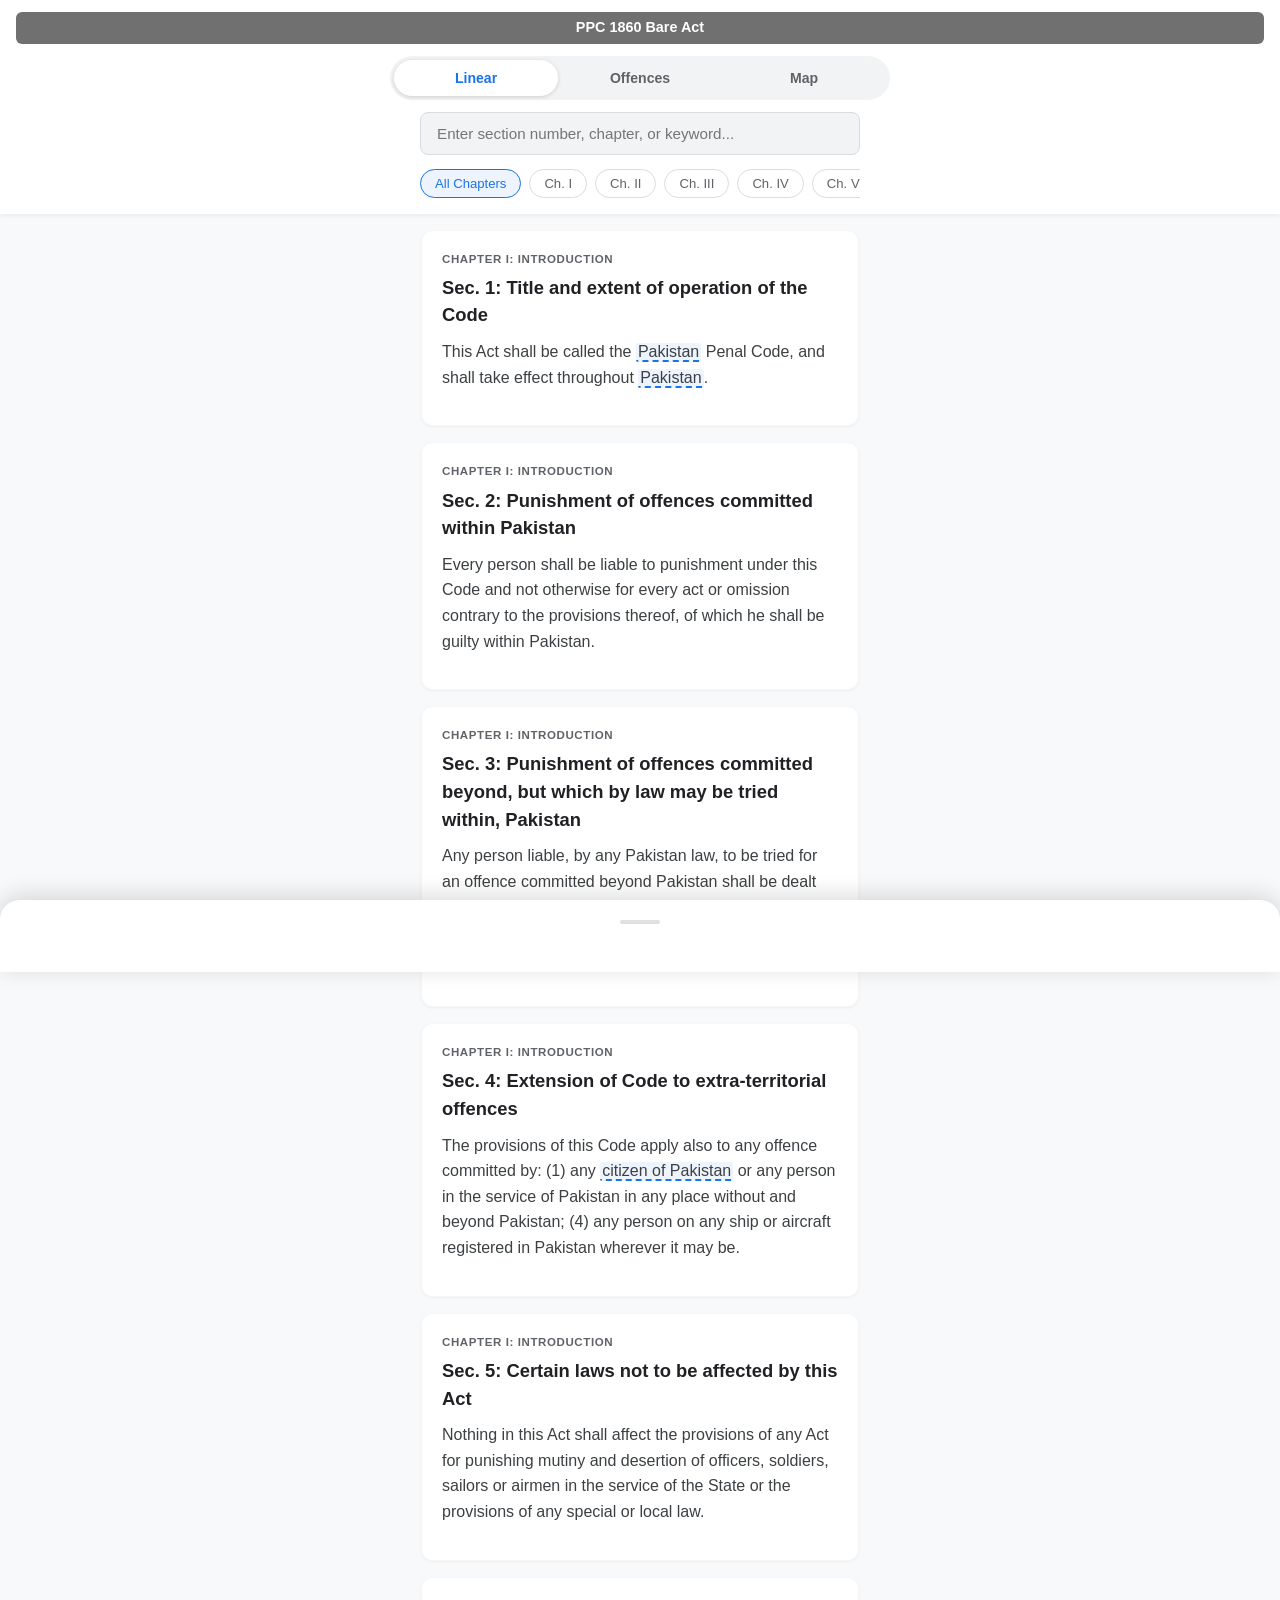
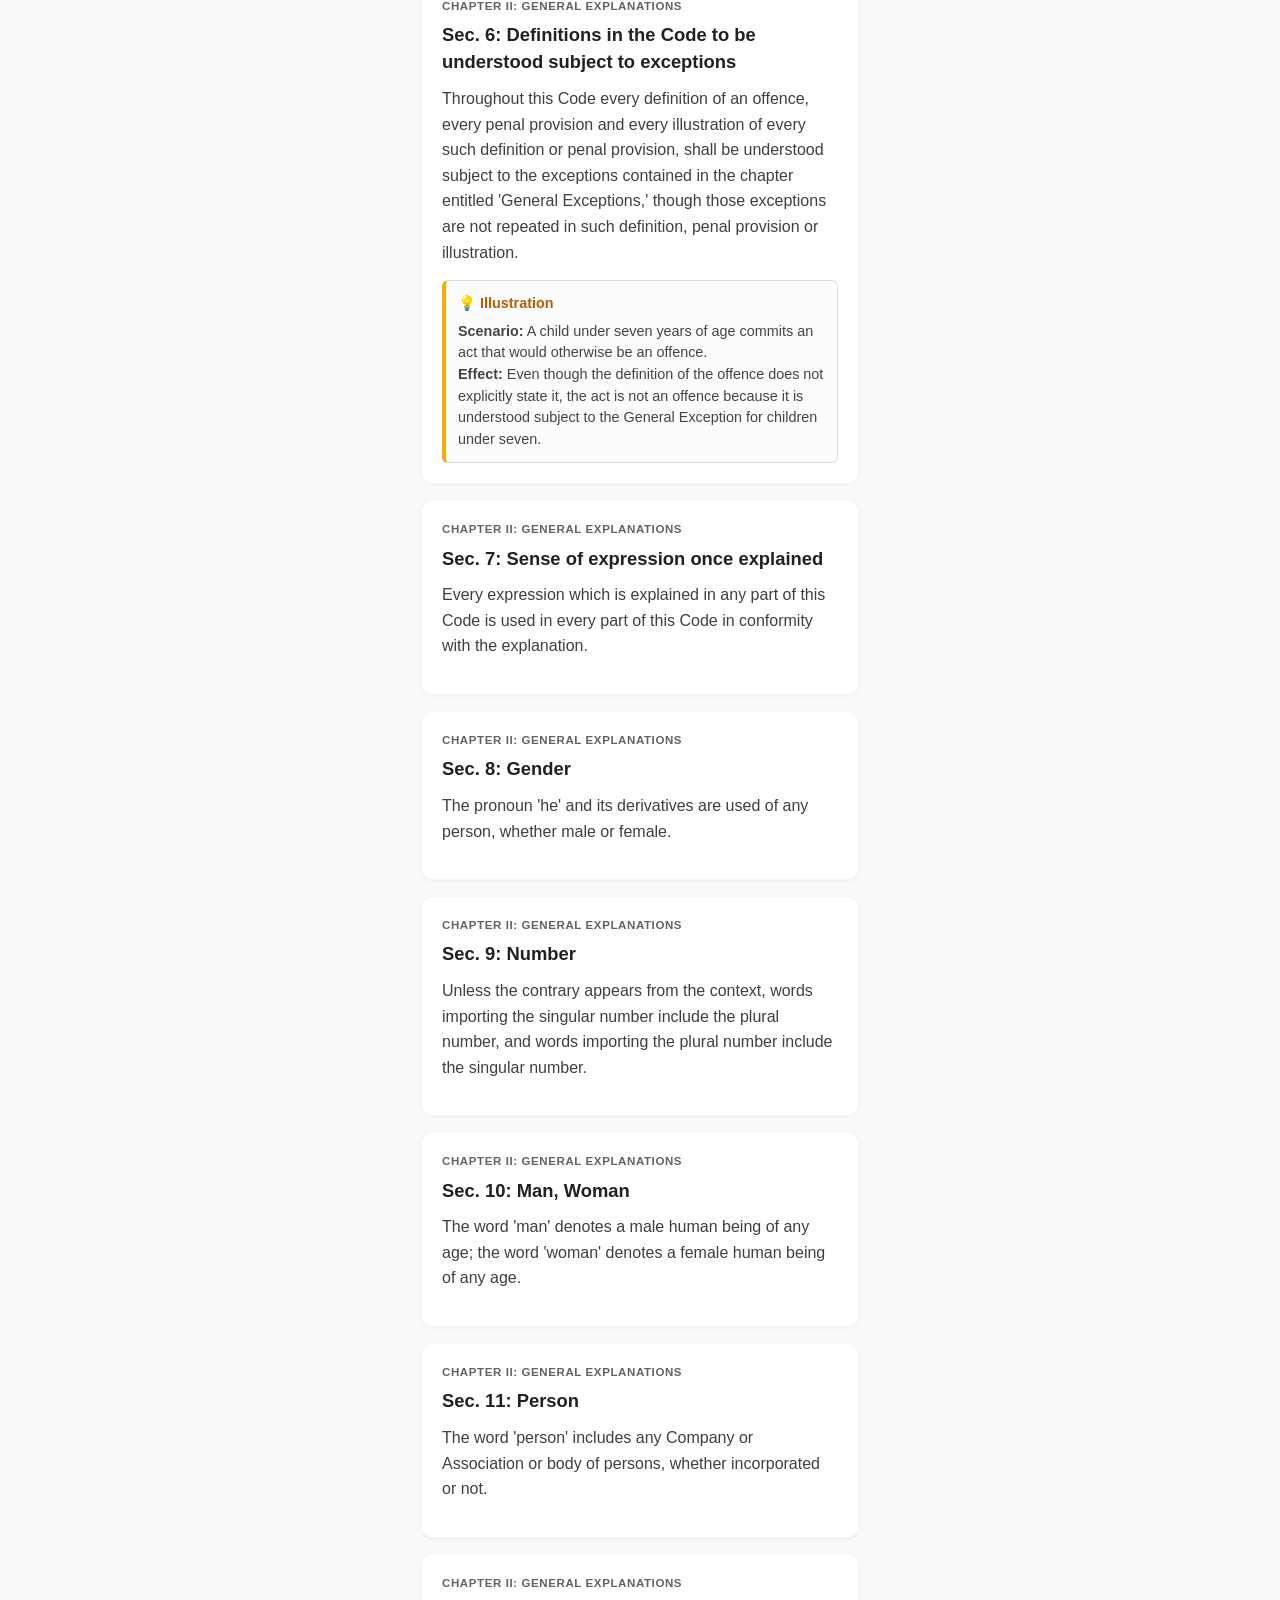
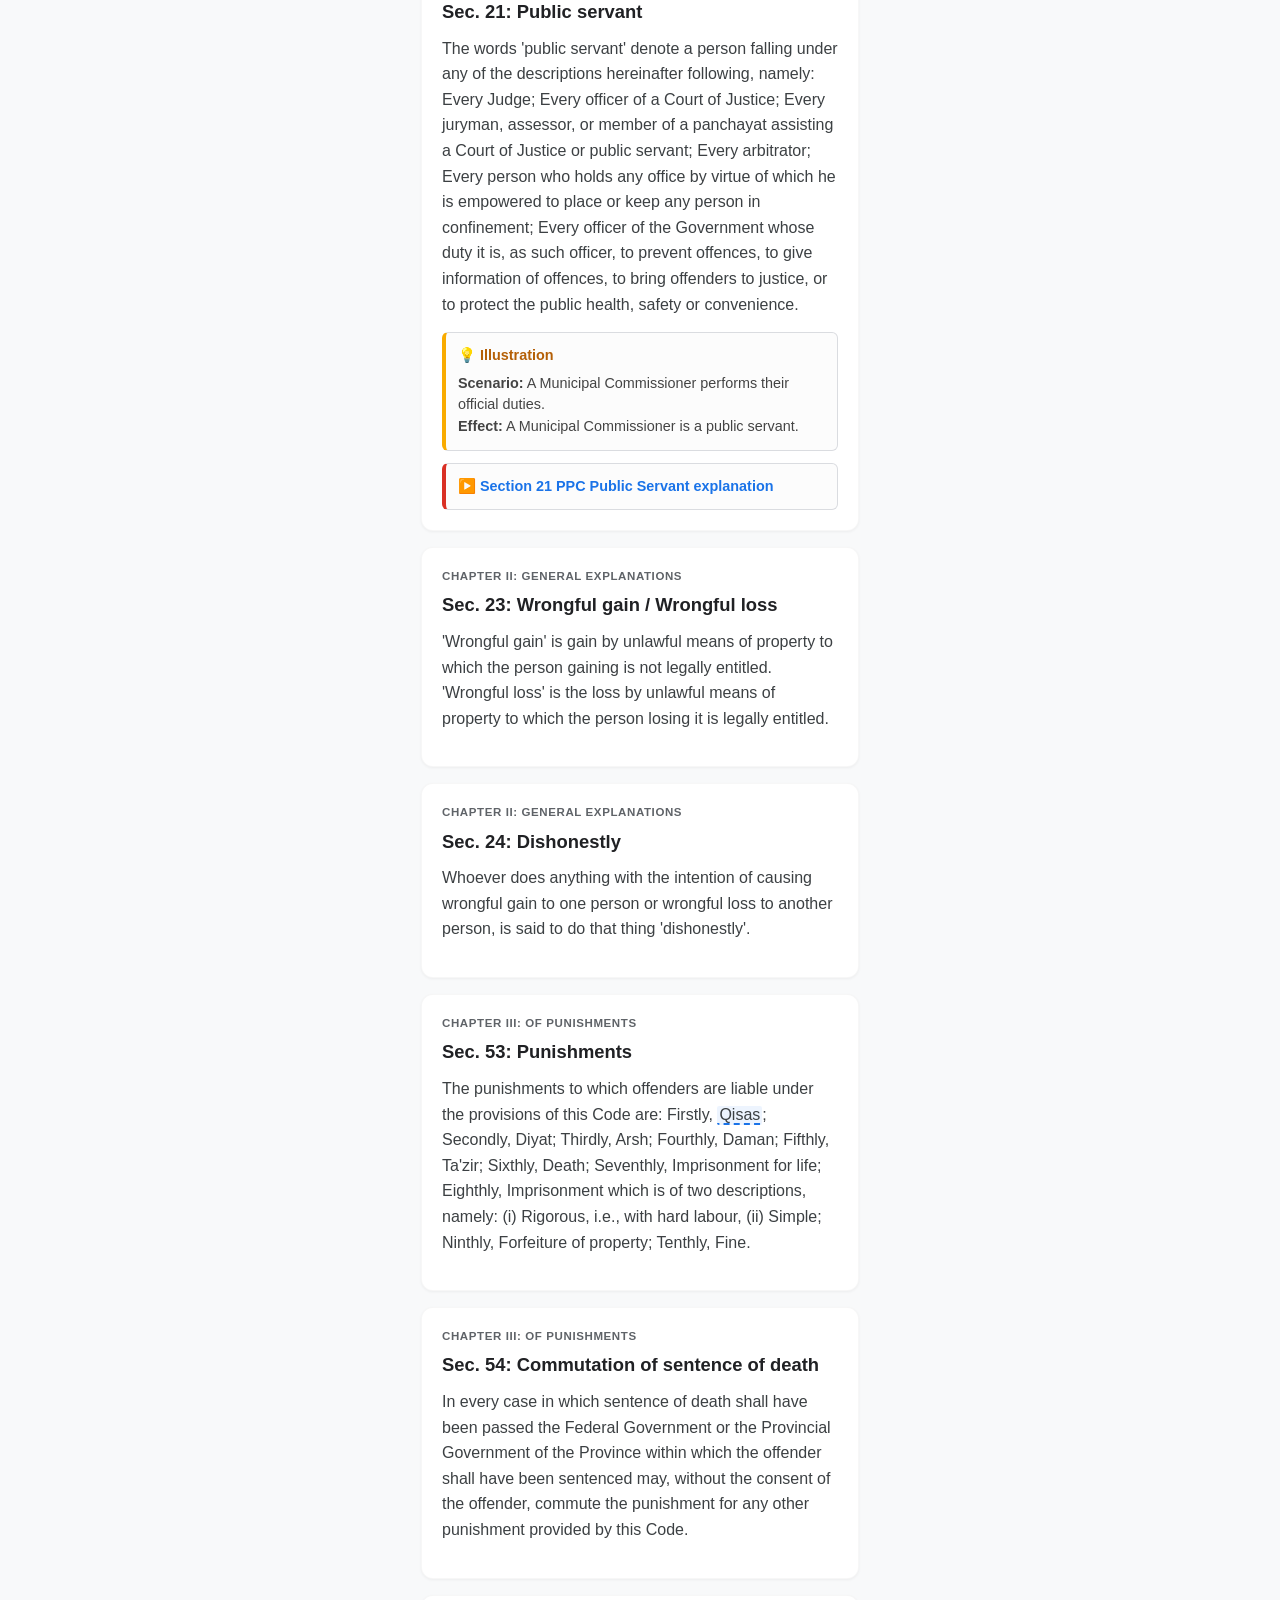
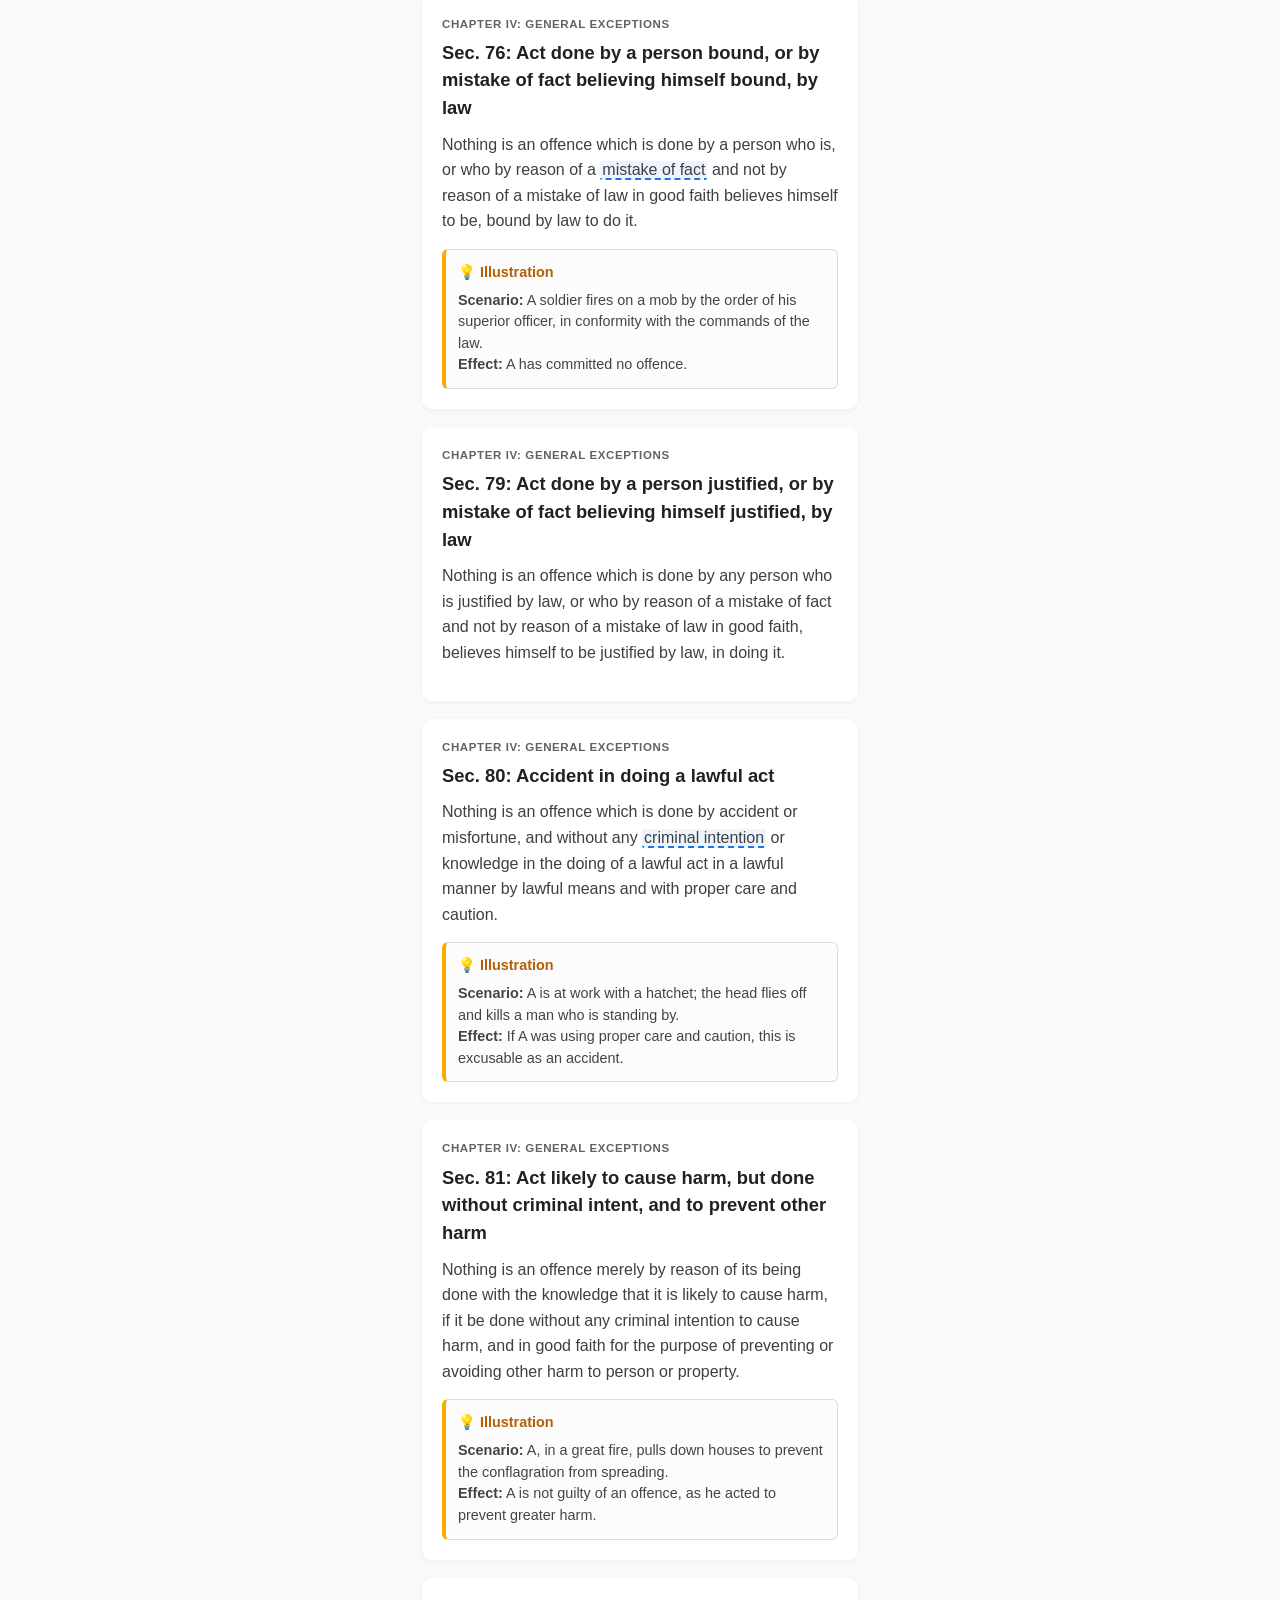
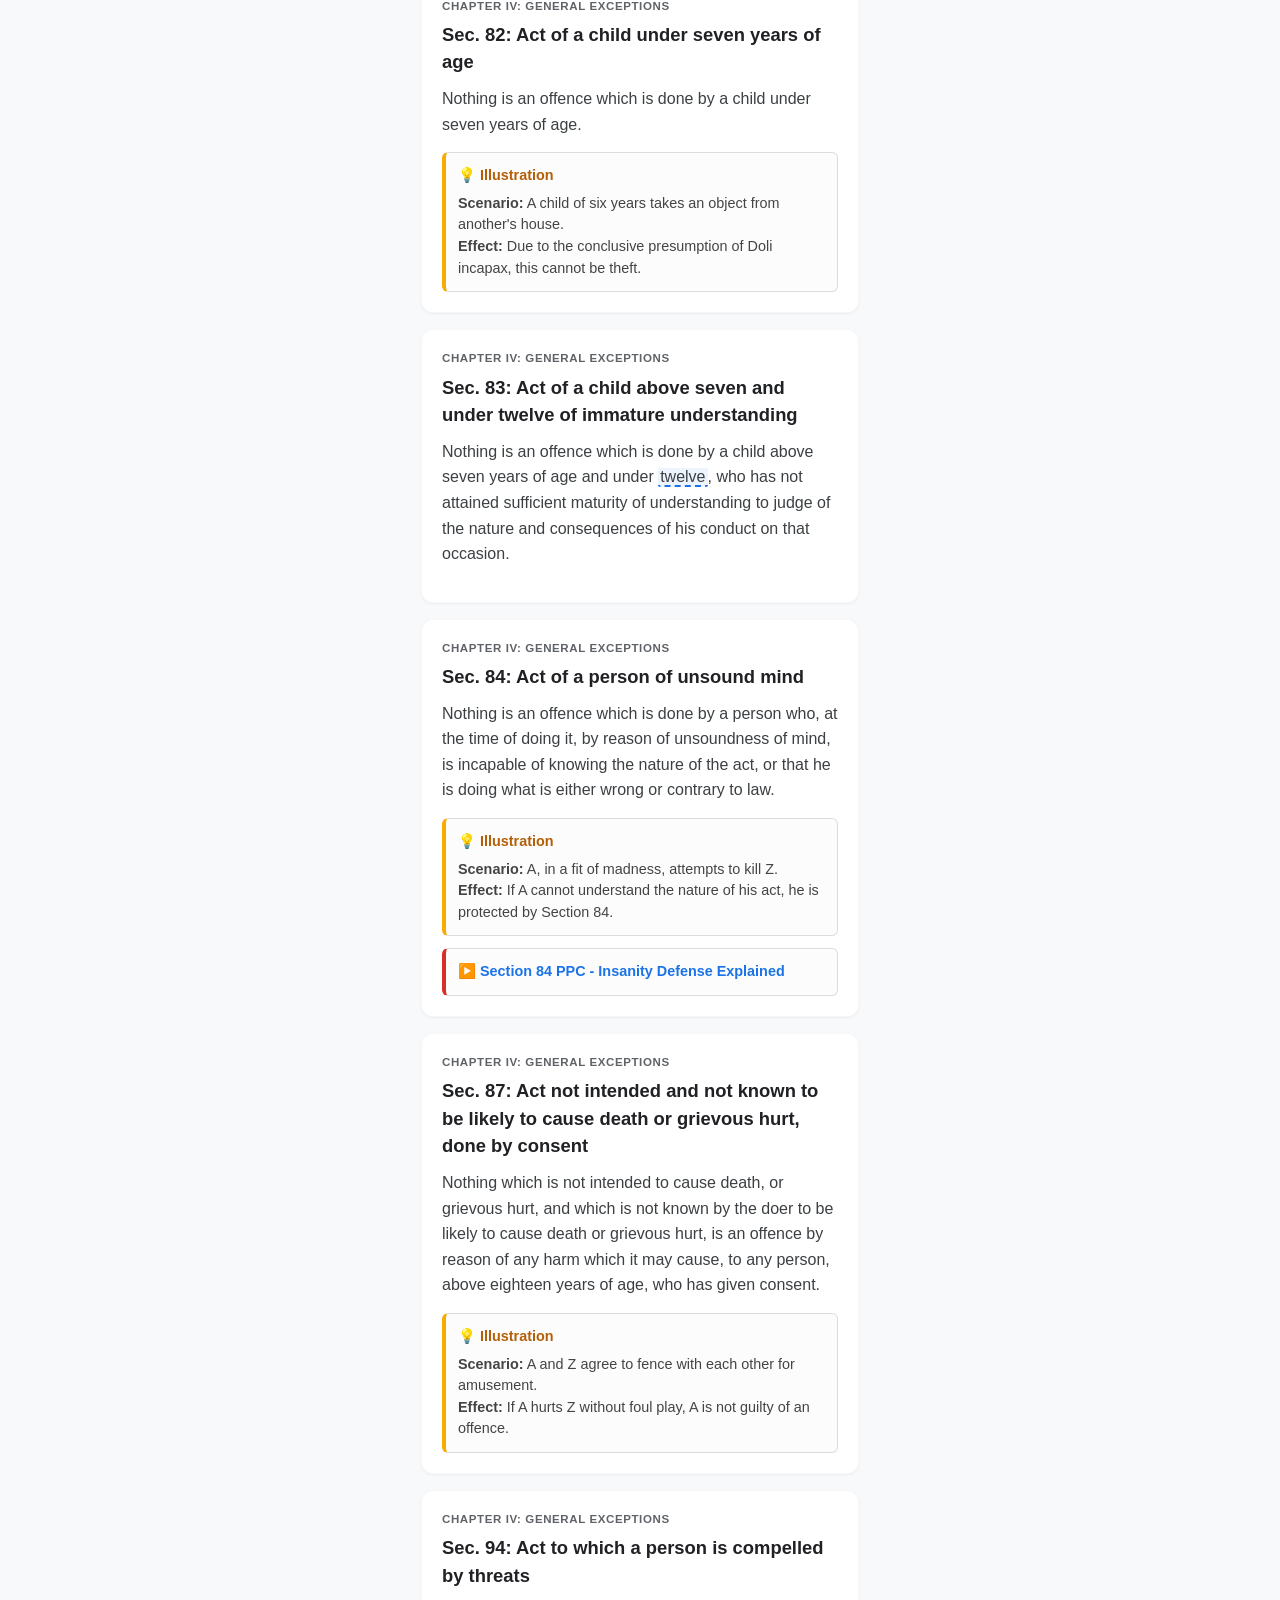
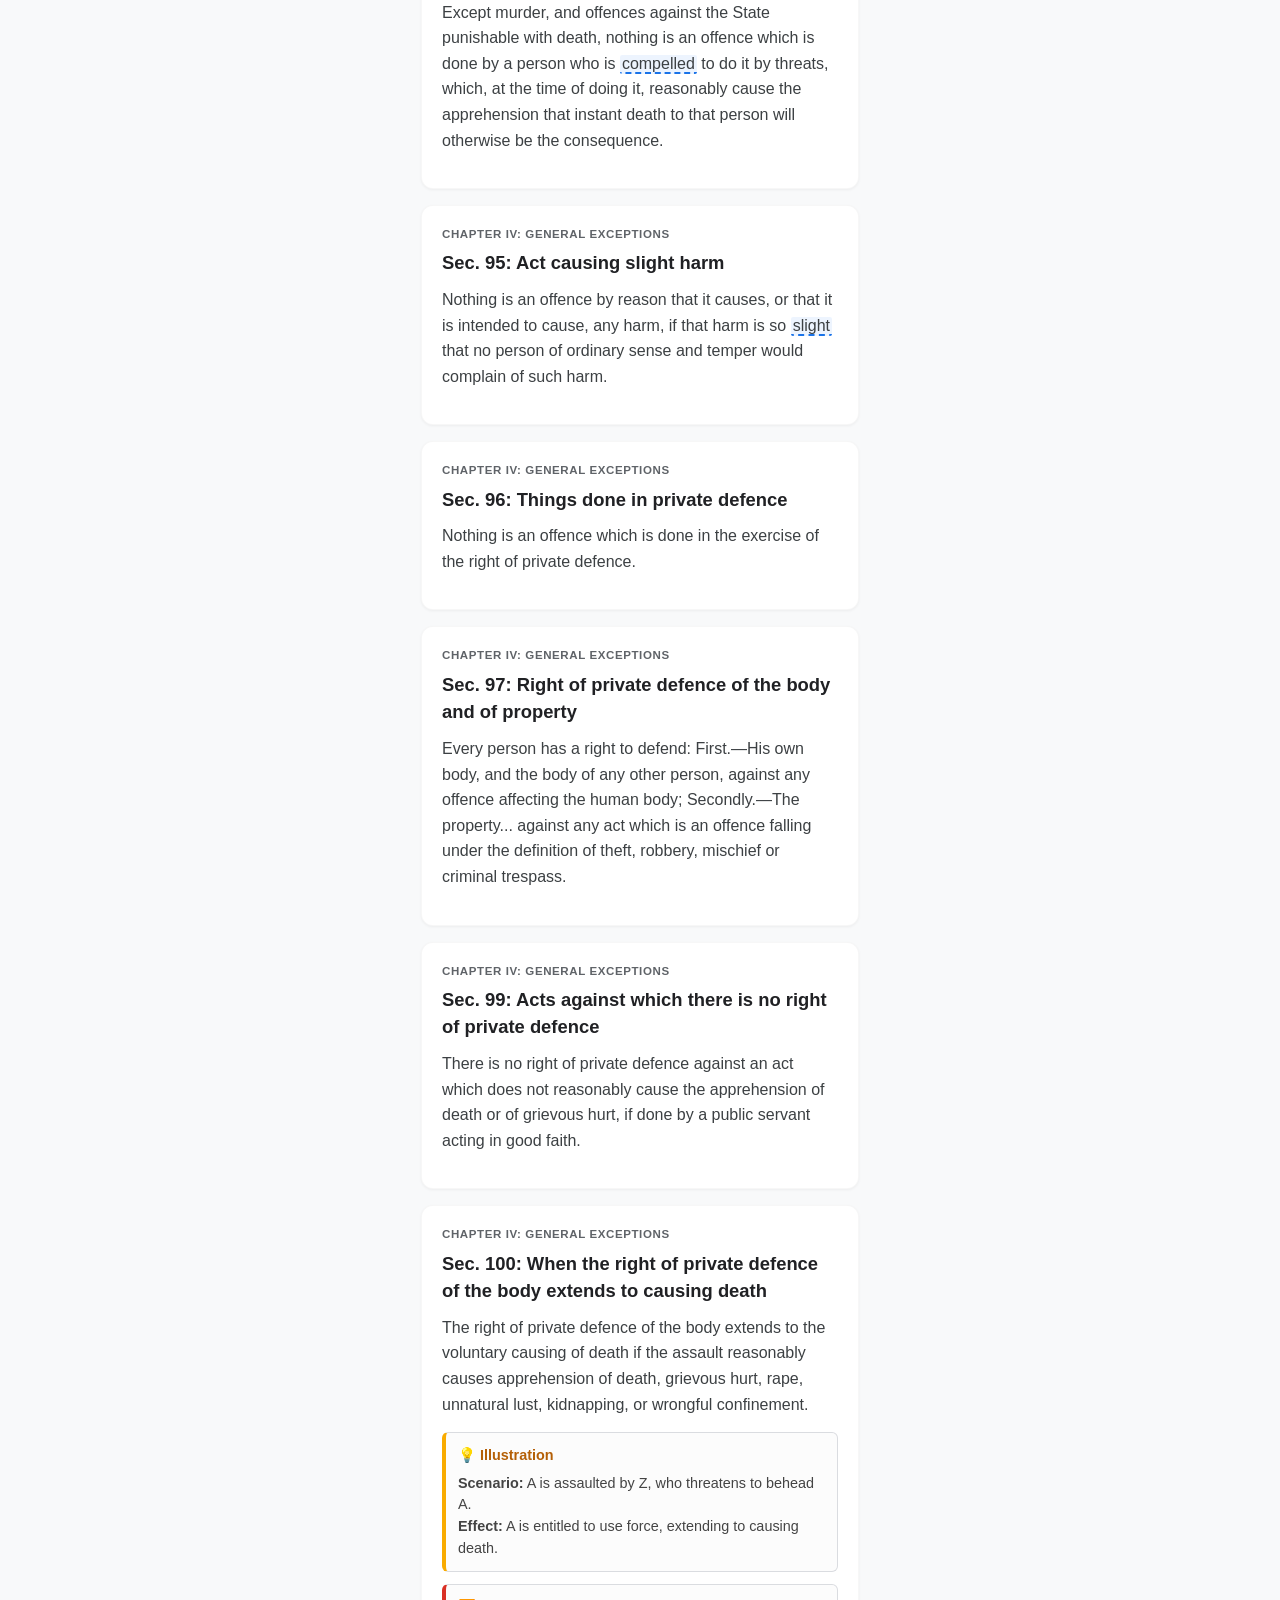
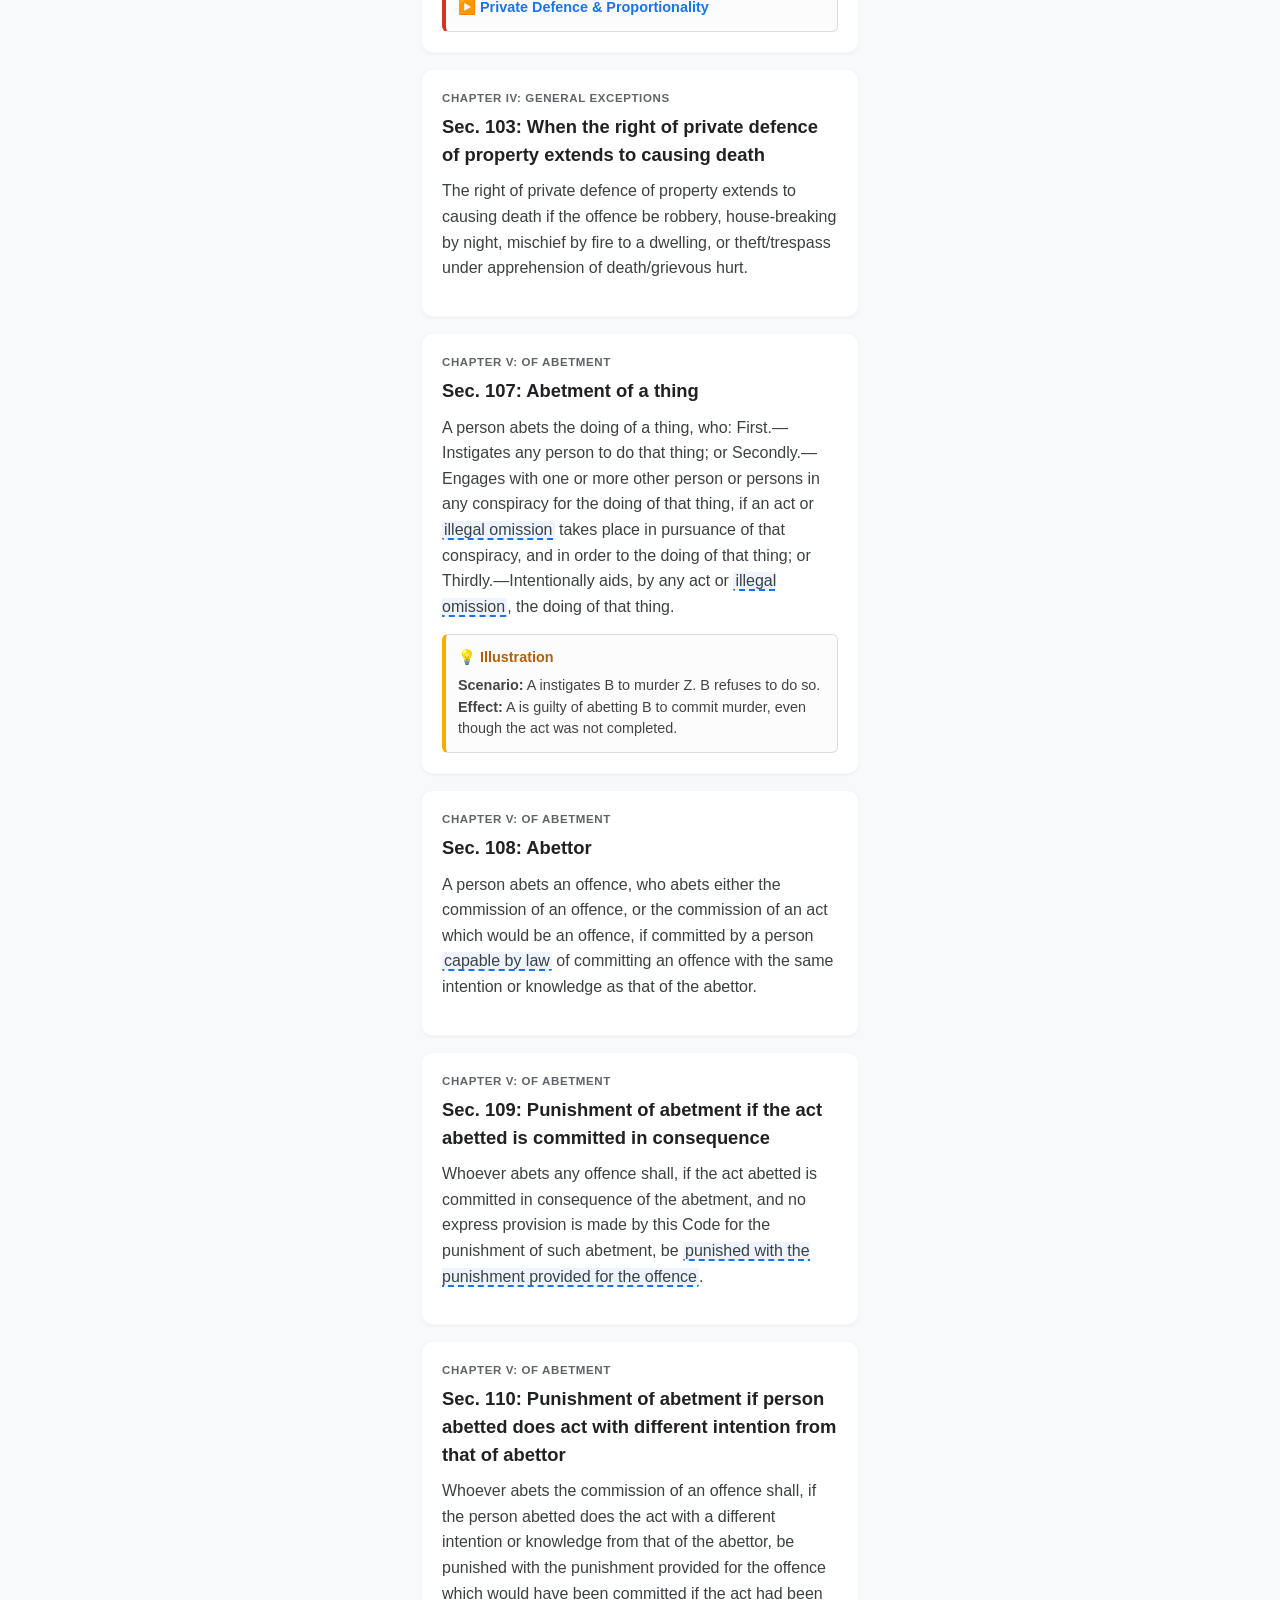
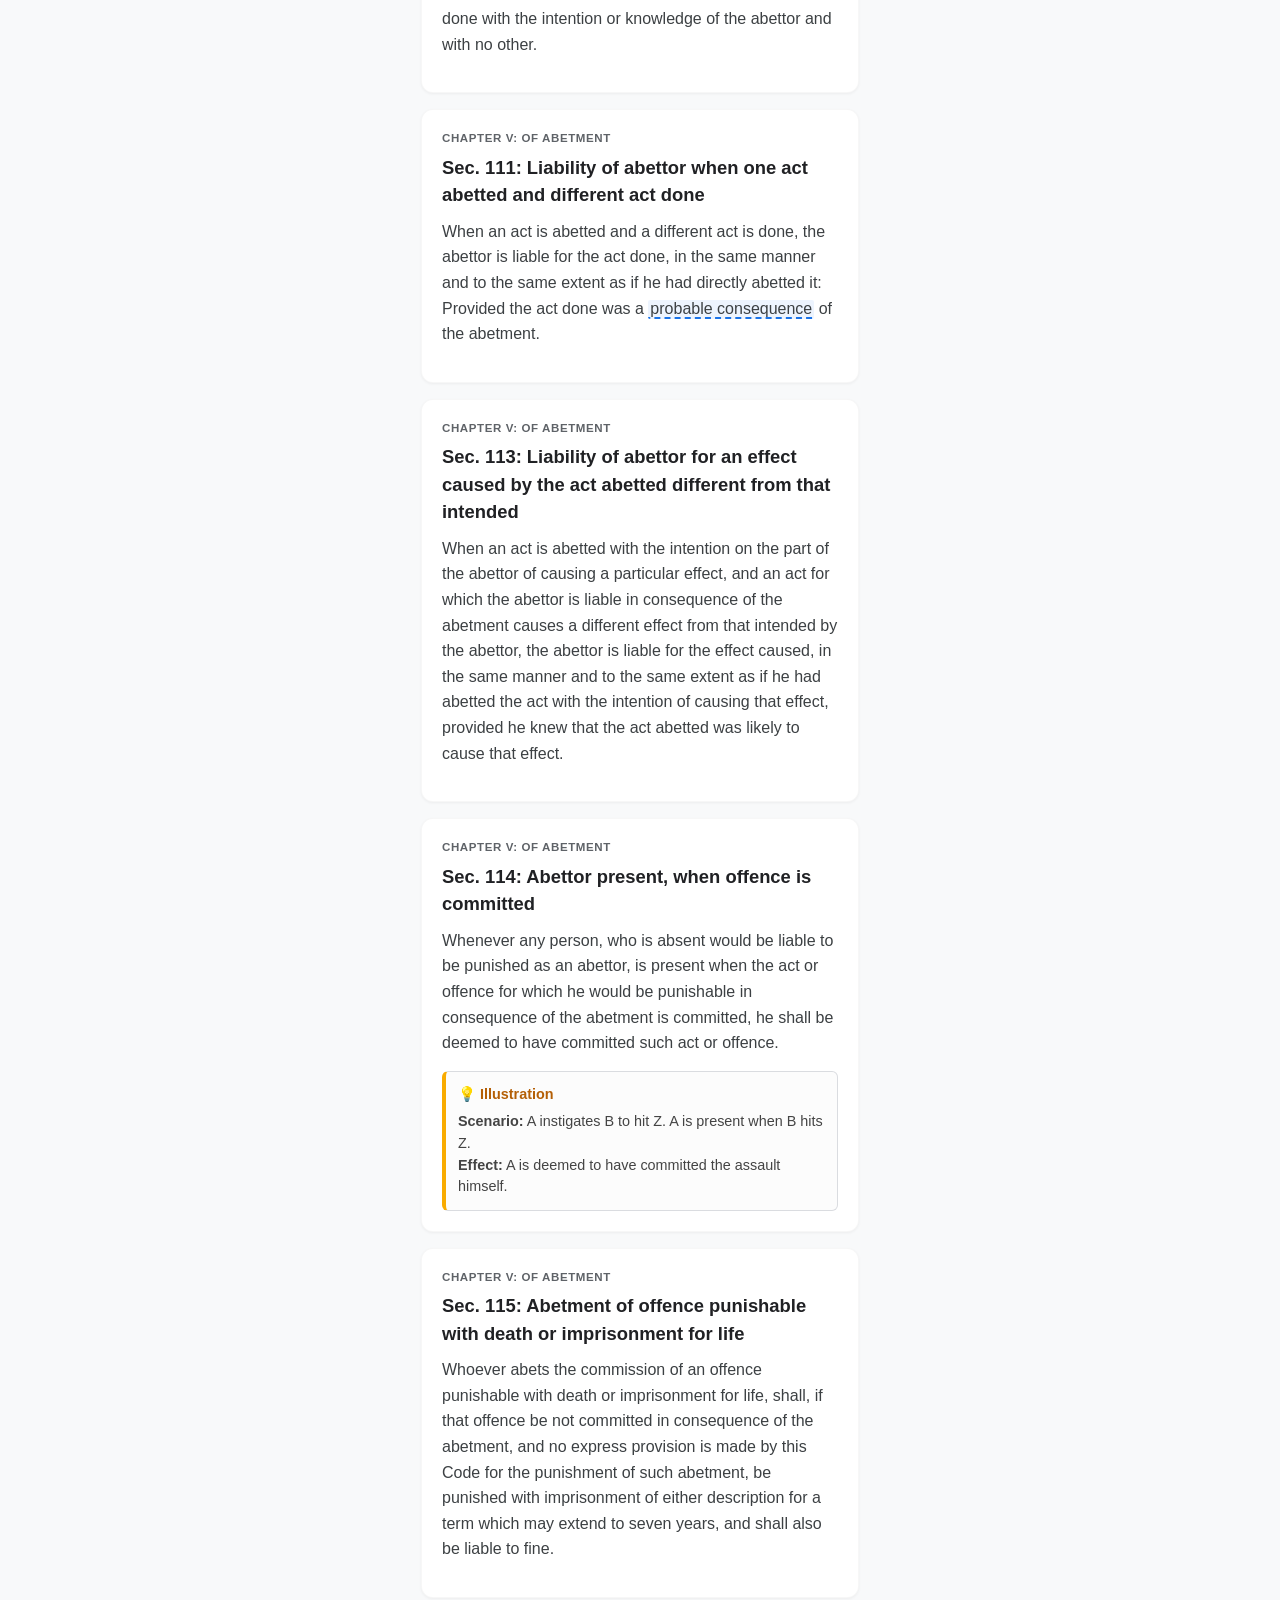
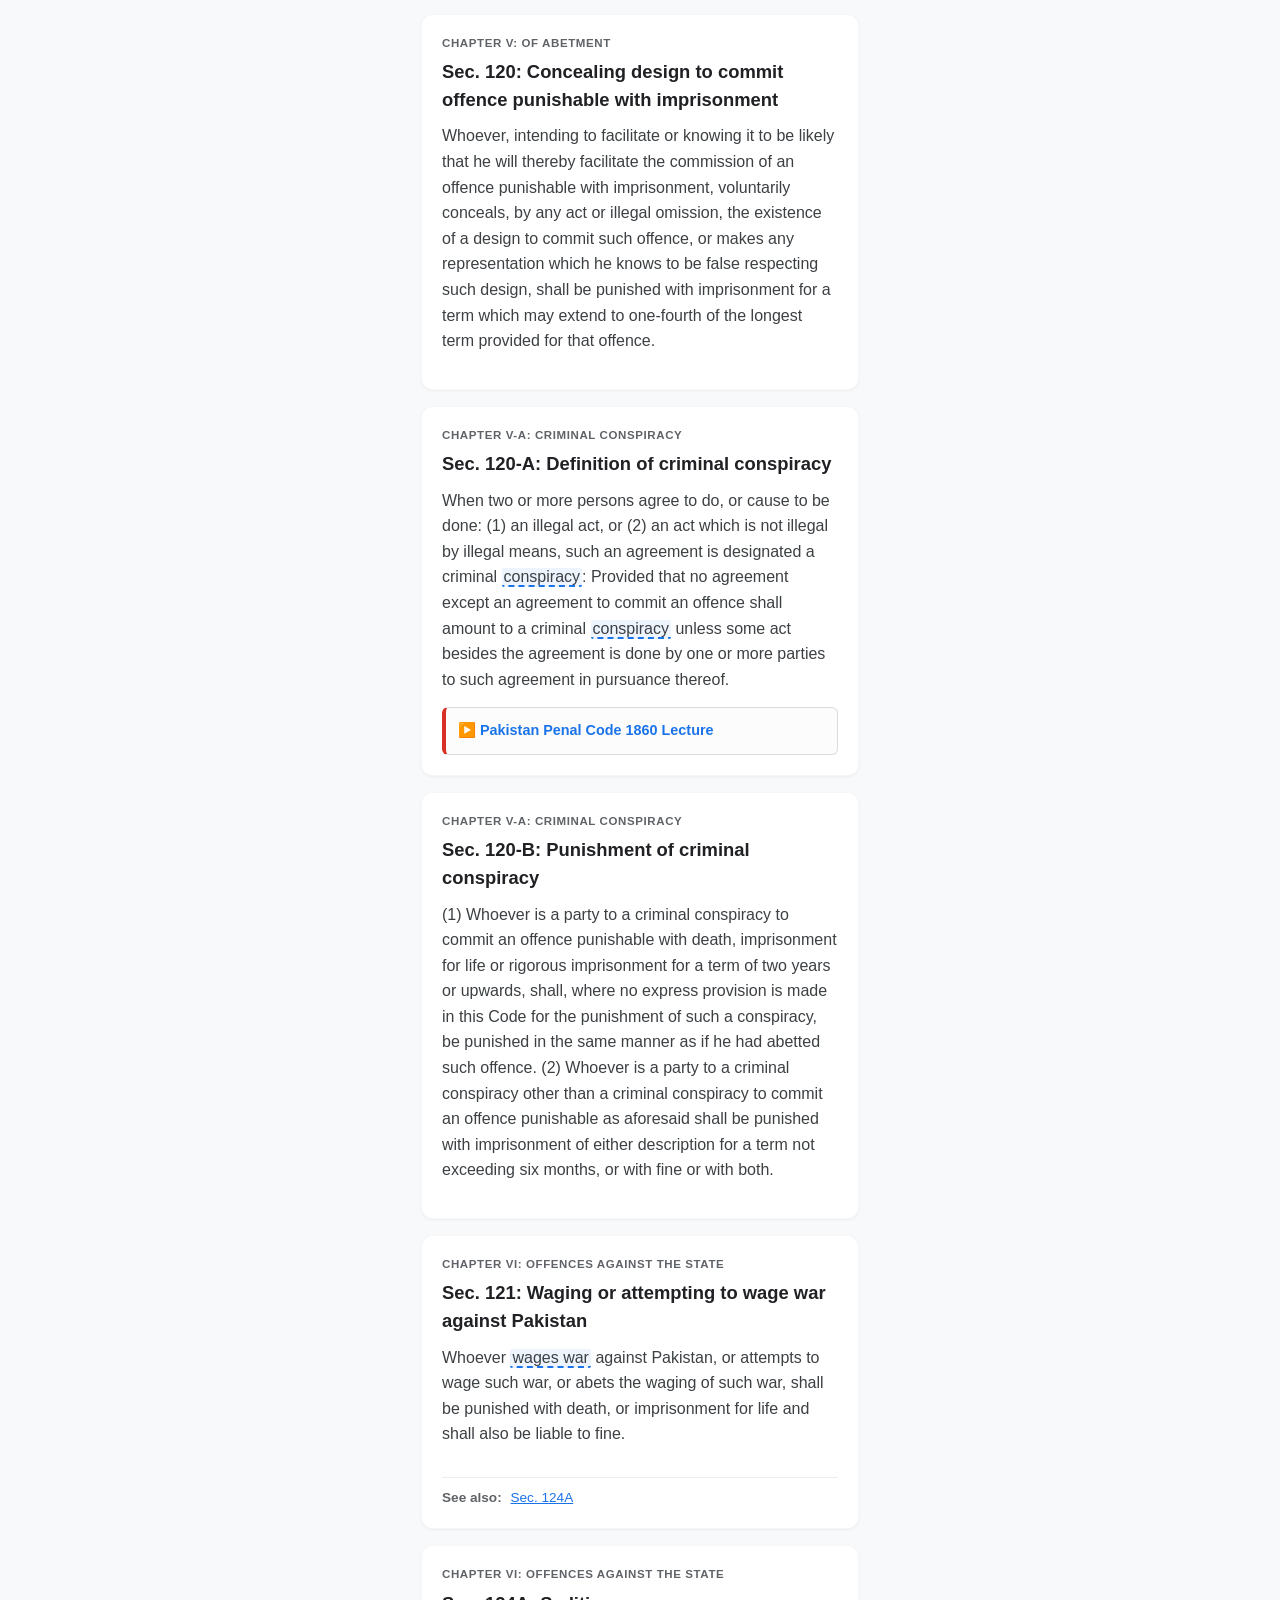
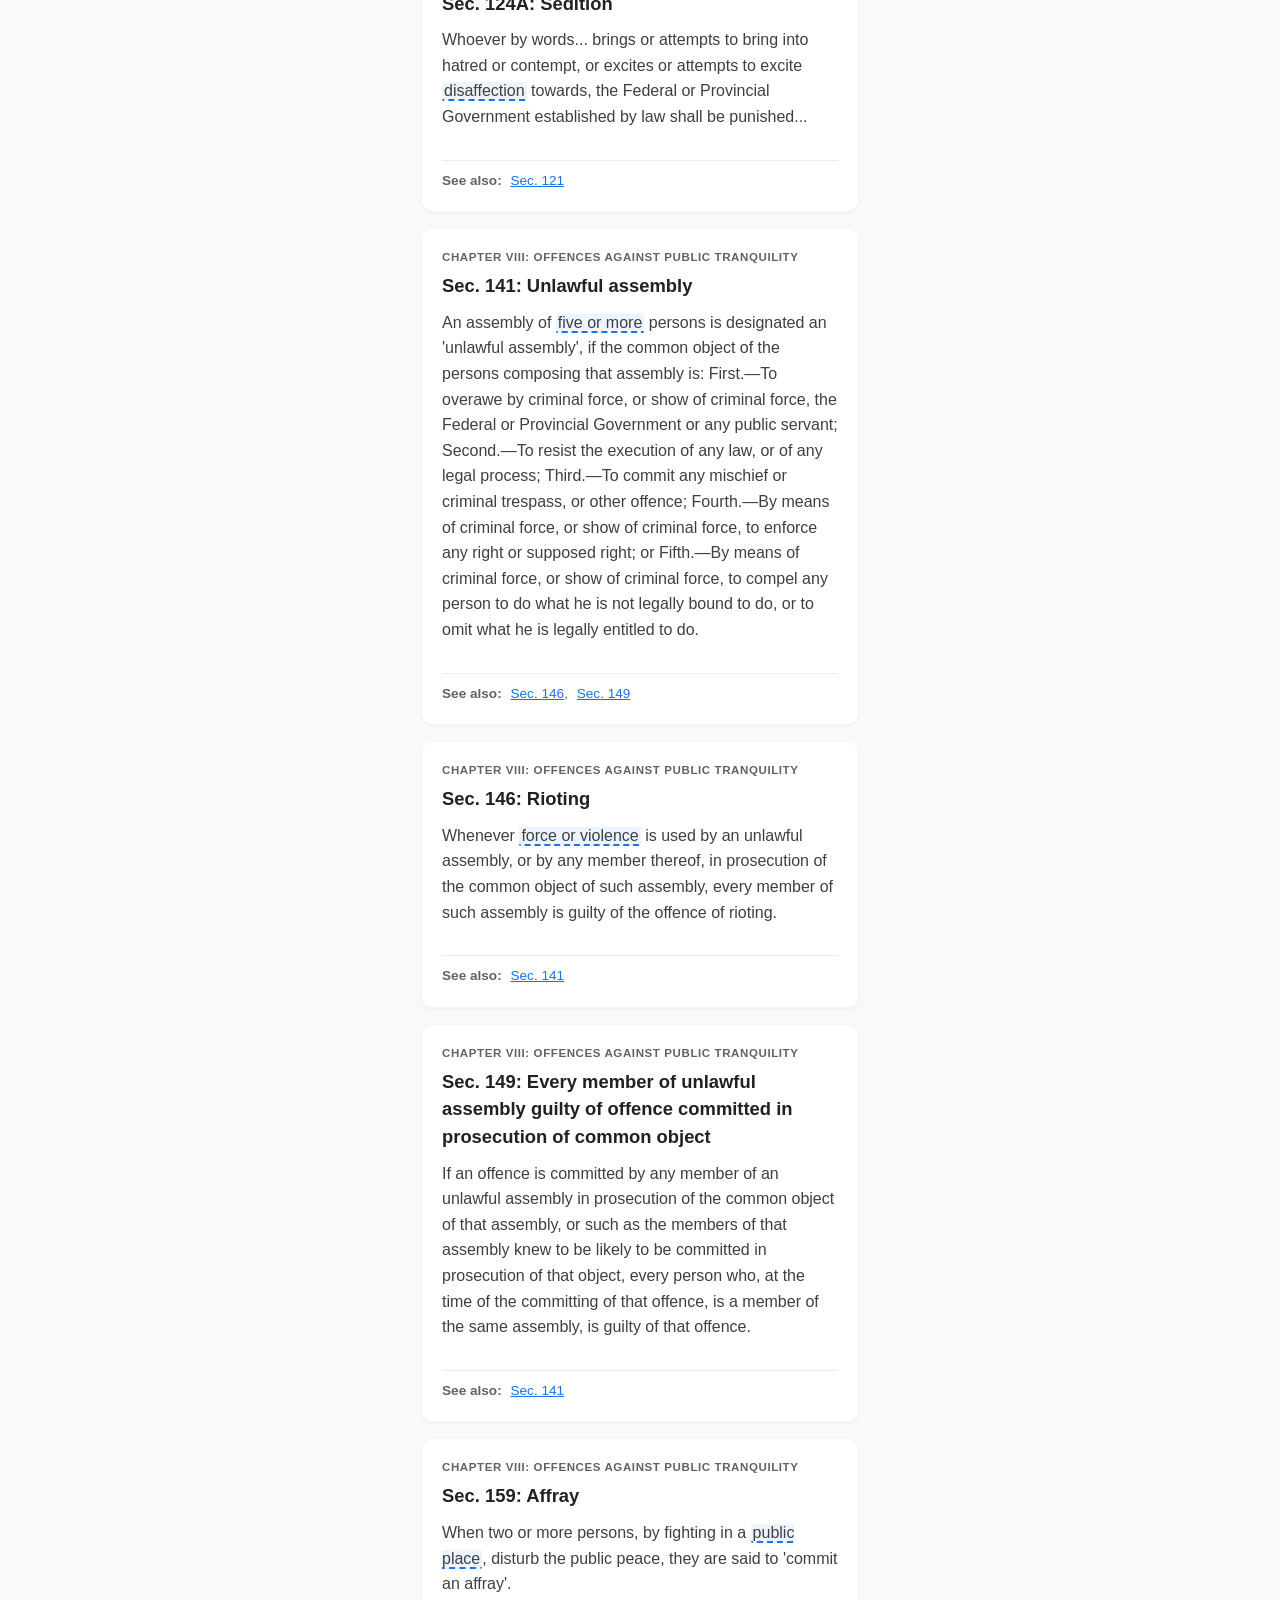
==== index.html @ 7e579836 "Add favicon link to index.html" ====
<!DOCTYPE html>
<html lang="en">
<head>
  <meta charset="UTF-8">
  <meta name="viewport" content="width=device-width, initial-scale=1.0, maximum-scale=1.0, user-scalable=no">
  <title>PPC Bare Act Engine</title>
  <link rel="icon" type="image/svg+xml" href="path/to/your/favicon.svg">
  <link rel="stylesheet" href="style.css">
</head>
<body>

  <header class="app-header">
   <div style="text-align: center; padding: 5px 0; font-size: 0.9rem; font-weight: bold; color: #ffffff; background: #707070; border-radius: 6px;">
    PPC 1860 Bare Act
   </div>

    <div class="toggle-container" style="max-width: 500px;">
      <button id="btn-linear" class="toggle-btn active">Linear</button>
      <button id="btn-offences" class="toggle-btn">Offences</button>
      <button id="btn-map" class="toggle-btn">Map</button>
    </div>

    <div class="search-wrapper">
      <input type="text" id="search-bar" placeholder="Enter section number, chapter, or keyword..." autocomplete="off">
      <button id="clear-search" class="hidden">×</button>
    </div>

    <div id="chapter-pills" class="pill-track"></div>
  </header>

  <main id="statute-container" class="content-canvas"></main>

  <!-- Footnote Sheet (Existing) -->
  <div id="footnote-sheet" class="bottom-sheet">
    <div class="sheet-handle"></div>
    <div class="sheet-content">
      <p id="footnote-text"></p>
    </div>
  </div>

  <!-- New Container for Dynamic Modals (Required for Lamp & Tutor) -->
  <div id="modals-container"></div>

  <script src="app.js"></script>
</body>
</html>
---- style.css ----
/* --- 1. GLOBAL RESET & CORE VARIABLES --- */
:root {
  --bg-primary: #f8f9fa;
  --surface: #ffffff;
  --text-main: #202124;
  --text-muted: #5f6368;
  --accent: #1a73e8; /* Material Legal Blue */
  --accent-light: rgba(26, 115, 232, 0.08);
  --border-color: #dadce0;
}

* {
  box-sizing: border-box;
  margin: 0;
  padding: 0;
}

body {
  font-family: -apple-system, BlinkMacSystemFont, "Segoe UI", Roboto, Helvetica, Arial, sans-serif;
  background-color: var(--bg-primary);
  color: var(--text-main);
  -webkit-tap-highlight-color: transparent;
  line-height: 1.5;
}

/* --- 2. FLOATING SYSTEM HEADER (STICKY HUD) --- */
.app-header {
  position: -webkit-sticky;
  position: sticky;
  top: 0;
  background: var(--surface);
  padding: 12px 16px;
  box-shadow: 0 2px 4px rgba(0,0,0,0.06);
  z-index: 100;
  display: flex;
  flex-direction: column;
  gap: 12px;
}

.toggle-container {
  display: flex;
  background: #f1f3f4;
  border-radius: 24px;
  padding: 4px;
  width: 100%;
  max-width: 440px;
  margin: 0 auto;
}

.toggle-btn {
  flex: 1;
  border: none;
  background: transparent;
  padding: 10px 16px;
  font-weight: 600;
  font-size: 0.88rem;
  border-radius: 20px;
  cursor: pointer;
  color: var(--text-muted);
  transition: all 0.2s cubic-bezier(0.4, 0, 0.2, 1);
}

.toggle-btn.active {
  background: var(--surface);
  color: var(--accent);
  box-shadow: 0 1px 4px rgba(0,0,0,0.15);
}

.search-wrapper {
  position: relative;
  width: 100%;
  max-width: 440px;
  margin: 0 auto;
}

#search-bar {
  width: 100%;
  padding: 12px 40px 12px 16px;
  border: 1px solid var(--border-color);
  border-radius: 8px;
  font-size: 0.95rem;
  background: #f1f3f4;
  color: var(--text-main);
  outline: none;
  transition: all 0.2s ease;
}

#search-bar:focus {
  background: var(--surface);
  border-color: var(--accent);
  box-shadow: 0 1px 6px rgba(32,33,36,0.12);
}

#clear-search {
  position: absolute;
  right: 14px;
  top: 50%;
  transform: translateY(-50%);
  background: none;
  border: none;
  font-size: 1.4rem;
  color: var(--text-muted);
  cursor: pointer;
}

.pill-track {
  display: flex;
  gap: 8px;
  overflow-x: auto;
  width: 100%;
  max-width: 440px;
  margin: 0 auto;
  padding: 2px 0 4px 0;
  scrollbar-width: none;
}

.pill-track::-webkit-scrollbar {
  display: none;
}

.pill {
  white-space: nowrap;
  border: 1px solid var(--border-color);
  background: var(--surface);
  padding: 6px 14px;
  border-radius: 16px;
  font-size: 0.82rem;
  color: var(--text-muted);
  font-weight: 500;
  cursor: pointer;
  transition: all 0.15s ease;
}

.pill.active {
  background: var(--accent-light);
  color: var(--accent);
  border-color: var(--accent);
}

/* --- 3. THE LAW CANVAS GRID --- */
.content-canvas {
  display: block;
  padding: 16px;
  max-width: 470px;
  margin: 0 auto;
  padding-bottom: 140px;
}

.statute-card {
  background: var(--surface);
  padding: 20px;
  border-radius: 12px;
  margin-bottom: 16px;
  box-shadow: 0 1px 3px rgba(0,0,0,0.05);
  border: 1px solid rgba(0,0,0,0.03);
}

.meta-tag {
  font-size: 0.72rem;
  font-weight: 700;
  text-transform: uppercase;
  letter-spacing: 0.6px;
  color: var(--text-muted);
  margin-bottom: 6px;
}

.section-heading {
  margin-bottom: 10px;
  font-size: 1.15rem;
  font-weight: 600;
  color: var(--text-main);
}

.statute-text {
  font-size: 1rem;
  line-height: 1.6;
  color: #3c4043;
}

/* --- 4. SENTENCING LADDER --- */
.sentencing-ladder {
  margin-top: 15px;
  padding: 12px;
  background: #fdfdfd;
  border: 1px solid var(--border-color);
  border-left: 4px solid var(--accent);
  border-radius: 6px;
  cursor: pointer;
}

.sentencing-ladder summary {
  font-size: 0.85rem;
  font-weight: 600;
  color: var(--accent);
  list-style: none;
  outline: none;
}

.ladder-steps {
  margin-top: 10px;
  padding-top: 10px;
  border-top: 1px solid #eee;
}

.step {
  padding: 4px 0;
  font-size: 0.9rem;
  color: #444;
}

/* --- 5. TEXT INTERACTION LAYERS (FOOTNOTES & MARKS) --- */
.footnote-trigger {
  border-bottom: 2px dashed var(--accent);
  background-color: var(--accent-light);
  padding: 0 2px;
  border-radius: 2px;
  cursor: pointer;
  font-weight: 500;
}

/* NEW: Definition trigger style */
.definition-trigger {
  border-bottom: 2px dotted var(--accent);
  background-color: #e8f0fe;
  padding: 0 2px;
  border-radius: 2px;
  cursor: help;
  font-weight: 500;
}

.search-highlight {
  background-color: #ffd600;
  color: #000000;
  padding: 0 2px;
  border-radius: 2px;
}

/* NEW: Related sections styling */
.related-bar {
  margin-top: 15px;
  font-size: 0.85rem;
  color: var(--text-muted);
  border-top: 1px solid #eee;
  padding-top: 10px;
}

.link {
  color: var(--accent);
  cursor: pointer;
  text-decoration: underline;
  margin-left: 5px;
}

/* --- 6. INTERACTIVE BOTTOM OVERLAY SHEET --- */
.bottom-sheet {
  position: fixed;
  bottom: 0;
  left: 0;
  width: 100%;
  background: var(--surface);
  border-top-left-radius: 20px;
  border-top-right-radius: 20px;
  box-shadow: 0 -4px 24px rgba(0,0,0,0.15);
  transform: translateY(100%);
  transition: transform 0.24s cubic-bezier(0.0, 0.0, 0.2, 1);
  z-index: 1000;
  padding: 20px 24px 32px 24px;
  box-sizing: border-box;
}

.bottom-sheet.visible {
  transform: translateY(0);
}

.sheet-handle {
  width: 40px;
  height: 4px;
  background-color: #e0e0e0;
  border-radius: 2px;
  margin: 0 auto 16px auto;
}

#footnote-text {
  font-size: 0.95rem;
  line-height: 1.5;
  color: #3c4043;
}

/* --- 7. UTILITY ARCHITECTURE --- */
.empty-state {
  text-align: center;
  color: var(--text-muted);
  margin-top: 48px;
  font-size: 0.95rem;
}

.hidden { 
  display: none !important; 
}
/* --- 8. VISUAL MAP ARCHITECTURE --- */
.map-canvas {
  position: relative;
  height: 400px;
  width: 100%;
  overflow-x: auto;
  background: var(--bg-primary);
  padding: 20px;
}

.map-node {
  position: absolute;
  background: var(--surface);
  border: 2px solid var(--accent);
  padding: 16px 20px;
  border-radius: 12px;
  cursor: pointer;
  font-weight: 700;
  font-size: 0.9rem;
  color: var(--accent);
  box-shadow: 0 4px 6px rgba(0,0,0,0.1);
  transition: all 0.2s cubic-bezier(0.4, 0, 0.2, 1);
  text-align: center;
  min-width: 100px;
}

.map-node:hover {
  transform: translateY(-4px) scale(1.05);
  box-shadow: 0 6px 12px rgba(26, 115, 232, 0.2);
  background: var(--accent-light);
}

/* Optional: Connectors (SVG could be added later for lines) */
.map-node::after {
  content: "→";
  position: absolute;
  right: -25px;
  top: 50%;
  transform: translateY(-50%);
  color: var(--text-muted);
  font-weight: bold;
}

/* Hide the last arrow */
.map-node:last-child::after {
  content: "";
}

/* --- 9. ILLUMINATION LAMP & MEDIA TUTOR --- */

/* Wrapper for the new content blocks */
.lamp-tutor-container {
  margin-top: 15px;
  display: flex;
  flex-direction: column;
  gap: 12px;
}

/* Base style for the new cards */
.context-block {
  padding: 12px;
  border-radius: 6px;
  font-size: 0.9rem;
  border: 1px solid var(--border-color);
  background: #fcfcfc;
}

/* Illumination Lamp styling */
.illumination-lamp {
  border-left: 4px solid #f9ab00; /* Amber for 'light' */
}

.lamp-header {
  font-weight: 600;
  color: #b45f06;
  margin-bottom: 6px;
  display: flex;
  align-items: center;
  gap: 6px;
}

.lamp-content {
  color: #444;
  line-height: 1.5;
}

/* Media Tutor styling */
.media-tutor {
  border-left: 4px solid #d93025; /* Red for YouTube branding */
}

.tutor-link {
  display: flex;
  align-items: center;
  gap: 8px;
  text-decoration: none;
  color: var(--accent);
  font-weight: 600;
}

.tutor-link:hover {
  text-decoration: underline;
}
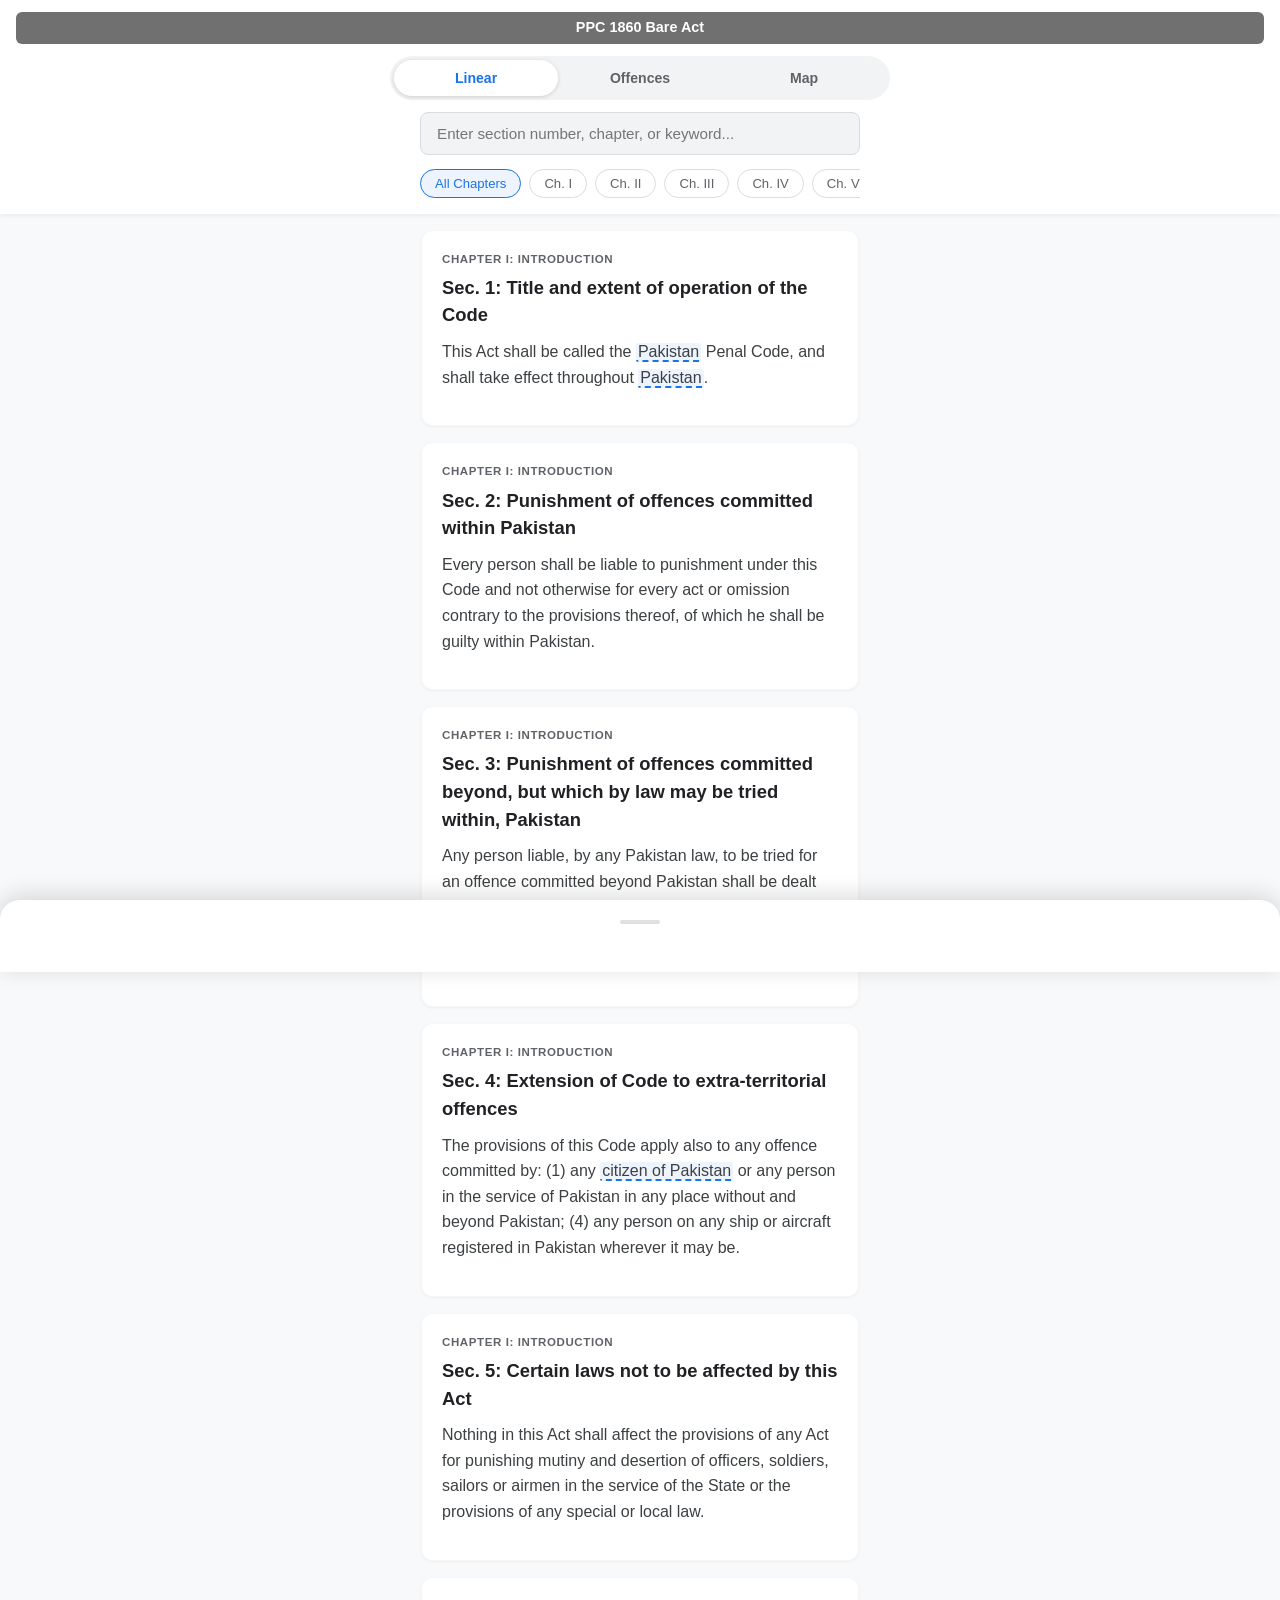
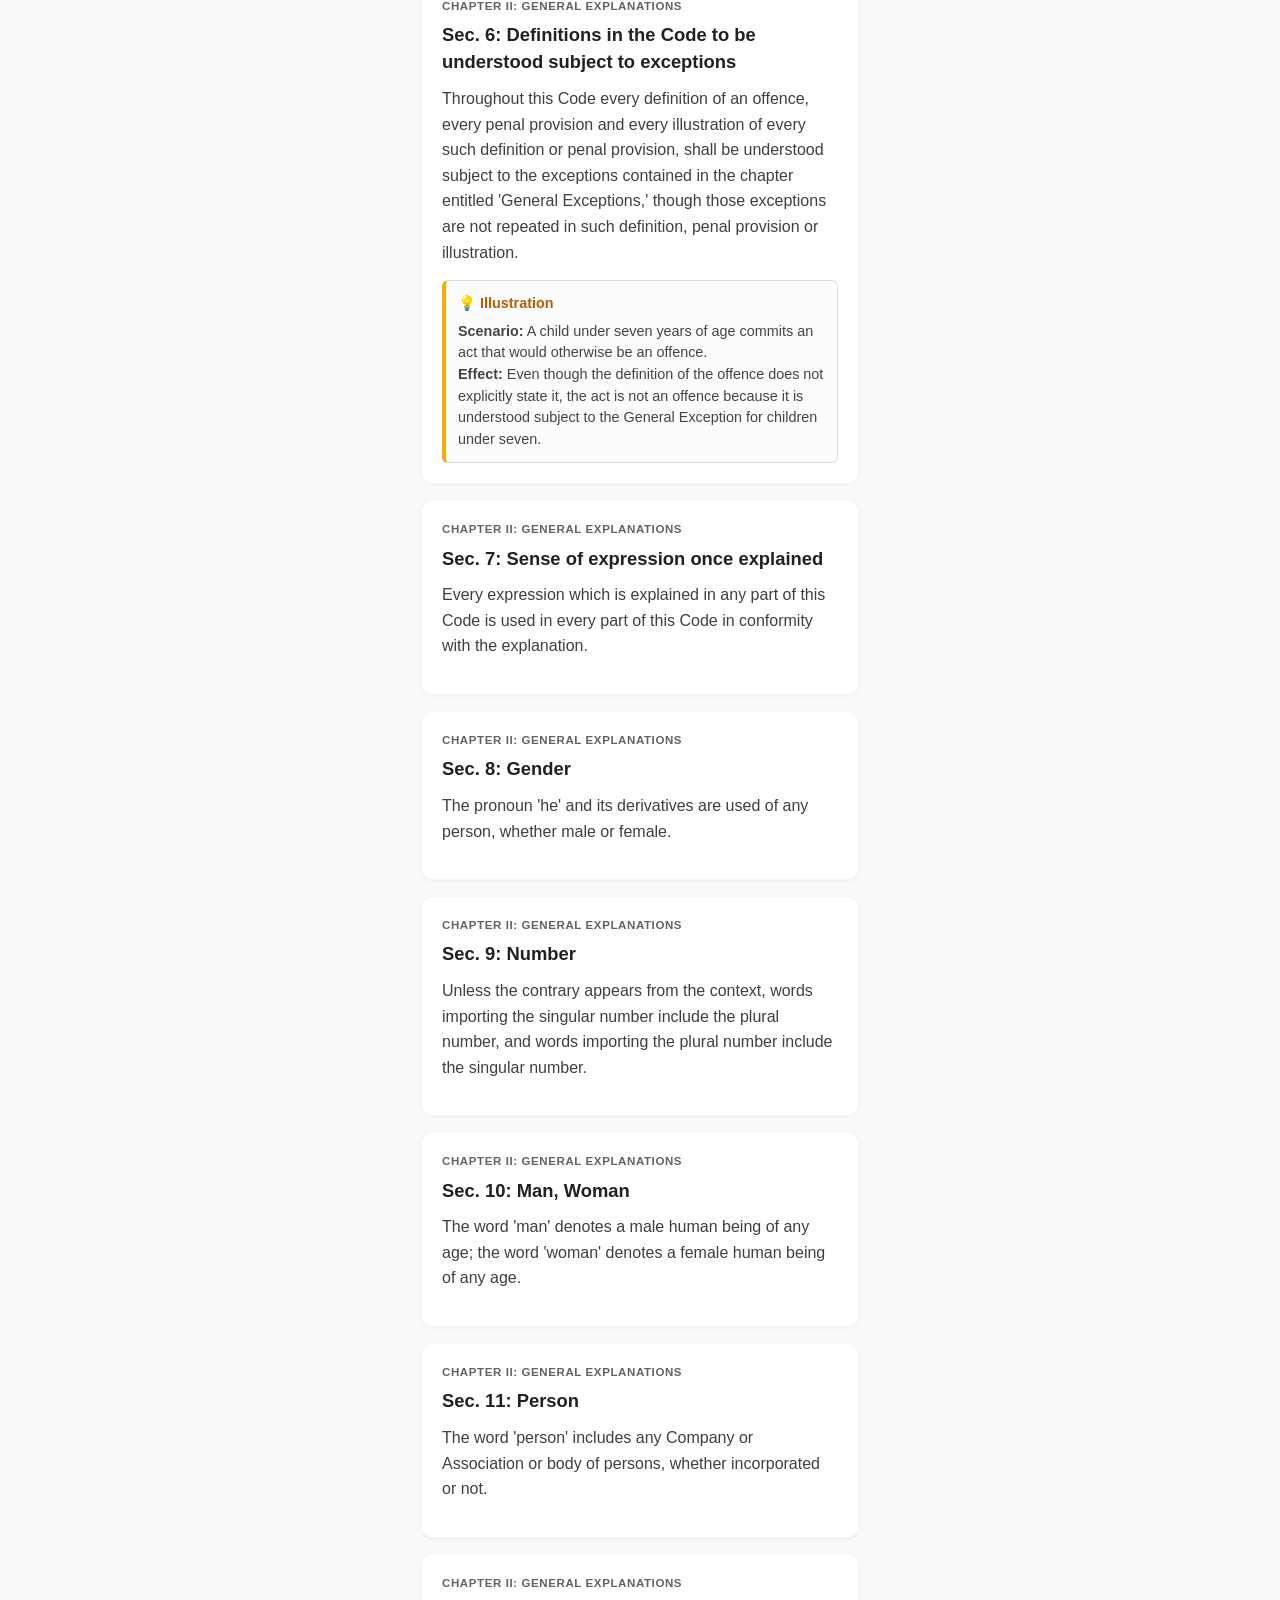
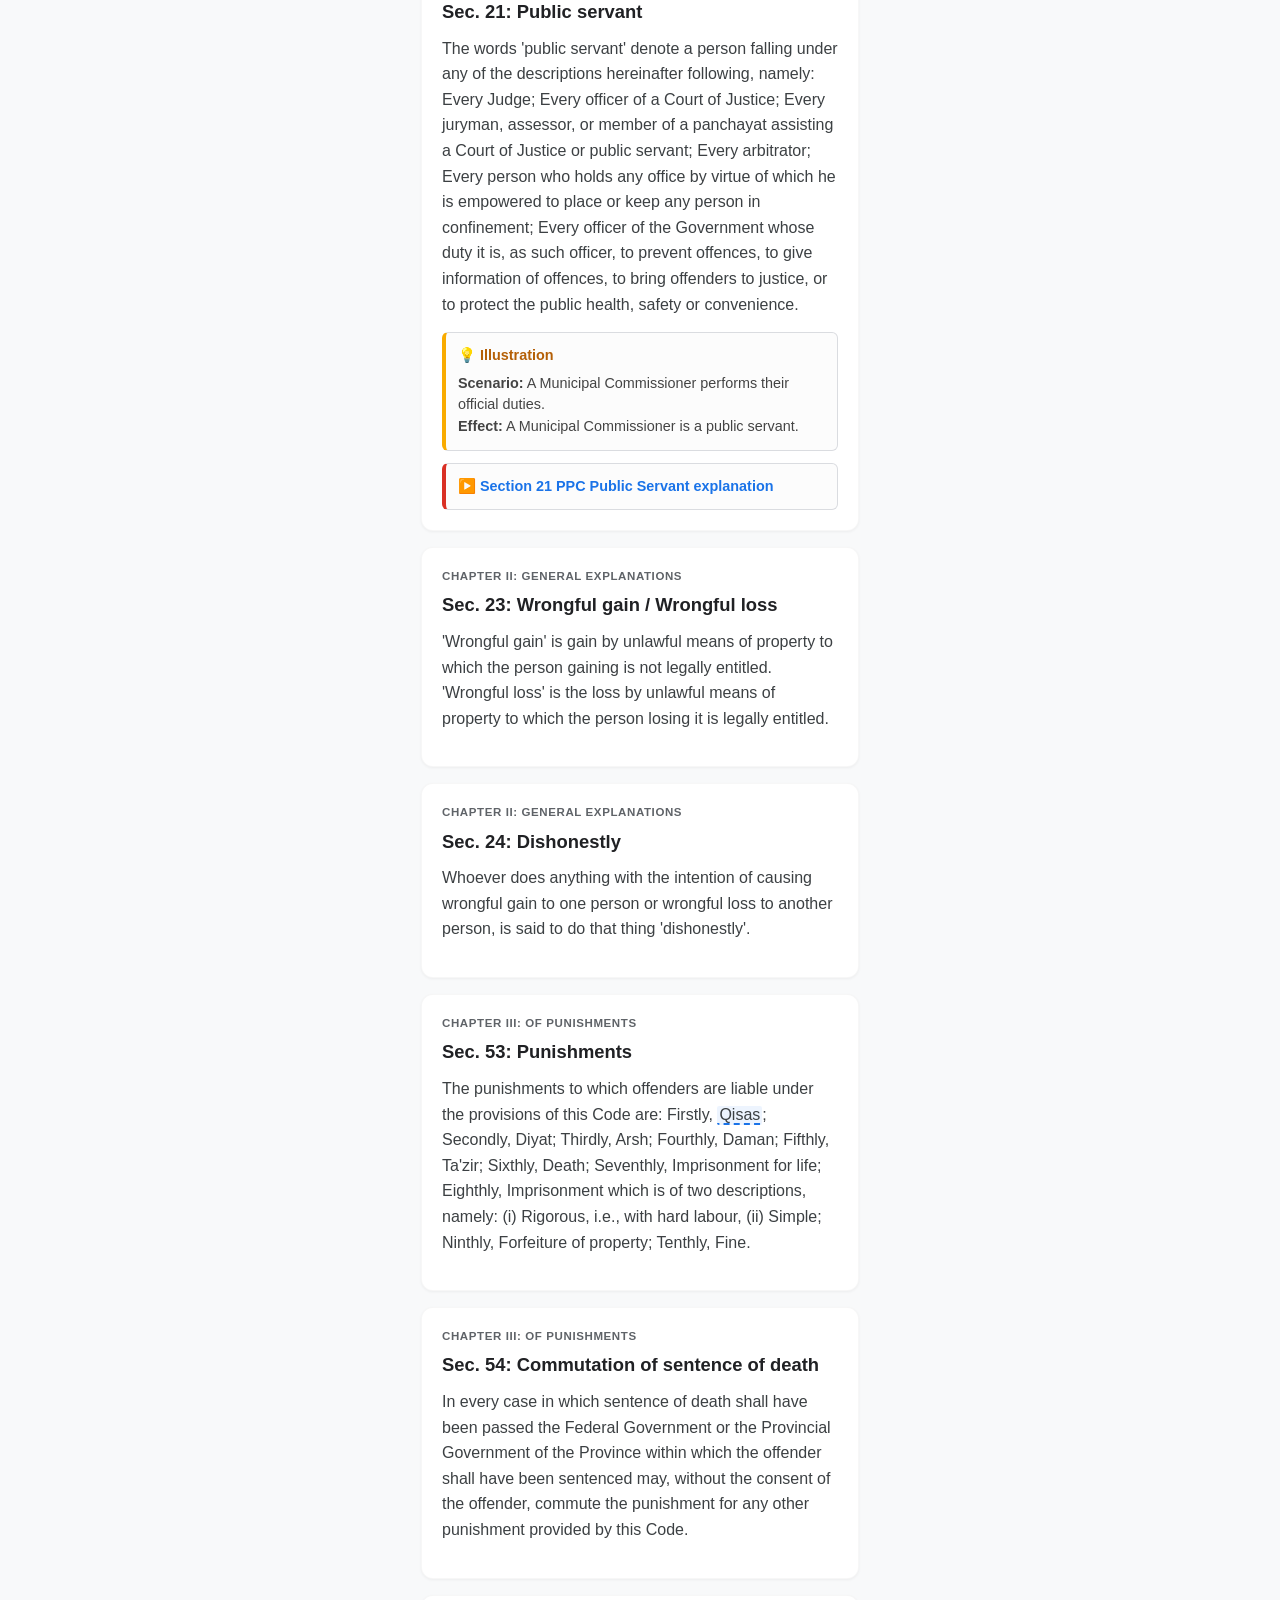
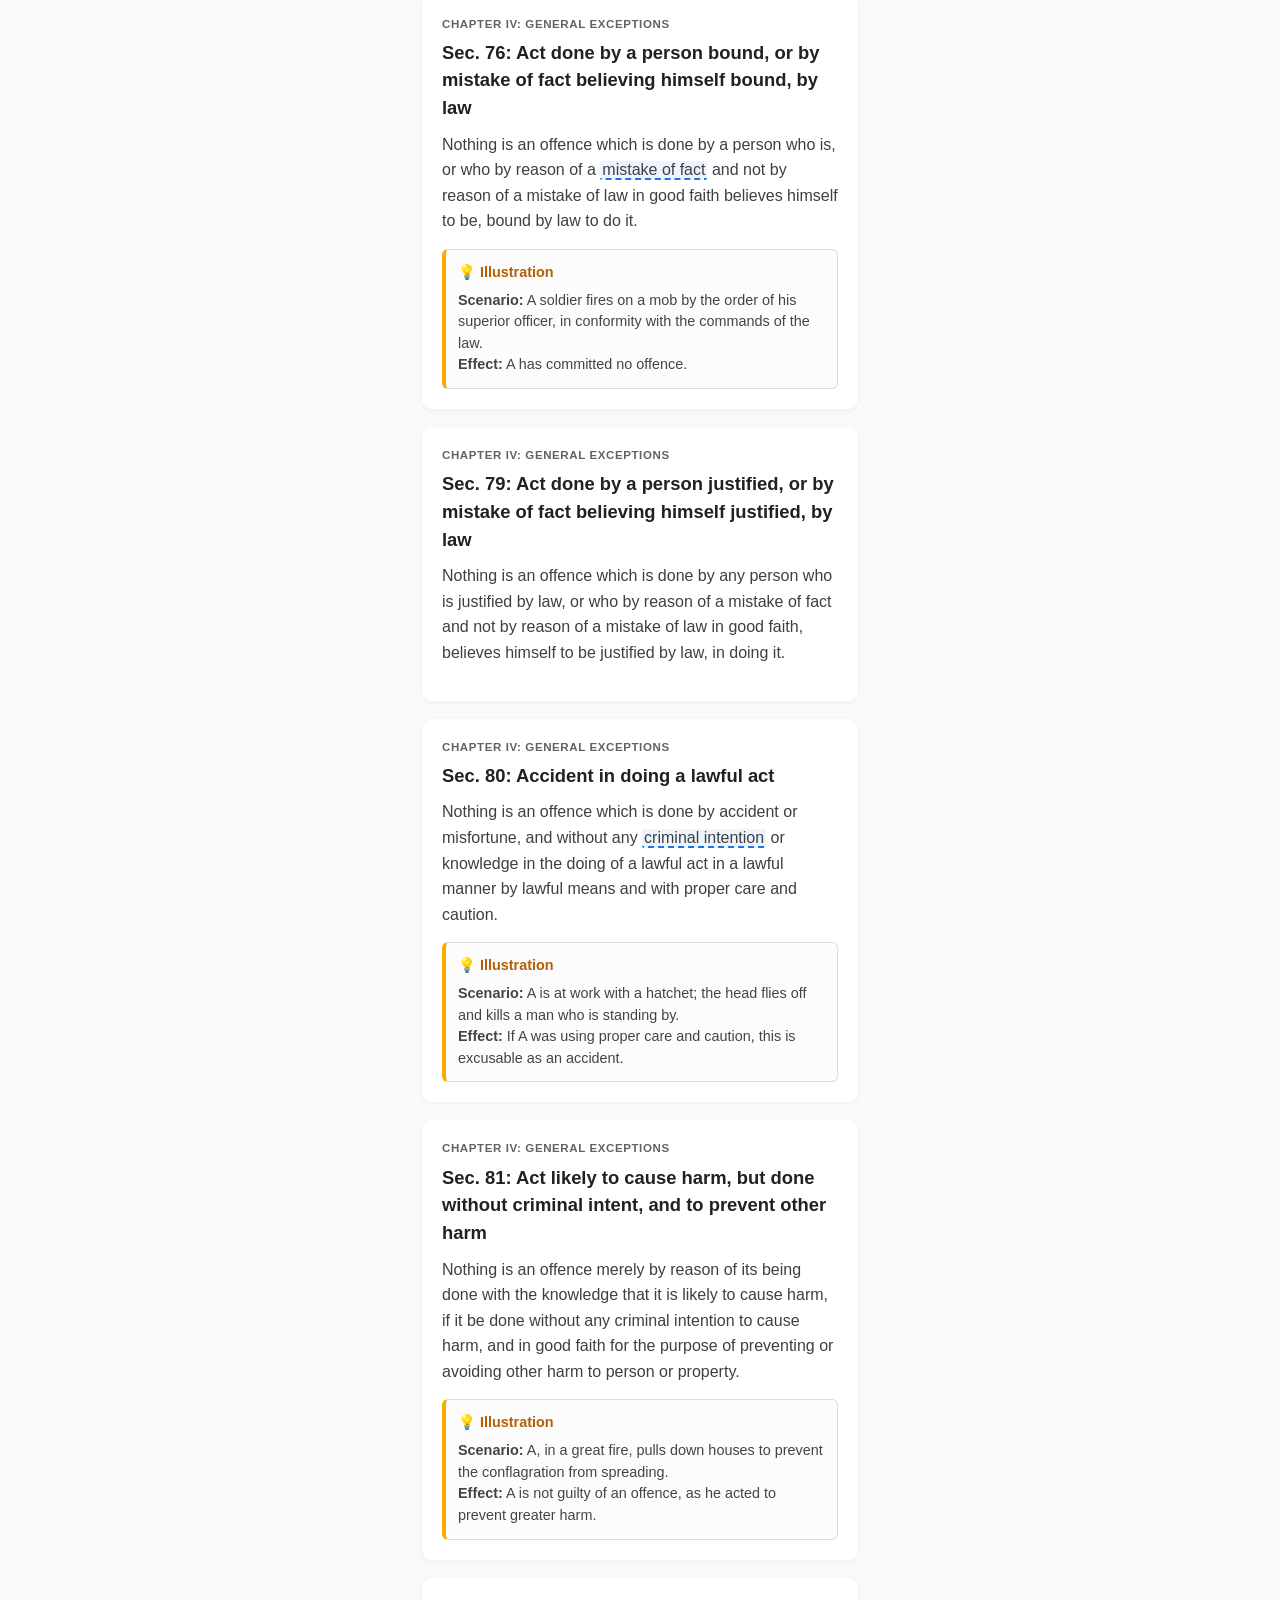
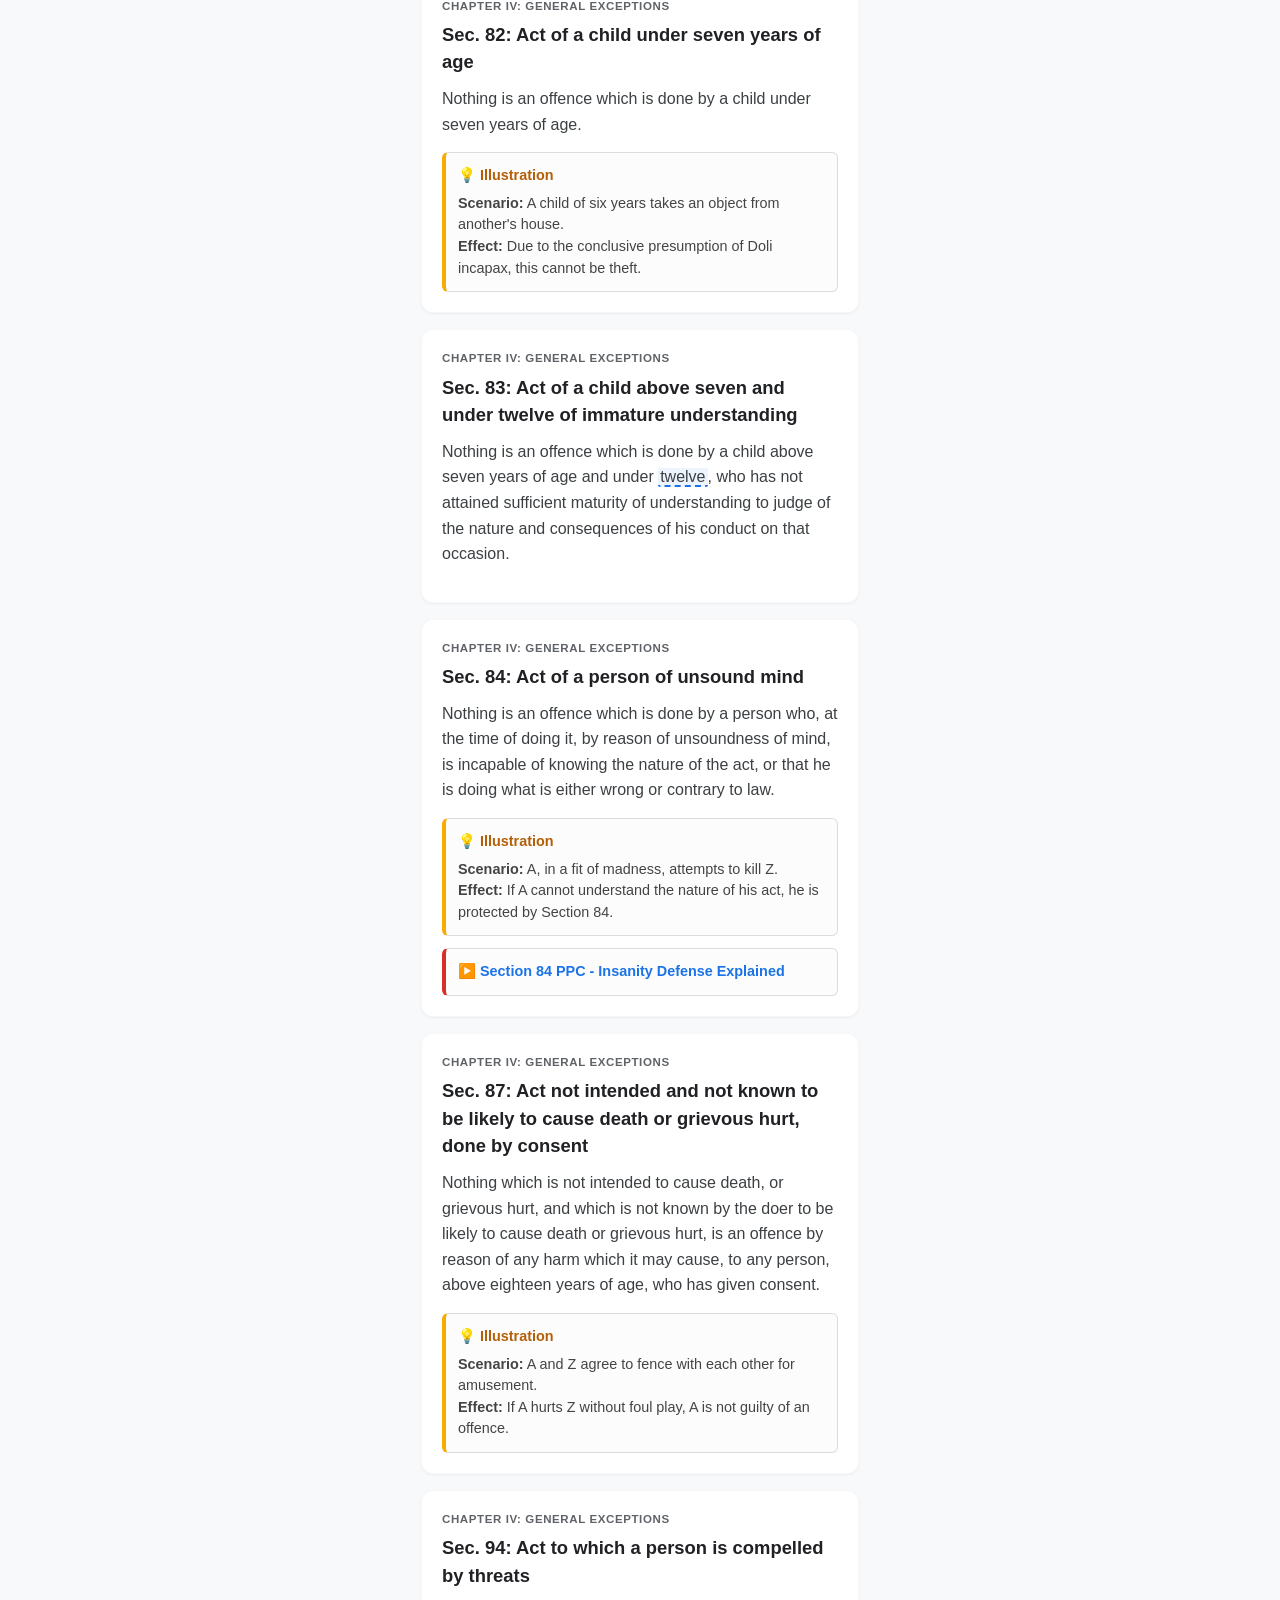
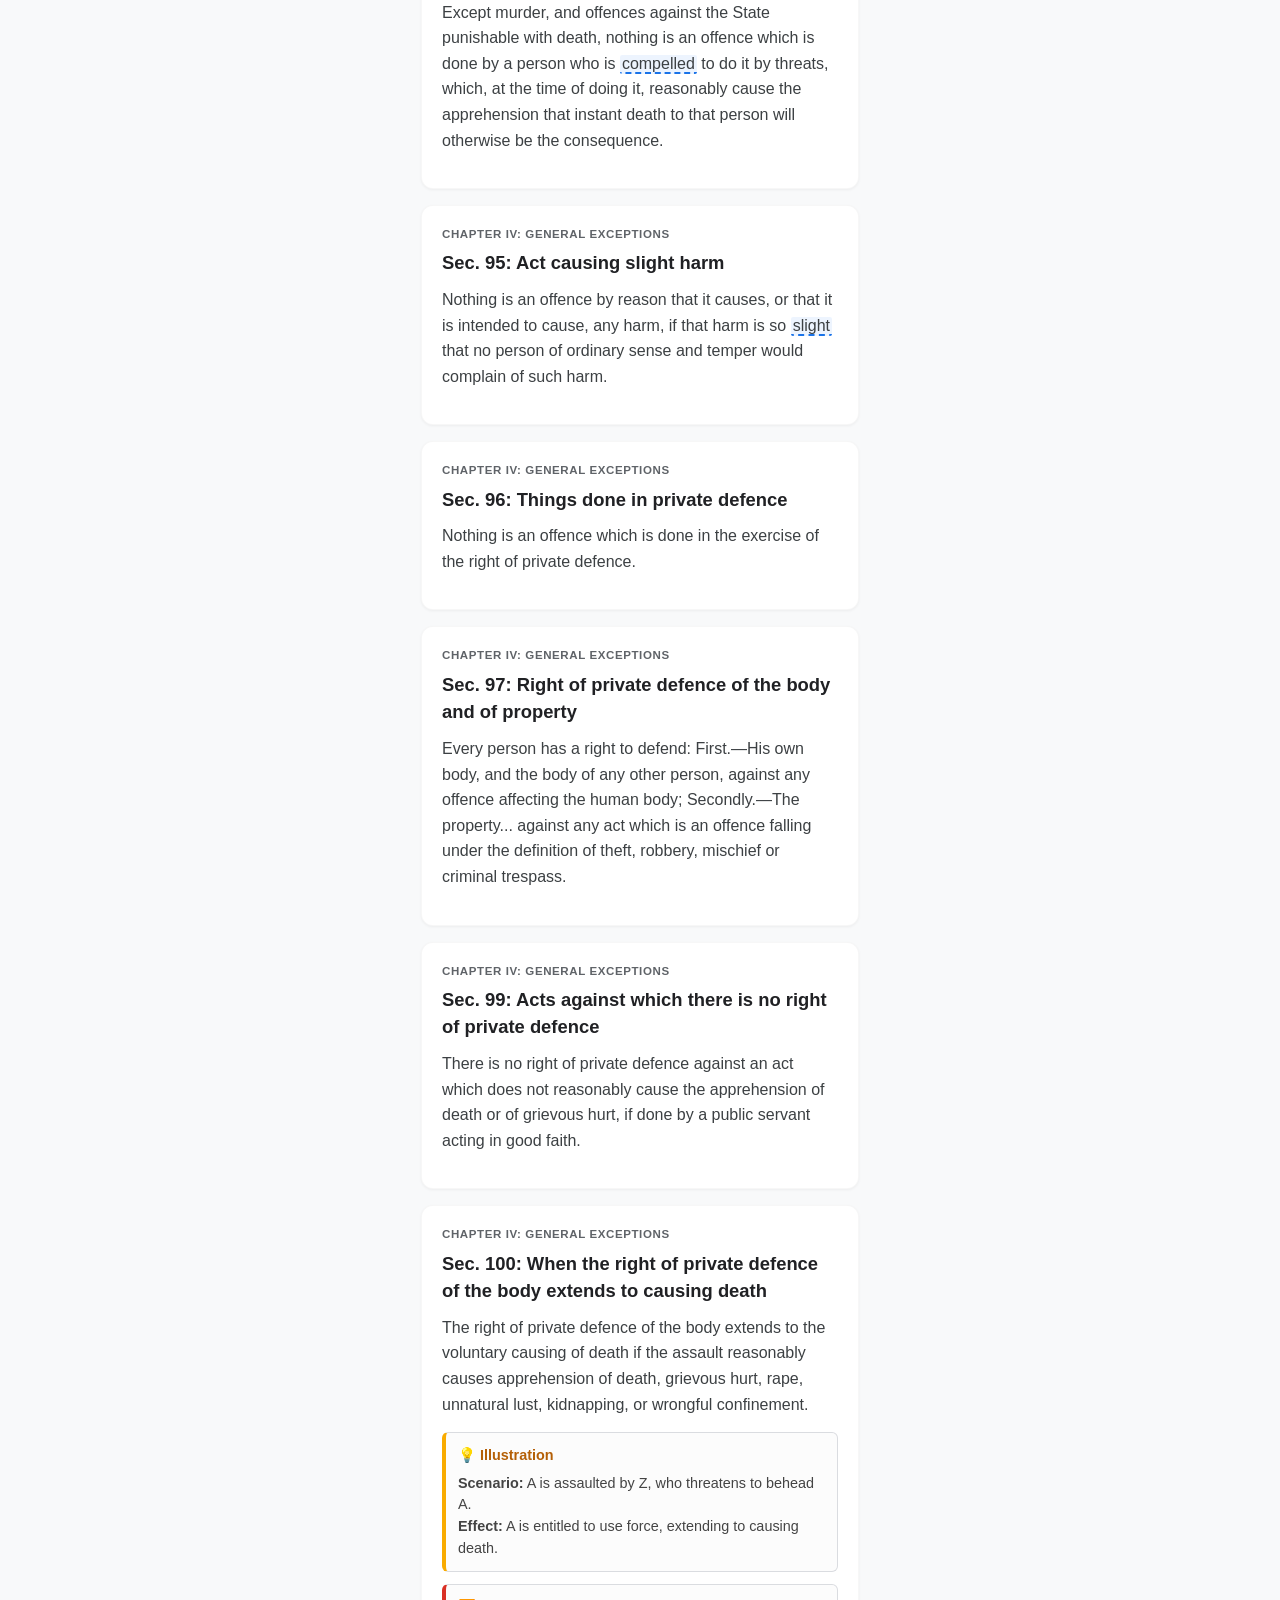
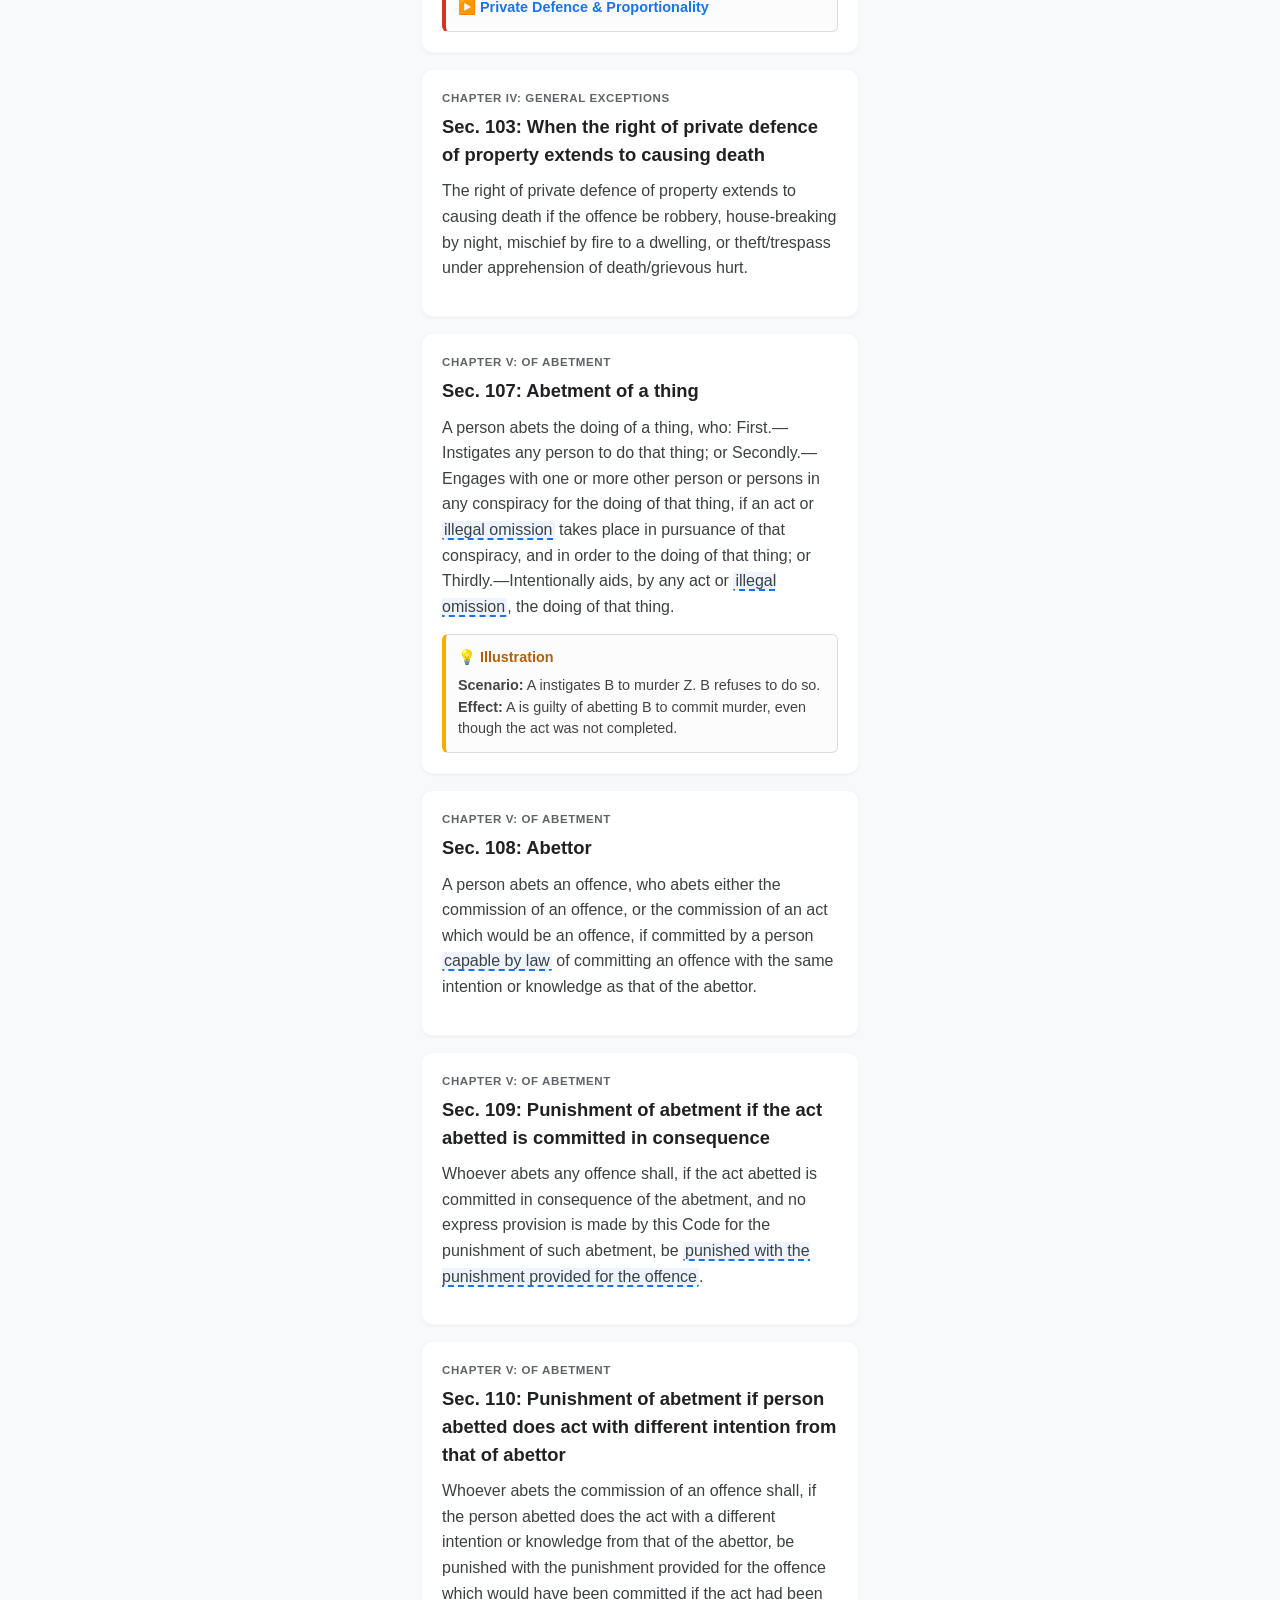
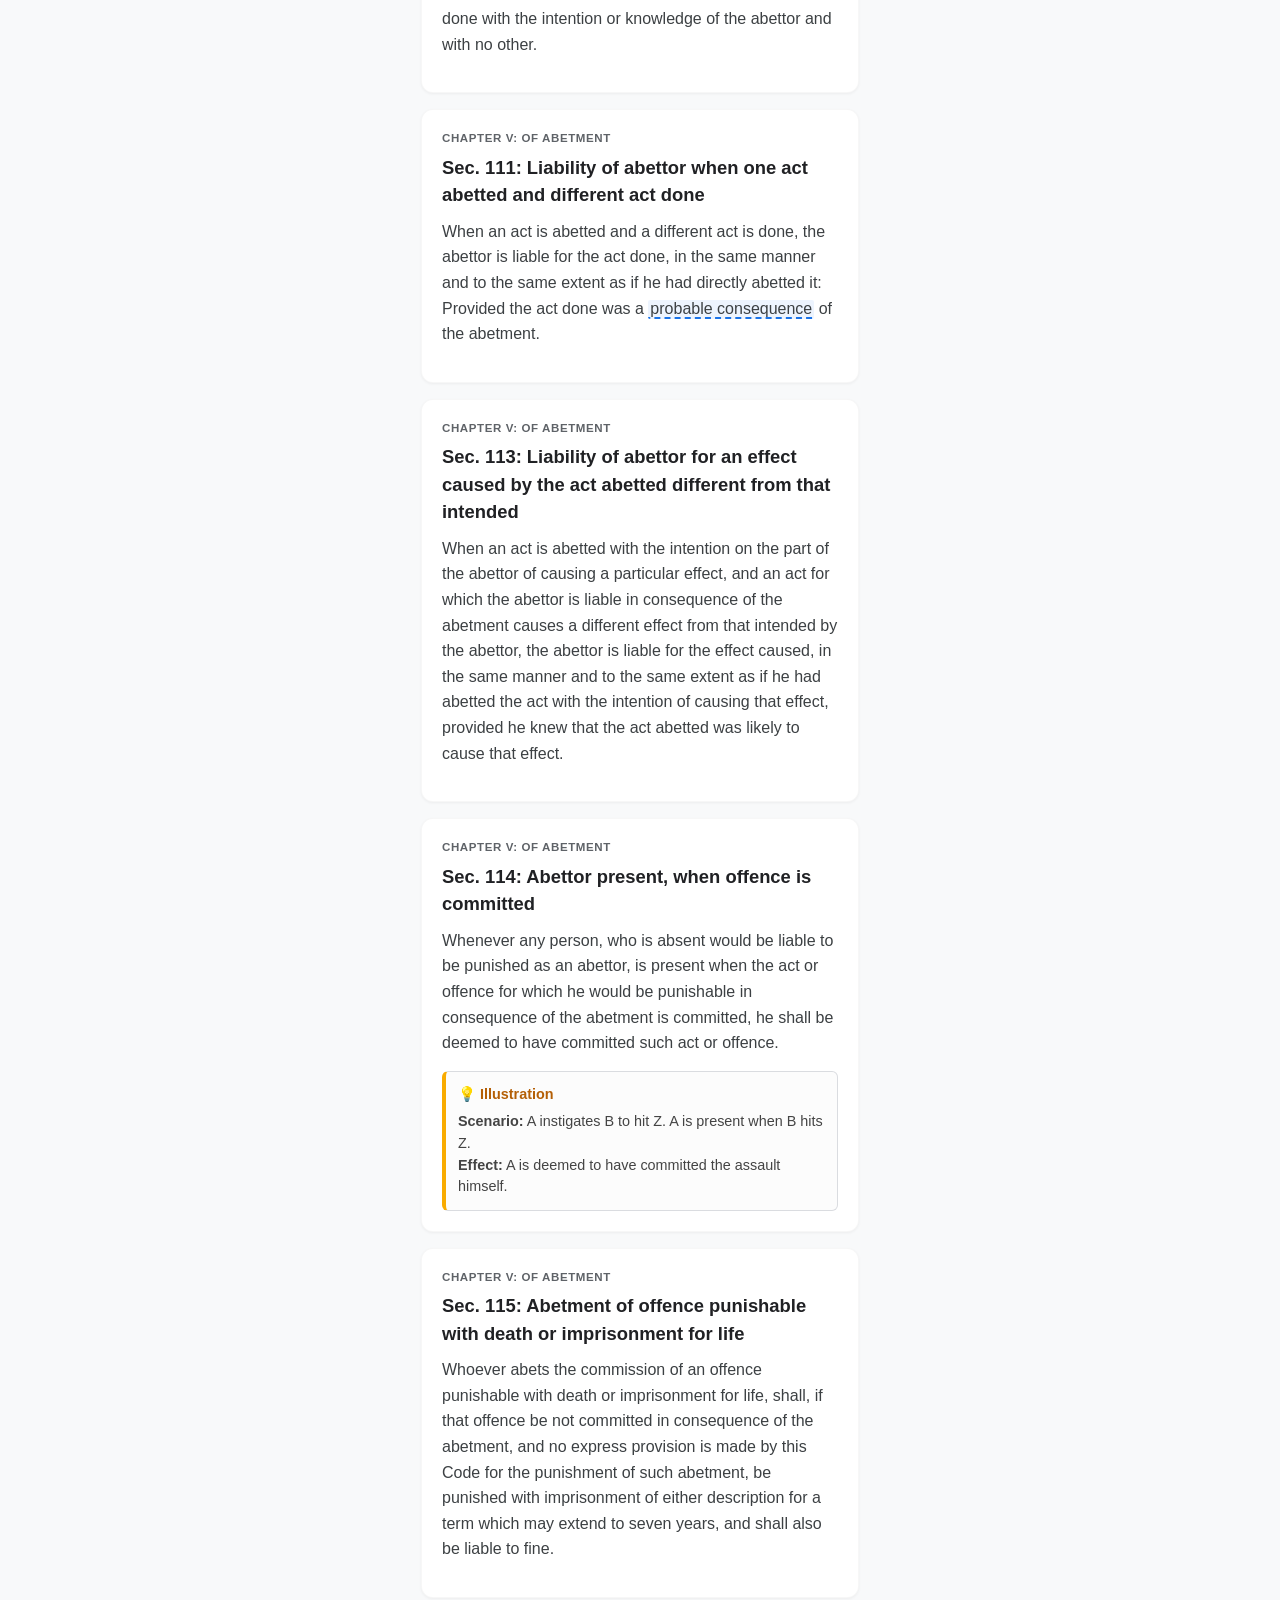
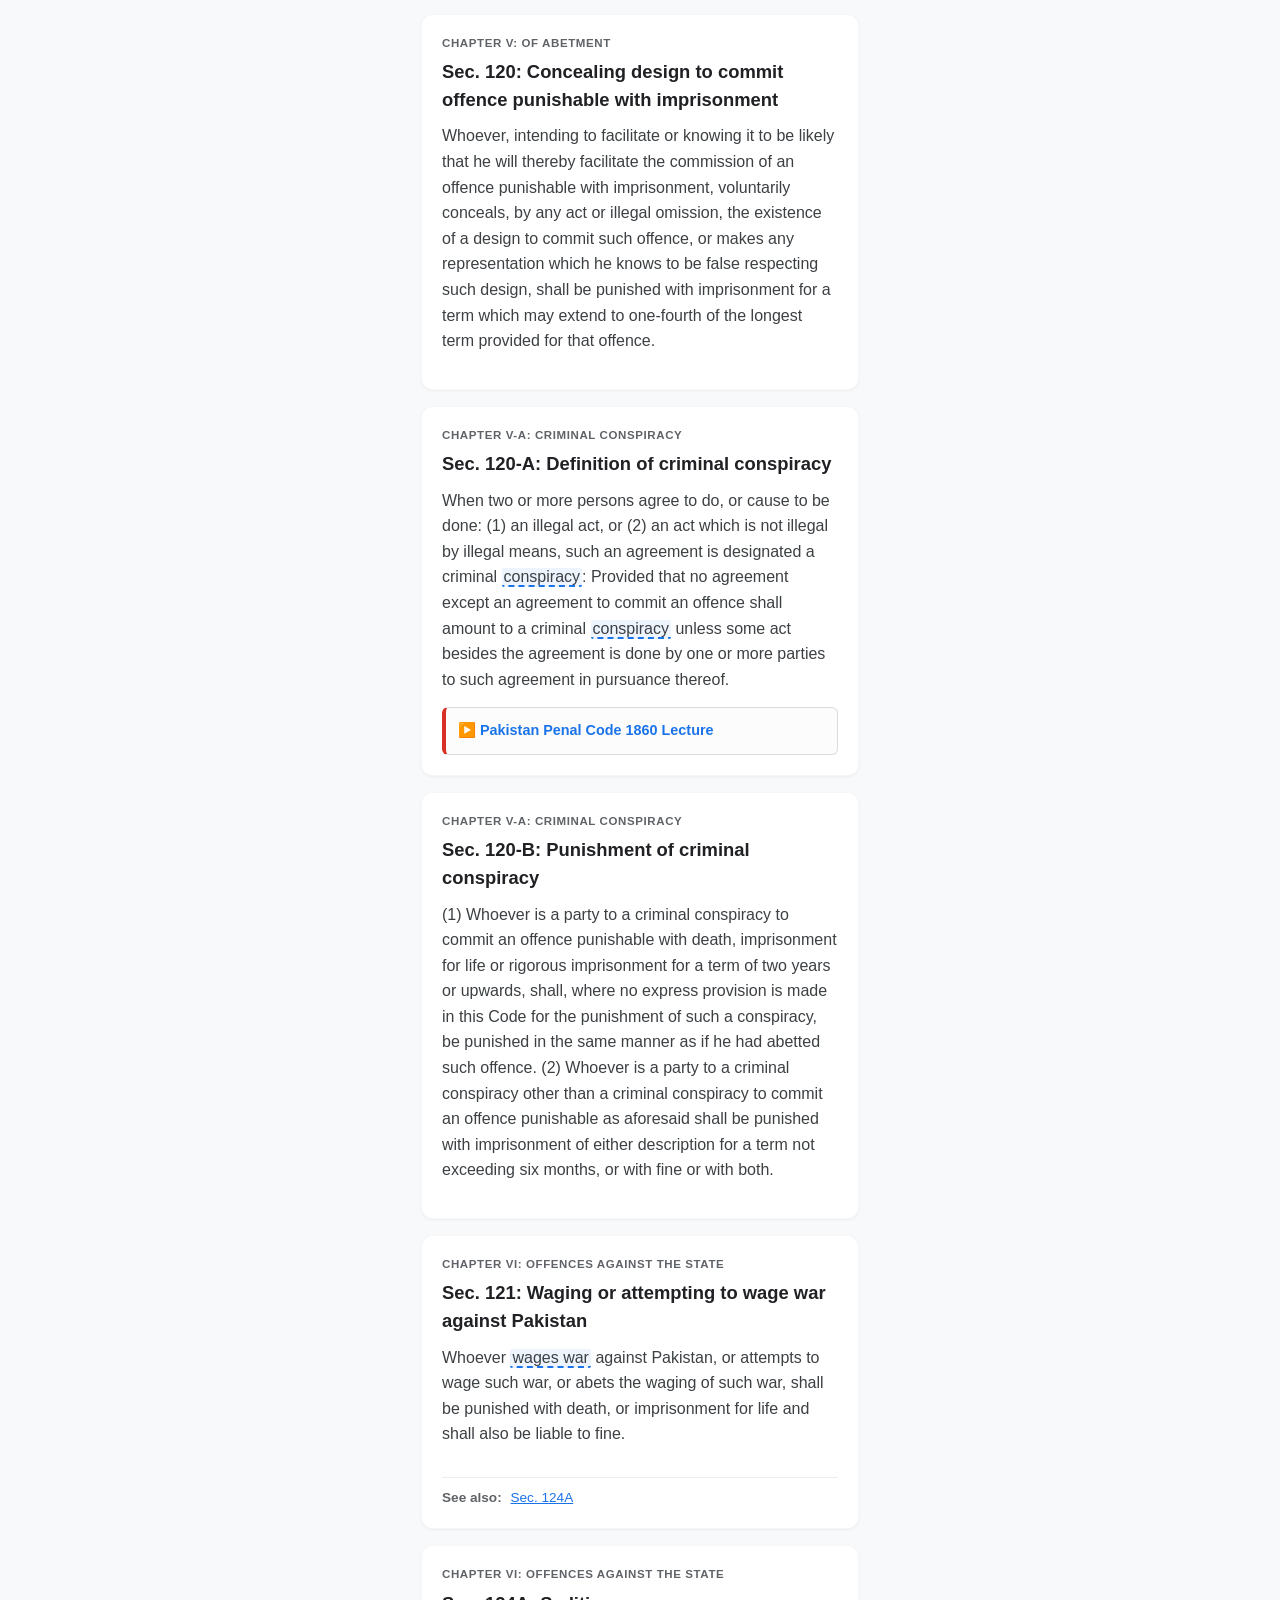
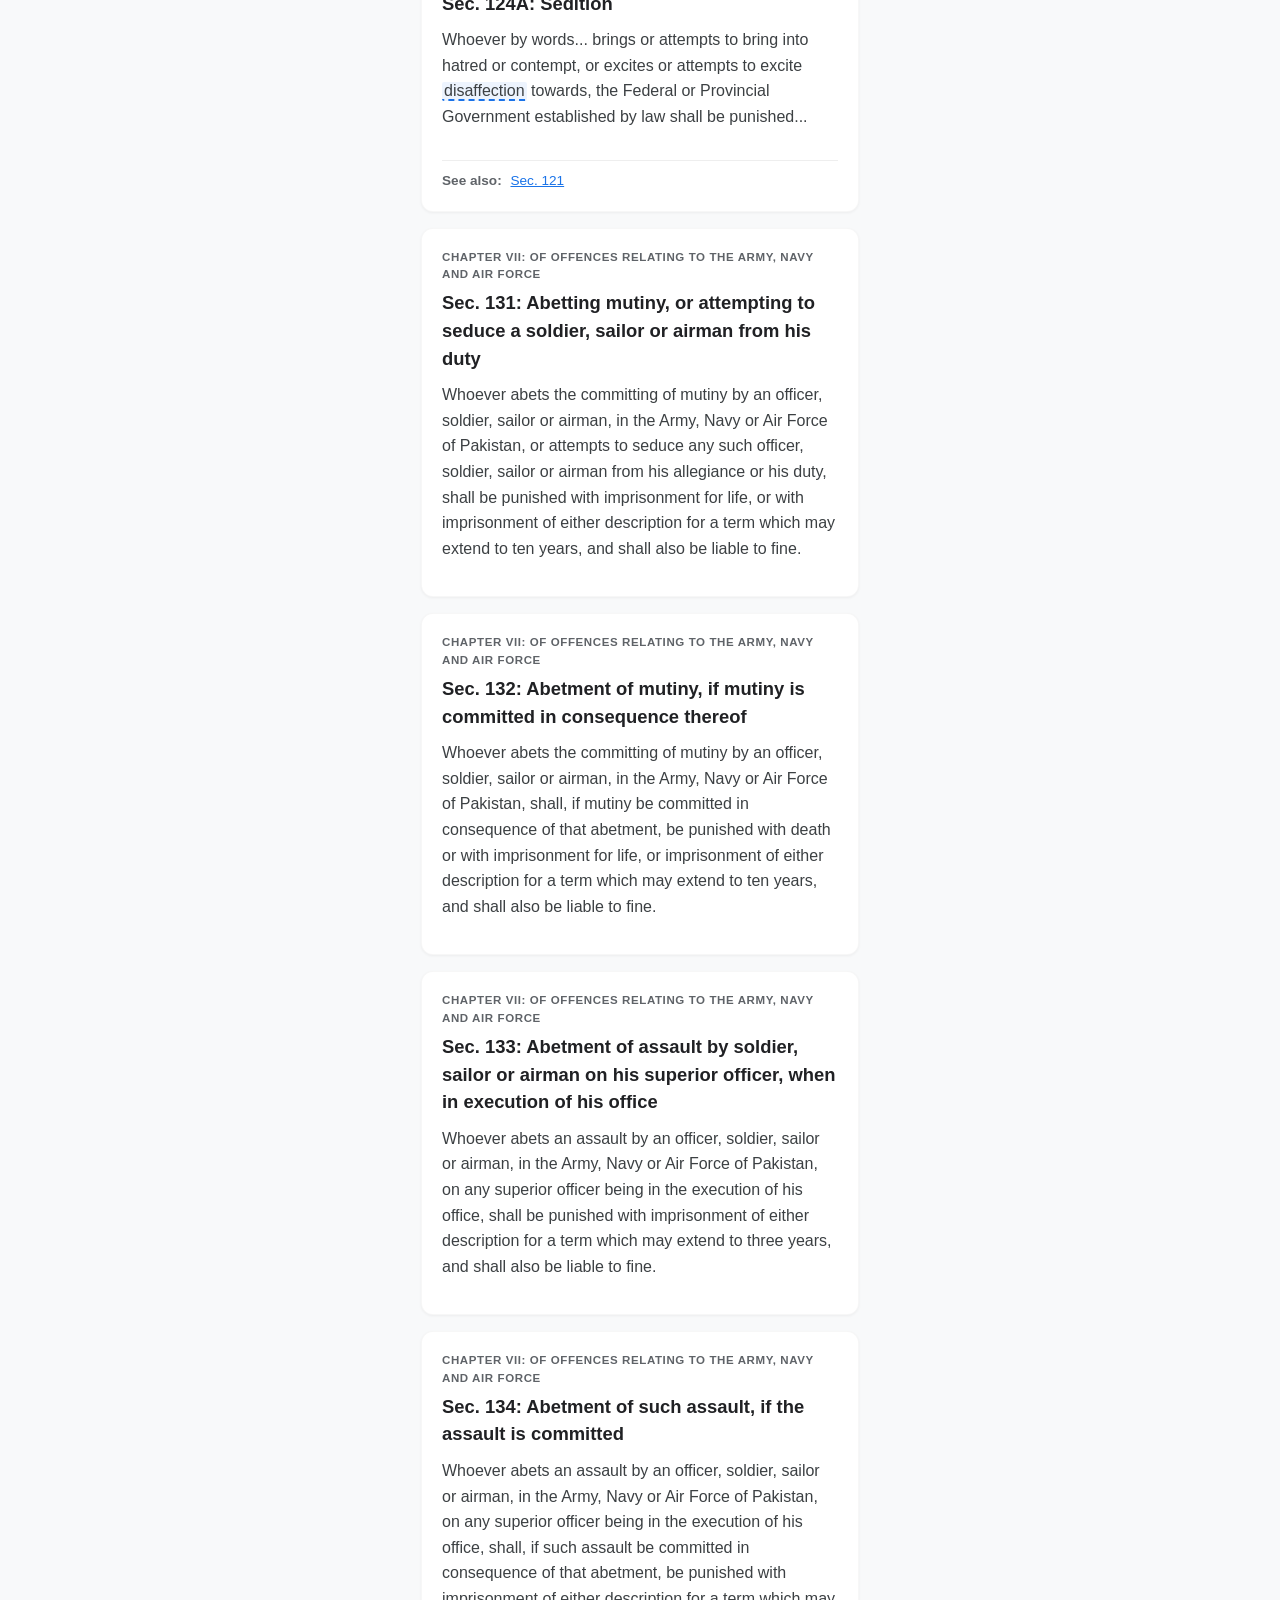
==== commit 461e3719: "Update favicon link in index.html" ====
--- a/index.html
+++ b/index.html
@@ -4,7 +4,7 @@
   <meta charset="UTF-8">
   <meta name="viewport" content="width=device-width, initial-scale=1.0, maximum-scale=1.0, user-scalable=no">
   <title>PPC Bare Act Engine</title>
-  <link rel="icon" type="image/svg+xml" href="path/to/your/favicon.svg">
+  <link rel="icon" type="image/svg+xml" href="favicon.svg">
   <link rel="stylesheet" href="style.css">
 </head>
 <body>
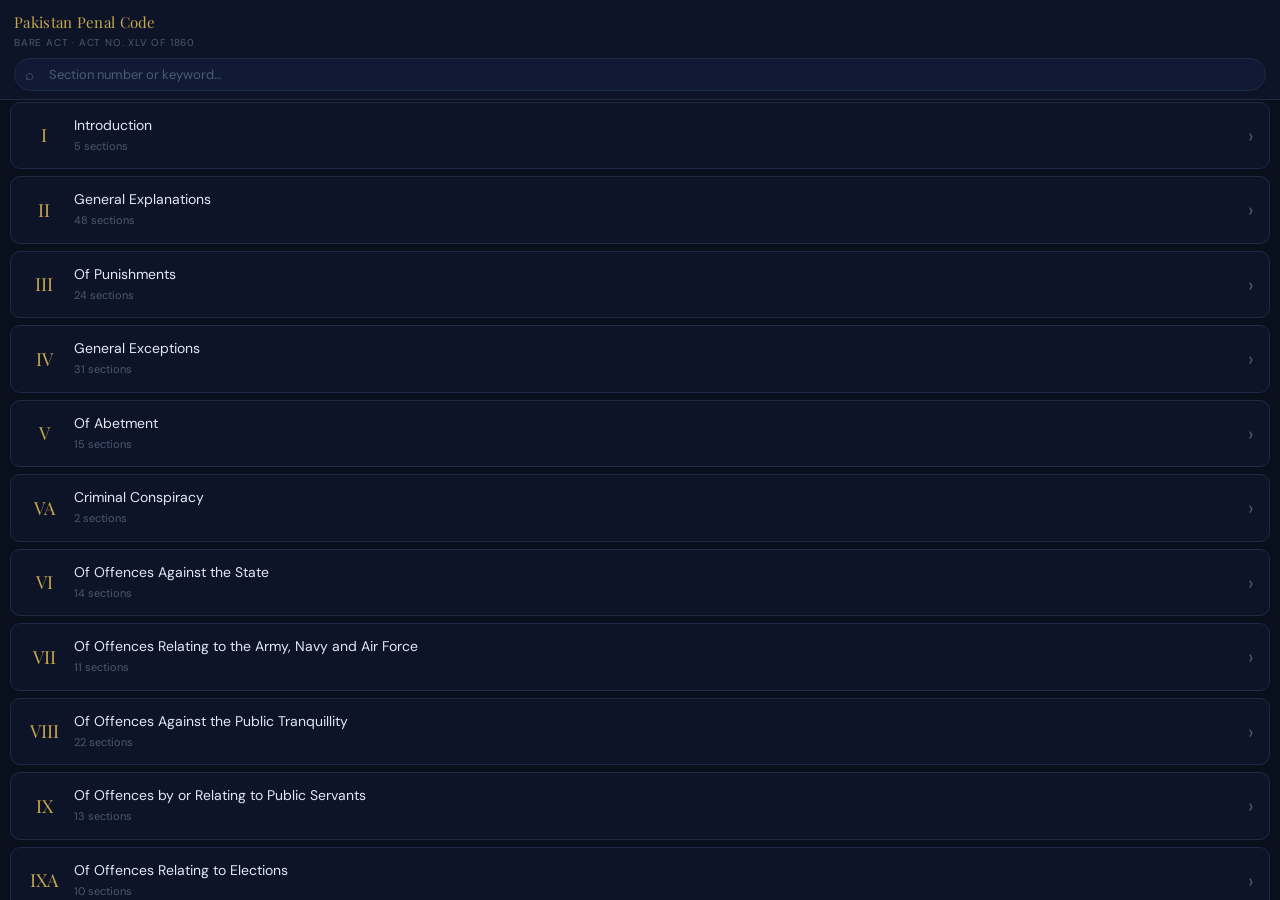
==== commit 8bb04045: "Rename ppc_bare_act_v43.html to index.html" ====
--- a/index.html
+++ b/index.html
@@ -1,46 +1,3416 @@
 <!DOCTYPE html>
 <html lang="en">
 <head>
-  <meta charset="UTF-8">
-  <meta name="viewport" content="width=device-width, initial-scale=1.0, maximum-scale=1.0, user-scalable=no">
-  <title>PPC Bare Act Engine</title>
-  <link rel="icon" type="image/svg+xml" href="favicon.svg">
-  <link rel="stylesheet" href="style.css">
+<meta charset="UTF-8">
+<meta name="viewport" content="width=device-width, initial-scale=1.0, maximum-scale=1.0">
+<title>PPC Bare Act</title>
+<link rel="preconnect" href="https://fonts.googleapis.com">
+<link rel="preconnect" href="https://fonts.gstatic.com" crossorigin>
+<link href="https://fonts.googleapis.com/css2?family=Playfair+Display:wght@600;700&family=DM+Sans:wght@300;400;500&display=swap" rel="stylesheet">
+<style>
+*{box-sizing:border-box;margin:0;padding:0}
+:root{
+  --navy:#0a0f1e;
+  --navy2:#0d1428;
+  --navy3:#111a35;
+  --navy4:#16203d;
+  --gold:#c8a84b;
+  --gold-dim:#8a6f2e;
+  --text-primary:#e2e8f4;
+  --text-secondary:#dde3ee;
+  --text-muted:#4a5a72;
+  --border:#1e2a45;
+  --border-dim:#131d35;
+  --illus-bg:#080e1c;
+  --omit-text:#3a4a62;
+}
+html,body{height:100%;background:var(--navy);color:var(--text-primary);font-family:'DM Sans',sans-serif;font-size:14px;line-height:1.6;overscroll-behavior:none;overflow:hidden}
+
+/* ── PERSISTENT TOP BAR (always visible) ── */
+#global-topbar{
+  position:fixed;top:0;left:0;right:0;z-index:200;
+  background:var(--navy2);border-bottom:1px solid var(--border);
+  padding:10px 14px 8px;
+}
+#gtb-row1{display:flex;align-items:center;gap:10px;margin-bottom:7px}
+#gtb-back{display:none;background:none;border:none;color:var(--gold);font-size:22px;cursor:pointer;padding:0 4px;line-height:1;flex-shrink:0}
+#gtb-titles{flex:1;min-width:0}
+#gtb-main-title{font-family:'Playfair Display',serif;font-size:15px;color:var(--gold);letter-spacing:0.02em}
+#gtb-sub{font-size:10px;color:var(--text-muted);letter-spacing:0.08em;text-transform:uppercase;margin-top:1px}
+#gtb-ch-label{font-size:10px;color:var(--text-muted);letter-spacing:0.1em;text-transform:uppercase;display:none}
+#gtb-ch-title{font-family:'Playfair Display',serif;font-size:14px;color:var(--text-primary);white-space:nowrap;overflow:hidden;text-overflow:ellipsis;display:none}
+#gtb-expand{display:none;background:none;border:none;color:var(--text-muted);font-size:11px;font-family:'DM Sans',sans-serif;cursor:pointer;flex-shrink:0;white-space:nowrap}
+#gtb-expand:hover{color:var(--gold)}
+#search-wrap{position:relative}
+#search{width:100%;background:var(--navy3);border:1px solid var(--border);border-radius:20px;padding:7px 14px 7px 34px;color:var(--text-primary);font-family:'DM Sans',sans-serif;font-size:13px;outline:none;-webkit-appearance:none}
+#search::placeholder{color:var(--text-muted)}
+#search:focus{border-color:var(--gold-dim)}
+#search-icon{position:absolute;left:11px;top:50%;transform:translateY(-50%);color:var(--text-muted);font-size:15px;pointer-events:none;font-style:normal}
+#search-results{display:none;position:absolute;top:calc(100% + 4px);left:0;right:0;background:var(--navy2);border:1px solid var(--border);border-radius:10px;z-index:500;max-height:50vh;overflow-y:auto;box-shadow:0 8px 24px rgba(0,0,0,0.7)}
+.sr-item{padding:10px 14px;border-bottom:1px solid var(--border-dim);cursor:pointer;display:flex;gap:10px;align-items:flex-start}
+.sr-item:hover{background:var(--navy3)}
+.sr-item:last-child{border-bottom:none}
+.sr-num{font-size:11px;color:var(--gold);min-width:38px;flex-shrink:0;padding-top:1px;font-family:'Playfair Display',serif}
+.sr-ch{font-size:10px;color:var(--text-muted);margin-bottom:2px}
+.sr-title{font-size:13px;color:var(--text-secondary)}
+.sr-snippet{font-size:11px;color:var(--text-muted);margin-top:2px;line-height:1.4}
+
+/* ── SCREENS ── */
+#screen-chapters,#screen-section{
+  position:fixed;top:0;left:0;right:0;bottom:0;
+  transition:transform 0.28s cubic-bezier(.4,0,.2,1);
+  will-change:transform;
+}
+#screen-section{transform:translateX(100%)}
+#screen-section.active{transform:translateX(0)}
+#screen-chapters.pushed{transform:translateX(-100%)}
+
+/* ── CHAPTER LIST ── */
+#cl-list{
+  position:absolute;top:0;left:0;right:0;bottom:0;
+  overflow-y:auto;padding:10px 10px 20px;
+}
+.ch-card{background:var(--navy2);border:1px solid var(--border);border-radius:10px;margin-bottom:7px;padding:13px 15px;display:flex;align-items:center;gap:12px;cursor:pointer;-webkit-tap-highlight-color:transparent}
+.ch-card:hover,.ch-card:active{background:var(--navy3)}
+.ch-roman{font-family:'Playfair Display',serif;font-size:18px;color:var(--gold);min-width:36px;text-align:center;flex-shrink:0}
+.ch-info{flex:1}
+.ch-name{font-size:14px;color:var(--text-primary);line-height:1.35;margin-bottom:3px}
+.ch-meta{font-size:11px;color:var(--text-muted)}
+.ch-arrow{color:var(--text-muted);font-size:20px;flex-shrink:0}
+
+/* ── SECTION LIST ── */
+#ss-list{
+  position:absolute;top:0;left:0;right:0;bottom:0;
+  overflow-y:auto;padding:8px 10px 40px;
+}
+
+/* ── SECTION CARDS ── */
+.sec-card{background:var(--navy2);border:1px solid var(--border);border-radius:10px;margin-bottom:7px;position:relative}
+.sec-card.omitted-card{border-color:var(--border-dim);opacity:0.72}
+.sec-head{display:flex;align-items:flex-start;gap:8px;padding:11px 14px;cursor:pointer;user-select:none;-webkit-tap-highlight-color:transparent}
+.sec-num{font-family:'Playfair Display',serif;font-size:13px;color:var(--gold);min-width:34px;padding-top:1px;flex-shrink:0}
+.sec-badge{font-size:9px;background:var(--navy4);color:var(--text-muted);border-radius:4px;padding:2px 5px;font-weight:500;letter-spacing:0.06em;flex-shrink:0;margin-top:2px}
+.sec-title{flex:1;font-size:14px;color:var(--text-secondary);line-height:1.45}
+.omitted-card .sec-title{color:var(--omit-text);font-style:italic}
+.chevron{color:var(--text-muted);font-size:18px;flex-shrink:0;transition:transform 0.2s;line-height:1;margin-top:1px}
+.chevron.open{transform:rotate(180deg)}
+.sec-body{display:none;border-top:1px solid var(--border-dim);padding:10px 14px 13px}
+.sec-body.expanded{display:block}
+.sec-text{font-size:14px;color:var(--text-secondary);line-height:1.8}
+.omitted-card .sec-text{color:var(--omit-text);font-style:italic}
+.clause-indent-1{display:block;padding-left:1.4em;margin-top:0.45em}
+.clause-indent-2{display:block;padding-left:2.8em;margin-top:0.3em}
+.clause-indent-3{display:block;padding-left:4.2em;margin-top:0.2em}
+sup.fn-ref{color:var(--gold);font-size:12px;font-weight:600;cursor:pointer;vertical-align:super;line-height:0;margin-left:1px;text-decoration:underline dotted;text-underline-offset:2px}
+.xref{color:#5599dd;cursor:pointer;text-decoration:underline dotted;text-underline-offset:2px}
+
+/* ── SUB-FOLDS ── */
+.illus-fold,.punish-fold,.explain-fold{margin-top:9px;border:1px solid var(--border-dim);border-radius:7px;overflow:hidden}
+.fold-head{display:flex;align-items:center;gap:7px;padding:7px 11px;cursor:pointer;background:var(--navy3);-webkit-tap-highlight-color:transparent}
+.fold-label-illus{font-size:11px;color:var(--gold);font-weight:500;letter-spacing:0.05em}
+.fold-label-punish{font-size:11px;color:#7799cc;font-weight:500;letter-spacing:0.05em}
+.fold-label-explain{font-size:11px;color:#88aa99;font-weight:500;letter-spacing:0.05em}
+.fold-chev{font-size:14px;color:var(--text-muted);margin-left:auto;transition:transform 0.2s}
+.fold-chev.open{transform:rotate(180deg)}
+.fold-body{display:none;background:var(--illus-bg);border-top:1px solid var(--border-dim);padding:9px 11px}
+.fold-body.open{display:block}
+.illus-item{font-size:13px;color:#8899bb;line-height:1.75;margin-bottom:7px;display:flex;gap:0.5em}
+.illus-item:last-child{margin-bottom:0}
+.illus-item-label{color:var(--gold);font-weight:500;flex-shrink:0;white-space:nowrap}
+.illus-item-body{flex:1;min-width:0}
+.explain-item{font-size:13px;color:#88aa99;line-height:1.75;margin-bottom:6px}
+.explain-item:last-child{margin-bottom:0}
+.explain-item-label{color:#66997a;font-weight:500;margin-right:4px}
+
+/* ── PREAMBLE ── */
+.preamble-card{background:var(--navy2);border:1px solid var(--border);border-radius:10px;margin-bottom:7px;padding:12px 14px}
+.preamble-label{font-size:10px;color:var(--gold);letter-spacing:0.1em;text-transform:uppercase;margin-bottom:5px;font-weight:500}
+.preamble-text{font-size:13px;color:var(--text-secondary);line-height:1.8}
+
+/* ── FLOATING FOOTNOTE CARD ── */
+#fn-card{display:none;position:fixed;z-index:900;background:#1a2845;border:1px solid var(--gold-dim);border-radius:9px;padding:10px 14px;max-width:300px;font-size:11px;color:var(--text-secondary);line-height:1.55;box-shadow:0 6px 24px rgba(0,0,0,0.6)}
+#fn-close{float:right;color:var(--gold);cursor:pointer;font-weight:700;margin-left:10px;font-size:14px;line-height:1}
+
+/* ── CROSS-REF PREVIEW CARD ── */
+#xref-card{display:none;position:fixed;z-index:899;background:#111e38;border:1px solid #2a4070;border-radius:10px;padding:11px 14px;max-width:290px;box-shadow:0 6px 24px rgba(0,0,0,0.6)}
+#xref-go{margin-top:8px;padding-top:8px;border-top:1px solid #2a4070;font-size:11px;color:var(--gold);font-weight:500;cursor:pointer}
+.ref-by{font-size:10.5px;color:#7799cc;margin-top:6px;font-family:inherit}
+.ref-by .xref{color:#7799cc;text-decoration:underline;text-decoration-color:#3a5588;text-decoration-style:dotted;cursor:pointer}
+.xref{color:#9fc2e8;text-decoration:underline;text-decoration-style:dotted;text-decoration-color:#3a5588;cursor:pointer}
+.sched2-row{display:flex;gap:6px;margin-top:9px;flex-wrap:wrap}
+.sched2-badge{font-family:'JetBrains Mono',monospace;font-size:9.5px;font-weight:600;letter-spacing:0.04em;padding:3px 8px;border-radius:4px;line-height:1.4}
+.sched2-badge.filled{background:var(--gold);color:#1a1408}
+.sched2-badge.outline{background:transparent;color:var(--gold);border:1px solid var(--gold-dim)}
+.sched2-badge.conditional{background:transparent;color:#7d8aa3;border:1px dashed #3a4a6a}
+.sched2-badge.derivative{background:transparent;color:#5a6a8a;border:1px dotted #2a3a5a;font-style:italic}
+.sched2-subrow-label{font-family:'JetBrains Mono',monospace;font-size:9px;color:#5a6a8a;margin-top:8px;margin-bottom:2px}
+.sched2-subrow-label:first-child{margin-top:0}
+#sched2-legend{margin:18px 12px 24px;padding:14px 16px;background:#10182e;border:1px solid #1e2a4a;border-radius:9px}
+.sf-chip{font-family:'JetBrains Mono',monospace;font-size:9px;padding:4px 10px;border-radius:12px;border:1px solid var(--border-dim);color:var(--text-secondary);cursor:pointer;white-space:nowrap;flex-shrink:0}
+.sf-chip.active-sf{border-color:var(--gold);color:var(--gold);background:#1a1408}
+.s2-entry{background:var(--navy2);border:1px solid var(--border-dim);border-radius:8px;padding:11px 13px;margin-bottom:8px}
+.s2-entry.s2-sub{border-left:2px solid #1e3050;margin-left:8px;border-radius:0 6px 6px 0}
+.s2-sec{font-family:'Playfair Display',serif;color:var(--gold);font-size:13px;margin-right:8px}
+.s2-off{color:var(--text-primary);font-size:13px;line-height:1.4}
+.s2-badges{display:flex;gap:5px;flex-wrap:wrap;margin-top:7px}
+.sched2-legend-title{color:var(--gold);font-size:11px;margin-bottom:9px;font-weight:600;font-family:'Playfair Display',serif}
+.sched2-legend-row{display:flex;align-items:center;gap:8px;margin-bottom:7px;font-size:10.5px;color:#7d8aa3;line-height:1.5}
+.sched2-legend-row:last-child{margin-bottom:0}
+.sched2-legend-row .sched2-badge{flex-shrink:0}
+#xref-close{float:right;color:var(--text-muted);cursor:pointer;font-size:14px;margin-left:8px;line-height:1}
+#xref-num{font-family:'Playfair Display',serif;font-size:12px;color:var(--gold);margin-bottom:3px}
+#xref-title-el{font-size:12px;color:var(--text-secondary);margin-bottom:5px;font-weight:500}
+#xref-preview{font-size:11px;color:var(--text-muted);line-height:1.55}
+#xref-ch{font-size:10px;color:#3a5a80;margin-top:5px;letter-spacing:0.06em;text-transform:uppercase}
+
+/* ── SCROLL TO TOP BUTTON ── */
+#scroll-top{
+  position:fixed;bottom:22px;right:16px;z-index:300;
+  width:36px;height:36px;border-radius:50%;
+  background:var(--navy3);border:1px solid var(--border);
+  color:var(--gold);font-size:18px;cursor:pointer;
+  display:flex;align-items:center;justify-content:center;
+  opacity:0;pointer-events:none;
+  transition:opacity 0.22s;
+  box-shadow:0 2px 10px rgba(0,0,0,0.4);
+}
+#scroll-top.visible{opacity:1;pointer-events:auto}
+</style>
 </head>
 <body>
 
-  <header class="app-header">
-   <div style="text-align: center; padding: 5px 0; font-size: 0.9rem; font-weight: bold; color: #ffffff; background: #707070; border-radius: 6px;">
-    PPC 1860 Bare Act
-   </div>
-
-    <div class="toggle-container" style="max-width: 500px;">
-      <button id="btn-linear" class="toggle-btn active">Linear</button>
-      <button id="btn-offences" class="toggle-btn">Offences</button>
-      <button id="btn-map" class="toggle-btn">Map</button>
+<!-- ══ PERSISTENT GLOBAL TOP BAR ══ -->
+<div id="global-topbar">
+  <div id="gtb-row1">
+    <button id="gtb-back" onclick="goBack()">&#8592;</button>
+    <div id="gtb-titles">
+      <div id="gtb-main-title">Pakistan Penal Code</div>
+      <div id="gtb-sub">Bare Act · Act No. XLV of 1860</div>
+      <div id="gtb-ch-label"></div>
+      <div id="gtb-ch-title"></div>
     </div>
-
-    <div class="search-wrapper">
-      <input type="text" id="search-bar" placeholder="Enter section number, chapter, or keyword..." autocomplete="off">
-      <button id="clear-search" class="hidden">×</button>
+    <button id="gtb-home" onclick="goBack()" style="display:none;background:none;border:none;color:var(--text-muted);font-size:20px;cursor:pointer;padding:0 4px;flex-shrink:0" title="Chapter list">&#8962;</button>
+    <button id="gtb-expand" onclick="expandAll()">Expand all</button>
+  </div>
+  <div id="search-wrap">
+    <i id="search-icon">⌕</i>
+    <input id="search" type="search" placeholder="Section number or keyword…" autocomplete="off" autocorrect="off" spellcheck="false">
+    <div id="search-results"></div>
+  </div>
+</div>
+
+<!-- ══ SCREEN 1: CHAPTER LIST ══ -->
+<div id="screen-chapters">
+  <div id="cl-list"></div>
+</div>
+
+
+<!-- ══ SCREEN 2: SECTION LIST ══ -->
+<div id="screen-section">
+  <div id="ss-list"></div>
+</div>
+
+<!-- ══ SCROLL TO TOP ══ -->
+<button id="scroll-top" onclick="scrollToTop()" aria-label="Scroll to top">&#8679;</button>
+
+<!-- ══ FLOATING CARDS ══ -->
+<div id="fn-card">
+  <span id="fn-close" onclick="closeFn()">✕</span>
+  <span id="fn-text"></span>
+</div>
+<div id="xref-card">
+  <span id="xref-close" onclick="closeXref()">✕</span>
+  <div id="xref-num"></div>
+  <div id="xref-title-el"></div>
+  <div id="xref-preview"></div>
+  <div id="xref-ch"></div>
+  <div id="xref-go" onclick="goToXrefTarget()">Go to section &#8594;</div>
+</div>
+
+<script>
+// ═══════════════════════════════════════════════════════════════
+// DATA
+// ═══════════════════════════════════════════════════════════════
+var CHAPTERS = [
+{
+  id:'ch-I', roman:'I', title:'Introduction',
+  preamble:{
+    text:'WHEREAS it is expedient to provide a general Penal Code for <sup class="fn-ref" data-fn="p-1">2</sup>[Pakistan]; It is enacted as follows:__',
+    footnotes:{'p-1':'Subs. by the Central Laws (Statute Reform) Ordinance, 1960 (21 of 1960), s. 3 and 2nd Sch. (w.e.f. 14th October, 1955), for "the Provinces and the Capital of the Federation" which had been subs. by A.O., 1949, Arts. 3(2) and 4, for "British India".'}
+  },
+  sections:[
+    {id:'s1',number:'1',status:'active',title:'Title and extent of operation of the Code',
+     body:'This Act shall be called the <sup class="fn-ref" data-fn="s1-1">1</sup>[Pakistan] Penal Code, and shall take effect <sup class="fn-ref" data-fn="s1-2">2</sup>* * * throughout <sup class="fn-ref" data-fn="s1-3">3</sup>[Pakistan].',
+     footnotes:{'s1-1':'Subs. by A.O., 1949, Sch., for "Indian".','s1-2':'The words and figures "on and from the first day of May, 1861," rep. by the Amending Act, 1891 (12 of 1891).','s1-3':'Certain words and figures previously amended by A.O., 1937, and A.O., 1949, Arts. 3(2) and 4, have now been subs. by Ord. 21 of 1960, s. 3 and 2nd Sch. (w.e.f. 14th October, 1955), to read as above.'}},
+    {id:'s2',number:'2',status:'active',title:'Punishment of offences committed within Pakistan',
+     body:'Every person shall be liable to punishment under this Code and not otherwise for every act or omission contrary to the provisions thereof, of which he shall be guilty within <sup class="fn-ref" data-fn="s2-1">1</sup>[Pakistan] <sup class="fn-ref" data-fn="s2-2">2</sup>* * *.',
+     footnotes:{'s2-1':'The original words "the said territories" have been subs. by Ord. 21 of 1960, s. 3 and 2nd Sch. (w.e.f. 14th October, 1955).','s2-2':'The words and figures "on or after the said first day of May, 1861" rep. by Act 12 of 1891.'}},
+    {id:'s3',number:'3',status:'active',title:'Punishment of offences committed beyond, but which by law may be tried within, Pakistan',
+     body:'Any persons liable, by any <sup class="fn-ref" data-fn="s3-1">1</sup>[Pakistan Law], to be tried for an offence committed beyond <sup class="fn-ref" data-fn="s3-2">2</sup>[Pakistan] shall be dealt with according to the provision of this Code for any act committed beyond <sup class="fn-ref" data-fn="s3-2">2</sup>[Pakistan] in the same manner as if such act had been committed within <sup class="fn-ref" data-fn="s3-2">2</sup>[Pakistan].',
+     footnotes:{'s3-1':'The original words "Law passed by the G.G. of India in C." have been amended by A.O., 1937 and A.O., 1949, Sch., to read as above.','s3-2':'The original words "the limits of the said territories" have been amended by A.O., 1937, A.O., 1949, and Ord. 21 of 1960, s. 3 and 2nd Sch. (w.e.f. 14th October, 1955), to read as above.'}},
+    {id:'s4',number:'4',status:'active',title:'Extension of Code to extra-territorial offences',
+     body:'<sup class="fn-ref" data-fn="s4-0">*</sup>[The provisions of this Code apply also to any offence committed by—<span class="clause-indent-1"><sup class="fn-ref" data-fn="s4-1">1</sup>[(1) any citizen of Pakistan or any person in the service of Pakistan in any place without and beyond Pakistan;];</span><span class="clause-indent-1">(2) <sup class="fn-ref" data-fn="s4-2">2</sup>[* * * * * * *]</span><span class="clause-indent-1">(3) <sup class="fn-ref" data-fn="s4-3">3</sup>[* * * * * * *]</span><span class="clause-indent-1"><sup class="fn-ref" data-fn="s4-4">4</sup>[(4) any person on any ship or aircraft registered in <sup class="fn-ref" data-fn="s4-5">5</sup>[Pakistan] wherever it may be.].</span>',
+     explanations:[{label:'Explanation',text:'In this section the word "offence" includes every act committed outside <sup class="fn-ref" data-fn="s4-5">5</sup>[Pakistan] which, if committed in <sup class="fn-ref" data-fn="s4-5">5</sup>[Pakistan], would be punishable under this Code.'}],
+     illustrations:[
+       {label:'(a)',text:'A <sup class="fn-ref" data-fn="s4-6">6</sup>[a Pakistan subject], commits a murder in Uganda. He can be tried and convicted of murder in any place in <sup class="fn-ref" data-fn="s4-7">7</sup>[Pakistan] in which he may be found.'},
+       {label:'(b)',text:'<sup class="fn-ref" data-fn="s4-8">8</sup>[* * * * * * *]'},
+       {label:'(c)',text:'<sup class="fn-ref" data-fn="s4-9">9</sup>[C, a foreigner who is in the service of Pakistan commits a murder in London. He can be tried and convicted of murder at any place in Pakistan in which he may be found.]'},
+       {label:'(d)',text:'D, a British subject living in <sup class="fn-ref" data-fn="s4-10">10</sup>[Junagadh], instigates E to commit a murder in <sup class="fn-ref" data-fn="s4-11">11</sup>[Lahore]. D is guilty of abetting murder.]'}
+     ],
+     footnotes:{'s4-0':'Subs. by the Indian Penal Code Amdt. Act, 1898 (4 of 1898), s. 2, for the original section 4.','s4-1':'Clause (1) amended by A.O., 1949, Ord. 21 of 1960 and A.O., 1961, have been subs. by Federal Laws (Revision and Declaration) Ordinance, 1981 (27 of 1981), s. 3 and II Sch., to read as above.','s4-2':'Clause (2) as amended by A.O., 1949 Sch., has been omitted by A.O., 1961, Art. 2 and Sch. (w.e.f. 23rd March, 1956).','s4-3':'Clause (3) as amended by A.O., 1949 and A.O., 1961, have been omitted by Ord. 27 of 1981, s. 3 and II Sch.','s4-4':'Clause (4) ins. by the Offences on Ships and Aircraft Act, 1940 (4 of 1940), s. 2.','s4-5':'Subs. by Ord. 21 of 1960, s. 3 and 2nd Sch. (w.e.f. 14-10-1955), for "the Provinces and the Capital of the Federation".','s4-6':'Subs. by the Federal Laws (Revision and Declaration) Act, 1951 (26 of 1951), s. 4 and III Sch., for "a coolie, who is a Native Indian subject".','s4-7':'Subs. by Ord. 21 of 1960, s. 3 and 2nd Sch. (w.e.f. 14th October, 1955), for "the Provinces and the Capital of the Federation".','s4-8':'Omitted by the Federal Laws (Revision and Declaration) Ordinance, 1981 (27 of 1981), s. 3 and II. Sch.','s4-9':'Illustration (c) amended by Ord. 21 of 1960 and Act 26 of 1951, have been subs. ibid.','s4-10':'Subs. by Ord. 21 of 1960, s. 3 and 2nd Sch. (w.e.f. 14th October, 1955), for "Bahawalpur" which had been subs. by Act 26 of 1951, s. 4 and III Sch., for "Indore".','s4-11':'Subs. by Act 26 of 1951, s. 4 and III Sch., for "Bombay".'}},
+    {id:'s5',number:'5',status:'active',title:'Certain laws not to be affected by this Act',
+     body:'<sup class="fn-ref" data-fn="s5-1">1</sup>[Nothing in this Act is intended to repeal, vary, suspend or affect any of the provisions of any Act for punishing mutiny and desertion of officers, soldiers, sailors or airmen in the service of the State or of any special or local law.].',
+     footnotes:{'s5-1':'Section 5 as amended by Act 14 of 1870, Act 10 of 1927, s. 2 and Sch. I, Act 35 of 1934, s. 2 and Sch., A.O., 1937, A.O., 1949, Arts. 3 and 4, Ord. 21 of 1960, s. 3 and 2nd Sch., and A.O., 1961, have been subs. by Ordinance 27 of 1981, s. 3 and II Sch., to read as above.'}}
+  ]
+},
+{
+  id:'ch-II', roman:'II', title:'General Explanations',
+  sections:[
+    {id:'s6',number:'6',status:'active',title:'Definitions in the Code to be understood subject to exceptions',
+     body:'Throughout this Code every definition of an offence, every penal provision and every illustration of every such definition or penal provision, shall be understood subject to the exceptions contained in the chapter entitled "General Exceptions," though those exceptions are not repeated in such definition, penal provision or illustration.',
+     illustrations:[
+       {label:'(a)',text:'The sections in this Code, which contain definitions of offences, do not express that a child under seven years of age cannot commit such offences; but the definitions are to be understood subject to the general exception which provides that nothing shall be an offence which is done by a child under seven years of age.'},
+       {label:'(b)',text:'A, a police officer, without warrant, apprehends Z who has committed murder. Here A is not guilty of the offence of wrongful confinement; for he was bound by law to apprehend Z, and therefore the case falls within the general exception which provides that "nothing is an offence which is done by a person who is bound by law to do it".'}
+     ]},
+    {id:'s7',number:'7',status:'active',title:'Sense of expression once explained',body:'Every expression which is explained in any part of this Code is used in every part of this Code in conformity with the explanation.'},
+    {id:'s8',number:'8',status:'active',title:'Gender',body:'The pronoun "he" and its derivatives are used of any person, whether male or female.'},
+    {id:'s9',number:'9',status:'active',title:'Number',body:'Unless the contrary appears from the context, words importing the singular number include the plural number, and words importing the plural number include the singular number.'},
+    {id:'s10',number:'10',status:'active',title:'"Man" "Woman"',body:'The word "man" denotes a male human being of any age: the word "woman" denotes a female human being of any age.'},
+    {id:'s11',number:'11',status:'active',title:'"Person"',body:'The word "person" includes any Company or Association, or body of persons, whether incorporated or not.'},
+    {id:'s12',number:'12',status:'active',title:'"Public"',body:'The word "public" includes any class of the public or any community.'},
+    {id:'s13',number:'13',status:'omitted',title:'Definition of "Queen"',body:'[Omitted] <sup class="fn-ref" data-fn="s13-1">1</sup>',footnotes:{'s13-1':'Omitted by A.O., 1961, Art. 2 and Sch. (w.e.f. the 23rd March, 1956).'}},
+    {id:'s14',number:'14',status:'active',title:'"Servant of the State"',
+     body:'<sup class="fn-ref" data-fn="s14-1">1</sup>[The words "servant of the State" denote all officers or servants continued, appointed or employed in Pakistan, by or under the authority of the <sup class="fn-ref" data-fn="s14-2">2</sup>[Federal Government] or any Provincial Government.]',
+     footnotes:{'s14-1':'The original section 14 has been amended by A.O., 1937, A.O., 1949, Sch. and A.O., 1961, Art. 2 and Sch. (w.e.f. 23rd March, 1956), to read as above.','s14-2':'Subs. by the Federal Adaptation of Laws Order, 1975 (P.O. No. 4 of 1975), Art. 2 and Table, for "Central Government".'}},
+    {id:'s15',number:'15',status:'repealed',title:'Definition of "British India"',body:'[Repealed] <sup class="fn-ref" data-fn="s15-1">1</sup>',footnotes:{'s15-1':'Rep. by A.O., 1937.'}},
+    {id:'s16',number:'16',status:'repealed',title:'Definition of "Government of India"',body:'[Repealed] <sup class="fn-ref" data-fn="s16-1">1</sup>',footnotes:{'s16-1':'Rep. by A.O., 1937.'}},
+    {id:'s17',number:'17',status:'active',title:'"Government"',
+     body:'The word "Government" denotes the person or persons authorized by law to administer executive Government in <sup class="fn-ref" data-fn="s17-1">1</sup>[Pakistan, or in any part thereof].',
+     footnotes:{'s17-1':'The original words "any part of British India" have been amended by A.O., 1949, Sch., and Ord. 21 of 1960, s. 3 and 2nd Sch. (w.e.f. 14th October, 1955), to read as above.'}},
+    {id:'s18',number:'18',status:'repealed',title:'Definition of "Presidency"',body:'[Repealed] <sup class="fn-ref" data-fn="s18-1">1</sup>',footnotes:{'s18-1':'Rep. by A.O., 1937.'}},
+    {id:'s19',number:'19',status:'active',title:'"Judge"',
+     body:'The word "Judge" denotes not only every person who is officially designated as a Judge, but also every person,–<span class="clause-indent-1">who is empowered by law to give, in any legal proceeding, civil or criminal, a definitive judgment, or a judgment which, if not appealed against, would be definitive, or a judgment which, if confirmed by some other authority, would be definitive, or</span><span class="clause-indent-1">who is one of a body of persons, which body of persons is empowered by law to give such a judgment.</span>',
+     illustrations:[
+       {label:'(a)',text:'<sup class="fn-ref" data-fn="s19-1">1</sup>[* * * * * * *]'},
+       {label:'(b)',text:'A Magistrate exercising jurisdiction in respect of a charge on which he has power to sentence to fine or imprisonment with or without appeal, is a Judge.'},
+       {label:'(c)',text:'<sup class="fn-ref" data-fn="s19-2">2</sup>[* * * * * * *]'},
+       {label:'(d)',text:'<sup class="fn-ref" data-fn="s19-1">1</sup>[* * * * * * *]'}
+     ],
+     footnotes:{'s19-1':'Illustrations (a) and (d) omitted by the Federal Laws (Revision and Declaration) Ordinance, 1981 (27 of 1981), s. 3 and II Sch.','s19-2':'Illustration (c) rep. by the Federal Laws (Revision and Declaration) Act, 1951 (26 of 1951), s. 3 and II Sch.'}},
+    {id:'s20',number:'20',status:'active',title:'"Court of Justice"',
+     body:'The words "Court of Justice" denote a Judge who is empowered by law to act judicially alone, or a body of Judges which is empowered by law to act judicially as a body, when such Judge or body of Judges is acting judicially.<br><br><sup class="fn-ref" data-fn="s20-1">1</sup>[* * * * * * *]',
+     footnotes:{'s20-1':'The original Illustration which was previously subs. by Act 26 of 1951, s. 4 and III Sch., has been omitted by A.O., 1961, Art. 2 and Sch. (w.e.f. 23rd March, 1956).'}},
+    {id:'s21',number:'21',status:'active',title:'"Public servant"',
+     body:'The words "public servant" denote a person falling under any of the descriptions hereinafter following, namely:__<span class="clause-indent-1"><sup class="fn-ref" data-fn="s21-1">1</sup>[* * * * * * *]</span><span class="clause-indent-1">Second.__ Every Commissioned Officer in the Military <sup class="fn-ref" data-fn="s21-2">2</sup>[Naval or Air] Forces of <sup class="fn-ref" data-fn="s21-3">3</sup>[Pakistan] while serving under <sup class="fn-ref" data-fn="s21-4">4</sup>[the <sup class="fn-ref" data-fn="s21-5">5</sup>[Federal Government] or any Provincial Government];</span><span class="clause-indent-1">Third.__ Every Judge;</span><span class="clause-indent-1">Fourth.__ Every officer of a Court of Justice whose duty it is, as such officer, to investigate or report on any matter of law or fact, or to make, authenticate, or keep any document, or to take charge or dispose of any property, or to execute any judicial process, or to administer any oath, or to interpret, or to preserve order in the Court; and every person specially authorized by a Court of Justice to perform any of such duties;</span><span class="clause-indent-1">Fifth.__ Every juryman, assessor, or member of a panchayat assisting a Court of Justice or public servant;</span><span class="clause-indent-1">Sixth.__ Every arbitrator or other person to whom any cause or matter has been referred for decision or report by any Court of Justice, or by any other competent public authority;</span><span class="clause-indent-1">Seventh.__ Every person who holds any office by virtue of which he is empowered to place or keep any person in confinement;</span><span class="clause-indent-1">Eighth.__ Every officer of <sup class="fn-ref" data-fn="s21-6">6</sup>[the Government] whose duty it is, as such officer, to prevent offences, to give information of offences, to bring offenders to justice, or to protect the public health, safety or convenience;</span><span class="clause-indent-1">Ninth.__ Every officer whose duty it is, as such officer, to take, receive, keep or expend any property on behalf of <sup class="fn-ref" data-fn="s21-6">6</sup>[the Government], or to make any survey, assessment or contract on behalf of <sup class="fn-ref" data-fn="s21-6">6</sup>[the Government], or to execute any revenue-process, or to investigate, or to report, on any matter affecting the pecuniary interests of <sup class="fn-ref" data-fn="s21-6">6</sup>[the Government], or to make, authenticate or keep any document relating to the pecuniary interests of <sup class="fn-ref" data-fn="s21-6">6</sup>[the Government], or to prevent the infraction of any law for the protection of the pecuniary interests of <sup class="fn-ref" data-fn="s21-6">6</sup>[the Government], and every officer in the service or pay of <sup class="fn-ref" data-fn="s21-6">6</sup>[the Government] or remunerated by fees or commission for the performance of any public duty;</span><span class="clause-indent-1">Tenth.__ Every officer whose duty it is, as such officer, to take, receive, keep or expend any property, to make any survey or assessment or to levy any rate or tax for any secular common purpose of any village, town or district, or to make, authenticate or keep any document for the ascertaining of the rights of the people of any village, town or district;</span><span class="clause-indent-1"><sup class="fn-ref" data-fn="s21-7">7</sup>[Eleventh.__ Every person who holds any office in virtue of which he is empowered to prepare, publish, maintain or revise an electoral roll or to conduct an election or part of an election.]</span>',
+     illustrations:[{label:'',text:'A Municipal Commissioner is a public servant.'}],
+     explanations:[
+       {label:'Explanation 1',text:'Persons falling under any of the above descriptions are public servants, whether appointed by the Government or not.'},
+       {label:'Explanation 2',text:'Wherever the words "public servant" occur, they shall be understood of every person who is in actual possession of the situation of a public servant, whatever legal defect there may be in his right to hold that situation.'},
+       {label:'Explanation 3',text:'<sup class="fn-ref" data-fn="s21-7">7</sup>[The word "election" denotes an election for the purpose of selecting members of any legislative, municipal or other public authority, of whatever character, the method of selection to which is by, or under, any law prescribed as by election.]'}
+     ],
+     footnotes:{'s21-1':'Clause First amended by A.O., 1961, have been omitted by Ordinance 27 of 1981, s. 3 and II Sch.','s21-2':'Subs. by the Repealing and Amending Act, 1927 (10 of 1927), s. 2 and Sch. I, for "or Naval".','s21-3':'Subs. by A.O., 1961, Art. 2 and Sch., for "the Queen" (w.e.f. 23rd March, 1956).','s21-4':'Subs. by A.O., 1949, Sch., for "any Govt. in British India or the Crown Representative".','s21-5':'Subs. by the Federal Adaptation of Laws Order, 1975 (P.O. 4 of 1975), Art. 2 and Table, for "Central Government".','s21-6':'The original word "Government" has been amended by A.O., 1937 and A.O., 1961, Art. 2 (w.e.f 23rd March, 1956), to read as above.','s21-7':'Ins. by the Elections Offences and Inquiries Act, 1920 (39 of 1920), section 2.'}},
+    {id:'s22',number:'22',status:'active',title:'"Moveable property"',body:'The words "Moveable property" are intended to include corporeal property of every description, except land and things attached to the earth or permanently fastened to anything which is attached to the earth.'},
+    {id:'s23',number:'23',status:'active',title:'"Wrongful gain" "Wrongful loss"',body:'"Wrongful gain" is gain by unlawful means of property to which the person gaining is not legally entitled.<br><br>"Wrongful loss" is the loss by unlawful means of property to which the person losing it is legally entitled.<br><br><em>Gaining wrongfully. Losing wrongfully.</em> A person is said to gain wrongfully when such person retains wrongfully, as well as when such person acquires wrongfully. A person is said to lose wrongfully when such person is wrongfully kept out of any property, as well as when such person is wrongfully deprived of property.'},
+    {id:'s24',number:'24',status:'active',title:'"Dishonestly"',body:'Whoever does anything with the intention of causing wrongful gain to one person or wrongful loss to another person, is said to do that thing "dishonestly".'},
+    {id:'s25',number:'25',status:'active',title:'"Fraudulently"',body:'A person is said to do a thing fraudulently if he does that thing with intent to defraud but not otherwise.'},
+    {id:'s26',number:'26',status:'active',title:'"Reason to believe"',body:'A person is said to have "reason to believe" a thing if he has sufficient cause to believe that thing but not otherwise.'},
+    {id:'s27',number:'27',status:'active',title:'Property in possession of wife, clerk or servant',
+     body:'When property is in the possession of a person\'s wife, clerk or servant, on account of that person, it is in that person\'s possession within the meaning of this Code.',
+     explanations:[{label:'Explanation',text:'A person employed temporarily or on a particular occasion in the capacity of a clerk, or servant, is a clerk or servant within the meaning of this section.'}]},
+    {id:'s28',number:'28',status:'active',title:'"Counterfeit"',
+     body:'A person is said to "counterfeit" who causes one thing to resemble another thing, intending by means of that resemblance to practice deception, or knowing it to be likely that deception will thereby be practised.',
+     explanations:[
+       {label:'Explanation 1',text:'<sup class="fn-ref" data-fn="s28-1">1</sup>[It is not essential to counterfeiting that the imitation should be exact.'},
+       {label:'Explanation 2',text:'When a person causes one thing to resemble another thing, and the resemblance is such that a person might be deceived thereby, it shall be presumed, until the contrary is proved, that the person so causing the one thing to resemble the other thing intended by means of that resemblance to practice deception or knew it to be likely that deception would thereby be practised.]'}
+     ],
+     footnotes:{'s28-1':'Subs. by the Metal Tokens Act, 1889 (1 of 1889), s. 9, for the original Explanations.'}},
+    {id:'s29',number:'29',status:'active',title:'"Document"',
+     body:'The word "document" denotes any matter expressed or described upon any substance by means of letters, figures or marks, or by more than one of those means, intended to be used, or which may be used, as evidence of that matter.',
+     explanations:[
+       {label:'Explanation 1',text:'It is immaterial by what means or upon what substance the letters, figures or marks are formed, or whether the evidence is intended for, or may be used in, a Court of Justice, or not.'},
+       {label:'Explanation 2',text:'Whatever is expressed by means of letters, figures or marks as explained by mercantile or other usage, shall be deemed to be expressed by such letters, figures or marks within the meaning of this section, although the same may not be actually expressed.'}
+     ],
+     illustrations:[
+       {label:'',text:'A writing expressing the terms of a contract, which may be used as evidence of the contract, is a document.<br>A cheque upon a banker is a document.<br>A Power-of-Attorney is a document.<br>A map or plan which is intended to be used or which may be used as evidence, is a document.<br>A writing containing directions or instructions is a document.'},
+       {label:'',text:'A writes his name on the back of a bill of exchange payable to his order. The meaning of the endorsement, as explained by mercantile usage, is that the bill is to be paid to the holder. The endorsement is a document, and must be construed in the same manner as if the words "pay to the holder" or words to that effect had been written over the signature.'}
+     ]},
+    {id:'s30',number:'30',status:'active',title:'"Valuable security"',
+     body:'The words "valuable security" denote a document which is, or purports to be, a document whereby any legal right is created, extended, transferred, restricted, extinguished or released, or whereby any person acknowledges that he lies under legal liability, or has not a certain legal right.',
+     illustrations:[{label:'',text:'A writes his name on the back of a bill of exchange. As the effect of this endorsement is to transfer the right to the bill to any person who may become the lawful holder of it, the endorsement is a "valuable security".'}]},
+    {id:'s31',number:'31',status:'active',title:'"A will"',body:'The words "a will" denote any testamentary document.'},
+    {id:'s32',number:'32',status:'active',title:'Words referring to acts include illegal omissions',body:'In every part of this Code, except where a contrary intention appears from the context, words which refer to acts done extend also to illegal omissions.'},
+    {id:'s33',number:'33',status:'active',title:'"Act" "Omission"',body:'The word "act" denotes as well a series of acts as a single act: the word "omission" denotes as well a series of omissions as a single omission.'},
+    {id:'s34',number:'34',status:'active',title:'Acts done by several persons in furtherance of common intention',
+     body:'<sup class="fn-ref" data-fn="s34-1">1</sup>[When a criminal act is done by several persons, in furtherance of the common intention of all, each of such persons is liable for that act in the same manner as if it were done by him alone.]',
+     footnotes:{'s34-1':'Subs. by the Indian Penal Code Amdt. Act, 1870 (27 of 1870), s. 1, for the original section.'}},
+    {id:'s35',number:'35',status:'active',title:'When such an act is criminal by reason of its being done with a criminal knowledge or intention',body:'Whenever an act, which is criminal only by reason of its being done with a criminal knowledge or intention, is done by several persons, each of such persons who joins in the act with such knowledge or intention is liable for the act in the same manner as if the act were done by him alone with that knowledge or intention.'},
+    {id:'s36',number:'36',status:'active',title:'Effect caused partly by act and partly by omission',
+     body:'Wherever the causing of a certain effect, or an attempt to cause that effect, by an act or by an omission, is an offence, it is to be understood that the causing of that effect partly by an act and partly by an omission is the same offence.',
+     illustrations:[{label:'',text:'A intentionally causes Z\'s death, partly by illegally omitting to give Z food, and partly by beating Z. A has committed murder.'}]},
+    {id:'s37',number:'37',status:'active',title:'Co-operation by doing one of several acts constituting an offence',
+     body:'When an offence is committed by means of several acts, whoever intentionally co-operates in the commission of that offence by doing any one of those acts, either singly or jointly with any other person, commits that offence.',
+     illustrations:[
+       {label:'(a)',text:'A and B agree to murder Z by severally and at different times giving him small doses of poison. A and B administer the poison according to the agreement with intent to murder Z. Z dies from the effects of the several doses of poison so administered to him. Here A and B intentionally co-operate in the commission of murder and as each of them does an act by which the death is caused, they are both guilty of the offence though their acts are separate.'},
+       {label:'(b)',text:'A and B are joint jailors, and as such, have the charge of Z, a prisoner, alternately for six hours at a time. A and B, intending to cause Z\'s death, knowingly co-operate in causing that effect by illegally omitting, each during the time of his attendance, to furnish Z with food supplied to them for that purpose. Z dies of hunger. Both A and B are guilty of the murder of Z.'},
+       {label:'(c)',text:'A, a jailor, has the charge of Z, a prisoner. A intending to cause Z\'s death, illegally omits to supply Z with food; in consequence of which Z is much reduced in strength, but the starvation is not sufficient to cause his death. A is dismissed from his office, and B succeeds him. B, without collusion or co-operation with A, illegally omits to supply Z with food, knowing that he is likely thereby to cause Z\'s death. Z dies of hunger. B is guilty of murder, but, as A did not co-operate with B, A is guilty only of an attempt to commit murder.'}
+     ]},
+    {id:'s38',number:'38',status:'active',title:'Persons concerned in criminal act may be guilty of different offences',
+     body:'Where several persons are engaged or concerned in the commission of a criminal act, they may be guilty of different offences by means of that act.',
+     illustrations:[{label:'',text:'A attacks Z under such circumstances of grave provocation that his killing of Z would be only culpable homicide not amounting to murder. B having ill-will towards Z and intending to kill him, and not having been subject to the provocation, assists A in killing Z. Here, though A and B are both engaged in causing Z\'s death, B is guilty of murder, and A is guilty only of culpable homicide.'}]},
+    {id:'s39',number:'39',status:'active',title:'"Voluntarily"',
+     body:'A person is said to cause an effect "voluntarily" when he causes it by means whereby he intended to cause it, or by means which, at the time of employing those means, he knew or had reason to believe to be likely to cause it.',
+     illustrations:[{label:'',text:'A sets fire, by night, to an inhabited house in a large town, for the purpose of facilitating robbery and thus causes the death of a person. Here, A may not have intended to cause death, and may even be sorry that death has been caused by his act: yet, if he knew that he was likely to cause death, he has caused death voluntarily.'}]},
+    {id:'s40',number:'40',status:'active',title:'"Offence"',
+     body:'<sup class="fn-ref" data-fn="s40-1">1</sup>[Except in the <sup class="fn-ref" data-fn="s40-2">2</sup>[chapters] and sections mentioned in clauses 2 and 3 of this section, the word "offence" denotes a thing made punishable by this Code.<br><br>In Chapter IV, <sup class="fn-ref" data-fn="s40-3">3</sup>[Chapter VA] and in the following sections, namely, sections <sup class="fn-ref" data-fn="s40-4">4</sup>[64,] <sup class="fn-ref" data-fn="s40-4">4</sup>[65,] <sup class="fn-ref" data-fn="s40-4">4</sup>[66,] <sup class="fn-ref" data-fn="s40-5">5</sup>[67,] <sup class="fn-ref" data-fn="s40-4">4</sup>[71,] 109, 110, 112, 114, 115, 116, 117, 187, 194, 195, 203, 211, 213, 214, 221, 222, 223, 224, 225, 327, 328, 329, 330, 331, 347, 348, 388, 389, and 445, the word "offence" denotes a thing punishable under this Code, or under any special or local law as hereinafter defined.<br><br>And in sections 141, 176, 177, 201, 202, 212, 216 and 441 the word "offence" has the same meaning when the thing punishable under the special or local law is punishable under such law with imprisonment for a term of six months or upwards, whether with or without fine.]',
+     footnotes:{'s40-1':'Subs. by the Indian Penal Code Amdt. Act, 1870 (27 of 1870), s. 2, for the original section 40.','s40-2':'Subs. by the Repealing and Amending Act, 1930 (8 of 1930), s. 2 and Sch. I, for "chapter".','s40-3':'Ins. by the Indian Criminal Law Amdt. Act, 1913 (8 of 1913), s. 2.','s40-4':'Ins. by the Indian Penal Code Amdt. Act, 1882 (8 of 1882), s. 1.','s40-5':'Ins. by the Indian Criminal Law Amdt. Act, 1886 (10 of 1886), section 21(1).'}},
+    {id:'s41',number:'41',status:'active',title:'"Special law"',body:'A "special law" is a law applicable to a particular subject.'},
+    {id:'s42',number:'42',status:'active',title:'"Local Law"',
+     body:'A "local law" is a law applicable only to a particular part of <sup class="fn-ref" data-fn="s42-1">1</sup>[the territories comprised in <sup class="fn-ref" data-fn="s42-2">2</sup>[Pakistan]].',
+     footnotes:{'s42-1':'Subs. by A.O., 1949, Sch., for "British India".','s42-2':'Subs. by Ord. 21 of 1960, s. 3 and 2nd Sch., for "the Provinces" (w.e.f. 14th October, 1955).'}},
+    {id:'s43',number:'43',status:'active',title:'"Illegal" "Legally bound, to do"',body:'The word "illegal" is applicable to everything which is an offence or which is prohibited by law, or which furnishes ground for a civil action: and a person is said to be "legally bound to do" whatever it is illegal in him to omit.'},
+    {id:'s44',number:'44',status:'active',title:'"Injury"',body:'The word "injury" denotes any harm whatever illegally caused to any person, in body, mind, reputation or property.'},
+    {id:'s45',number:'45',status:'active',title:'"Life"',body:'The word "life" denotes the life of a human being, unless the contrary appears from the context.'},
+    {id:'s46',number:'46',status:'active',title:'"Death"',body:'The word "death" denotes the death of a human being, unless the contrary appears from the context.'},
+    {id:'s47',number:'47',status:'active',title:'"Animal"',body:'The word "animal" denotes any living creature, other than a human being.'},
+    {id:'s48',number:'48',status:'active',title:'"Vessel"',body:'The word "vessel" denotes anything made for the conveyance by water of human beings or of property.'},
+    {id:'s49',number:'49',status:'active',title:'"Year" "Month"',body:'Wherever the word "year" or the word "month" is used, it is to be understood that the year or the month is to be reckoned according to the British calendar.'},
+    {id:'s50',number:'50',status:'active',title:'"Section"',body:'The word "section" denotes one of those portions of a chapter of this Code which are distinguished by prefixed numeral figures.'},
+    {id:'s51',number:'51',status:'active',title:'"Oath"',body:'The word "oath" includes a solemn affirmation substituted by law for an oath, and any declaration required or authorized by law to be made before a public servant or to be used for the purpose of proof, whether in a Court of Justice or not.'},
+    {id:'s52',number:'52',status:'active',title:'"Good faith"',body:'Nothing is said to be done or believed in "good faith" which is done or believed without due care and attention.'},
+    {id:'s52a',number:'52A',status:'active',title:'"Harbour"',
+     body:'<sup class="fn-ref" data-fn="s52a-1">1</sup>[Except in section 157, and in section 130 in the case in which the harbour is given by the wife or husband of the person harboured, the word "harbour" includes the supplying a person with shelter, food, drink, money, clothes, arms, ammunition or means of conveyance, or the assisting a person by any means, whether of the same kind as those enumerated in this section or not, to evade apprehension.].',
+     footnotes:{'s52a-1':'Ins. by the Indian Penal Code Amdt. Act, 1942 (8 of 1942), s. 2.'}}
+  ]
+},
+{
+  id:'ch-III', roman:'III', title:'Of Punishments',
+  sections:[
+    {id:'s53',number:'53',status:'active',title:'Punishments',
+     body:'<sup class="fn-ref" data-fn="s53-1">1</sup>[The punishments to which offenders are liable under the provisions of this Code are,—',
+     punishments:[
+       {label:'Firstly,',text:'Qisas;'},{label:'Secondly,',text:'Diyat;'},{label:'Thirdly,',text:'Arsh;'},
+       {label:'Fourthly,',text:'Daman;'},{label:'Fifthly,',text:"Ta'zir;"},{label:'Sixthly,',text:'Death;'},
+       {label:'Seventhly,',text:'Imprisonment for life;'},
+       {label:'Eighthly,',text:'Imprisonment which is of two descriptions, namely:— (i) Rigorous i.e., with hard labour; (ii) Simple;'},
+       {label:'Ninthly,',text:'Forfeiture of property;'},{label:'Tenthly,',text:'Fine.]'}
+     ],
+     footnotes:{'s53-1':'Subs. by Act II of 1997, s. 2.'}},
+    {id:'s54',number:'54',status:'active',title:'Commutation of sentence of death',
+     body:'In every case in which sentence of death shall have been passed, <sup class="fn-ref" data-fn="s54-1">1</sup>[the <sup class="fn-ref" data-fn="s54-2">2</sup>[Federal Government] or the Provincial Government of the Province] within which the offender shall have been sentenced may, without the consent of the offender, commute the punishment for any other punishment provided by this Code <sup class="fn-ref" data-fn="s54-3">3</sup>[:]<br><br><sup class="fn-ref" data-fn="s54-3">3</sup>[Provided that, in a case in which sentence of death shall have been passed against an offender convicted for an offence of qatl, such sentence shall not be commuted without the consent of the heirs of the victim.].',
+     footnotes:{'s54-1':'Subs. by A.O., 1937, for "the G. of I. or the Government of the place".','s54-2':'Subs. by the Federal Adaptation of Laws Order, 1975 (P.O. No. 4 of 1975), Art. 2 and Table, for "Central Government".','s54-3':'Subs. and added by Act II of 1997, ss. 2-5.'}},
+    {id:'s55',number:'55',status:'active',title:'Commutation of sentence of imprisonment for life',
+     body:'In every case in which sentence of <sup class="fn-ref" data-fn="s55-4">4</sup>[imprisonment] for life shall have been passed, <sup class="fn-ref" data-fn="s55-1">1</sup>[the Provincial Government of the Province] within which the offender shall have been sentenced may, without the consent of the offender, commute the punishment for imprisonment of either description for a term not exceeding fourteen years <sup class="fn-ref" data-fn="s55-3">3</sup>[:]<br><br><sup class="fn-ref" data-fn="s55-3">3</sup>[Provided that, in a case in which sentence of imprisonment for life shall have been passed against an offender convicted for an offence punishable under Chapter XVI, such punishment shall not be commuted without the consent of the victim or, as the case may be, of his heirs <sup class="fn-ref" data-fn="s55-5">5</sup>[:]].<br><br><sup class="fn-ref" data-fn="s55-5">5</sup>[Provided further that in a case in which the sentence of imprisonment for life has been passed against an offender convicted for an offence punishable under sections 354A, 376, 376A, 377 or 377B, or where the principle of fasad-fil-arz is attracted, such punishment shall not be commuted.]',
+     footnotes:{'s55-1':'Subs. by A.O., 1937.','s55-3':'Subs. and added by Act II of 1997, ss. 2-5.','s55-4':'Subs. by Ord. 12 of 1972, s. 2 and Sch., for "transportation".','s55-5':'Subs. by Act XLIV of 2016, s. 2.'}},
+    {id:'s55a',number:'55A',status:'active',title:'Saving for President prerogative',
+     body:'<sup class="fn-ref" data-fn="s55a-1">1</sup>[Nothing in section fifty-four or section fifty-five shall derogate from the right of <sup class="fn-ref" data-fn="s55a-2">2</sup>[the President] to grant pardons, reprieves, respites or remissions of punishment <sup class="fn-ref" data-fn="s55a-3">3</sup>[:]<br><br><sup class="fn-ref" data-fn="s55a-3">3</sup>[Provided that such right shall not, without the consent of the victim or, as the case may be, of the heirs of the victim, be exercised for any sentence awarded under Chapter XVI.]',
+     footnotes:{'s55a-1':'Ins. by A.O., 1937.','s55a-2':'Subs. by A.O., 1961, Art. 2 and Sch., for "His Majesty" (w.e.f. 23rd March, 1956).','s55a-3':'Subs. and added by Act II of 1997, ss. 2-5.'}},
+    {id:'s56',number:'56',status:'repealed',title:'Sentence of Europeans and Americans to penal servitude',
+     body:'[Repealed] <sup class="fn-ref" data-fn="s56-1">1</sup>',
+     footnotes:{'s56-1':'Rep. by the Criminal Law (Extinction of Discriminatory Privileges) Act, 1949 (II of 1950), Schedule.'}},
+    {id:'s57',number:'57',status:'active',title:'Fractions of terms of punishment',
+     body:'In calculating fractions of terms of punishment, <sup class="fn-ref" data-fn="s57-1">1</sup>[imprisonment for life] shall be reckoned as equivalent to <sup class="fn-ref" data-fn="s57-1">1</sup>[imprisonment] for <sup class="fn-ref" data-fn="s57-2">2</sup>[twenty-five years.]',
+     footnotes:{'s57-1':'Subs. by the Law Reforms Ordinance, 1972 (12 of 1972), s. 2 and Sch., for "transportation".','s57-2':'Subs. by Ord. 12 of 1972, s. 2 and Sch., for "twenty years."'}},
+    {id:'s58',number:'58',status:'omitted',title:'Offenders sentenced to transportation how dealt with until transported',
+     body:'[Omitted] <sup class="fn-ref" data-fn="s58-1">1</sup>',
+     footnotes:{'s58-1':'Omitted by the Law Reforms Ordinance, 1972 (XII of 1972), s. 2 and Sch.'}},
+    {id:'s59',number:'59',status:'omitted',title:'Transportation instead of imprisonment',
+     body:'[Omitted] <sup class="fn-ref" data-fn="s59-1">1</sup>',
+     footnotes:{'s59-1':'Omitted by the Law Reforms Ordinance, 1972 (XII of 1972), s. 2 and Sch.'}},
+    {id:'s60',number:'60',status:'active',title:'Sentence may be (in certain cases of imprisonment) wholly or partly rigorous or simple',
+     body:'In every case in which an offender is punishable with imprisonment which may be of either description, it shall be competent to the Court which sentences such offender to direct in the sentence that such imprisonment shall be wholly rigorous, or that such imprisonment shall be wholly simple, or that any part of such imprisonment shall be rigorous and the rest simple.'},
+    {id:'s61',number:'61',status:'repealed',title:'Sentence of forfeiture of property',
+     body:'[Repealed] <sup class="fn-ref" data-fn="s61-1">1</sup>',
+     footnotes:{'s61-1':'Rep. by the India Penal Code (Amdt.) Act, 1921 (XVI of 1921), s. 4.'}},
+    {id:'s62',number:'62',status:'repealed',title:'Forfeiture of property, in respect of offenders punishable with death, transportation or imprisonment',
+     body:'[Repealed] <sup class="fn-ref" data-fn="s62-1">1</sup>',
+     footnotes:{'s62-1':'Rep. by the Indian Penal Code (Amdt.) Act, 1921 (XVI of 1921), s. 4.'}},
+    {id:'s63',number:'63',status:'active',title:'Amount of fine',
+     body:'Where no sum is expressed to which a fine may extend, the amount of fine to which the offender is liable is unlimited, but shall not be excessive.'},
+    {id:'s64',number:'64',status:'active',title:'Sentence of imprisonment for non-payment of fine',
+     body:'<sup class="fn-ref" data-fn="s64-1">1</sup>[In every case of an offence punishable with imprisonment as well as fine, in which the offender is sentenced to a fine, whether with or without imprisonment, and in every case of an offence punishable <sup class="fn-ref" data-fn="s64-2">2</sup>[with imprisonment or fine, or] with fine only, in which the offender is sentenced to a fine,] it shall be competent to the Court which sentences such offender to direct by the sentence that, in default of payment of the fine, the offender shall suffer imprisonment for a certain term, which imprisonment shall be in excess of any other imprisonment to which he may have been sentenced or to which he may be liable under a commutation of a sentence.',
+     footnotes:{'s64-1':'Subs. by the Indian Penal Code Amdt. Act, 1882 (8 of 1882), s. 2.','s64-2':'Ins. by the Indian Criminal Law Amdt. Act, 1886 (10 of 1886), s. 21(2).'}},
+    {id:'s65',number:'65',status:'active',title:'Limit to imprisonment for non-payment of fine, when imprisonment and fine awardable',
+     body:'The term for which the Court directs the offender to be imprisoned in default of payment of a fine shall not exceed one-fourth of the term of imprisonment which is the maximum fixed for the offence, if the offence be punishable with imprisonment as well as fine.'},
+    {id:'s66',number:'66',status:'active',title:'Description of imprisonment for non-payment of fine',
+     body:'The imprisonment which the Court imposes in default of payment of a fine may be of any description to which the offender might have been sentenced for the offence.'},
+    {id:'s67',number:'67',status:'active',title:'Imprisonment for non-payment of fine, when offence punishable with fine only',
+     body:'If the offence be punishable with fine only, <sup class="fn-ref" data-fn="s67-1">1</sup>[the imprisonment which the Court imposes in default of payment of the fine shall be simple, and] the term for which the Court directs the offender to be imprisoned, in default of payment of fine, shall not exceed the following scale, that is to say, for any term not exceeding two months when the amount of the fine shall not exceed fifty rupees, and for any term not exceeding four months when the amount shall not exceed one hundred rupees, and for any term not exceeding six months in any other case.',
+     footnotes:{'s67-1':'Ins. by the Indian Penal Code Amdt. Act, 1882 (8 of 1882), s. 3.'}},
+    {id:'s68',number:'68',status:'active',title:'Imprisonment to terminate on payment of fine',
+     body:'The imprisonment which is imposed in default of payment of a fine shall terminate whenever that fine is either paid or levied by process of law.'},
+    {id:'s69',number:'69',status:'active',title:'Termination of imprisonment on payment of proportional part of fine',
+     body:'If, before the expiration of the term of imprisonment fixed in default of payment, such a proportion of the fine be paid or levied that the term of imprisonment suffered in default of payment is not less than proportional to the part of the fine still unpaid, the imprisonment shall terminate.',
+     illustrations:[{label:'',text:"A is sentenced to a fine of one hundred rupees and to four months' imprisonment in default of payment. Here, if seventy-five rupees of the fine be paid or levied before the expiration of one month of the imprisonment, A will be discharged as soon as the first month has expired. If seventy-five rupees be paid or levied at the time of the expiration of the first month, or at any later time while A continues in imprisonment, A will be immediately discharged. If fifty rupees of the fine be paid or levied before the expiration of two months of the imprisonment, A will be discharged as soon as the two months are completed. If fifty rupees be paid or levied at the time of the expiration of those two months, or at any later time while A continues in imprisonment, A will be immediately discharged."}]},
+    {id:'s70',number:'70',status:'active',title:'Fine leviable within six years, or during imprisonment. Death not to discharge property from liability',
+     body:'The fine, or any part thereof which remains unpaid, may be levied at any time within six years after the passing of the sentence, and if, under the sentence, the offender be liable to imprisonment for a longer period than six years, then at any time previous to the expiration of that period; and the death of the offender does not discharge from the liability any property which would, after his death, be legally liable for his debts.'},
+    {id:'s71',number:'71',status:'active',title:'Limit of punishment of offence made up of several offences',
+     body:'Where anything which is an offence is made up of parts, any of which parts is itself an offence, the offender shall not be punished with the punishment of more than one of such his offences, unless it be so expressly provided.<br><br><sup class="fn-ref" data-fn="s71-1">1</sup>[Where anything is an offence falling within two or more separate definitions of any law in force for the time being by which offences are defined or punished, or where several acts, of which one or more than one would by itself or themselves constitute an offence, constitute, when combined, a different offence, the offender shall not be punished with a more severe punishment than the Court which tries him could award for anyone of such offences.]',
+     illustrations:[
+       {label:'(a)',text:'A gives Z fifty strokes with a stick. Here A may have committed the offence of voluntarily causing hurt to Z by the whole beating, and also by each of the blows which make up the whole beating. If A were liable to punishment for every blow, he might be imprisoned for fifty years, one for each blow. But he is liable only to one punishment for the whole beating.'},
+       {label:'(b)',text:'But if, while A is beating Z, Y interferes, and A intentionally strikes Y, here, as the blow given to Y is no part of the act whereby A voluntarily causes hurt to Z, A is liable to one punishment for voluntarily causing hurt to Z, and to another for the blow given to Y.'}
+     ],
+     footnotes:{'s71-1':'Added by the Indian Penal Code Amdt. Act, 1882 (8 of 1882), s. 4.'}},
+    {id:'s72',number:'72',status:'active',title:'Punishment of person guilty of one of several offences, the judgment stating that it is doubtful of which',
+     body:'In all cases in which judgment is given that a person is guilty of one of several offences specified in the judgment, but that it is doubtful of which of these offences he is guilty, the offender shall be punished for the offence for which the lowest punishment is provided if the same punishment is not provided for all.'},
+    {id:'s73',number:'73',status:'active',title:'Solitary confinement',
+     body:'Whenever any person is convicted of an offence for which under this Code the Court has power to sentence him to rigorous imprisonment, the Court may, by its sentence, order that the offender shall be kept in solitary confinement for any portion or portions of the imprisonment to which he is sentenced, not exceeding three months in the whole, according to the following scale, that is to say—<span class="clause-indent-1">a time not exceeding one month if the term of imprisonment shall not exceed six months;</span><span class="clause-indent-1">a time not exceeding two months if the term of imprisonment shall exceed six months and <sup class="fn-ref" data-fn="s73-1">1</sup>[shall not exceed one] year;</span><span class="clause-indent-1">a time not exceeding three months if the term of imprisonment shall exceed one year.</span>',
+     footnotes:{'s73-1':'Subs. by the Indian Penal Code Amdt. Act, 1882 (8 of 1882), s. 5, for "be less than a".'}},
+    {id:'s74',number:'74',status:'active',title:'Limit of solitary confinement',
+     body:'In executing a sentence of solitary confinement, such confinement shall in no case exceed fourteen days at a time, with intervals between the period of solitary confinement of not less duration than such periods, and when the imprisonment awarded shall exceed three months, the solitary confinement shall not exceed seven days in any one month of the whole imprisonment awarded, with intervals between the periods of solitary confinement of not less duration than such periods.'},
+    {id:'s75',number:'75',status:'active',title:'Enhanced punishment for certain offences under Chapter XII or Chapter XVII after previous conviction',
+     body:'<sup class="fn-ref" data-fn="s75-1">1</sup>[Whoever, having been convicted,—<span class="clause-indent-1">(a) by a Court in <sup class="fn-ref" data-fn="s75-2">2</sup>[Pakistan] of an offence punishable under Chapter XII or Chapter XVII of this Code with imprisonment of either description for a term of three years or upwards, or</span><span class="clause-indent-1">(b) <sup class="fn-ref" data-fn="s75-3">3</sup>[* * * * * * *]</span>shall be guilty of any offence punishable under either of those Chapters with like imprisonment for the like term, shall be subject for every such subsequent offence to <sup class="fn-ref" data-fn="s75-4">4</sup>[imprisonment for life], or to imprisonment of either description for a term which may extend to ten years.]',
+     footnotes:{'s75-1':'Subs. by the Indian Penal Code Amdt. Act, 1910 (3 of 1910), for the original section.','s75-2':'Subs. by the Central Laws (Statute Reform) Ordinance, 1960 (21 of 1960), s. 3 and 2nd Sch. (w.e.f. 14th October, 1955).','s75-3':'Clause (b) omitted by the Federal Laws (Revision and Declaration) Ordinance, 1981 (27 of 1981), s. 3 and II Sch.','s75-4':'Subs. by the Law Reforms Ordinance, 1972 (12 of 1972), s. 2 and Sch., for "transportation for life".'}}
+  ]
+},
+{
+  id:'ch-IV', roman:'IV', title:'General Exceptions',
+  sections:[
+    {id:'s76',number:'76',status:'active',title:'Act done by a person bound, or by mistake of fact believing himself bound, by law',
+     body:'Nothing is an offence which is done by a person who is, or who by reason of a mistake of fact and not by reason of a mistake of law in good faith believes himself to be, bound by law to do it.',
+     illustrations:[
+       {label:'(a)',text:'A, a soldier, fires on a mob by the order of his superior officer, in conformity with the commands of the law. A has committed no offence.'},
+       {label:'(b)',text:'A, an officer of a Court of Justice, being ordered by that Court to arrest Y, and, after due enquiry, believing Z to be Y, arrests Z. A has committed no offence.'}]},
+    {id:'s77',number:'77',status:'active',title:'Act of Judge when acting judicially',
+     body:'Nothing is an offence which is done by a Judge when acting judicially in the exercise of any power which is, or which in good faith he believes to be, given to him by law.'},
+    {id:'s78',number:'78',status:'active',title:'Act done pursuant to the judgment or order of Court',
+     body:'Nothing which is done in pursuance of, or which is warranted by the judgment or order of, a Court of Justice, if done whilst such judgment or order remains in force, is an offence, notwithstanding the Court may have had no jurisdiction to pass such judgment or order, provided the person doing the act in good faith believes that the Court had such jurisdiction.'},
+    {id:'s79',number:'79',status:'active',title:'Act done by a person justified, or by mistake of fact believing himself justified, by law',
+     body:'Nothing is an offence which is done by any person who is justified by law, or who by reason of a mistake of fact and not by reason of a mistake of law in good faith, believes himself to be justified by law, in doing it.',
+     illustrations:[{label:'',text:'A sees Z commit what appears to A to be a murder. A, in the exercise, to the best of his judgment, exerted in good faith of the power which the law gives to all persons of apprehending murders in the act, seizes Z, in order to bring Z before the proper authorities. A has committed no offence, though it may turn out that Z was acting in self-defence.'}]},
+    {id:'s80',number:'80',status:'active',title:'Accident in doing a lawful act',
+     body:'Nothing is an offence which is done by accident or misfortune, and without any criminal intention or knowledge in the doing of a lawful act in a lawful manner by lawful means and with proper care and caution.',
+     illustrations:[{label:'',text:'A is at work with a hatchet; the head flies off and kills a man who is standing by. Here if there was no want of proper caution on the part of A, his act is excusable and not an offence.'}]},
+    {id:'s81',number:'81',status:'active',title:'Act likely to cause harm, but done without criminal intent, and to prevent other harm',
+     body:'Nothing is an offence merely by reason of its being done with the knowledge that it is likely to cause harm, if it be done without any criminal intention to cause harm, and in good faith for the purpose of preventing or avoiding other harm to person or property.',
+     explanations:[{label:'Explanation',text:'It is a question of fact in such a case whether the harm to be prevented or avoided was of such a nature and so imminent as to justify or excuse the risk of doing the act with the knowledge that it was likely to cause harm.'}],
+     illustrations:[
+       {label:'(a)',text:'A, the captain of a steam vessel, suddenly and without any fault or negligence on his part, finds himself in such a position that, before he can stop his vessel, he must inevitably run down a boat B, with twenty or thirty passengers on board, unless he changes the course of his vessel, and that, by changing his course, he must incur risk of running down a boat C with only two passengers on board, which he may possibly clear. Here, if A alters his course without any intention to run down the boat C and in good faith for the purpose of avoiding the danger to the passengers in the boat B, he is not guilty of an offence, though he may run down the boat C by doing an act which he knew was likely to cause that effect, if it be found as a matter of fact that the danger which he intended to avoid was such as to excuse him in incurring the risk of running down C.'},
+       {label:'(b)',text:"A, in a great fire, pulls down houses in order to prevent the conflagration from spreading. He does this with the intention in good faith of saving human life or property. Here, if it be found that the harm to be prevented was of such a nature and so imminent as to excuse A's act, A is not guilty of the offence."}]},
+    {id:'s82',number:'82',status:'active',title:'Act of child under ten years of age',
+     body:'Nothing is an offence which is done by a child under <sup class="fn-ref" data-fn="s82-1">1</sup>[ten] years of age.',
+     footnotes:{'s82-1':'Subs. by Act X (Second Amdt.) of 2016, s. 2 and 3.'}},
+    {id:'s83',number:'83',status:'active',title:'Act of a child above ten and under fourteen of immature understanding',
+     body:'Nothing is an offence which is done by a child above <sup class="fn-ref" data-fn="s83-1">1</sup>[ten] years of age and under <sup class="fn-ref" data-fn="s83-1">1</sup>[fourteen], who has not attained sufficient maturity of understanding to judge of the nature and consequences of his conduct on that occasion.',
+     footnotes:{'s83-1':'Subs. by Act X (Second Amdt.) of 2016, s. 2 and 3.'}},
+    {id:'s84',number:'84',status:'active',title:'Act of a person of unsound mind',
+     body:'Nothing is an offence which is done by a person who, at the time of doing it, by reason of unsoundness of mind, is incapable of knowing the nature of the act, or that he is doing what is either wrong or contrary to law.'},
+    {id:'s85',number:'85',status:'active',title:'Act of a person incapable of judgment by reason of intoxication caused against his will',
+     body:'Nothing is an offence which is done by a person who, at the time of doing it, is, by reason of intoxication, incapable of knowing the nature of the act, or that he is doing what is either wrong, or contrary to law: provided that the thing which intoxicated him was administered to him without his knowledge or against his will.'},
+    {id:'s86',number:'86',status:'active',title:'Offence requiring a particular intent or knowledge committed by one who is intoxicated',
+     body:'In cases where an act done is not an offence unless done with a particular knowledge or intent, a person who does the act in a state of intoxication shall be liable to be dealt with as if he had the same knowledge as he would have had if he had not been intoxicated, unless the thing which intoxicated him was administered to him without his knowledge or against his will.'},
+    {id:'s87',number:'87',status:'active',title:'Act not intended and not known to be likely to cause death or grievous hurt, done by consent',
+     body:'Nothing which is not intended to cause death, or grievous hurt, and which is not known by the doer to be likely to cause death, or grievous hurt, is an offence by reason of any harm which it may cause, or be intended by the doer to cause, to any person, above eighteen years of age, who has given consent, whether express or implied, to suffer that harm; or by reason of any harm which it may be known by the doer to be likely to cause to any such person who has consented to take the risk of that harm.',
+     illustrations:[{label:'',text:'A and Z agree to fence with each other for amusement. This agreement implies the consent of each to suffer any harm which in the course of such fencing, may be caused without foul play; and if A, while playing fairly, hurts Z, A commits no offence.'}]},
+    {id:'s88',number:'88',status:'active',title:'Act not intended to cause death, done by consent in good faith for person\'s benefit',
+     body:'Nothing, which is not intended to cause death, is an offence by reason of any harm which it may cause, or be intended by the doer to cause, or be known by the doer to be likely to cause, to any person for whose benefit it is done in good faith, and who has given a consent, whether express or implied, to suffer that harm, or to take the risk of that harm.',
+     illustrations:[{label:'',text:"A, a surgeon, knowing that a particular operation is likely to cause the death of Z, who suffers under the painful complaint, but not intending to cause Z's death, and intending, in good faith Z's benefit, performs that operation on Z, with Z's consent. A has committed no offence."}]},
+    {id:'s89',number:'89',status:'active',title:'Act done in good faith for benefit of child or insane person, by or by consent of guardian',
+     body:'Nothing which is done in good faith for the benefit of a person under twelve years of age, or of unsound mind, by or by consent, either express or implied, of the guardian or other person having lawful charge of that person, is an offence by reason of any harm which it may cause, or be intended by the doer to cause or be known by the doer to be likely to cause to that person:<br><br>Provisos. Provided—<span class="clause-indent-1">First.—— That this exception shall not extend to the intentional causing of death, or to the attempting to cause death;</span><span class="clause-indent-1">Secondly.—— That this exception shall not extend to the doing of anything which the person doing it knows to be likely to cause death, for any purpose other than the preventing of death or grievous hurt; or the curing of any grievous disease or infirmity;</span><span class="clause-indent-1">Thirdly.—— That this exception shall not extend to the voluntary causing of grievous hurt, or to the attempting to cause grievous hurt, unless it be for the purpose of preventing death or grievous hurt, or the curing of any grievous disease or infirmity;</span><span class="clause-indent-1">Fourthly.—— That this exception shall not extend to the abetment of any offence, to the committing of which offence it would not extend.</span>',
+     illustrations:[{label:'',text:"A, in good faith, for his child's benefit without his child's consent, has his child cut for the stone by a surgeon, knowing it to be likely that the operation will cause the child's death, but not intending to cause the child's death. A is within the exception, inasmuch as his object was the cure of the child."}]},
+    {id:'s90',number:'90',status:'active',title:'Consent known to be given under fear or misconception',
+     body:'A consent is not such a consent as is intended by any section of this Code, if the consent is given by a person under fear of injury, or under a misconception of fact, and if the person doing the act knows, or has reason to believe, that the consent was given in consequence of such fear or misconception; or<br><br><em>Consent of insane person.</em> if the consent is given by a person who, from unsoundness of mind, or intoxication, is unable to understand the nature and consequence of that to which he gives his consent; or<br><br><em>Consent of child.</em> unless the contrary appears from the context, if the consent is given by a person who is under twelve years of age.'},
+    {id:'s91',number:'91',status:'active',title:'Exclusion of acts which are offences independently of harm caused',
+     body:'The exceptions in sections 87, 88 and 89 do not extend to acts which are offences independently of any harm which they may cause, or be intended to cause, or be known to be likely to cause, to the person giving the consent, or on whose behalf the consent is given.',
+     illustrations:[{label:'',text:'Causing miscarriage (unless caused in good faith for the purpose of saving the life of the woman) is an offence independently of any harm which it may cause or be intended to cause to the woman. Therefore, it is not an offence "by reason of such harm", and the consent of the woman or of her guardian to the causing of such miscarriage does not justify the act.'}]},
+    {id:'s92',number:'92',status:'active',title:'Act done in good faith for benefit of a person without consent',
+     body:'Nothing is an offence by reason of any harm which it may cause to a person for whose benefit it is done in good faith, even without that person\'s consent, if the circumstances are such that it is impossible for that person to signify consent, or if that person is incapable of giving consent, and has no guardian or other person in lawful charge of him from whom it is possible to obtain consent in time for the thing to be done with benefit:<br><br>Proviso. Provided—<span class="clause-indent-1">First.—— That this exception shall not extend to the intentional causing of death, or the attempting to cause death;</span><span class="clause-indent-1">Secondly.—— That this exception shall not extend to the doing of anything which the person doing it knows to be likely to cause death, for any purpose other than the preventing of death or grievous hurt, or the curing of any grievous disease or infirmity;</span><span class="clause-indent-1">Thirdly.—— That this exception shall not extend to the voluntary causing of hurt, or to the attempting to cause hurt, for any purpose other than the preventing of death or hurt;</span><span class="clause-indent-1">Fourthly.—— That this exception shall not extend to the abetment of any offence, to the committing of which offence it would not extend.</span>',
+     illustrations:[
+       {label:'(a)',text:"Z is thrown from his horse, and is insensible. A, a surgeon, finds that Z requires to be trepanned. A not intending Z's death but in good faith for Z's benefit, performs the trepan before Z recovers his power of judging for himself. A has committed no offence."},
+       {label:'(b)',text:"Z is carried off by a tiger. A fires at the tiger knowing it to be likely that the shot may kill Z, but not intending to kill Z, and in good faith intending Z's benefit. A's ball gives Z a mortal wound. A has committed no offence."},
+       {label:'(c)',text:"A, a surgeon, sees a child suffer an accident which is likely to prove fatal unless an operation be immediately performed. There is no time to apply to the child's guardian. A performs the operation inspite of the entreaties of the child, intending, in good faith, the child's benefit. A has committed no offence."},
+       {label:'(d)',text:"A is in a house which is on fire, with Z, a child. People below hold out a blanket. A drops the child from the housetop, knowing it to be likely that the fall may kill the child, but not intending to kill the child, and intending, in good faith, the child's benefit. Here even if the child is killed by the fall, A has committed no offence."}],
+     explanations:[{label:'Explanation',text:'Mere pecuniary benefit is not benefit within the meaning of sections 88, 89 and 92.'}]},
+    {id:'s93',number:'93',status:'active',title:'Communication made in good faith',
+     body:'No communication made in good faith is an offence by reason of any harm to the person to whom it is made, if it is made for the benefit of that person.',
+     illustrations:[{label:'',text:"A, a surgeon, in good faith, communicates to a patient his opinion that he cannot live. The patient dies in consequence of the shock. A has committed no offence, though he knew it to be likely that the communication might cause the patient's death."}]},
+    {id:'s94',number:'94',status:'active',title:'Act to which a person is compelled by threats',
+     body:'Except murder, and offences against the State punishable with death, nothing is an offence which is done by a person who is compelled to do it by threats, which, at the time of doing it, reasonably cause the apprehension that instant death to that person will otherwise be the consequence: Provided the person doing the act did not of his own accord, or from a reasonable apprehension of harm to himself short of instant death, place himself in the situation by which he became subject to such constraint.',
+     explanations:[
+       {label:'Explanation 1',text:"A person who, of his own accord, or by reason of a threat of being beaten, joins a gang of dacoits, knowing their character, is not entitled to the benefit of this exception, on the ground of his having been compelled by his associates to do anything that is an offence by law."},
+       {label:'Explanation 2',text:"A person seized by a gang of dacoits, and forced by threat of instant death, to do a thing which is an offence by law; for example, a smith compelled to take his tools and to force the door of a house for the dacoits to enter and plunder it, is entitled to the benefit of this exception."}]},
+    {id:'s95',number:'95',status:'active',title:'Act causing slight harm',
+     body:'Nothing is an offence by reason that it causes, or that it is intended to cause, or that it is known to be likely to cause, any harm, if that harm is so slight that no person of ordinary sense and temper would complain of such harm.'},
+    {id:'s96',number:'96',status:'active',title:'Things done in private defence',
+     body:'Nothing is an offence which is done in the exercise of the right of private defence.'},
+    {id:'s97',number:'97',status:'active',title:'Right of private defence of the body and of property',
+     body:'Every person has a right, subject to the restrictions contained in section 99, to defend—<span class="clause-indent-1">First.—— His own body, and the body of any other person, against any offence affecting the human body;</span><span class="clause-indent-1">Secondly.—— The property, whether moveable or immoveable, of himself or of any other person, against any act which is an offence falling under the definition of theft, robbery, mischief or criminal trespass, or which is an attempt to commit theft, robbery, mischief or criminal trespass.</span>'},
+    {id:'s98',number:'98',status:'active',title:'Right of private defence against the act of a person of unsound mind, etc.',
+     body:'When an act, which would otherwise be a certain offence is not that offence, by reason of the youth, the want of maturity of understanding, the unsoundness of mind or the intoxication of the person doing that act, or by reason of any misconception on the part of that person, every person has the same right of private defence against that act which he would have if the act were that offence.',
+     illustrations:[
+       {label:'(a)',text:'Z, under the influence of madness, attempts to kill A; Z is guilty of no offence. But A has the same right of private defence which he would have if Z were sane.'},
+       {label:'(b)',text:'A enters by night a house which he is legally entitled to enter. Z, in good faith, taking A for a house-breaker, attacks A. Here Z, by attacking A under this misconception, commits no offence. But A has the same right of private defence against Z, which he would have if Z were not acting under that misconception.'}]},
+    {id:'s99',number:'99',status:'active',title:'Acts against which there is no right of private defence',
+     body:'There is no right of private defence against an act which does not reasonably cause the apprehension of death or of grievous hurt, if done, or attempted to be done by a public servant acting in good faith under colour of his office, though that act may not be strictly justifiable by law.<br><br>There is no right of private defence against an act which does not reasonably cause the apprehension of death or of grievous hurt, if done, or attempted to be done, by the direction of a public servant acting in good faith under colour of his office though that direction may not be strictly justifiable by law.<br><br>There is no right of private defence in cases in which there is time to have recourse to the protection of the public authorities.<br><br><em>Extent to which the right may be exercised.</em> The right of private defence in no case extends to the inflicting of more harm than it is necessary to inflict for the purpose of defence.',
+     explanations:[
+       {label:'Explanation 1',text:'A person is not deprived of the right of private defence against an act done, or attempted to be done, by a public servant, as such, unless he knows, or has reason to believe, that the person doing the act is such public servant.'},
+       {label:'Explanation 2',text:'A person is not deprived of the right of private defence against an act done, or attempted to be done, by the direction of a public servant, unless he knows, or has reason to believe, that the person doing the act is acting by such direction, or unless such person states the authority under which he acts, or if he has authority in writing, unless he produces such authority, if demanded.'}]},
+    {id:'s100',number:'100',status:'active',title:'When the right of private defence of the body extends to causing death',
+     body:'The right of private defence of the body extends, under the restrictions mentioned in the last preceding section, to the voluntary causing of death or of any other harm to the assailant, if the offence which occasions the exercise of the right be of any of the descriptions hereinafter enumerated, namely:—<span class="clause-indent-1">First.— Such an assault as may reasonably cause the apprehension that death will otherwise be the consequence of such assault;</span><span class="clause-indent-1">Secondly.— Such an assault as may reasonably cause the apprehension that grievous hurt will otherwise be the consequence of such assault;</span><span class="clause-indent-1">Thirdly.— An assault with the intention of committing rape;</span><span class="clause-indent-1">Fourthly.— An assault with the intention of gratifying unnatural lust;</span><span class="clause-indent-1">Fifthly.—— An assault with the intention of kidnapping or abducting;</span><span class="clause-indent-1">Sixthly.—— An assault with the intention of wrongfully confining a person, under circumstances which may reasonably cause him to apprehend that he will be unable to have recourse to the public authorities for his release.</span>'},
+    {id:'s101',number:'101',status:'active',title:'When such right extends to causing any harm other than death',
+     body:'If the offence be not of any of the descriptions enumerated in the last preceding section, the right of private defence of the body does not extend to the voluntary causing of death to the assailant, but does extend, under the restrictions mentioned in section 99 to the voluntary causing to the assailant of any harm other than death.'},
+    {id:'s102',number:'102',status:'active',title:'Commencement and continuance of the right of private defence of the body',
+     body:'The right of private defence of the body commences as soon as a reasonable apprehension of danger to the body arises from an attempt or threat to commit the offence though the offence may not have been committed; and it continues as long as such apprehension of danger to the body continues.'},
+    {id:'s103',number:'103',status:'active',title:'When the right of private defence of property extends to causing death',
+     body:'The right of private defence of property extends, under the restrictions mentioned in section 99, to the voluntary causing of death or of any other harm to the wrong-doer, if the offence, the committing of which, or the attempting to commit which, occasions the exercise of the right, be an offence of any of the descriptions hereinafter enumerated, namely:—<span class="clause-indent-1">First.— Robbery;</span><span class="clause-indent-1">Secondly.— House-breaking by night;</span><span class="clause-indent-1">Thirdly.— Mischief by fire committed on any building, tent or vessel, which building, tent or vessel is used as a human dwelling or as a place for the custody of property;</span><span class="clause-indent-1">Fourthly.— Theft, mischief or house-trespass, under such circumstances as may reasonably cause apprehension that death or grievous hurt will be the consequence, if such right of private defence is not exercised.</span>'},
+    {id:'s104',number:'104',status:'active',title:'When such right extends to causing any harm other than death',
+     body:'If the offence, the committing of which, or the attempting to commit which, occasions the exercise of the right of private defence, be theft, mischief, or criminal trespass, not of any of the descriptions enumerated in the last preceding section, that right does not extend to the voluntary causing of death, but does extend, subject to the restrictions mentioned in section 99, to the voluntary causing to the wrong-doer of any harm other than death.'},
+    {id:'s105',number:'105',status:'active',title:'Commencement and continuance of the right of private defence of property',
+     body:'The right of private defence of property commences when a reasonable apprehension of danger to the property commences.<br><br>The right of private defence of property against theft continues till the offender has effected his retreat with the property or either the assistance of the public authorities is obtained, or the property has been recovered.<br><br>The right of private defence of property against robbery continues as long as the offender causes or attempts to cause to any person death or hurt or wrongful restraint or as long as the fear of instant death or of instant hurt or of instant personal restraint continues.<br><br>The right of private defence of property against criminal trespass or mischief continues as long as the offender continues in the commission of criminal trespass or mischief.<br><br>The right of private defence of property against house-breaking by night continues as long as the house-trespass which has been begun by such house-breaking continues.'},
+    {id:'s106',number:'106',status:'active',title:'Right of private defence against deadly assault when there is risk of harm to innocent person',
+     body:'If in the exercise of the right of private defence against an assault which reasonably causes the apprehension of death, the defender be so situated that he cannot effectually exercise that right without risk of harm to an innocent person, his right of private defence extends to the running of that risk.',
+     illustrations:[{label:'',text:'A is attacked by a mob who attempt to murder him. He cannot effectually exercise his right of private defence without firing on the mob, and he cannot fire without risk of harming young children who are mingled with the mob. A commits no offence if by so firing he harms any of the children.'}]}
+  ]
+},
+{
+  id:'ch-V', roman:'V', title:'Of Abetment',
+  sections:[
+    {id:'s107',number:'107',status:'active',title:'Abetment of a thing',
+     body:'A person abets the doing of a thing, who—<span class="clause-indent-1">First.— Instigates any person to do that thing; or,</span><span class="clause-indent-1">Secondly.—— Engages with one or more other person or persons in any conspiracy for the doing of that thing, if an act or illegal omission takes place in pursuance of that conspiracy, and in order to the doing of that thing; or</span><span class="clause-indent-1">Thirdly.—— Intentionally aids, by any act or illegal omission, the doing of that thing.</span>',
+     explanations:[
+       {label:'Explanation 1',text:'A person who, by willful misrepresentation, or by willful concealment of a material fact which he is bound to disclose, voluntarily causes or procures, or attempts to cause or procure, a thing to be done, is said to instigate the doing of that thing.'},
+       {label:'Explanation 2',text:'Whoever, either prior to or at the time of the commission of an act, does anything in order to facilitate the commission of that act, and thereby facilitates the commission thereof, is said to aid the doing of that act.'}],
+     illustrations:[{label:'',text:'A, a public officer, is authorized by a warrant from a Court of Justice to apprehend Z. B, knowing that fact and also that C is not Z, willfully represents to A that C is Z, and thereby intentionally causes A to apprehend C. Here B abets by instigation the apprehension of C.'}]},
+    {id:'s108',number:'108',status:'active',title:'Abettor',
+     body:'A person abets an offence, who abets either the commission of an offence, or the commission of an act which would be an offence, if committed by a person capable by law of committing an offence with the same intention or knowledge as that of the abettor.',
+     explanations:[
+       {label:'Explanation 1',text:'The abetment of the illegal omission of an act may amount to an offence although the abettor may not himself be bound to do that act.'},
+       {label:'Explanation 2',text:'To constitute the offence of abetment it is not necessary that the act abetted should be committed, or that the effect requisite to constitute the offence should be caused.'},
+       {label:'Explanation 3',text:'It is not necessary that the person abetted should be capable by law of committing an offence, or that he should have the same guilty intention or knowledge as that of the abettor, or any guilty intention or knowledge.'},
+       {label:'Explanation 4',text:'The abetment of an offence being an offence, the abetment of such an abetment is also an offence.'},
+       {label:'Explanation 5',text:'It is not necessary to the commission of the offence of abetment by conspiracy that the abettor should concert the offence with the person who commits it. It is sufficient if he engages in the conspiracy in pursuance of which the offence is committed.'}],
+     illustrations:[
+       {label:'(a)',text:'A instigates B to murder C. B refuses to do so. A is guilty of abetting B to commit murder.'},
+       {label:'(b)',text:'A instigates B to murder D. B in pursuance of the instigation stabs D. D recovers from the wound. A is guilty of instigating B to commit murder.'},
+       {label:'(a)',text:'A, with a guilty intention, abets a child or a lunatic to commit an act which would be an offence, if committed by a person capable by law of committing an offence, and having the same intention as A. Here A, whether the act be committed or not, is guilty of abetting an offence.'},
+       {label:'(b)',text:'A, with the intention of murdering Z, instigates B, a child under seven years of age, to do an act which causes Z\'s death. B, in consequence of the abetment, does the act in the absence of A and thereby, causes Z\'s death. Here, though B was not capable by law of committing an offence, A is liable to be punished in the same manner as if B had been capable by law of committing an offence, and had committed murder, and he is therefore subject to the punishment of death.'},
+       {label:'(c)',text:'A instigates B to set fire to a dwelling-house. B, in consequence of the unsoundness of his mind, being incapable of knowing the nature of the act, or that he is doing what is wrong or contrary to law, sets fire to the house in consequence of A\'s instigation. B has committed no offence, but A is guilty of abetting the offence of setting fire to a dwelling-house, and is liable to the punishment provided for that offence.'},
+       {label:'(d)',text:'A intending to cause a theft to be committed, instigates B to take property belonging to Z out of Z\'s possession. A induces B to believe that the property belongs to A. B takes the property out of Z\'s possession, in good faith, believing it to be A\'s property. B, acting under this misconception, does not take dishonestly, and therefore does not commit theft. But A is guilty of abetting theft, and is liable to the same punishment as if B had committed theft.'},
+       {label:'',text:'A instigates B to instigate C to murder Z. B accordingly instigates C to murder Z, and C commits that offence in consequence of B\'s instigation. B is liable to be punished for his offence with the punishment for murder; and, as A instigated B to commit the offence, A is also liable to the same punishment.'},
+       {label:'',text:'A concerts with B a plan for poisoning Z. It is agreed that A shall administer the poison. B then explains the plan to C mentioning that a third person is to administer the poison, but without mentioning A\'s name. C agrees to procure the poison, and procures and delivers it to B for the purpose of its being used in the manner explained. A administers the poison; Z dies in consequence. Here, though A and C have not conspired together, yet C has been engaged in the conspiracy in pursuance of which Z has been murdered. C has therefore committed the offence defined in this section and is liable to the punishment for murder.'}]},
+    {id:'s108a',number:'108A',status:'active',title:'Abetment in Pakistan of offences outside it',
+     body:'<sup class="fn-ref" data-fn="s108a-1">1</sup>[A person abets an offence within the meaning of this Code who, in <sup class="fn-ref" data-fn="s108a-2">2</sup>[Pakistan], abets the commission of any act without and beyond <sup class="fn-ref" data-fn="s108a-2">2</sup>[Pakistan] which would constitute an offence committed in <sup class="fn-ref" data-fn="s108a-2">2</sup>[Pakistan].',
+     illustrations:[{label:'',text:'A, in <sup class="fn-ref" data-fn="s108a-2">2</sup>[Pakistan], instigates B, a foreigner in Goa, to commit a murder in Goa. A is guilty of abetting murder.]'}],
+     footnotes:{'s108a-1':'This Section was added by the Indian Penal Code Amdt. Act, 1898 (4 of 1898), s. 3.','s108a-2':'Subs. by the Central Laws (Statute Reform) Ordinance, 1960 (21 of 1960), s. 3 and 2nd Sch. (w.e.f. 14th October, 1955).'}},
+    {id:'s109',number:'109',status:'active',title:'Punishment of abetment if the act abetted is committed in consequence and where no express provision is made for its punishment',
+     body:'Whoever abets any offence shall, if the act abetted is committed in consequence of the abetment, and no express provision is made by this Code for the punishment of such abetment, be punished with the punishment provided for the offence <sup class="fn-ref" data-fn="s109-1">1</sup>[:]<br><br><sup class="fn-ref" data-fn="s109-2">2</sup>[Provided that, except in case of Ikrah-i-Tam (اکراہ تام), the abettor of an offence referred to in Chapter XVI shall be liable to punishment of ta’zir specified for such offence including death.].',
+     explanations:[{label:'Explanation',text:'An act or offence is said to be committed in consequence of abetment, when it is committed in consequence of the instigation, or in pursuance of the conspiracy, or with the aid which constitutes the abetment.'}],
+     illustrations:[
+       {label:'(a)',text:'A offers a bribe to B, a public servant, as a reward for showing A some favour in the exercise of B\'s official functions. B accepts the bribe. A has abetted the offence defined in section 161.'},
+       {label:'(b)',text:'A instigates B to give false evidence. B, in consequence of the instigation commits that offence. A is guilty of abetting that offence, and is liable to the same punishment as B.'},
+       {label:'(c)',text:'A and B conspire to poison Z. A, in pursuance of the conspiracy, procures the poison and delivers it to B in order that he may administer it to Z. B, in pursuance of the conspiracy, administers the poison to Z in A\'s absence and thereby causes Z\'s death. Here B is guilty of murder. A is guilty of abetting that offence by conspiracy, and is liable to the punishment for murder.'}],
+     footnotes:{'s109-1':'Subs. by the Criminal Law (Amdt.) Act, 1997 (II of 1997), s. 6 for "full-stop".','s109-2':'Proviso added ibid.'},
+     sched2:{derivative:true}},
+    {id:'s110',number:'110',status:'active',title:'Punishment of abetment if person abetted does act with different intention from that of abettor',
+     body:'Whoever abets the commission of an offence shall, if the person abetted does the act with a different intention or knowledge from that of the abettor, be punished with the punishment provided for the offence which would have been committed if the act had been done with the intention or knowledge of the abettor and with no other.',
+     sched2:{derivative:true}},
+    {id:'s111',number:'111',status:'active',title:'Liability of abettor when one act abetted and different act done',
+     body:'When an act is abetted and a different act is done, the abettor is liable for the act done, in the same manner and to the same extent as if he had directly abetted it:<br><br>Proviso. Provided the act done was a probable consequence of the abetment, and was committed under the influence of the instigation, or with the aid or in pursuance of the conspiracy which constituted the abetment.',
+     illustrations:[
+       {label:'(a)',text:'A instigates a child to put poison into the food of Z, and gives him poison for that purpose. The child, in consequence of the instigation, by mistake puts the poison into the food of Y, which is by the side of that of Z. Here if the child was acting under the influence of A\'s instigation, and the act done was under the circumstances a probable consequence of the abetment, A is liable in the same manner and to the same extent as if he had instigated the child to put the poison into the food of Y.'},
+       {label:'(b)',text:'A instigates B to burn Z\'s house. B sets fire to the house and at the same time commits theft of property there. A, though guilty of abetting the burning of the house, is not guilty of abetting the theft; for the theft was a distinct act, and not a probable consequence of the burning.'},
+       {label:'(c)',text:'A instigates B and C to break into an inhabited house at midnight for the purpose of robbery, and provides them with arms for that purpose. B and C break into the house, and being resisted by Z, one of the inmates, murder Z. Here, if that murder was the probable consequence of the abetment, A is liable to the punishment provided for murder.'}],
+     sched2:{derivative:true}},
+    {id:'s112',number:'112',status:'active',title:'Abettor when liable to cumulative punishment for act abetted and for act done',
+     body:'If the act for which the abettor is liable under the last preceding section is committed in addition to the act abetted, and constitutes a distinct offence, the abettor is liable to punishment for each of the offences.',
+     illustrations:[{label:'',text:'A instigates B to resist by force a distress made by a public servant. B, in consequence, resists that distress. In offering the resistance, B voluntarily causes grievous hurt to the officer executing the distress. As B has committed both the offence of resisting the distress, and the offence of voluntarily causing grievous hurt, B is liable to punishment for both these offences; and, if A knew that B was likely voluntarily to cause grievous hurt in resisting the distress A will also be liable to punishment for each of the offences.'}]},
+    {id:'s113',number:'113',status:'active',title:'Liability of abettor for an effect caused by the act abetted different from that intended by the abettor',
+     body:'When an act is abetted with the intention on the part of the abettor of causing a particular effect, and an act for which the abettor is liable in consequence of the abetment, causes a different effect from that intended by the abettor, the abettor is liable for the effect caused, in the same manner and to the same extent as if he had abetted the act with the intention of causing that effect, provided he knew that the act abetted was likely to cause that effect.',
+     illustrations:[{label:'',text:'A instigates B to cause grievous hurt to Z. B, in consequence of the instigation, causes grievous hurt to Z. Z dies in consequence. Here, if A knew that the grievous hurt abetted was likely to cause death, A is liable to be punished with the punishment provided for murder.'}],
+     sched2:{derivative:true}},
+    {id:'s114',number:'114',status:'active',title:'Abettor present when offence is committed',
+     body:'Whenever any person, who if absent would be liable to be punished as an abettor, is present when the act or offence for which he would be punishable in consequence of the abetment is committed, he shall be deemed to have committed such act or offence.',
+     sched2:{derivative:true}},
+    {id:'s115',number:'115',status:'active',title:'Abetment of offence punishable with death or imprisonment for life if offence not committed',
+     body:'Whoever abets the commission of an offence punishable with death or <sup class="fn-ref" data-fn="s115-1">1</sup>[imprisonment for life], shall, if that offence be not committed in consequence of the abetment, and no express provision is made by this Code for the punishment of such abetment, be punished with imprisonment of either description for a term which may extend to seven years, and shall also be liable to fine;<br><br><em>if act causing harm be done in consequence.</em> and if any act for which the abettor is liable in consequence of the abetment, and which causes hurt to any person, is done, the abettor shall be liable to imprisonment of either description for a term which may extend to fourteen years, and shall also be liable to fine.',
+     illustrations:[{label:'',text:'A instigates B to murder Z. The offence is not committed. If B had murdered Z, he would have been subject to the punishment of death <sup class="fn-ref" data-fn="s115-1">1</sup>[or imprisonment for life.] Therefore A is liable to imprisonment for a term which may extend to seven years and also to a fine; and, if any hurt be done to Z in consequence of the abetment, he will be liable to imprisonment for a term which may extend to fourteen years, and to fine.'}],
+     footnotes:{'s115-1':'Subs. by the Law Reforms Ordinance, 1972 (12 of 1972), s. 2 and Sch., for "transportation for life".'},
+     sched2:{cog:true,warr:true,bail:false,comp:false}},
+    {id:'s116',number:'116',status:'active',title:'Abetment of offence punishable with imprisonment if offence be not committed',
+     body:'Whoever abets an offence punishable with imprisonment shall, if that offence be not committed in consequence of the abetment, and no express provision is made by this Code for the punishment of such abetment, be punished with imprisonment of any description provided for that offence for a term which may extend to one-fourth part of the longest term provided for that offence; or with such fine as is provided for that offence, or with both;<br><br><em>if abettor or person abetted be a public servant whose duty it is to prevent offence.</em> and if the abettor or the person abetted is a public servant, whose duty it is to prevent the commission of such offence, the abettor shall be punished with imprisonment of any description provided for that offence, for a term which may extend to one-half of the longest term provided for that offence, or with such fine as is provided for the offence, or with both.',
+     illustrations:[
+       {label:'(a)',text:'A offers a bribe to B, a public servant, as a reward for showing A some favour in the exercise of B\'s official functions. B refuses to accept the bribe. A is punishable under this section.'},
+       {label:'(b)',text:'A instigates B to give false evidence. Here, if B does not give false evidence, A has nevertheless committed the offence defined in this section, and is punishable accordingly.'},
+       {label:'(c)',text:'A, a police-officer, whose duty it is to prevent robbery, abets the commission of robbery. Here, though the robbery be not committed, A is liable to one-half of the longest term of imprisonment provided for that offence, and also to fine.'},
+       {label:'(d)',text:'B abets the commission of a robbery by A, a police-officer, whose duty it is to prevent that offence. Here though the robbery be not committed, B is liable to one-half of the longest term of imprisonment provided for the offence of robbery, and also to fine.'}],
+     sched2:{cog:true,warr:true,bail:'derivative',comp:false}},
+    {id:'s117',number:'117',status:'active',title:'Abetting commission of offence by the public or by more than ten persons',
+     body:'Whoever abets the commission of an offence by the public generally or by any number or class of persons exceeding ten, shall be punished with imprisonment of either description for a term which may extend to three years, or with fine, or with both.',
+     illustrations:[{label:'',text:'A affixes in a public place a placard instigating a sect consisting of more than ten members to meet at a certain time and place, for the purpose of attacking the members of an adverse act, while engaged in a procession. A has committed the offence defined in this section.'}],
+     sched2:{cog:true,warr:true,bail:false,comp:false}},
+    {id:'s118',number:'118',status:'active',title:'Concealing design to commit offence punishable with death or imprisonment for life',
+     body:'Whoever intending to facilitate or knowing it to be likely that he will thereby facilitate the commission of an offence punishable with death or <sup class="fn-ref" data-fn="s118-1">1</sup>[imprisonment for life],<br><br><em>if offence be committed;</em> voluntarily conceals, by any act or illegal omission, the existence of a design to commit such offence or makes any representation which he knows to be false respecting such design,<br><br><em>if offence be not committed.</em> shall, if that offence be committed, be punished with imprisonment of either description for a term which may extend to seven years, or, if the offence be not committed, with imprisonment of either description for a term which may extend to three years; and in either case shall also be liable to fine.',
+     illustrations:[{label:'',text:'A, knowing that dacoity is about to be committed at B, falsely informs the Magistrate that a dacoity is about to be committed at C, a place in an opposite direction, and thereby misleads the Magistrate with intent to facilitate the commission of the offence. The dacoity is committed at B in pursuance of the design. A is punishable under this section.'}],
+     footnotes:{'s118-1':'Subs. by the Law Reforms Ordinance, 1972 (12 of 1972), s. 2 and Sch., for "transportation for life".'},
+     sched2:{cog:true,warr:true,bail:false,comp:false}},
+    {id:'s119',number:'119',status:'active',title:'Public servant concealing design to commit offence which it is his duty to prevent',
+     body:'Whoever, being a public servant intending to facilitate or knowing it to be likely that he will thereby facilitate the commission of an offence which it is his duty as such public servant to prevent, voluntarily conceals, by any act or illegal omission, the existence of a design to commit such offence, or makes any representation which he knows to be false respecting such design,<br><br><em>If offence be committed;</em> shall, if the offence be committed, be punished with imprisonment of any description provided for the offence, for a term which may extend to one-half of the longest term of such imprisonment, or with such fine as is provided for that offence, or with both;<br><br><em>if offence be punishable with death, etc.;</em> or if the offence be punishable with death or <sup class="fn-ref" data-fn="s119-1">1</sup>[imprisonment for life], with imprisonment of either description for a term which may extend to ten years;<br><br><em>if offence be not committed.</em> or, if the offence be not committed, shall be punished with imprisonment of any description provided for the offence for a term which may extend to one-fourth part of the longest term of such imprisonment or with such fine as is provided for the offence, or with both.',
+     illustrations:[{label:'',text:'A, an officer of police, being legally bound to give information of all designs to commit robbery which may come to his knowledge, and knowing that B designs to commit robbery, omits to give such information, with intent to facilitate the commission of that offence. Here A has by an illegal omission concealed the existence of B\'s design, and is liable to punishment according to the provision of this section.'}],
+     footnotes:{'s119-1':'Subs. by the Law Reforms Ordinance, 1972 (12 of 1972), s. 2 and Sch., for "transportation for life".'},
+     sched2:{cog:true,warr:true,bail:'derivative',comp:false}},
+    {id:'s120',number:'120',status:'active',title:'Concealing design to commit offence punishable with imprisonment',
+     body:'Whoever, intending to facilitate or knowing it to be likely that he will thereby facilitate the commission of an offence punishable with imprisonment, voluntarily conceals, by any act or illegal omission, the existence of a design to commit such offence, or makes any representation which he knows to be false respecting such design,<br><br><em>if offence be committed; if offence be not committed.</em> shall, if the offence be committed, be punished with imprisonment of the description provided for the offence, for a term which may extend to one-fourth, and, if the offence be not committed, to one-eighth, of the longest term of such imprisonment, or with such fine as is provided for the offence, or with both.',
+     sched2:{cog:true,warr:true,bail:'derivative',comp:false}}
+  ]
+},
+{
+  id:'ch-VA', roman:'VA', title:'Criminal Conspiracy',
+  sections:[
+    {id:'s120a',number:'120A',status:'active',title:'Definition of criminal conspiracy',
+     body:'<sup class="fn-ref" data-fn="s120a-1">1</sup>[When two or more persons agree to do, or cause to be done,—<span class="clause-indent-1">(1) an illegal act, or</span><span class="clause-indent-1">(2) an act which is not illegal by illegal means, such an agreement is designated a criminal conspiracy:</span><br><br>Provided that no agreement except an agreement to commit an offence shall amount to a criminal conspiracy unless some act besides the agreement is done by one or more parties to such agreement in pursuance thereof.',
+     explanations:[{label:'Explanation',text:'It is immaterial whether the illegal act is the ultimate object of such agreement, or is merely incidental to that object.'}],
+     footnotes:{'s120a-1':'Ch. VA ins. by the Indian Criminal Law Amdt. Act, 1913 (8 of 1913), s. 3.'}},
+    {id:'s120b',number:'120B',status:'active',title:'Punishment of criminal conspiracy',
+     body:'(1) Whoever is a party to a criminal conspiracy to commit an offence punishable with death, <sup class="fn-ref" data-fn="s120b-1">1</sup>[imprisonment for life] or rigorous imprisonment for a term of two years or upwards, shall, where no express provision is made in this Code for the punishment of such a conspiracy, be punished in the same manner as if he had abetted such offence.<br><br>(2) Whoever is a party to a criminal conspiracy other than a criminal conspiracy to commit an offence punishable as aforesaid shall be punished with imprisonment of either description for a term not exceeding six months, or with fine or with both.]',
+     footnotes:{'s120b-1':'Subs. by the Law Reforms Ordinance, 1972 (12 of 1972), s. 2 and Sch., for "transportation for life".'},
+     sched2:{cog:null,warr:null,bail:null,comp:false}}
+  ]
+},
+{
+  id:'ch-VI', roman:'VI', title:'Of Offences Against the State',
+  sections:[
+    {id:'s121',number:'121',status:'active',title:'Waging or attempting to wage war or abetting waging of war against Pakistan',
+     body:'Whoever wages war against <sup class="fn-ref" data-fn="s121-1">1</sup>[Pakistan], or attempts to wage such war, or abets the waging of such war, shall be punished with death, or <sup class="fn-ref" data-fn="s121-2">2</sup>[imprisonment for life], <sup class="fn-ref" data-fn="s121-3">3</sup>[and shall also be liable to fine].<br><br><sup class="fn-ref" data-fn="s121-4">4</sup>[Illustration]<br><br><sup class="fn-ref" data-fn="s121-5">5</sup>[A joins an insurrection against <sup class="fn-ref" data-fn="s121-1">1</sup>[Pakistan]. A has committed the offence defined in this section.]',
+     footnotes:{'s121-1':'Subs. by A.O., 1961, Art. 2 and Sch., for "the Queen" (w.e.f. 23rd March, 1956).','s121-2':'Subs. by the Law Reforms Ordinance, 1972 (12 of 1972), s. 2 and Sch., for "transportation for life".','s121-3':'Subs. by the Indian Penal Code (Amdt.) Act, 1921 (16 of 1921), s. 2, for "and shall forfeit all his property".','s121-4':'Subs. by A.O., 1961, Art. 2 and Sch., for "Illustrations" (w.e.f. 23rd March, 1956).','s121-5':'The brackets and letter "(a)" omitted ibid. (w.e.f. the 23rd March, 1956).'},
+     sched2:{cog:false,warr:true,bail:false,comp:false}},
+    {id:'s121a',number:'121A',status:'active',title:'Conspiracy to commit offences punishable by section 121',
+     body:'<sup class="fn-ref" data-fn="s121a-1">1</sup>[Whoever within or without <sup class="fn-ref" data-fn="s121a-2">2</sup>[Pakistan] conspires to commit any of the offences punishable by section 121, or to deprive <sup class="fn-ref" data-fn="s121a-3">3</sup>[Pakistan of the sovereignty of her territories] <sup class="fn-ref" data-fn="s121a-4">4</sup>[* * *] or of any part thereof, or conspires to overawe, by means of criminal force or the show of criminal force, <sup class="fn-ref" data-fn="s121a-5">5</sup>[the <sup class="fn-ref" data-fn="s121a-6">6</sup>[Federal Government] or any Provincial Government <sup class="fn-ref" data-fn="s121a-7">7</sup>[* * *]], shall be punished with <sup class="fn-ref" data-fn="s121-2">2</sup>[imprisonment for life], or with imprisonment of either description which may extend to ten years, <sup class="fn-ref" data-fn="s121a-8">8</sup>[and shall also be liable to fine].',
+     explanations:[{label:'Explanation',text:'To constitute a conspiracy under this section, it is not necessary that any act or illegal omission shall take place in pursuance thereof.]'}],
+     footnotes:{'s121a-1':'S. 121A, ins. by the Indian Penal Code Amdt. Act, 1870 (27 of 1870), s. 4.','s121a-2':'Subs. by the Central Laws (Statute Reform) Ordinance, 1960 (21 of 1960), s. 3 and 2nd Sch. (w.e.f. 14th October, 1955).','s121a-3':'The original words "the Queen of the sovereignty of British India" have been amended to read as above.','s121a-4':'The words "of British Burma" omitted by A.O., 1949, Sch.','s121a-5':'Subs. by A.O., 1937, for "the G. of I. or any L.G."','s121a-6':'Subs. by the Federal Adaptation of Laws Order, 1975 (P.O. No. 4 of 1975), Art. 2 and Table for "Central Government".','s121a-7':'The words "or the Govt. of Burma" omitted by A.O., 1949, Sch.','s121a-8':'These words were ins. by Act 16 of 1921, s. 3.'},
+     sched2:{cog:false,warr:true,bail:false,comp:false}},
+    {id:'s122',number:'122',status:'active',title:'Collecting arms, etc., with intention of waging war against Pakistan',
+     body:'Whoever collects men, arms or ammunition or otherwise prepares to wage war with the intention of either waging or being prepared to wage war against <sup class="fn-ref" data-fn="s121-1">1</sup>[Pakistan], shall be punished with <sup class="fn-ref" data-fn="s121-2">2</sup>[imprisonment for life] or imprisonment of either description for a term not exceeding ten years, <sup class="fn-ref" data-fn="s121-3">3</sup>[and shall also be liable to fine].',
+     sched2:{cog:false,warr:true,bail:false,comp:false}},
+    {id:'s123',number:'123',status:'active',title:'Concealing with intent to facilitate design to wage war',
+     body:'Whoever, by any act, or by any illegal omission, conceals the existence of a design to wage war against <sup class="fn-ref" data-fn="s121-1">1</sup>[Pakistan], intending by such concealment to facilitate, or knowing it to be likely that such concealment will facilitate the waging of such war, shall be punished with imprisonment of either description for a term which may extend to ten years, and shall also be liable to fine.',
+     sched2:{cog:false,warr:true,bail:false,comp:false}},
+    {id:'s123a',number:'123A',status:'active',title:'Condemnation of the creation of the State, and advocacy of abolition of its sovereignty',
+     body:'<sup class="fn-ref" data-fn="s123a-1">1</sup>[(1) Whoever, within or without Pakistan, with intent to influence, or knowing it to be likely that he will influence, any person or the whole or any section of the public, in a manner likely to be prejudicial to the safety <sup class="fn-ref" data-fn="s123a-2">2</sup>[or ideology] of Pakistan, or to endanger the sovereignty of Pakistan in respect of all or any of the territories lying within its borders, shall by words, spoken or written, or by signs or visible representation, <sup class="fn-ref" data-fn="s123a-2">2</sup>[abuse Pakistan or] condemn the creation of Pakistan by virtue of the partition of India which was effected on the fifteenth day of August, 1947, or advocate the curtailment or abolition of the sovereignty of Pakistan in respect of all or any of the territories lying within its borders, whether by amalgamation with the territories of neighboring States or otherwise, shall be punished with rigorous imprisonment which may extend to ten years and shall also be liable to fine.<br><br>(2) Notwithstanding anything contained in any other law for the time being in force, when any person is proceeded against under this section, it shall be lawful for any Court before which he may be produced in the course of the investigation or trial, to make such order as it may think fit in respect of his movements, of his association or communication with other persons, and of his activities in regard to dissemination of news, propagation of opinions, until such time as the case is finally decided.<br><br>(3) Any Court which is a Court of appeal or of revision in relation to the Court mentioned in sub-section (2) may also make an order under that sub-section.]',
+     footnotes:{'s123a-1':'S. 123A ins. by the Pakistan Penal Code (Amdt.) Act, 1950 (71 of 1950), section 2.','s123a-2':'Ins. by Act II of 1992, ss. 2 & 3.'},
+     sched2:{cog:false,warr:true,bail:false,comp:false}},
+    {id:'s123b',number:'123B',status:'active',title:'Defiling or unauthorisedly removing the National Flag of Pakistan from Government building, etc.',
+     body:'<sup class="fn-ref" data-fn="s123b-1">1</sup>[Whoever deliberately defiles <sup class="fn-ref" data-fn="s123a-2">2</sup>[or puts on fire] the National Flag of Pakistan, or unauthorisedly removes it from any building, premises, vehicle or other property of Government, shall be punished with imprisonment of either description for a term which may extend to three years, or with fine, or with both.]',
+     footnotes:{'s123b-1':'Ins. by Ord. XLIII of 1984, s. 2.'},
+     sched2:{cog:true,warr:true,bail:false,comp:false}},
+    {id:'s124',number:'124',status:'active',title:'Assaulting President, Governor, etc., with intent to compel or restrain the exercise of any lawful power',
+     body:'Whoever, with the intention of inducing or compelling the <sup class="fn-ref" data-fn="s124-1">1</sup>[President] of <sup class="fn-ref" data-fn="s124-2">2</sup>[Pakistan], or the Governor of any <sup class="fn-ref" data-fn="s124-3">3</sup>[Province], <sup class="fn-ref" data-fn="s124-4">4</sup>[* *] <sup class="fn-ref" data-fn="s124-5">5</sup>[* * *], to exercise or refrain from exercising in any manner any of the lawful powers of <sup class="fn-ref" data-fn="s124-6">6</sup>[the President], <sup class="fn-ref" data-fn="s124-7">7</sup>[or Governor], assaults, or wrongfully restrains, or attempts wrongfully to restrain, or overawes, by means of criminal force or the show of criminal force, or attempts so to overawe, <sup class="fn-ref" data-fn="s124-6">6</sup>[the President], <sup class="fn-ref" data-fn="s124-7">7</sup>[or Governor], shall be punished with imprisonment of either description for a term which may extend to seven years, and shall also be liable to fine.',
+     footnotes:{'s124-1':'Subs. by A.O., 1961, Art. 2, for "Governor-General" (w.e.f. 23rd March, 1956).','s124-2':'Subs. by A.O., 1949, Sch., for "India".','s124-3':'Subs. by A.O., 1937, for "Presidency".','s124-4':'The words "or a Member of the Council of the Governor-General of India" omitted by A.O., 1949, Sch.','s124-5':'The words "or of the Council of any Presidency" rep. by A.O., 1937.','s124-6':'Subs. by A.O., 1961, Art. 2 and Sch., for "such Governor-General" (w.e.f. 23rd March, 1956).','s124-7':'The original words "Governor, Lieutenant-Governor or Member of Council" have been amended by A.O., 1937, and A.O., 1949, Sch., to read as above.'},
+     sched2:{cog:false,warr:true,bail:false,comp:false}},
+    {id:'s124a',number:'124A',status:'active',title:'Sedition',
+     body:'<sup class="fn-ref" data-fn="s124a-1">1</sup>[Whoever by words, either spoken or written, or by signs, or by visible representation, or otherwise, brings or attempts to bring into hatred or contempt, or excites or attempts to excite disaffection towards, <sup class="fn-ref" data-fn="s124a-2">2</sup>[the <sup class="fn-ref" data-fn="s124a-3">3</sup>[Federal] or Provincial Government established by law] shall be punished with <sup class="fn-ref" data-fn="s121-2">2</sup>[imprisonment for life], to which fine may be added, or with imprisonment which may extend to three years, to which fine may be added, or with fine.',
+     explanations:[
+       {label:'Explanation 1',text:'The expression "disaffection" includes disloyalty and all feelings of enmity.'},
+       {label:'Explanation 2',text:'Comments expressing disapprobation of the measures of the Government with a view to obtain their alteration by lawful means, without exciting or attempting to excite hatred, contempt or disaffection, do not constitute an offence under this section.'},
+       {label:'Explanation 3',text:'Comments expressing disapprobation of the administrative or other action of the Government without exciting or attempting to excite hatred, contempt or disaffection, do not constitute an offence under this section.]'}],
+     footnotes:{'s124a-1':'Subs. by the Indian Penal Code Amdt. Act, 1898 (4 of 1898), s. 4, for the original section 124A.','s124a-2':'The original words "Her Majesty or the Government established by law in British India" have been amended to read as above.','s124a-3':'Subs. by the Federal Adaptation of Laws Order, 1975 (P.O. No. 4 of 1975), Art. 2 and Table for "Central".'},
+     sched2:{cog:false,warr:true,bail:false,comp:false}},
+    {id:'s125',number:'125',status:'active',title:'Waging war against any Power in alliance with Pakistan',
+     body:'Whoever wages war against the Government of any <sup class="fn-ref" data-fn="s125-1">1</sup>[*] Power in alliance or at peace with <sup class="fn-ref" data-fn="s125-2">2</sup>[Pakistan] or attempts to wage such war, or abets the waging of such war, shall be punished with <sup class="fn-ref" data-fn="s121-2">2</sup>[imprisonment for life], to which fine may be added, or with imprisonment of either description for a term which may extend to seven years, to which fine may be added, or with fine.',
+     footnotes:{'s125-1':'Omitted by Act No. II of 1988, s. 2.','s125-2':'Subs. by A.O., 1961, Art. 2 and Sch., for "the Queen" (w.e.f. 23rd March, 1956).'},
+     sched2:{cog:false,warr:true,bail:false,comp:false}},
+    {id:'s126',number:'126',status:'active',title:'Committing depredation on territories of Power at peace with Pakistan',
+     body:'Whoever commits depredation, or makes preparations to commit depredation, on the territories of any Power in alliance or at peace with <sup class="fn-ref" data-fn="s125-2">2</sup>[Pakistan], shall be punished with imprisonment of either description for a term which may extend to seven years, and shall also be liable to fine and to forfeiture of any property used or intended to be used in committing such depredation, or acquired by such depredation.',
+     sched2:{cog:false,warr:true,bail:false,comp:false}},
+    {id:'s127',number:'127',status:'active',title:'Receiving property taken by war or depredation mentioned in sections 125 and 126',
+     body:'Whoever receives any property knowing the same to have been taken in the commission of any of the offences mentioned in sections 125 and 126, shall be punished with imprisonment of either description for a term which may extend to seven years, and shall also be liable to fine and to forfeiture of the property so received.',
+     sched2:{cog:false,warr:true,bail:false,comp:false}},
+    {id:'s128',number:'128',status:'active',title:'Public servant voluntarily allowing prisoner of State or war to escape',
+     body:'Whoever, being a public servant and having the custody of any State prisoner or prisoner of war, voluntarily allows such prisoner to escape from any place in which such prisoner is confined, shall be punished with <sup class="fn-ref" data-fn="s121-2">2</sup>[imprisonment for life], or imprisonment of either description for a term which may extend to ten years, and shall also be liable to fine.',
+     sched2:{cog:false,warr:true,bail:false,comp:false}},
+    {id:'s129',number:'129',status:'active',title:'Public servant negligently suffering such prisoner to escape',
+     body:'Whoever, being a public servant and having the custody of any State prisoner or prisoner of war, negligently suffers such prisoner to escape from any place of confinement in which such prisoner is confined, shall be punished with simple imprisonment for a term which may extend to three years, and shall also be liable to fine.',
+     sched2:{cog:false,warr:true,bail:false,comp:false}},
+    {id:'s130',number:'130',status:'active',title:'Aiding escape of, rescuing or harbouring such prisoner',
+     body:'Whoever knowingly aids or assists any State prisoner or prisoner of war in escaping from lawful custody, or rescues or attempts to rescue any such prisoner, or harbours or conceals any such prisoner who has escaped from lawful custody, or offers or attempts to offer any resistance to the recapture of such prisoner shall be punished with <sup class="fn-ref" data-fn="s121-2">2</sup>[imprisonment for life], or with imprisonment of either description for a term which may extend to ten years, and shall also be liable to fine.',
+     explanations:[{label:'Explanation',text:'A State prisoner or prisoner of war, who is permitted to be at large on his parole within certain limits in <sup class="fn-ref" data-fn="s130-1">1</sup>[Pakistan], is said to escape from lawful custody if he goes beyond the limits within which he is allowed to be at large.'}],
+     footnotes:{'s130-1':'Subs. by the Central Laws (Statute Reform) Ordinance, 1960 (21 of 1960), s. 3 and 2nd Sch. (w.e.f. 14th October, 1955).'},
+     sched2:{cog:false,warr:true,bail:false,comp:false}}
+  ]
+},
+{
+  id:'ch-VII', roman:'VII', title:'Of Offences Relating to the Army, Navy and Air Force',
+  sections:[
+    {id:'s131',number:'131',status:'active',title:'Abetting mutiny, or attempting to seduce a soldier, sailor or airman from his duty',
+     body:'Whoever abets the committing of mutiny by an officer, soldier, <sup class="fn-ref" data-fn="s131-1">1</sup>[sailor or airman], in the Army, <sup class="fn-ref" data-fn="s131-2">2</sup>[Navy or Air Force] of <sup class="fn-ref" data-fn="s131-3">3</sup>[Pakistan], or attempts to seduce any such officer, soldier, <sup class="fn-ref" data-fn="s131-1">1</sup>[sailor or airman] from his allegiance or his duty, shall be punished with <sup class="fn-ref" data-fn="s131-4">4</sup>[imprisonment for life] or with imprisonment of either description for a term which may extend to ten years, and shall also be liable to fine.',
+     explanations:[{label:'Explanation',text:'In this section, the words "officer", "soldier", "sailor" or "airman" include any person subject to the Pakistan Army Act, 1952 (XXXIX of 1952) or the Pakistan Navy Ordinance, 1961 (XXXV of 1961) or the Pakistan Air Force Act, 1953 (VI of 1953), as the case may be.'}],
+     footnotes:{'s131-1':'Subs. by the Repealing and Amending Act, 1927 (10 of 1927), s. 2 and Sch. I, for "or sailor".','s131-2':'Subs. ibid., for "or Navy".','s131-3':'Subs. by A.O., 1961, Art. 2 and Sch., for "the Queen" (w.e.f. 23rd March, 1956).','s131-4':'Subs. by the Law Reforms Ordinance, 1972 (12 of 1972), s. 2 and Sch., for "transportation for life".'},
+     sched2:{cog:true,warr:true,bail:false,comp:false}},
+    {id:'s132',number:'132',status:'active',title:'Abetment of mutiny, if mutiny is committed in consequence thereof',
+     body:'Whoever abets the committing of mutiny by an officer, soldier, <sup class="fn-ref" data-fn="s131-1">1</sup>[sailor or airman], in the Army <sup class="fn-ref" data-fn="s131-2">2</sup>[Navy or Air Force] of <sup class="fn-ref" data-fn="s131-3">3</sup>[Pakistan], shall, if mutiny be committed in consequence of that abetment, be punished with death or with <sup class="fn-ref" data-fn="s131-4">4</sup>[imprisonment for life], or imprisonment of either description for a term which may extend to ten years, and shall also be liable to fine.',
+     sched2:{cog:true,warr:true,bail:false,comp:false}},
+    {id:'s133',number:'133',status:'active',title:'Abetment of assault by soldier, sailor or airman on his superior officer, when in execution of his office',
+     body:'Whoever abets an assault by an officer, soldier, <sup class="fn-ref" data-fn="s131-1">1</sup>[sailor or airman], in the Army, <sup class="fn-ref" data-fn="s131-2">2</sup>[Navy or Air Force] of <sup class="fn-ref" data-fn="s131-3">3</sup>[Pakistan], on any superior officer being in the execution of his office, shall be punished with imprisonment of either description for a term which may extend to three years, and shall also be liable to fine.',
+     sched2:{cog:true,warr:true,bail:false,comp:false}},
+    {id:'s134',number:'134',status:'active',title:'Abetment of such assault, if the assault is committed',
+     body:'Whoever abets an assault by an officer, soldier, <sup class="fn-ref" data-fn="s131-1">1</sup>[sailor or airman], in the Army, <sup class="fn-ref" data-fn="s131-2">2</sup>[Navy or Air Force] of <sup class="fn-ref" data-fn="s131-3">3</sup>[Pakistan], on any superior officer being in the execution of his office, shall, if such assault be committed in consequence of that abetment be punished with imprisonment of either description for a term which may extend to seven years, and shall also be liable to fine.',
+     sched2:{cog:true,warr:true,bail:false,comp:false}},
+    {id:'s135',number:'135',status:'active',title:'Abetment of desertion of soldier, sailor or airman',
+     body:'Whoever abets the desertion of any officer, soldier, <sup class="fn-ref" data-fn="s131-1">1</sup>[sailor or airman], in the Army, <sup class="fn-ref" data-fn="s131-2">2</sup>[Navy or Air Force] of <sup class="fn-ref" data-fn="s131-3">3</sup>[Pakistan], shall be punished with imprisonment of either description for a term which may extend to two years, or with fine, or with both.',
+     sched2:{cog:true,warr:true,bail:false,comp:false}},
+    {id:'s136',number:'136',status:'active',title:'Harbouring deserter',
+     body:'Whoever, except as hereinafter excepted, knowing or having reason to believe that an officer, soldier, <sup class="fn-ref" data-fn="s131-1">1</sup>[sailor or airman], in the Army, <sup class="fn-ref" data-fn="s131-2">2</sup>[Navy or Air Force] of <sup class="fn-ref" data-fn="s131-3">3</sup>[Pakistan], has deserted, harbours such officer, soldier, <sup class="fn-ref" data-fn="s131-1">1</sup>[sailor or airman], shall be punished with imprisonment of either description for a term which may extend to two years, or with fine, or with both.<br><br><em>Exception.</em> This provision does not extend to the case in which the harbour is given by a wife to her husband.',
+     sched2:{cog:true,warr:true,bail:false,comp:false}},
+    {id:'s137',number:'137',status:'active',title:'Deserter concealed on board merchant vessel through negligence of master',
+     body:'The master or person incharge of a merchant vessel, on board of which any deserter from the Army, <sup class="fn-ref" data-fn="s131-2">2</sup>[Navy or Air Force] of <sup class="fn-ref" data-fn="s131-3">3</sup>[Pakistan] is concealed, shall, though ignorant of such concealment, be liable to a penalty not exceeding <sup class="fn-ref" data-fn="s137-1">1</sup>[one thousand five hundred rupees], if he might have known of such concealment but for some neglect of his duty as such master or person in charge, or but for some want of discipline on board of the vessel.',
+     footnotes:{'s137-1':'Subs. by Ord. LXXXVI of 2002, Sch. I, for "five hundred rupees".'},
+     sched2:{cog:false,warr:false,bail:false,comp:false}},
+    {id:'s138',number:'138',status:'active',title:'Abetment of act of insubordination by soldier, sailor or airman',
+     body:'Whoever abets what he knows to be an act of insubordination by an officer, soldier, <sup class="fn-ref" data-fn="s131-1">1</sup>[sailor or airman], in the Army, <sup class="fn-ref" data-fn="s131-2">2</sup>[Navy or Air Force] of <sup class="fn-ref" data-fn="s131-3">3</sup>[Pakistan], shall, if such act of insubordination be committed in consequence of that abetment, be punished with imprisonment of either description for a term which may extend to six months, or with fine, or with both.',
+     sched2:{cog:true,warr:true,bail:false,comp:false}},
+    {id:'s138a',number:'138A',status:'repealed',title:'Application of foregoing sections to the Indian Marine Service',
+     body:'[Repealed] <sup class="fn-ref" data-fn="s138a-1">1</sup>',
+     footnotes:{'s138a-1':'Rep. by the Amending Act, 1934 (XXXV of 1934), s. 2 and Sch.'}},
+    {id:'s139',number:'139',status:'active',title:'Persons subject to certain Acts',
+     body:'<sup class="fn-ref" data-fn="s139-1">1</sup>[No person subject to the Pakistan Army Act, 1952, (XXXIX of 1952) or the Pakistan Air Force Act, 1953, (VI of 1953) or the Pakistan Navy Ordinance, 1961 (XXXV of 1961) is subject to punishment under this Code for any of the offences defined in this Chapter.]',
+     footnotes:{'s139-1':'Section 139 as amended by Act 10 of 1927, 35 of 1934, 39 of 1952, 14 of 1932, 6 of 1953 and Ordinance 21 of 1960 have been subs. by the Federal Laws (Revision and Declaration) Ordinance, 1981 (27 of 1981), s. 3 and II Sch., to read as above.'}},
+    {id:'s140',number:'140',status:'active',title:'Wearing garb or carrying token used by soldier, sailor or airman',
+     body:'Whoever, not being a soldier, <sup class="fn-ref" data-fn="s131-1">1</sup>[sailor or airman] in the Military, <sup class="fn-ref" data-fn="s140-1">1</sup>[Naval or Air] service of <sup class="fn-ref" data-fn="s131-3">3</sup>[Pakistan], wears any garb or carries any token resembling any garb or token used by such a soldier <sup class="fn-ref" data-fn="s131-1">1</sup>[sailor or airman] with the intention that it may be believed that he is such a soldier, <sup class="fn-ref" data-fn="s131-1">1</sup>[sailor or airman], shall be punished with imprisonment of either description for a term which may extend to three months, or with fine which may extend to <sup class="fn-ref" data-fn="s140-2">2</sup>[one thousand five hundred rupees], or with both.',
+     footnotes:{'s140-1':'Subs. by the Repealing and Amending Act, 1927 (10 of 1927), s. 2 and Sch. I, for "or Navy".','s140-2':'Subs. by Ord. 86 of 2002, s. 2 and Sch. I, for "five hundred rupees".'},
+     sched2:{cog:true,warr:false,bail:true,comp:false}}
+  ]
+},
+{
+  id:'ch-VIII', roman:'VIII', title:'Of Offences Against the Public Tranquillity',
+  sections:[
+    {id:'s141',number:'141',status:'active',title:'Unlawful assembly',
+     body:'An assembly of five or more persons is designated an "unlawful assembly," if the common object of the persons composing that assembly is—<span class="clause-indent-1">First.—— To overawe by criminal force, or show of criminal force, <sup class="fn-ref" data-fn="s141-1">1</sup>[the <sup class="fn-ref" data-fn="s141-2">2</sup>[Federal] or any Provincial Government or Legislature], or any public servant in the exercise of the lawful power of such public servant; or</span><span class="clause-indent-1">Second.—— To resist the execution of any law, or of any legal process; or</span><span class="clause-indent-1">Third.—— To commit any mischief or criminal trespass, or other offence; or</span><span class="clause-indent-1">Fourth.—— By means of criminal force, or show of criminal force, to any person to take or obtain possession of any property, or to deprive any person of the enjoyment of a right of way, or of the use of water or other incorporeal right of which he is in possession or enjoyment, or to enforce any right or supposed right; or</span><span class="clause-indent-1">Fifth.—— By means of criminal force, or show of criminal force, to compel any person to do what he is not legally bound to do, or to omit to do what he is legally entitled to do.</span>',
+     explanations:[{label:'Explanation',text:'An assembly which was not unlawful when it assembled, may subsequently become an unlawful assembly.'}],
+     footnotes:{'s141-1':'Subs. by A.O., 1937, for "the Legislative or Executive G. of I, or the Government of any Presidency, or any Lieutenant-Governor."','s141-2':'Subs. by the Federal Adaptation of Laws Order, 1975 (P.O. No. 4 of 1975), Art. 2 and Table for "Central".'}},
+    {id:'s142',number:'142',status:'active',title:'Being member of unlawful assembly',
+     body:'Whoever, being aware of facts which render any assembly an unlawful assembly, intentionally joins that assembly, or continues in it, is said to be a member of an unlawful assembly.',
+     sched2:{cog:true,warr:false,bail:true,comp:false}},
+    {id:'s143',number:'143',status:'active',title:'Punishment',
+     body:'Whoever is a member of an unlawful assembly, shall be punished with imprisonment of either description for a term which may extend to six months, or with fine, or with both.'},
+    {id:'s144',number:'144',status:'active',title:'Joining unlawful assembly armed with deadly weapon',
+     body:'Whoever, being armed with any deadly weapon, or with anything which, used as a weapon of offence, is likely to cause death, is a member of an unlawful assembly, shall be punished with imprisonment of either description for a term which may extend to two years, or with fine, or with both.',
+     sched2:{cog:true,warr:false,bail:true,comp:false}},
+    {id:'s145',number:'145',status:'active',title:'Joining or continuing in unlawful assembly, knowing it has been commanded to disperse',
+     body:'Whoever joins or continues in an unlawful assembly, knowing that such unlawful assembly has been commanded in the manner prescribed by law to disperse, shall be punished with imprisonment of either description for a term which may extend to two years, or with fine, or with both.',
+     sched2:{cog:true,warr:false,bail:true,comp:false}},
+    {id:'s146',number:'146',status:'active',title:'Rioting',
+     body:'Whenever force or violence is used by an unlawful assembly, or by any member thereof, in prosecution of the common object of such assembly, every member of such assembly is guilty of the offence of rioting.'},
+    {id:'s147',number:'147',status:'active',title:'Punishment for rioting',
+     body:'Whoever is guilty of rioting, shall be punished with imprisonment of either description for a term which may extend to two years, or with fine, or with both.',
+     sched2:{cog:true,warr:false,bail:true,comp:false}},
+    {id:'s148',number:'148',status:'active',title:'Rioting, armed with deadly weapon',
+     body:'Whoever is guilty of rioting, being armed with a deadly weapon or with anything which, used as a weapon of offence, is likely to cause death, shall be punished with imprisonment of either description for a term which may extend to three years, or with fine, or with both.',
+     sched2:{cog:true,warr:false,bail:true,comp:false}},
+    {id:'s149',number:'149',status:'active',title:'Every member of unlawful assembly guilty of offence committed in prosecution of common object',
+     body:'If an offence is committed by any member of an unlawful assembly in prosecution of the common object of that assembly, or such as the members of that assembly knew to be likely to be committed in prosecution of that object, every person who, at the time of the committing of that offence, is a member of the same assembly, is guilty of that offence.',
+     sched2:{cog:null,warr:null,bail:null,comp:false}},
+    {id:'s150',number:'150',status:'active',title:'Hiring, or conniving at hiring, of persons to join unlawful assembly',
+     body:'Whoever hires or engages, or employs, or promotes, or connives at the hiring, engagement or employment of any person to join or become a member of any unlawful assembly, shall be punishable as a member of such unlawful assembly, and for any offence which may be committed by any such person as a member of such unlawful assembly in pursuance of such hiring, engagement or employment, in the same manner as if he had been a member of such unlawful assembly, or himself had committed such offence.',
+     sched2:{cog:true,warr:null,bail:null,comp:false}},
+    {id:'s151',number:'151',status:'active',title:'Knowingly joining or continuing in assembly of five or more persons after it has been commanded to disperse',
+     body:'Whoever knowingly joins or continues in any assembly of five or more persons likely to cause a disturbance of the public peace, after such assembly has been lawfully commanded to disperse, shall be punished with imprisonment of either description for a term which may extend to six months or with fine, or with both.',
+     explanations:[{label:'Explanation',text:'If the assembly is an unlawful assembly within the meaning of section 141, the offender will be punishable under section 145.'}],
+     sched2:{cog:true,warr:false,bail:true,comp:false}},
+    {id:'s152',number:'152',status:'active',title:'Assaulting or obstructing public servant when suppressing riot, etc.',
+     body:'Whoever assaults or threatens to assault, or obstructs or attempts to obstruct, any public servant in the discharge of his duty as such public servant, in endeavouring to disperse an unlawful assembly, or to suppress a riot or affray, or uses, or threatens, or attempts to use criminal force to such public servant, shall be punished with imprisonment of either description for a term which may extend to three years or with fine, or with both.',
+     sched2:{cog:true,warr:true,bail:true,comp:false}},
+    {id:'s153',number:'153',status:'active',title:'Wantonly giving provocation with intent to cause riot',
+     body:'Whoever malignantly, or wantonly, by doing anything which is illegal, gives provocation to any person intending or knowing it to be likely that such provocation will cause the offence of rioting to be committed, shall, if the offence of rioting be committed in consequence of such provocation, be punished with imprisonment of either description for a term which may extend to one year, or with fine, or with both; and if the offence of rioting be not committed, with imprisonment of either description for a term which may extend to six months, or with fine, or with both.',
+     sched2:{cog:true,warr:false,bail:true,comp:false}},
+    {id:'s153a',number:'153A',status:'active',title:'Promoting enmity between different groups, etc.',
+     body:'<sup class="fn-ref" data-fn="s153a-1">1</sup>[Whoever,—<span class="clause-indent-1">(a) by words, either spoken or written, or by signs, or by visible representations or otherwise, promotes or incites, or attempts to promote or incite, on grounds of religion, race, place of birth, residence, language, caste or community or any other ground whatsoever, disharmony or feelings of enmity, hatred or ill-will between different religious, racial, language or regional groups or castes or communities; or</span><span class="clause-indent-1">(b) commits, or incites any other person to commit, any act which is prejudicial to the maintenance of harmony between different religious, racial, language or regional groups or castes, or communities or any group of persons identifiable as such on any ground whatsoever and which disturbs or is likely to disturb public tranquility; or</span><span class="clause-indent-1">(c) organizes, or incites any other person to organize, any exercise, movement, drill or other similar activity intending that the participants in any such activity shall use or be trained to use criminal force or violence or knowing it to be likely that the participants in any such activity will use or be trained to use criminal force or violence, or participates, or incites any other person to participate, in any such activity intending to use or be trained to use criminal force or violence against any religious, racial, language or regional group or caste or community or any group of persons identifiable as such on any ground whatsoever and any such activity for any reason whatsoever causes or is likely to cause fear or alarm or a feeling of insecurity amongst members of such religious, racial, language or regional group or caste or community,</span>shall be punished with imprisonment for a term which may extend to five years and with fine.',
+     explanations:[{label:'Explanation',text:'It does not amount to an offence within the meaning of this section to point out, without malicious intention and with an honest view to their removal, matters which are producing, or have a tendency to produce, feelings of enmity or hatred between different religious, racial, language or regional groups or castes or communities].'}],
+     footnotes:{'s153a-1':'S. 153A has successively been amended by the Indian Penal Code Amdt. Act, 1898 (4 of 1898), s. 5, A.O., 1961, Art. 2 and Sch. and the Criminal Law (Amdt.) Act, 1973 (6 of 1973), s. 2 (w.e.f. 28th July, 1973), to read as above.'},
+     sched2:{cog:true,warr:true,bail:false,comp:false}},
+    {id:'s153b',number:'153B',status:'active',title:'Inducing students, etc., to take part in political activity',
+     body:'<sup class="fn-ref" data-fn="s153b-1">1</sup>[Whoever by words, either spoken or written, or by signs, or by visible representations, or otherwise, induces or attempts to induce any student, or any class of students, or any institution interested in or connected with students, to take part in any political activity <sup class="fn-ref" data-fn="s153b-2">2</sup>[which disturbs or undermines, or is likely to disturb or undermine, the public order] shall be punished with imprisonment which may extend to two years or with fine or with both.]',
+     footnotes:{'s153b-1':'S. 153B was ins. by the Pakistan Penal Code (Second Amdt.) Ordinance, 1962 (70 of 1962), s. 2.','s153b-2':'Ins. by the Pakistan Penal Code (Amdt.) Act, 1965 (20 of 1965), s. 2.'},
+     sched2:{cog:true,warr:true,bail:false,comp:false}},
+    {id:'s154',number:'154',status:'active',title:'Owner or occupier of land on which an unlawful assembly is held',
+     body:'Whenever any unlawful assembly or riot takes place, the owner or occupier of the land upon which such unlawful assembly is held, or such riot is committed, and any person having or claiming an interest in such land, shall be punishable with fine not exceeding <sup class="fn-ref" data-fn="s154-1">1</sup>[three thousand rupees], if he or his agent or manager, knowing that such offence is being or has been committed, or having reason to believe it is likely to be committed, do not give the earliest notice thereof in his or their power to the principal officer at the nearest police-station, and do not, in the case of his or their having reason to believe that it was about to be committed, use all lawful means in his or their power to prevent it and, in the event of its taking place, do not use all lawful means in his or their power to disperse or suppress the riot or unlawful assembly.',
+     footnotes:{'s154-1':'Subs. by Ord. 86 of 2002, s. 2 and Sch. I, for "one thousand rupees".'},
+     sched2:{cog:false,warr:false,bail:true,comp:false}},
+    {id:'s155',number:'155',status:'active',title:'Liability of person for whose benefit riot is committed',
+     body:'Whenever a riot is committed for the benefit or on behalf of any person who is the owner or occupier of any land respecting which such riot takes place or who claims any interest in such land, or in the subject of any dispute which gave rise to the riot, or who has accepted or derived any benefit therefrom, such person shall be punishable with fine, if he or his agent or manager, having reason to believe that such riot was likely to be committed or that the unlawful assembly by which such riot was committed was likely to be held, shall not respectively use all lawful means in his or their power to prevent such assembly or riot from taking place, and for suppressing and dispersing the same.',
+     sched2:{cog:false,warr:false,bail:true,comp:false}},
+    {id:'s156',number:'156',status:'active',title:'Liability of agent of owner or occupier for whose benefit riot is committed',
+     body:'Whenever a riot is committed for the benefit or on behalf of any person who is the owner or occupier of any land respecting which such riot takes place, or who claims any interest in such land, or in the subject of any dispute which gave rise to the riot, or who has accepted or derived any benefit therefrom, the agent or manager of such person shall be punishable with fine, if such agent or manager, having reason to believe that such riot was likely to be committed, or that the unlawful assembly by which such riot was committed was likely to be held, shall not use all lawful means in his power to prevent such riot or assembly from taking place and for suppressing and dispersing the same.',
+     sched2:{cog:false,warr:false,bail:true,comp:false}},
+    {id:'s157',number:'157',status:'active',title:'Harbouring persons hired for an unlawful assembly',
+     body:'Whoever harbours, receives or assembles, in any house or premises in his occupation or charge, or under his control any persons, knowing that such persons have been hired, engaged or employed, or are about to be hired, engaged or employed, to join or become members of an unlawful assembly, shall be punished with imprisonment of either description for a term which may extend to six months, or with fine, or with both.',
+     sched2:{cog:true,warr:false,bail:true,comp:false}},
+    {id:'s158',number:'158',status:'active',title:'Being hired to take part in an unlawful assembly or riot',
+     body:'Whoever is engaged or hired, or offers or attempts to be hired or engaged, to do or assist in doing any of the acts specified in section 141, shall be punished with imprisonment of either description for a term which may extend to six months, or with fine, or with both,<br><br><em>or to go armed.</em> and whoever, being so engaged or hired as aforesaid, goes armed, or engages or offers to go armed, with any deadly weapon or with anything which used as a weapon of offence is likely to cause death, shall be punished with imprisonment of either description for a term which may extend to two years, or with fine, or with both.',
+     sched2:{subrows:[
+       {label:'S.158 — Being hired to take part in unlawful assembly',cog:true,warr:false,bail:true,comp:false},
+       {label:'S.158(2) — Being hired to go armed',cog:true,warr:true,bail:true,comp:false}
+     ]}},
+    {id:'s159',number:'159',status:'active',title:'Affray',
+     body:'When two or more persons, by fighting in a public place, disturb the public peace, they are said to "commit an affray".'},
+    {id:'s160',number:'160',status:'active',title:'Punishment for committing affray',
+     body:'Whoever commits an affray, shall be punished with imprisonment of either description for a term which may extend to one month, or with fine which may extend to <sup class="fn-ref" data-fn="s160-1">1</sup>[three hundred rupees], or with both.',
+     footnotes:{'s160-1':'Subs. by Ord. No. 86 of 2002, s. 2 and Sch. I, for "one hundred rupees".'},
+     sched2:{cog:false,warr:false,bail:true,comp:false}}
+  ]
+},
+{
+  id:'ch-IX', roman:'IX', title:'Of Offences by or Relating to Public Servants',
+  sections:[
+    {id:'s161',number:'161',status:'active',title:'Public servant taking gratification other than legal remuneration in respect of an official act',
+     body:'Whoever, being or expecting to be a public servant, accepts or obtains, or agrees to accept, or attempts to obtain from any person, for himself or for any other person, any gratification whatever, other than legal remuneration, as a motive or reward for doing or for bearing to do any official act or for showing or for bearing to show, in the exercise of his official functions, favour or disfavour to any person, or for rendering or attempting to render any service or disservice to any person, <sup class="fn-ref" data-fn="s161-1">1</sup>[with the <sup class="fn-ref" data-fn="s161-2">2</sup>[Federal], or any Provincial Government or Legislature], or with any public servant, as such, shall be punished with imprisonment of either description for a term which may extend to three years or with fine or with both.<br><br><em>Explanation.</em> “Expecting to be a public servant.” If a person not expecting to be in office obtains a gratification by deceiving others into a belief that he is about to be in office, and that he will then serve them, he may be guilty of cheating, but he is not guilty of the offence defined in this section.<br><br>“Gratification.” The word “gratification” is not restricted to pecuniary gratifications, or to gratifications estimable in money.<br><br>“Legal remuneration.” The words “legal remuneration” are not restricted to remuneration which a public servant can lawfully demand, but include all remuneration which he is permitted by the <sup class="fn-ref" data-fn="s161-3">3</sup>[authority by which he is employed], to accept.<br><br>“A motive or reward for doing.” A person who receives a gratification as a motive for doing what he does not intend to do, or as a reward for doing what he has not done, comes within these words.<br><br><sup class="fn-ref" data-fn="s161-4">4</sup>[‘Public servant’. In this section and in sections 162, 163, 164, 165, 166, 167, 168, 169 and 409, ‘public servant’ includes an employee of any corporation or other body or organization set up, controlled or administered by, or under the authority of, the Federal Government.]',
+     illustrations:[
+       {label:'(a)',text:'A, a munsif, obtains from Z, a banker, a situation in Z\'s bank for A\'s brother, as a reward to A for deciding a cause in favour of Z. A has committed the offence defined in this section.'},
+       {label:'(b)',text:'A, holding the office of <sup class="fn-ref" data-fn="s161-5">5</sup>[Consul] at the Court of a <sup class="fn-ref" data-fn="s161-6">6</sup>[Foreign] Power accepts a lakh of rupees from the Minister of that Power. It does not appear, that A accepted this sum as a motive or reward for doing or forbearing to do any particular official act, or for rendering or attempting to render any particular service to that Power with the <sup class="fn-ref" data-fn="s161-7">7</sup>[Government of Pakistan]. But it does appear that A accepted the sum as a motive or reward for generally showing favour in the exercise of his official functions to that Power. A has committed the offence defined in this section.'},
+       {label:'(c)',text:'A, a public servant, induces Z erroneously to believe that A\'s influence with the Government has obtained a title for Z and thus induces Z to give A money as a reward for this service. A has committed the offence defined in this section.'}],
+     footnotes:{'s161-1':'Subs. by A.O., 1937, for "with the Legislative or Executive G. of I., or with the Government of any Presidency, or with any Lieutenant-Governor".','s161-2':'Subs. by the Federal Adaptation of Laws Order, 1975 (P.O. No. 4 of 1975), Art. 2 and Table for "Central".','s161-3':'Subs. by the Criminal Law Amdt. Act, 1953 (37 of 1953), s. 2, for "government, which he serves".','s161-4':'Added by the Prevention of Corruption Laws (Amdt.) Act, 1977 (13 of 1977), s. 2 and Sch.','s161-5':'Subs. by A.O., 1961, Art. 2 and Sch., for "Resident" (w.e.f. 23rd March, 1956).','s161-6':'Subs. ibid., for "subsidiary" (w.e.f. 23rd March, 1956).','s161-7':'Subs. ibid., for "British Government" (w.e.f. 23rd March, 1956).'},
+     sched2:{cog:false,warr:false,bail:true,comp:false}},
+    {id:'s162',number:'162',status:'active',title:'Taking gratification, in order, by corrupt or illegal means to influence public servant',
+     body:'Whoever accepts or obtains, or agrees to accept, or attempts to obtain, from any person, for himself or for any other person, any gratification whatever as a motive or reward for inducing, by corrupt or illegal means, any public servant to do or to forbear to do any official act, or in the exercise of the official functions of such public servant to show favour or disfavour to any person, or to render or attempt to render any service or disservice to any person <sup class="fn-ref" data-fn="s162-1">1</sup>[with the <sup class="fn-ref" data-fn="s161-2">2</sup>[Federal] or any Provincial Government or Legislature], or with any public servant, as such, shall be punished with imprisonment of either description for a term which may extend to three years, or with fine, or with both.',
+     footnotes:{'s162-1':'Subs. by A.O., 1937, for "with the Legislative or Executive G. of I., or with the Govt. of any Presidency, or with any Lieutenant-Governor".'}},
+    {id:'s163',number:'163',status:'active',title:'Taking gratification, for exercise of personal influence with public servant',
+     body:'Whoever accepts or obtains, or agrees to accept or attempts to obtain, from any person, for himself or for any other person, any gratification whatever, as a motive or reward for inducing, by the exercise of personal influence, any public servant to do or to forbear to do any official act, or in the exercise of the official functions of such public servant to show favour or disfavour to any person, or to render or attempt to render any service or disservice to any person <sup class="fn-ref" data-fn="s162-1">1</sup>[with the <sup class="fn-ref" data-fn="s161-2">2</sup>[Federal] or any Provincial Government or Legislature], or with any public servant, as such, shall be punished with simple imprisonment for a term which may extend to one year, or with fine, or with both.',
+     illustrations:[{label:'',text:'An advocate who receives a fee for arguing a case before a Judge; a person who receives pay for arranging and correcting a memorial addressed to Government, setting forth the services and claims of the memorialist; a paid agent for a condemned criminal, who lays before the Government statements tending to show that the condemnation was unjust,— are not within this section, inasmuch as they do not exercise or profess to exercise personal influence.'}]},
+    {id:'s164',number:'164',status:'active',title:'Punishment for abetment by public servant of offences defined in section 162 or 163',
+     body:'Whoever, being a public servant, in respect of whom either of the offences defined in the last two preceding sections is committed, abets the offence, shall be punished with imprisonment of either description for a term which may extend to three years, or with fine, or with both.',
+     illustrations:[{label:'',text:'A is a public servant. B, A\'s wife, receives a present as a motive for soliciting A to give an office to a particular person. A abets her doing so. B is punishable with imprisonment for a term not exceeding one year, or with fine, or with both. A is punishable with imprisonment for a term which may extend to three years, or with fine, or with both.'}]},
+    {id:'s165',number:'165',status:'active',title:'Public servant obtaining valuable thing, without consideration from person concerned in proceeding or business transacted by such public servant',
+     body:'Whoever, being a public servant, accepts or obtains, or agrees to accept or attempts to obtain, for himself, or for any other person, any valuable thing without consideration, or for a consideration which he knows to be inadequate,<br><br>from any person whom he knows to have been, or to be, or to be likely to be concerned in any proceeding or business transacted or about to be transacted by such public servant, or having any connection with the official functions of himself or of any public servant to whom he is subordinate, or from any person whom he knows to be interested in or related to the person so concerned,<br><br>shall be punished with <sup class="fn-ref" data-fn="s165-1">1</sup>[imprisonment of either description for a term which may extend to three years], or with fine, or with both.',
+     illustrations:[
+       {label:'(a)',text:'A, a Collector, hires a house of Z, who has a settlement case pending before him. It is agreed that A shall pay fifty rupees a month, the house being such that, if the bargain were made in good faith, A would be required to pay two hundred rupees a month. A has obtained a valuable thing from Z without adequate consideration.'},
+       {label:'(b)',text:'A, a Judge, buys of Z, who has a case pending in A\'s Court, Government promissory notes at a discount, when they are selling in the market at a premium. A has obtained a valuable thing from Z without adequate consideration.'},
+       {label:'(c)',text:'Z\'s brother is apprehended and taken before A, a Magistrate, on a charge of perjury. A sells to Z shares in a bank at a premium, when they are selling in the market at a discount. Z pays A for the shares accordingly. The money so obtained by A is a valuable thing obtained by him without adequate consideration.'}],
+     footnotes:{'s165-1':'Subs. by the Criminal Law Amdt. Act, 1953 (37 of 1953), s. 2, for "simple imprisonment for a term which may extend to two years."'}},
+    {id:'s165a',number:'165A',status:'active',title:'Punishment for abetment of offences defined in sections 161 and 165',
+     body:'<sup class="fn-ref" data-fn="s165a-1">1</sup>[Whoever abets any offence punishable under section 161 or section 165 shall, whether the offence abetted is or is not committed in consequence of the abetment, be punished with the punishment provided for the offence.]',
+     footnotes:{'s165a-1':'S. 165A was ins. by the Criminal Law Amdt. Act, 1953 (37 of 1953), s. 2.'}},
+    {id:'s165b',number:'165B',status:'active',title:'Certain abettors excepted',
+     body:'<sup class="fn-ref" data-fn="s165b-1">1</sup>[A person shall be deemed not to abet an offence punishable under section 161 or section 165 if he is induced, compelled, coerced, or intimidated to offer or give any such gratification as is referred to in section 161 for any of the purposes mentioned therein, or any valuable thing without consideration, or for an inadequate consideration, to any such public servant as is referred to in section 165.]',
+     footnotes:{'s165b-1':'S. 165B was ins. by the Pakistan Penal Code (Amdt.) Ordinance, 1962 (59 of 1962), s. 2.'}},
+    {id:'s166',number:'166',status:'active',title:'Public servant disobeying law, with intent to cause injury to any person',
+     body:'<sup class="fn-ref" data-fn="s166-1">1</sup>[(1)] Whoever, being a public servant, knowingly disobeys any direction of the law as to the way in which he is to conduct himself as such public servant, intending to cause, or knowing it to be likely that he will, by such disobedience, cause injury to any person, shall be punished with simple imprisonment for a term which may extend to one year, or with fine, or with both.<br><br><sup class="fn-ref" data-fn="s166-1">1</sup>[(2) Whoever being a public servant entrusted with the investigation of a case fails to carry out the investigation properly or diligently or fails to pursue the case in any court of law properly and in breach of his duties shall be punished with imprisonment of either description for a term which may extend to three years or with fine or with both.]',
+     illustrations:[{label:'',text:'A, being an officer directed by law to take property in execution, in order to satisfy a decree pronounced in Z\'s favour by a Court of Justice, knowingly disobeys that direction of law, with the knowledge that he is likely thereby to cause injury to Z. A has committed the offence defined in this section.'}],
+     footnotes:{'s166-1':'Renumber and added by Act XLIV of 2016, s. 3.'},
+     sched2:{cog:false,warr:false,bail:true,comp:false}},
+    {id:'s167',number:'167',status:'active',title:'Public servant framing an incorrect document with intent to cause injury',
+     body:'Whoever, being a public servant, and being, as such public servant, charged with the preparation or translation of any document, frames or translates that document in a manner which he knows or believes to be incorrect, intending thereby to cause or knowing it to be likely that he may thereby cause injury to any person, shall be punished with imprisonment of either description for a term which may extend to three years, or with fine, or with both.',
+     sched2:{cog:false,warr:true,bail:true,comp:false}},
+    {id:'s168',number:'168',status:'active',title:'Public servant unlawfully engaging in trade',
+     body:'Whoever, being a public servant, and being legally bound as such public servant not to engage in trade, engages in trade, shall be punished with simple imprisonment for a term which may extend to one year, or with fine, or with both.',
+     sched2:{cog:false,warr:false,bail:true,comp:false}},
+    {id:'s169',number:'169',status:'active',title:'Public servant unlawfully buying or bidding for property',
+     body:'Whoever, being a public servant, and being legally bound as such public servant, not to purchase or bid for certain property, purchases or bids for that property, either in his own name or in the name of another, or jointly, or in shares with others, shall be punished with simple imprisonment for a term which may extend to two years, or with fine, or with both; and the property, if purchased, shall be confiscated.',
+     sched2:{cog:false,warr:true,bail:true,comp:false}},
+    {id:'s170',number:'170',status:'active',title:'Personating a public servant',
+     body:'Whoever pretends to hold any particular office as a public servant, knowing that he does not hold such office or falsely personates any other person holding such office, and in such assumed character does or attempts to do any act under colour of such office, shall be punished with imprisonment of either description, for a term which may extend to two years, or with fine, or with both.',
+     sched2:{cog:true,warr:true,bail:true,comp:false}},
+    {id:'s171',number:'171',status:'active',title:'Wearing garb or carrying token used by public servant with fraudulent intent',
+     body:'Whoever, not belonging to a certain class of public servants, wears any garb or carries any token resembling any garb or token used by that class of public servants, with the intention that it may be believed, or with the knowledge that it is likely to be believed, that he belongs to that class of public servants, shall be punished with imprisonment of either description, for a term which may extend to three months, or with fine which may extend to <sup class="fn-ref" data-fn="s171-1">1</sup>[six hundred rupees], or with both.',
+     footnotes:{'s171-1':'Subs. by Ord. 86 of 2002, s. 2 and Sch. I.'},
+     sched2:{cog:true,warr:false,bail:true,comp:false}}
+  ]
+},
+{
+  id:'ch-IXA', roman:'IXA', title:'Of Offences Relating to Elections',
+  sections:[
+    {id:'s171a',number:'171A',status:'active',title:'"Candidates" "Electoral right" defined',
+     body:'For the purposes of this Chapter—<span class="clause-indent-1">(a) “candidate” means a person who has been nominated as a candidate at any election and includes a person who, when an election is in contemplation, holds himself out as a prospective candidate thereat; provided that he is subsequently nominated as a candidate at such election;</span><span class="clause-indent-1">(b) “electoral right” means the right of a person to stand, or not to stand as, or to withdraw from being, a candidate or to vote or refrain from voting at an election.</span>'},
+    {id:'s171b',number:'171B',status:'active',title:'Bribery',
+     body:'(1) Whoever—<span class="clause-indent-1">(i) gives a gratification to any person with the object of inducing him or any other person to exercise any electoral right or of rewarding any person for having exercised any such right; or</span><span class="clause-indent-1">(ii) accepts either for himself or for any other person any gratification as a reward for exercising any such right or for inducing or attempting to induce any other person, to exercise any such right,</span>commits the offence of bribery:<br><br>Provided that a declaration of public policy or a promise of public action shall not be an offence under this section.<br><br>(2) A person who offers, or agrees to give, or offers or attempts to procure, a gratification shall be deemed to give a gratification.<br><br>(3) A person who obtains or agrees to accept or attempts to obtain a gratification shall be deemed to accept a gratification, and a person who accepts a gratification as a motive for doing what he does not intend to do, or as a reward for doing what he has not done, shall be deemed to have accepted the gratification as a reward.'},
+    {id:'s171c',number:'171C',status:'active',title:'Undue influence at elections',
+     body:'(1) Whoever voluntarily interferes or attempts to interfere with the free exercise of any electoral right commits the offence of undue influence at an election.<br><br>(2) Without prejudice to the generality of the provisions of sub-section (1), whoever—<span class="clause-indent-1">(a) threatens any candidate or voter, or any person in whom a candidate or voter is interested, with injury of any kind, or</span><span class="clause-indent-1">(b) induces or attempts to induce a candidate or voter to believe that he or any person in whom he is interested will become or will be rendered an object of Divine displeasure or of spiritual censure,</span>shall be deemed to interfere with the free exercise of the electoral right of such candidate or voter, within the meaning of sub-section (1).<br><br>(3) A declaration of public policy or a promise of public action, or the mere exercise of a legal right without intent to interfere with an electoral right, shall not be deemed to be interference within the meaning of this section.'},
+    {id:'s171d',number:'171D',status:'active',title:'Personation at elections',
+     body:'Whoever at an election applies for a voting paper or votes in the name of any other person, whether living or dead, or in a fictitious name, or who having voted once at such election applies at the same election for a voting paper in his own name, and whoever abets, procures or attempts to procure the voting by any person in any such way, commits the offence of personation at an election.'},
+    {id:'s171e',number:'171E',status:'active',title:'Punishment for bribery',
+     body:'Whoever commits the offence of bribery shall be punished with imprisonment of either description for a term which may extend to one year, or with fine, or with both:<br><br>Provided that bribery by treating shall be punished with fine only.',
+     explanations:[{label:'Explanation',text:'‘Treating’ means that form of bribery where the gratification consists in food, drink, entertainment, or provision.'}],
+     sched2:{cog:false,warr:false,bail:true,comp:false}},
+    {id:'s171f',number:'171F',status:'active',title:'Punishment for undue influence or personation at an election',
+     body:'Whoever commits the offence of undue influence or personation at an election shall be punished with imprisonment of either description for a term which may extend to one year, or with fine, or with both.',
+     sched2:{cog:false,warr:false,bail:true,comp:false}},
+    {id:'s171g',number:'171G',status:'active',title:'False statement in connection with an election',
+     body:'Whoever with intent to affect the result of an election makes or publishes any statement purporting to be a statement of fact which is false and which he either knows or believes to be false or does not believe to be true, in relation to the personal character or conduct of any candidate shall be punished with fine.',
+     sched2:{cog:false,warr:false,bail:true,comp:false}},
+    {id:'s171h',number:'171H',status:'active',title:'Illegal payments in connection with an election',
+     body:'Whoever without the general or special authority in writing of a candidate incurs or authorizes expenses on account of the holding of any public meeting, or upon any advertisement, circular or publication, or in any other way whatsoever for the purpose of promoting or procuring the election of such candidate, shall be punished with fine which may extend to <sup class="fn-ref" data-fn="s171h-1">1</sup>[one thousand five hundred rupees]:<br><br>Provided that if any person having incurred any such expenses not exceeding the amount of ten rupees without authority obtains within ten days from the date on which such expenses were incurred the approval in writing of the candidate he shall be deemed to have incurred such expenses with the authority of the candidate.',
+     footnotes:{'s171h-1':'Subs. by Ord. No. 86 of 2002, s. 2 & Sch. I, for "five hundred rupees".'},
+     sched2:{cog:false,warr:false,bail:true,comp:false}},
+    {id:'s171i',number:'171I',status:'active',title:'Failure to keep election accounts',
+     body:'Whoever being required by any law for the time being in force or any rule having the force of law to keep accounts of expenses incurred at or in connection with an election fails to keep such accounts shall be punished with fine which may extend to five hundred rupees.',
+     sched2:{cog:false,warr:false,bail:true,comp:false}},
+    {id:'s171j',number:'171J',status:'active',title:'Inducing any person not to participate in any election or referendum, etc.',
+     body:'<sup class="fn-ref" data-fn="s171j-1">1</sup>[Whoever by words, either spoken or written, or by visible representation, induces or, directly or indirectly, persuades or instigates, any person not to participate in, or to boycott, any election or referendum, or not to exercise his right of vote thereat, shall be punishable with imprisonment of either description for a term which may extend to three years, or with fine which may extend to five lac rupees, or with both.]',
+     footnotes:{'s171j-1':'Added by Ord. LIV of 1984, s. 2.'},
+     sched2:{cog:true,warr:true,bail:false,comp:false}}
+  ]
+},
+{
+  id:'ch-X', roman:'X', title:'Of Contempts of the Lawful Authority of Public Servants',
+  sections:[
+    {id:'s172',number:'172',status:'active',title:'Absconding to avoid service of summons or other proceeding',
+     body:'Whoever absconds in order to avoid being served with a summons, notice or order proceeding from any public servant legally competent, as such public servant, to issue such summons, notice or order, shall be punished with simple imprisonment for a term which may extend to one month, or with fine which may extend to <sup class="fn-ref" data-fn="s172-1">1</sup>[one thousand five hundred rupees], or with both;<br><br>or, if the summons or notice or order is to attend in person or by agent, or to produce a document in a Court of Justice, with simple imprisonment for a term which may extend to six months, or with fine which may extend to <sup class="fn-ref" data-fn="s172-1">1</sup>[three thousand rupees], or with both.',
+     footnotes:{'s172-1':'Subs. by Ord. No. 86 of 2002, s. 2 & Sch. I, for "five hundred rupees" and "one thousand rupees" respectively.'},
+     sched2:{cog:false,warr:false,bail:true,comp:false}},
+    {id:'s173',number:'173',status:'active',title:'Preventing service of summons or other proceeding, or preventing publication thereof',
+     body:'Whoever in any manner intentionally prevents the serving on himself, or on any other person, of any summons, notice or order proceeding from any public servant legally competent as such public servant, to issue such summons, notice or order,<br><br>or intentionally prevents the lawful affixing to any place of any such summons, notice or order,<br><br>or intentionally removes any such summons, notice or order, from any place to which it is lawfully affixed,<br><br>or intentionally prevents the lawful making of any proclamation, under the authority of any public servant legally competent, as such public servant, to direct such proclamation to be made,<br><br>shall be punished with simple imprisonment for a term which may extend to one month, or with fine which may extend to <sup class="fn-ref" data-fn="s173-1">1</sup>[one thousand five hundred rupees], or with both;<br><br>or, if the summons, notice, order or proclamation is to attend in person or by agent, or to produce a document in a Court of Justice, with simple imprisonment for a term which may extend to six months, or with fine which may extend to <sup class="fn-ref" data-fn="s173-1">1</sup>[three thousand rupees], or with both.',
+     footnotes:{'s173-1':'Subs. by Ord. 86 of 2002, s. 2 & Sch. I.'},
+     sched2:{cog:false,warr:false,bail:true,comp:false}},
+    {id:'s174',number:'174',status:'active',title:'Non-attendance in obedience to an order from public servant',
+     body:'Whoever, being legally bound to attend in person or by an agent at a certain place and time in obedience to a summons, notice, order or proclamation proceeding from any public servant legally competent, as such public servant, to issue the same,<br><br>intentionally omits to attend at that place or time, or departs from the place where he is bound to attend before the time at which it is lawful for him to depart,<br><br>shall be punished with simple imprisonment for a term which may extend to one month, or with fine which may extend to <sup class="fn-ref" data-fn="s174-1">1</sup>[one thousand five hundred rupees], or with both;<br><br>or, if the summons, notice, order or proclamation is to attend in person or by agent in a Court of Justice, with simple imprisonment for a term which may extend to six months, or with fine which may extend to <sup class="fn-ref" data-fn="s174-1">1</sup>[three thousand rupees], or with both <sup class="fn-ref" data-fn="s174-2">2</sup>[;]<br><br><sup class="fn-ref" data-fn="s174-3">3</sup>[or, if the proclamation be under section 87 of the Code of Criminal Procedure, 1898, with imprisonment which may extend to three years, or with fine, or with both.]',
+     illustrations:[
+       {label:'(a)',text:'A, being legally bound to appear before the <sup class="fn-ref" data-fn="s174-4">4</sup>[High Court of <sup class="fn-ref" data-fn="s174-5">5</sup>[Sind]] in obedience to a subpoena issuing from that Court, intentionally omits to appear. A has committed the offence defined in this section.'},
+       {label:'(b)',text:'A, being legally bound to appear before a Zila Judge, as a witness, in obedience to a summons issued by that Zila Judge, intentionally omits to appear. A has committed the offence defined in this section.'}],
+     footnotes:{'s174-1':'Subs. by Ord. 86 of 2002, s. 2 & Sch. I.','s174-2':'Subs. by the Law Reforms Ordinance, 1972 (12 of 1972), s. 2, and Sch., for full stop.','s174-3':'New para added ibid.','s174-4':'Subs. by the Federal Laws (Revision and Declaration) Act, 1951 (26 of 1951), s. 4 and III Sch., for "Supreme Court at Calcutta".','s174-5':'Subs. by the Federal Laws (Revision and Declaration) Ordinance, 1981 (27 of 1981), s. 3 and II Sch., for "East Pakistan".'},
+     sched2:{cog:false,warr:false,bail:true,comp:false}},
+    {id:'s175',number:'175',status:'active',title:'Omission to produce document to public servant by person legally bound to produce it',
+     body:'Whoever, being legally bound to produce or deliver up any document to any public servant, as such, intentionally omits so to produce or deliver up the same, shall be punished with simple imprisonment for a term which may extend to one month, or with fine which may extend to <sup class="fn-ref" data-fn="s174-1">1</sup>[one thousand five hundred rupees], or with both;<br><br>or, if the document is to be produced or delivered up to a Court of Justice, with simple imprisonment for a term which may extend to six months, or with fine which may extend to <sup class="fn-ref" data-fn="s174-1">1</sup>[three thousand rupees], or with both.',
+     illustrations:[{label:'',text:'A, being legally bound to produce a document before a Zila Court, intentionally omits to produce the same. A has committed the offence defined in this section.'}],
+     sched2:{cog:false,warr:false,bail:true,comp:false}},
+    {id:'s176',number:'176',status:'active',title:'Omission to give notice or information to public servant by person legally bound to give it',
+     body:'Whoever, being legally bound to give any notice or to furnish information on any subject to any public servant, as such, intentionally omits to give such notice or to furnish such information in the manner and at the time required by law, shall be punished with simple imprisonment for a term which may extend to one month, or with fine which may extend to <sup class="fn-ref" data-fn="s174-1">1</sup>[one thousand five hundred rupees], or with both;<br><br>or, if the notice or information required to be given respects the commission of an offence, or is required for the purpose of preventing the commission of an offence, or in order to the apprehension of an offender, with simple imprisonment for a term which may extend to six months, or with fine which may extend to <sup class="fn-ref" data-fn="s174-1">1</sup>[three thousand rupees], or with both;<br><br><sup class="fn-ref" data-fn="s176-1">1</sup>[or, if the notice or information required to be given is required by an order passed under sub-section (1) of section 565 of the Code of Criminal Procedure, 1898 (V of 1898) with imprisonment of either description for a term which may extend to six months, or with fine which may extend to [three thousand rupees], or with both.]',
+     footnotes:{'s176-1':'Added by the Criminal Law Amdt. Act, 1939 (22 of 1939), s. 2.'},
+     sched2:{cog:false,warr:false,bail:true,comp:false}},
+    {id:'s177',number:'177',status:'active',title:'Furnishing false information',
+     body:'Whoever, being legally bound to furnish information on any subject to any public servant, as such, furnishes, as true, information on the subject which he knows or has reason to believe to be false, shall be punished with simple imprisonment for a term which may extend to six months, or with fine which may extend to <sup class="fn-ref" data-fn="s174-1">1</sup>[three thousand rupees], or with both;<br><br>or, if the information which he is legally bound to give respects the commission of an offence, or is required for the purpose of preventing the commission of an offence, or in order to the apprehension of an offender, with imprisonment of either description for a term which may extend to two years, or with fine, or with both.',
+     illustrations:[
+       {label:'(a)',text:'A, a landholder, knowing of the commission of a murder within the limits of his estate, willfully misinforms the Magistrate of the district that the death has occurred by accident in consequence of the bite of a snake. A is guilty of the offence defined in this section.'},
+       {label:'(b)',text:'A, a village watchman, knowing that a considerable body of strangers has passed through his village in order to commit in the house of Z, a wealthy merchant residing in a neighbouring place, and being bound under clause 5, section VII, Regulation III, 1821, of the Bengal Code, to give early and punctual information of the above fact to the officer of the nearest police station, willfully misinforms the police-officer that a body of suspicious characters passed through the village with a view to commit dacoity in a certain distant place in a different direction. Here A is guilty of the offence defined in the later part of this section.'}],
+     explanations:[{label:'Explanation',text:'In section 176 and in this section the word "offence" includes any act committed at any place out of <sup class="fn-ref" data-fn="s177-1">1</sup>[Pakistan], which, if committed in <sup class="fn-ref" data-fn="s177-1">1</sup>[Pakistan], would be punishable under any of the following sections, namely, 302, 304, 382, 392, 393, 394, 395, 396, 397, 398, 399, 402, 435, 436, 449, 450, 457, 458, 459 and 460; and the word "offender" includes any person who is alleged to have been guilty of any such act.'}],
+     footnotes:{'s177-1':'Subs. by the Central Laws (Statute Reform) Ordinance, 1960 (21 of 1960), s. 3 and 2nd Sch. (w.e.f. 14th October, 1955).'},
+     sched2:{cog:false,warr:false,bail:true,comp:false}},
+    {id:'s178',number:'178',status:'active',title:'Refusing oath or affirmation when duly required by public servant to make it',
+     body:'Whoever refuses to bind himself by an oath <sup class="fn-ref" data-fn="s178-1">1</sup>[or affirmation] to state the truth, when required so to bind himself by a public servant legally competent to require that he shall so bind himself, shall be punished with simple imprisonment for a term which may extend to six months, or with fine which may extend to <sup class="fn-ref" data-fn="s174-1">1</sup>[three thousand rupees], or with both.',
+     footnotes:{'s178-1':'Ins. by the Oaths Act, 1873 (10 of 1873), s. 15.'},
+     sched2:{cog:false,warr:false,bail:true,comp:false}},
+    {id:'s179',number:'179',status:'active',title:'Refusing to answer public servant authorized to question',
+     body:'Whoever, being legally bound to state the truth on any subject to any public servant, refuses to answer any question demanded of him touching that subject by such public servant in the exercise of the legal powers of such public servant, shall be punished with simple imprisonment for a term which may extend to six months, or with fine which may extend to <sup class="fn-ref" data-fn="s174-1">1</sup>[three thousand rupees], or with both.',
+     sched2:{cog:false,warr:false,bail:true,comp:false}},
+    {id:'s180',number:'180',status:'active',title:'Refusing to sign statement',
+     body:'Whoever, refuses to sign any statement made by him, when required to sign that statement by a public servant legally competent to require that he shall sign that statement, shall be punished with simple imprisonment for a term which may extend to three months, or with fine which may extend to <sup class="fn-ref" data-fn="s180-1">1</sup>[one thousand five hundred rupees], or with both.',
+     footnotes:{'s180-1':'Subs. by Ord. 86 of 2002, s. 2 and Sch. I.'},
+     sched2:{cog:false,warr:false,bail:true,comp:false}},
+    {id:'s181',number:'181',status:'active',title:'False statement on oath or affirmation to public servant or person authorised to administer an oath or affirmation',
+     body:'Whoever, being legally bound by an oath <sup class="fn-ref" data-fn="s178-1">1</sup>[or affirmation] to state the truth on any subject to any public servant or other person authorized by law to administer such oath <sup class="fn-ref" data-fn="s178-1">1</sup>[or affirmation], makes, to such public servant or other person as aforesaid, touching that subject, any statement which is false, and which he either knows or believes to be false or does not believe to be true, shall be punished with imprisonment of either description for a term which may extend to three years, and shall also be liable to fine.',
+     sched2:{cog:false,warr:true,bail:true,comp:false}},
+    {id:'s182',number:'182',status:'active',title:'False information with intent to cause public servant to use his lawful power to the injury of another person',
+     body:'<sup class="fn-ref" data-fn="s182-1">1</sup>[Whoever gives to any public servant any information which he knows or believes to be false, intending thereby to cause, or knowing it to be likely that he will thereby cause, such public servant—<span class="clause-indent-1">(a) to do or omit anything which such public servant ought not to do or omit if the true state of facts respecting which such information is given were known by him, or</span><span class="clause-indent-1">(b) to use the lawful power of such public servant to the injury or annoyance of any person,</span>shall be punished with imprisonment of either description for a term which may extend to—<span class="clause-indent-1">(a) seven years in case the offence in which false information is given is punishable with death;</span><span class="clause-indent-1">(b) five years in case the offence in which false information is given is punishable with imprisonment for life; or</span><span class="clause-indent-1">(c) one-fourth of the longest term of imprisonment or with fine as is provided for the offence in which false information is given and such offence is not covered under clause (a) or clause (b).]</span>',
+     illustrations:[
+       {label:'(a)',text:'A informs a Magistrate that Z, a police-officer, subordinate to such Magistrate, has been guilty of neglect of duty or misconduct, knowing such information to be false, and knowing it to be likely that the information will cause the Magistrate to dismiss Z. A has committed the offence defined in this section.'},
+       {label:'(b)',text:'A falsely informs a public servant that Z has contraband salt in a secret place, knowing such information to be false, and knowing that it is likely that the consequence of the information will be a search of Z\'s premises, attended with annoyance to Z. A has committed the offence defined in this section.'},
+       {label:'(c)',text:'A falsely informs a policeman that he has been assaulted and robbed in the neighbourhood of a particular village. He does not mention the name of any person as one of his assailants, but knows it to be likely that in consequence of this information the police will make enquiries and institute searches in the village to the annoyance of the villagers or some of them. A has committed an offence under this section.'}],
+     footnotes:{'s182-1':'Subs. by the Indian Criminal Law Amdt. Act, 1895 (3 of 1895), s. 1 for the original s. 182; punishment clauses further subs. by Act No. IV of 2017, s. 2.'},
+     sched2:{cog:false,warr:false,bail:true,comp:false}},
+    {id:'s183',number:'183',status:'active',title:'Resistance to the taking of property by the lawful authority of a public servant',
+     body:'Whoever offers any resistance to the taking of any property by the lawful authority of any public servant, knowing or having reason to believe that he is such public servant, shall be punished with imprisonment of either description for a term which may extend to six months, or with fine which may extend to <sup class="fn-ref" data-fn="s183-1">1</sup>[three thousand rupees], or with both.',
+     footnotes:{'s183-1':'Subs. by Ord. 86 of 2002, s. 2 & Sch. I.'},
+     sched2:{cog:false,warr:false,bail:true,comp:false}},
+    {id:'s184',number:'184',status:'active',title:'Obstructing sale of property offered for sale by authority of public servant',
+     body:'Whoever intentionally obstructs any sale of property offered for sale by the lawful authority of any public servant, as such, shall be punished with imprisonment of either description for a term which may extend to one month, or with fine which may extend to <sup class="fn-ref" data-fn="s183-1">1</sup>[one thousand five hundred rupees], or with both.',
+     sched2:{cog:false,warr:false,bail:true,comp:false}},
+    {id:'s185',number:'185',status:'active',title:'Illegal purchase or bid for property offered for sale by authority of public servant',
+     body:'Whoever, at any sale of property held by the lawful authority of a public servant, as such, purchases or bids for any property on account of any person, whether himself or any other, whom he knows to be under a legal incapacity to purchase that property at that sale, or bids for such property not intending to perform the obligations under which he lays himself by such bidding, shall be punished with imprisonment of either description for a term which may extend to one month, or with fine which may extend to <sup class="fn-ref" data-fn="s185-1">1</sup>[six hundred rupees], or with both.',
+     footnotes:{'s185-1':'Subs. by Ord. 86 of 2002, s. 2 & Sch. I.'},
+     sched2:{cog:false,warr:false,bail:true,comp:false}},
+    {id:'s186',number:'186',status:'active',title:'Obstructing public servant in discharge of public functions',
+     body:'<sup class="fn-ref" data-fn="s186-1">1</sup>[(1)] Whoever voluntarily obstructs any public servant in the discharge of his public functions, shall be punished with imprisonment of either description for a term which may extend to <sup class="fn-ref" data-fn="s186-1">1</sup>[one year], or with fine which may extend to <sup class="fn-ref" data-fn="s186-1">1</sup>[fifty thousand] rupees, or with both.<br><br><sup class="fn-ref" data-fn="s186-1">1</sup>[(2) Whoever intentionally hampers, misleads, jeopardizes or defeats an investigation, inquiry or prosecution or issues a false or defective report in a case under any law for the time being in force shall be punished with imprisonment for a term which may extend to three years or with fine or with both.]',
+     footnotes:{'s186-1':'Renumber, subs. and added by Act XLIV of 2016, s. 4.'},
+     sched2:{cog:false,warr:false,bail:true,comp:false}},
+    {id:'s187',number:'187',status:'active',title:'Omission to assist public servant when bound by law to give assistance',
+     body:'Whoever, being bound by law to render or furnish assistance to any public servant in the execution of his public duty, intentionally omits to give such assistance, shall be punished with simple imprisonment for a term which may extend to one month, or with fine which may extend to <sup class="fn-ref" data-fn="s185-1">1</sup>[six hundred rupees], or with both;<br><br>and if such assistance be demanded of him by a public servant legally competent to make such demand for the purposes of executing any process lawfully issued by a Court of Justice, or of preventing the commission of an offence, or of suppressing a riot, or affray, or of apprehending a person charged with or guilty of an offence, or of having escaped from lawful custody, shall be punished with simple imprisonment for a term which may extend to six months, or with fine which may extend to <sup class="fn-ref" data-fn="s183-1">1</sup>[one thousand five hundred rupees], or with both.',
+     sched2:{cog:false,warr:false,bail:true,comp:false}},
+    {id:'s188',number:'188',status:'active',title:'Disobedience to order duly promulgated by public servant',
+     body:'Whoever, knowing that, by an order promulgated by a public servant lawfully empowered to promulgate such order, he is directed to abstain from a certain act, or to take certain order with certain property in his possession or under his management, disobeys such direction,<br><br>shall, if such disobedience causes or tends to cause obstruction, annoyance or injury, or risk of obstruction, annoyance or injury, to any persons lawfully employed, be punished with simple imprisonment for a term which may extend to one month or with fine which may extend to <sup class="fn-ref" data-fn="s185-1">1</sup>[six hundred rupees], or with both;<br><br>and if such disobedience causes or tends to cause danger to human life, health or safety, or causes or tends to cause a riot or affray, shall be punished with imprisonment of either description for a term which may extend to six months, or with fine which may extend to <sup class="fn-ref" data-fn="s183-1">1</sup>[three thousand rupees], or with both.',
+     explanations:[{label:'Explanation',text:'It is not necessary that the offender should intend to produce harm, or contemplate his disobedience as likely to produce harm. It is sufficient that he knows of the order which he disobeys, and that his disobedience produces, or is likely to produce, harm.'}],
+     illustrations:[{label:'',text:'An order is promulgated by a public servant lawfully empowered to promulgate such order, directing that a religious procession shall not pass down a certain street. A knowingly disobeys the order, and thereby causes danger of riot. A has committed the offence defined in this section.'}],
+     sched2:{cog:false,warr:false,bail:false,comp:false}},
+    {id:'s189',number:'189',status:'active',title:'Threat of injury to public servant',
+     body:'Whoever holds out any threat of injury to any public servant, or to any person in whom he believes that public servant to be interested for the purpose of inducing that public servant to do any act, or to forbear or delay to do any act, connected with the exercise of the public functions of such public servant, shall be punished with imprisonment of either description for a term which may extend to two years, or with fine, or with both.',
+     sched2:{cog:false,warr:true,bail:true,comp:false}},
+    {id:'s190',number:'190',status:'active',title:'Threat of injury to induce person to refrain from applying for protection to public servant',
+     body:'Whoever holds out any threat of injury to any person for the purpose of inducing that person to refrain or desist from making a legal application for protection against any injury to any public servant legally empowered as such to give such protection, or to cause such protection to be given, shall be punished with imprisonment of either description for a term which may extend to one year, or with fine, or with both.',
+     sched2:{cog:false,warr:true,bail:true,comp:false}}
+  ]
+},
+{
+  id:'ch-XI', roman:'XI', title:'Of False Evidence and Offences Against Public Justice',
+  sections:[
+    {id:'s191',number:'191',status:'active',title:'Giving false evidence',
+     body:'Whoever being legally bound by an oath or by an express provision of law to state the truth, or being bound by law to make a declaration upon any subject, makes any statement which is false, and which he either knows or believes to be false or does not believe to be true, is said to give false evidence.',
+     explanations:[
+       {label:'Explanation 1',text:'A statement is within the meaning of this section, whether it is made verbally or otherwise.'},
+       {label:'Explanation 2',text:'A false statement as to the belief of the person attesting is within the meaning of this section, and a person may be guilty of giving false evidence by stating that he believes a thing which he does not believe, as well as by stating that he knows a thing which he does not know.'}],
+     illustrations:[
+       {label:'(a)',text:'A, in support of a just claim which B has against Z for one thousand rupees, falsely swears on a trial that he heard Z admit the justice of B\'s claim. A has given false evidence.'},
+       {label:'(b)',text:'A, being bound by an oath to state the truth, states that he believes a certain signature to be the handwriting of Z, when he does not believe it to be the handwriting of Z. Here A states that which he knows to be false, and therefore gives false evidence.'},
+       {label:'(c)',text:'A, knowing the general character of Z\'s handwriting, states that he believes a certain signature to be the handwriting of Z; A in good faith believing it to be so. Here A\'s statement is merely as to his belief, and is true as to his belief, and therefore, although the signature may not be the handwriting of Z, A has not given false evidence.'},
+       {label:'(d)',text:'A, being bound by an oath to state the truth, states that he knows that Z was at a particular place on a particular day, not knowing anything upon the subject. A gives false evidence whether Z was at that place on the day named or not.'},
+       {label:'(e)',text:'A, an interpreter or translator, gives or certifies as a true interpretation or translation of a statement or document, which he is bound by oath to interpret or translate truly, that which is not and which he does not believe to be a true interpretation or translation. A has given false evidence.'}]},
+    {id:'s192',number:'192',status:'active',title:'Fabricating false evidence',
+     body:'Whoever causes any circumstance to exist or makes any false entry in any book or record, or makes any document containing a false statement, intending that such circumstance, false entry or false statement may appear in evidence in a judicial proceeding, or in a proceeding taken by law before a public servant as such, or before an arbitrator, and that such circumstance, false entry or false statement, so appearing in evidence, may cause any person who in such proceeding is to form an opinion upon the evidence, to entertain an erroneous opinion touching any point material to the result of such proceeding, is said to fabricate false evidence.',
+     illustrations:[
+       {label:'(a)',text:'A puts jewels into a box belonging to Z, with the intention that they may be found in that box, and that this circumstance may cause Z to be convicted of theft. A has fabricated false evidence.'},
+       {label:'(b)',text:'A makes a false entry in his shop-book for the purpose of using it as corroborative evidence in a Court of Justice. A has fabricated false evidence.'},
+       {label:'(c)',text:'A, with the intention of causing Z to be convicted of a criminal conspiracy, writes a letter in imitation of Z\'s handwriting, purporting to be addressed to an accomplice in such criminal conspiracy, and puts the letter in a place which he knows that the officers of the Police are likely to search. A has fabricated false evidence.'}]},
+    {id:'s193',number:'193',status:'active',title:'Punishment for false evidence',
+     body:'Whoever intentionally gives false evidence in any stage of a judicial proceeding, or fabricates false evidence for the purpose of being used in any stage of a judicial proceeding, shall be punished with imprisonment of either description for a term which may extend to seven years, and shall also be liable to fine;<br><br>and whoever intentionally gives or fabricates false evidence in any other case, shall be punished with imprisonment of either description for a term which may extend to three years, and shall also be liable to fine.',
+     explanations:[
+       {label:'Explanation 1',text:'A trial before a Court-martial <sup class="fn-ref" data-fn="s193-1">1</sup>* * * is a judicial proceeding.'},
+       {label:'Explanation 2',text:'An investigation directed by law preliminary to a proceeding before a Court of Justice, is a stage of a judicial proceeding, though that investigation may not take place before a Court of Justice.'},
+       {label:'Explanation 3',text:'An investigation directed by a Court of Justice according to law, and conducted under the authority of a Court of Justice, is a stage of a judicial proceeding, though that investigation may not take place before a Court of Justice.'}],
+     illustrations:[{label:'',text:'A, in an enquiry before an officer deputed by a Court of Justice to ascertain on the spot the boundaries of land, makes on oath a statement which he knows to be false. As this enquiry is a stage of a judicial proceeding, A has given false evidence.'}],
+     footnotes:{'s193-1':'The words "or before a Military Court of Request" were rep. by the Cantonments Act, 1889 (13 of 1889).'},
+     sched2:{cog:false,warr:true,bail:true,comp:false}},
+    {id:'s194',number:'194',status:'active',title:'Giving or fabricating false evidence with intent to procure conviction of capital offence',
+     body:'Whoever gives or fabricates false evidence, intending thereby to cause, or knowing it to be likely that he will thereby cause, any person to be convicted of an offence which is capital <sup class="fn-ref" data-fn="s194-1">1</sup>[by any law for the time being in force], shall be punished with <sup class="fn-ref" data-fn="s194-2">2</sup>[imprisonment for life], or with rigorous imprisonment for a term which may extend to ten years, and shall also be liable to fine;<br><br><em>if innocent person be thereby convicted and executed.</em> and if an innocent person be convicted and executed in consequence of such false evidence, the person who gives such false evidence shall be punished either with death or the punishment hereinbefore described.',
+     footnotes:{'s194-1':'The original words "by this Code" have been amended to read as above.','s194-2':'Subs. by the Law Reforms Ordinance, 1972 (12 of 1972), s. 2 and Sch., for "transportation for life".'},
+     sched2:{cog:false,warr:true,bail:false,comp:false}},
+    {id:'s195',number:'195',status:'active',title:'Giving or fabricating false evidence with intent to procure conviction of offence punishable with imprisonment for life or for a term of seven years or upwards',
+     body:'Whoever gives or fabricates false evidence intending thereby to cause, or knowing it to be likely that he will thereby cause, any person to be convicted of an offence which <sup class="fn-ref" data-fn="s194-1">1</sup>[by any law for the time being in force] is not capital, but punishable with <sup class="fn-ref" data-fn="s194-2">2</sup>[imprisonment for life], or imprisonment for a term of seven years or upwards, shall be punished as a person convicted of that offence would be liable to be punished.',
+     illustrations:[{label:'',text:'A gives false evidence before a Court of Justice, intending thereby to cause Z to be convicted of a dacoity. The punishment of dacoity is <sup class="fn-ref" data-fn="s194-2">2</sup>[imprisonment for life], or rigorous imprisonment for a term which may extend to ten years, with or without fine. A, therefore, is liable to <sup class="fn-ref" data-fn="s195-1">1</sup>[such imprisonment for life] or imprisonment, with or without fine.'}],
+     footnotes:{'s195-1':'Subs. by the Law Reforms Ordinance, 1972 (12 of 1972), s. 2 and Sch., for "such transportation".'},
+     sched2:{cog:false,warr:true,bail:false,comp:false}},
+    {id:'s196',number:'196',status:'active',title:'Using evidence known to be false',
+     body:'Whoever corruptly uses or attempts to use as true or genuine evidence any evidence which he knows to be false or fabricated, shall be punished in the same manner as if he gave or fabricated false evidence.'},
+    {id:'s197',number:'197',status:'active',title:'Issuing or signing false certificate',
+     body:'Whoever issues or signs any certificate required by law to be given or signed, or relating to any fact of which such certificate is by law admissible in evidence, knowing or believing that such certificate is false in any material point, shall be punished in the same manner as if he gave false evidence.'},
+    {id:'s198',number:'198',status:'active',title:'Using as true a certificate known to be false',
+     body:'Whoever corruptly uses or attempts to use any such certificate as a true certificate, knowing the same to be false in any material point, shall be punished in the same manner as if he gave false evidence.'},
+    {id:'s199',number:'199',status:'active',title:'False statement made in declaration which is by law receivable as evidence',
+     body:'Whoever, in any declaration made or subscribed by him, which declaration any Court of Justice, or any public servant or other person, is bound or authorized by law to receive as evidence of any fact, makes any statement which is false, and which he either knows or believes to be false or does not believe to be true, touching any point material to the object for which the declaration is made or used, shall be punished in the same manner as if he gave false evidence.'},
+    {id:'s200',number:'200',status:'active',title:'Using as true such declaration knowing it to be false',
+     body:'Whoever corruptly uses or attempts to use as true any such declaration, knowing the same to be false in any material point, shall be punished in the same manner as if he gave false evidence.',
+     explanations:[{label:'Explanation',text:'A declaration which is inadmissible merely upon the ground of some informality, is a declaration within the meaning of sections 199 and 200.'}],
+     sched2:{cog:false,warr:true,bail:true,comp:false}},
+    {id:'s201',number:'201',status:'active',title:'Causing disappearance of evidence of offence, or giving false information to screen offender',
+     body:'Whoever, knowing or having reason to believe that an offence has been committed, causes any evidence of the commission of that offence to disappear, with the intention of screening the offender from legal punishment, or with that intention gives any information respecting the offence which he knows or believes to be false,<br><br><em>if a capital offence;</em> shall, if the offence which he knows or believes to have been committed is punishable with death, be punished with imprisonment of either description for a term which may extend to seven years, and shall also be liable to fine;<br><br><em>if punishable with imprisonment for life;</em> and if the offence is punishable with <sup class="fn-ref" data-fn="s201-1">1</sup>[imprisonment for life], or with imprisonment which may extend to ten years shall be punished with imprisonment of either description for a term which may extend to three years, and shall also be liable to fine;<br><br><em>if punishable with less than ten years imprisonment.</em> and if the offence is punishable with imprisonment for any term not extending to ten years, shall be punished with imprisonment of the description provided for the offence, for a term which may extend to one-fourth part of the longest term of the imprisonment provided for the offence, or with fine, or with both.',
+     illustrations:[{label:'',text:'A, knowing that B has murdered Z, assists B to hide the body with the intention of screening B from punishment. A is liable to imprisonment of either description for seven years, and also to fine.'}],
+     footnotes:{'s201-1':'Subs. by the Law Reforms Ordinance, 1972 (12 of 1972), s. 2 and Sch., for "Transportation".'}},
+    {id:'s202',number:'202',status:'active',title:'Intentional omission to give information of offence by person bound to inform',
+     body:'Whoever, knowing or having reason to believe that an offence has been committed, intentionally omits to give any information respecting that offence which he is legally bound to give, shall be punished with imprisonment of either description for a term which may extend to six months, or with fine, or with both.'},
+    {id:'s203',number:'203',status:'active',title:'Giving false information respecting an offence committed',
+     body:'Whoever, knowing or having reason to believe that an offence has been committed, gives any information respecting that offence which he knows or believes to be false, shall be punished with imprisonment of either description for a term which may extend to two years, or with fine, or with both.',
+     explanations:[{label:'Explanation',text:'In sections 201 and 202 and in this section the word "offence" includes any act committed at any place out of <sup class="fn-ref" data-fn="s203-1">1</sup>[Pakistan], which, if committed in <sup class="fn-ref" data-fn="s203-1">1</sup>[Pakistan], would be punishable under any of the following sections, namely, 302, 304, 382, 392, 393, 394, 395, 396, 397, 398, 399, 402, 435, 436, 449, 450, 457, 458, 459 and 460.'}],
+     footnotes:{'s203-1':'Subs. by the Central Laws (Statute Reform) Ordinance, 1960 (21 of 1960), s. 3 and 2nd Sch. (w.e.f. 14th October, 1955).'}},
+    {id:'s204',number:'204',status:'active',title:'Destruction of document to prevent its production as evidence',
+     body:'Whoever secretes or destroys any document which he may be lawfully compelled to produce as evidence in a Court of Justice, or in any proceeding lawfully held before a public servant, as such, or obliterates or renders illegible the whole or any part of such document with the intention of preventing the same from being produced or used as evidence before such Court or public servant as aforesaid, or after he shall have been lawfully summoned or required to produce the same for that purpose, shall be punished with imprisonment of either description for a term which may extend to two years, or with fine, or with both.'},
+    {id:'s205',number:'205',status:'active',title:'False personation for purpose of act or proceeding in suit or prosecution',
+     body:'Whoever falsely personates another, and in such assumed character makes any admission or statement, or confesses judgment, or causes any process to be issued or becomes bail or security, or does any other act in any suit or criminal prosecution, shall be punished with imprisonment of either description for a term which may extend to three years, or with fine, or with both.'},
+    {id:'s206',number:'206',status:'active',title:'Fraudulent removal or concealment of property to prevent its seizure as forfeited or in execution',
+     body:'Whoever fraudulently removes, conceals, transfers or delivers to any person any property or any interest therein, intending thereby to prevent that property or interest therein from being taken as a forfeiture or in satisfaction of a fine, under a sentence which has been pronounced, or which he knows to be likely to be pronounced, by a Court of Justice or other competent authority, or from being taken in execution of a decree or order which has been made, or which he knows to be likely to be made by a Court of Justice in a civil suit, shall be punished with imprisonment of either description for a term which may extend to two years, or with fine, or with both.'},
+    {id:'s207',number:'207',status:'active',title:'Fraudulent claim to property to prevent its seizure as forfeited or in execution',
+     body:'Whoever fraudulently accepts, receives or claims any property or any interest therein, knowing that he has no right or rightful claim to such property or interest, or practises any deception touching any right to any property or any interest therein, intending thereby to prevent that property or interest therein from being taken as a forfeiture or in satisfaction of a fine, under a sentence which has been pronounced, or which he knows to be likely to be pronounced by a Court of Justice or other competent authority, or from being taken in execution of a decree or order which has been made, or which he knows to be likely to be made by a Court of Justice in a civil suit, shall be punished with imprisonment of either description for a term which may extend to two years, or with fine, or with both.'},
+    {id:'s208',number:'208',status:'active',title:'Fraudulently suffering decree for sum not due',
+     body:'Whoever fraudulently causes or suffers a decree or order to be passed against him at the suit of any person for a sum not due, or for a larger sum than is due to such person or for any property or interest in property to which such person is not entitled, or fraudulently causes or suffers a decree or order to be executed against him after it has been satisfied, or for anything in respect of which it has been satisfied, shall be punished with imprisonment of either description for a term which may extend to two years, or with fine, or with both.',
+     illustrations:[{label:'',text:'A institutes a suit against Z. Z, knowing that A is likely to obtain a decree against him fraudulently suffers a judgment to pass against him for a larger amount at the suit of B, who has no just claim against him, in order that B, either on his own account or for the benefit of Z, may share in the proceeds of any sale of Z\'s property which may be made under A\'s decree. Z has committed an offence under this section.'}]},
+    {id:'s209',number:'209',status:'active',title:'Dishonestly making false claim in Court',
+     body:'Whoever fraudulently or dishonestly, or with intent to injure or annoy any person, makes in a Court of Justice any claim which he knows to be false, shall be punished with imprisonment of either description for a term which may extend to two years, and shall also be liable to fine.'},
+    {id:'s210',number:'210',status:'active',title:'Fraudulently obtaining decree for sum not due',
+     body:'Whoever fraudulently obtains a decree or order against any person for a sum not due, or for a larger sum than is due, or for any property or interest in property to which he is not entitled, or fraudulently causes a decree or order to be executed against any person after it has been satisfied or for anything in respect of which it has been satisfied, or fraudulently suffers or permits any such act to be done in his name, shall be punished with imprisonment of either description for a term which may extend to two years, or with fine, or with both.'},
+    {id:'s211',number:'211',status:'active',title:'False charge of offence made with intent to injure',
+     body:'Whoever, with intent to cause injury to any person, institutes or causes to be instituted any criminal proceeding against that person, or falsely charges any person with having committed an offence, knowing that there is no just or lawful ground for such proceeding or charge against that person, shall be punished with imprisonment of either description for a term which may extend to two years, or with fine, or with both;<br><br>and if such criminal proceeding be instituted on a false charge of an offence punishable with death, <sup class="fn-ref" data-fn="s211-1">1</sup>[imprisonment for life], or imprisonment for seven years or upwards, shall be punishable with imprisonment of either description for a term which may extend to seven years, and shall also be liable to fine.',
+     footnotes:{'s211-1':'Subs. by the Law Reforms Ordinance, 1972 (12 of 1972), s. 2 and Sch., for "transportation for life".'}},
+    {id:'s212',number:'212',status:'active',title:'Harbouring offender',
+     body:'Whenever an offence has been committed, whoever harbours or conceals a person whom he knows or has reason to believe to be the offender, with the intention of screening him from legal punishment,<br><br><em>if a capital offence;</em> shall, if the offence is punishable with death, be punished with imprisonment of either description for a term which may extend to five years, and shall also be liable to fine;<br><br><em>if punishable with imprisonment for life, or with imprisonment.</em> and if the offence is punishable with <sup class="fn-ref" data-fn="s211-1">1</sup>[imprisonment for life] or with imprisonment which may extend to ten years, shall be punished with imprisonment of either description for a term which may extend to three years, and shall also be liable to fine;<br><br>and if the offence is punishable with imprisonment which may extend to one year, and not to ten years, shall be punished with imprisonment of the description provided for the offence for a term which may extend to one-fourth part of the longest term of imprisonment provided for the offence, or with fine, or with both.<br><br><sup class="fn-ref" data-fn="s212-1">1</sup>[“Offence” in this section includes any act committed at any place out of <sup class="fn-ref" data-fn="s203-1">2</sup>[Pakistan], which, if committed in <sup class="fn-ref" data-fn="s203-1">2</sup>[Pakistan], would be punishable under any of the following sections, namely, 302, 304, 382, 392, 393, 394, 395, 396, 397, 398, 399, 402, 435, 436, 449, 450, 457, 458, 459 and 460; and every such act shall, for the purposes of this section, be deemed to be punishable as if the accused person had been guilty of it in <sup class="fn-ref" data-fn="s203-1">2</sup>[Pakistan.]]<br><br><em>Exception.</em> This provision shall not extend to any case in which the harbour or concealment is by the husband or wife of the offender.',
+     illustrations:[{label:'',text:'A, knowing that B has committed dacoity, knowingly conceals B in order to screen him from legal punishment. Here, as B is liable to <sup class="fn-ref" data-fn="s211-1">1</sup>[imprisonment for life], A is liable to imprisonment of either description for a term not exceeding three years, and is also liable to fine.'}],
+     footnotes:{'s212-1':'Ins. by the Indian Criminal Law Amdt. Act, 1894 (3 of 1894), s. 7.'}},
+    {id:'s213',number:'213',status:'active',title:'Taking gift, etc., to screen an offender from punishment',
+     body:'Whoever accepts or attempts to obtain, or agrees to accept, any gratification for himself or any other person, or any restitution of property to himself or any other person, in consideration of his concealing an offence or of his screening any person from legal punishment for any offence, or of his not proceeding against any person for the purpose of bringing him to legal punishment,<br><br><em>if a capital offence;</em> shall, if the offence is punishable with death, be punished with imprisonment of either description for a term which may extend to seven years, and shall also be liable to fine;<br><br><em>if punishable with imprisonment for life, or with imprisonment.</em> and if the offence is punishable with <sup class="fn-ref" data-fn="s211-1">1</sup>[imprisonment for life], or with imprisonment which may extend to ten years, shall be punished with imprisonment of either description for a term which may extend to three years, and shall also be liable to fine;<br><br>and if the offence is punishable with imprisonment not extending to ten years, shall be punished with imprisonment of the description provided for the offence for a term which may extend to one-fourth part of the longest term of imprisonment provided for the offence, or with fine, or with both.'},
+    {id:'s214',number:'214',status:'active',title:'Offering gift or restoration of property in consideration of screening offender',
+     body:'Whoever gives or causes, or offers or agrees to give or cause, any gratification to any person, or to restore or cause the restoration of any property to any person, in consideration of that person\'s concealing an offence, or of his screening any person from legal punishment for any offence, or of his not proceeding against any person for the purpose of bringing him to legal punishment,<br><br><em>If a capital offence;</em> shall, if the offence is punishable with death, be punished with imprisonment of either description for a term which may extend to seven years, and shall also be liable to fine;<br><br><em>If punishable with imprisonment for life, or with imprisonment.</em> and if the offence is punishable with <sup class="fn-ref" data-fn="s211-1">1</sup>[imprisonment for life], or with imprisonment which may extend to ten years, shall be punished with imprisonment of either description for a term which may extend to three years, and shall also be liable to fine;<br><br>and if the offence is punishable with imprisonment not extending to ten years, shall be punished with imprisonment of the description provided for the offence for a term which may extend to one-fourth part of the longest term of imprisonment provided for the offence, or with fine, or with both.',
+     explanations:[{label:'Exception',text:'The provisions of sections 213 and 214 do not extend to any case in which the offence may lawfully be compounded.'}]},
+    {id:'s215',number:'215',status:'active',title:'Taking gift to help to recover stolen property, etc.',
+     body:'Whoever takes or agrees or consents to take any gratification under pretence or on account of helping any person to recover any moveable property of which he shall have been deprived by any offence punishable under this Code, shall, unless he uses all means in his power to cause the offender to be apprehended and convicted of the offence, be punished with imprisonment of either description for a term which may extend to two years, or with fine, or with both.'},
+    {id:'s216',number:'216',status:'active',title:'Harbouring offender who has escaped from custody or whose apprehension has been ordered',
+     body:'Whenever any person convicted of or charged with an offence, being in lawful custody for that offence, escapes from such custody,<br><br>or whenever a public servant, in the exercise of the lawful powers of such public servant, orders a certain person to be apprehended for an offence, whoever, knowing of such escape or order for apprehension, harbours or conceals that person with the intention of preventing him from being apprehended, shall be punished in the manner following, that is to say,<br><br><em>if a capital offence;</em> if the offence for which the person was in custody or is ordered to be apprehended is punishable with death, he shall be punished with imprisonment of either description for a term which may extend to seven years, and shall also be liable to fine;<br><br><em>if punishable with imprisonment for life, or with imprisonment.</em> if the offence is punishable with <sup class="fn-ref" data-fn="s211-1">1</sup>[imprisonment for life], or imprisonment for ten years, he shall be punished with imprisonment of either description for a term which may extend to three years, with or without fine;<br><br>and if the offence is punishable with imprisonment which may extend to one year and not to ten years, he shall be punished with imprisonment of the description provided for the offence for a term which may extend to one-fourth part of the longest term of the imprisonment provided for such offence or with fine, or with both.<br><br><sup class="fn-ref" data-fn="s216-1">1</sup>[“Offence” in this section includes also any act or omission of which a person is alleged to have been guilty out of <sup class="fn-ref" data-fn="s203-1">2</sup>[Pakistan] which, if he had been guilty of it in <sup class="fn-ref" data-fn="s203-1">2</sup>[Pakistan], would have been punishable as an offence, and for which he is, under any law relating to extradition, <sup class="fn-ref" data-fn="s216-2">3</sup>[* * *] or otherwise, liable to be apprehended or detained in custody in <sup class="fn-ref" data-fn="s203-1">2</sup>[Pakistan], and every such act or omission shall, for the purposes of this section, be deemed to be punishable as if the accused person had been guilty of it in <sup class="fn-ref" data-fn="s203-1">2</sup>[Pakistan].]<br><br><em>Exception.</em> This provision does not extend to the case in which the harbour or concealment is by the husband or wife of the person to be apprehended.',
+     footnotes:{'s216-1':'Ins. by the Indian Criminal Law Amdt. Act, 1886 (10 of 1886), s. 23.','s216-2':'The words "or under the Fugitive Offenders Act, 1881," omitted by the Federal Laws (Revision and Declaration) Ordinance, 1981 (27 of 1981), s. 3 and II Sch.'}},
+    {id:'s216a',number:'216A',status:'active',title:'Penalty for harbouring robbers or dacoits',
+     body:'<sup class="fn-ref" data-fn="s216a-1">1</sup>[Whoever, knowing or having reason to believe that any persons are about to commit or have recently committed robbery or dacoity, harbours them or any of them, with the intention of facilitating the commission of such robbery or dacoity, or of screening them or any of them from punishment, shall be punished with rigorous imprisonment for a term which may extend to seven years, and shall also be liable to fine.',
+     explanations:[{label:'Explanation',text:'For the purposes of this section it is immaterial whether the robbery or dacoity is intended to be committed, or has been committed, within or without <sup class="fn-ref" data-fn="s203-1">1</sup>[Pakistan].'}],
+     footnotes:{'s216a-1':'Ss. 216A and 216B were ins. by the Indian Criminal Law Amdt. Act 1894 (3 of 1894), s. 8.'}},
+    {id:'s216b',number:'216B',status:'omitted',title:'Definition of "harbour" in sections 212, 216 and 216A',
+     body:'[Omitted] <sup class="fn-ref" data-fn="s216b-1">1</sup>',
+     footnotes:{'s216b-1':'Omitted by the Penal Code (Amdt.) Act, 1942 (VIII of 1942), s. 3.'}},
+    {id:'s217',number:'217',status:'active',title:'Public servant disobeying direction of law with intent to save person from punishment or property from forfeiture',
+     body:'Whoever, being a public servant, knowingly disobeys any direction of the law as to the way in which he is to conduct himself as such public servant, intending thereby to save, or knowing it to be likely that he will thereby save, any person from legal punishment, or subject him to a less punishment than that to which he is liable, or with intent to save, or knowing that he is likely thereby to save, any property from forfeiture or any charge to which it is liable by law, shall be punished with imprisonment of either description for a term which may extend to two years, or with fine, or with both.'},
+    {id:'s218',number:'218',status:'active',title:'Public servant framing incorrect record or writing with intent to save person from punishment or property from forfeiture',
+     body:'Whoever, being a public servant, and being as such public servant, charged with the preparation of any record or other writing, frames that record or writing in a manner which he knows to be incorrect, with intent to cause, or knowing it to be likely that he will thereby cause, loss or injury to the public or to any person, or with intent thereby to save, or knowing it to be likely that he will thereby save, any person from legal punishment, or with intent to save, or knowing that he is likely thereby to save, any property from forfeiture or other charge to which it is liable by law, shall be punished with imprisonment of either description for a term which may extend to three years, or with fine, or with both.'},
+    {id:'s219',number:'219',status:'active',title:'Public servant in judicial proceeding corruptly making report, etc., contrary to law',
+     body:'Whoever, being a public servant, corruptly or maliciously makes or pronounces in any stage of a judicial proceeding, any report, order, verdict, or decision which he knows to be contrary to law, shall be punished with imprisonment of either description for a term which may extend to seven years, or with fine, or with both.'},
+    {id:'s220',number:'220',status:'active',title:'Commitment for trial or confinement by person having authority who knows that he is acting contrary to law',
+     body:'Whoever, being in any office which gives him legal authority to commit persons for trial or to confinement, or to keep persons in confinement, corruptly or maliciously commits any person for trial or confinement, or keeps any person in confinement, in the exercise of that authority, knowing that in so doing he is acting contrary to law, shall be punished with imprisonment of either description for a term which may extend to seven years, or with fine, or with both.'},
+    {id:'s221',number:'221',status:'active',title:'Intentional omission to apprehend on the part of public servant bound to apprehend',
+     body:'Whoever, being a public servant, legally bound as such public servant to apprehend or to keep in confinement any person charged with or liable to be apprehended for an offence, intentionally omits to apprehend such person, or intentionally suffers such person to escape, or intentionally aids such person in escaping or attempting to escape from such confinement, shall be punished as follows, that is to say:—<span class="clause-indent-1">with imprisonment of either description for a term which may extend to seven years, with or without fine, if the person in confinement, or who ought to have been apprehended, was charged with, or liable to be apprehended for, an offence punishable with death; or</span><span class="clause-indent-1">with imprisonment of either description for a term which may extend to three years, with or without fine, if the person in confinement, or who ought to have been apprehended, was charged with, or liable to be apprehended for, an offence punishable with <sup class="fn-ref" data-fn="s211-1">1</sup>[imprisonment for life] or imprisonment for a term which may extend to ten years; or</span><span class="clause-indent-1">with imprisonment of either description for a term which may extend to two years, with or without fine, if the person in confinement, or who ought to have been apprehended, was charged with, or liable to be apprehended for, an offence punishable with imprisonment for a term less than ten years.</span>'},
+    {id:'s222',number:'222',status:'active',title:'Intentional omission to apprehend on the part of public servant bound to apprehend person under sentence or lawfully committed',
+     body:'Whoever, being a public servant, legally bound as such public servant to apprehend or to keep in confinement any person under sentence of a Court of Justice for any offence <sup class="fn-ref" data-fn="s222-1">1</sup>[or lawfully committed to custody], intentionally omits to apprehend such person, or intentionally suffers such person to escape or intentionally aids such person in escaping or attempting to escape from such confinement, shall be punished as follows that is to say:—<span class="clause-indent-1">with <sup class="fn-ref" data-fn="s211-1">2</sup>[imprisonment for life] or with imprisonment of either description for a term which may extend to fourteen years, with or without fine, if the person in confinement, or who ought to have been apprehended, is under sentence of death; or</span><span class="clause-indent-1">with imprisonment of either description for a term which may extend to seven years, with or without fine, if the person in confinement, or who ought to have been apprehended, is subject, by a sentence of a Court of Justice, or by virtue of a commutation of such sentence, to <sup class="fn-ref" data-fn="s211-1">2</sup>[imprisonment for life] <sup class="fn-ref" data-fn="s222-2">3</sup>* * * <sup class="fn-ref" data-fn="s222-3">4</sup>* * * <sup class="fn-ref" data-fn="s222-4">5</sup>* * * or imprisonment for a term of ten years or upwards; or</span><span class="clause-indent-1">with imprisonment of either description for a term which may extend to three years, or with fine, or with both, if the person in confinement, or who ought to have been apprehended is subject, by a sentence of a Court of Justice, to imprisonment for a term not extending to ten years <sup class="fn-ref" data-fn="s222-1">1</sup>[or if the person was lawfully committed to custody].</span>',
+     footnotes:{'s222-1':'Ins. by the Indian Penal Code Amdt. Act, 1870 (27 of 1870), s. 8.','s222-2':'The words "or to transportation" omitted by the Law Reforms Ordinance, 1972 (12 of 1972), s. 2 and Sch.','s222-3':'The words "or penal servitude" omitted by the Criminal Law (Extinction of Discriminatory Privileges) Act, 1949 (2 of 1950), Sch.','s222-4':'The words "or penal servitude for life," omitted ibid.'}},
+    {id:'s223',number:'223',status:'active',title:'Escape from confinement or custody negligently suffered by public servant',
+     body:'Whoever, being a public servant legally bound as such public servant to keep in confinement any person charged with or convicted of any offence <sup class="fn-ref" data-fn="s222-1">1</sup>[or lawfully committed to custody], negligently suffers such persons to escape from confinement, shall be punished with simple imprisonment for a term which may extend to two years, or with fine, or with both.'},
+    {id:'s224',number:'224',status:'active',title:'Resistance or obstruction by a person to his lawful apprehension',
+     body:'Whoever intentionally offers any resistance or illegal obstruction to the lawful apprehension of himself for any offence with which he is charged or of which he has been convicted, or escapes or attempts to escape from any custody in which he is lawfully detained for any such offence, shall be punished with imprisonment of either description for a term which may extend to two years, or with fine, or with both.',
+     explanations:[{label:'Explanation',text:'The punishment in this section is in addition to the punishment for which the person to be apprehended or detained in custody was liable for the offence with which he was charged, or of which he was convicted.'}]},
+    {id:'s225',number:'225',status:'active',title:'Resistance or obstruction to lawful apprehension of another person',
+     body:'Whoever intentionally offers any resistance or illegal obstruction to the lawful apprehension of any other person for an offence, or rescues or attempts to rescue any other person from any custody in which that person is lawfully detained for an offence, shall be punished with imprisonment of either description for a term which may extend to two years, or with fine, or with both;<br><br>or, if the person to be apprehended, or the person rescued or attempted to be rescued, is charged with or liable to be apprehended for an offence punishable with <sup class="fn-ref" data-fn="s211-1">1</sup>[imprisonment for life], or imprisonment for a term which may extend to ten years, shall be punished with imprisonment of either description for a term which may extend to three years, and shall also be liable to fine;<br><br>or, if the person to be apprehended or rescued, or attempted to be rescued, is charged with or liable to be apprehended for an offence punishable with death, shall be punished with imprisonment of either description for a term which may extend to seven years, and shall also be liable to fine;<br><br>or, if the person to be apprehended or rescued, or attempted to be rescued, is liable under the sentence of a Court of Justice, or by virtue of a commutation of such a sentence, to <sup class="fn-ref" data-fn="s211-1">1</sup>[imprisonment for life] <sup class="fn-ref" data-fn="s225-1">2</sup>* * * <sup class="fn-ref" data-fn="s225-2">3</sup>* * or imprisonment, for a term of ten years or upwards, shall be punished with imprisonment of either description for a term which may extend to seven years, and shall also be liable to fine;<br><br>or, if the person to be apprehended or rescued, or attempted to be rescued, is under sentence of death, shall be punished with <sup class="fn-ref" data-fn="s211-1">1</sup>[imprisonment for life] or imprisonment of either description for a term not exceeding ten years, and shall also be liable to fine.',
+     footnotes:{'s225-1':'The words "or to transportation" omitted by the Law Reforms Ordinance, 1972 (12 of 1972), s. 2 and Sch.','s225-2':'The words "penal servitude," omitted by the Criminal Law (Extinction of Discriminatory Privileges) Act, 1949 (2 of 1950), Sch.'}},
+    {id:'s225a',number:'225A',status:'active',title:'Omission to apprehend, or sufferance of escape, on part of public servant, in cases not otherwise provided for',
+     body:'<sup class="fn-ref" data-fn="s225a-1">1</sup>[Whoever, being a public servant legally bound as such public servant to apprehend, or to keep in confinement, any person in any case not provided for in section 221, section 222 or section 223, or in any other law for the time being in force, omits to apprehend that person or suffers him to escape from confinement, shall be punished—<span class="clause-indent-1">(a) if he does so intentionally, with imprisonment of either description for a term which may extend to three years, or with fine, or with both; and</span><span class="clause-indent-1">(b) if he does so negligently, with simple imprisonment for a term which may extend to two years, or with fine, or with both.]</span>',
+     footnotes:{'s225a-1':'Subs. by the Indian Criminal Law Amdt. Act, 1886 (10 of 1886), s. 24(1), for the original section 225A.'}},
+    {id:'s225b',number:'225B',status:'active',title:'Resistance or obstruction to lawful apprehension, or escape or rescue in cases not otherwise provided for',
+     body:'Whoever, in any case not provided for in section 224 or section 225 or in any other law for the time being in force, intentionally offers any resistance or illegal obstruction to the lawful apprehension of himself or of any other person, or escapes or attempts to escape from any custody in which he is lawfully detained, or rescues or attempts to rescue any other person from any custody in which that person is lawfully detained, shall be punished with imprisonment of either description for a term which may extend to six months, or with fine, or with both.'},
+    {id:'s226',number:'226',status:'omitted',title:'Unlawful return from transportation',
+     body:'[Omitted] <sup class="fn-ref" data-fn="s226-1">1</sup>',
+     footnotes:{'s226-1':'Omitted by the Law Reforms Ordinance, 1972 (XII of 1972), s. 2 and Sch.'}},
+    {id:'s227',number:'227',status:'active',title:'Violation of condition of remission of punishment',
+     body:'Whoever, having accepted any conditional remission of punishment, knowingly violates any condition on which such remission was granted, shall be punished with the punishment to which he was originally sentenced, if he has already suffered no part of that punishment, and if he has suffered any part of that punishment, then with so much of that punishment as he has not already suffered.'},
+    {id:'s228',number:'228',status:'active',title:'Intentional insult or interruption to public servant sitting in judicial proceeding',
+     body:'Whoever intentionally offers any insult, or causes any interruption to any public servant, while such public servant is sitting in any stage of a judicial proceeding, shall be punished with simple imprisonment for a term which may extend to six months, or with fine which may extend to <sup class="fn-ref" data-fn="s228-1">1</sup>[three thousand rupees], or with both.',
+     footnotes:{'s228-1':'Subs. by Ord. 86 of 2002, s. 2 and Sch. I.'}},
+    {id:'s229',number:'229',status:'active',title:'Personation of a juror or assessor',
+     body:'Whoever, by personation or otherwise, shall intentionally cause, or knowingly suffer himself to be returned, empanelled or sworn as a juryman or assessor in any case in which he knows that he is not entitled by law to be so returned, empanelled or sworn, or knowing himself to have been so returned, empanelled or sworn contrary to law, shall voluntarily serve on such jury or as such assessor, shall be punished with imprisonment of either description for a term which may extend to two years, or with fine, or with both.'}
+  ]
+},
+{
+  id:'ch-XII', roman:'XII', title:'Of Offences Relating to Coin and Government Stamps',
+  sections:[
+    {id:'s230',number:'230',status:'active',title:'"Coin" defined',
+     body:'<sup class="fn-ref" data-fn="s230-1">1</sup>[Coin is metal used for the time being as money, and stamped and issued by the authority of some State or Sovereign Power in order to be so used.]<br><br><em>“Pakistan Coin”.</em> <sup class="fn-ref" data-fn="s230-2">2</sup>[Pakistan coin is metal stamped and issued by the authority of the Government of Pakistan in order to be used as money; and metal which has been so stamped and issued shall continue to be Pakistan coin for the purposes of this Chapter, notwithstanding that it may have ceased to be used as money.]',
+     illustrations:[
+       {label:'(a)',text:'Cowries are not coin.'},
+       {label:'(b)',text:'Lumps of unstamped copper, though used as money, are not coin.'},
+       {label:'(c)',text:'Medals are not coin, inasmuch as they are not intended to be used as money.'},
+       {label:'',text:'<sup class="fn-ref" data-fn="s230-3">3</sup>[* * * * * * *]'}],
+     footnotes:{'s230-1':'Subs. by the Indian Penal Code Amdt. Act, 1872 (19 of 1872), for the original paragraph.','s230-2':'The original paragraph has successively been amended by the Indian Penal Code (Amdt.) Act, 1896 (6 of 1896), s. 1(1), A.O., 1937 and A.O., 1949, Sch., and A.O. 1961, Art. 2 and Sch. (w.e.f. 23rd March, 1956), to read as above.','s230-3':'Illustrations (d) and (e) omitted by the Federal Laws (Revision and Declaration) Ordinance, 1981 (27 of 1981), s. 3 and II Sch.'}},
+    {id:'s231',number:'231',status:'active',title:'Counterfeiting coin',
+     body:'Whoever counterfeits or knowingly performs any part of the process of counterfeiting coin, shall be punished with imprisonment of either description for a term which may extend to seven years, and shall also be liable to fine.',
+     explanations:[{label:'Explanation',text:'A person commits this offence who intending to practise deception, or knowing it to be likely that deception will thereby be practised, causes a genuine coin to appear like a different coin.'}]},
+    {id:'s232',number:'232',status:'active',title:'Counterfeiting Pakistan coin',
+     body:'Whoever counterfeits, or knowingly performs any part of the process of counterfeiting <sup class="fn-ref" data-fn="s232-1">1</sup>[Pakistan coin], shall be punished with <sup class="fn-ref" data-fn="s232-2">2</sup>[imprisonment for life], or with imprisonment of either description for a term which may extend to ten years, and shall also be liable to fine.',
+     footnotes:{'s232-1':'Subs. by A.O., 1961, Art. 2 and Sch., for "the Queen’s coin" (w.e.f. 23rd March, 1956).','s232-2':'Subs. by the Law Reforms Ordinance, 1972 (12 of 1972), s. 2 and Sch., for "transportation for life".'}},
+    {id:'s233',number:'233',status:'active',title:'Making or selling instrument for counterfeiting coin',
+     body:'Whoever makes or mends, or performs any part of the process of making or mending, or buys, sells or disposes of, any die or instrument, for the purpose of being used, or knowing or having reason to believe that it is intended to be used, for the purpose of counterfeiting coin, shall be punished with imprisonment of either description for a term which may extend to three years, and shall also be liable to fine.'},
+    {id:'s234',number:'234',status:'active',title:'Making or selling instrument for counterfeiting Pakistan coin',
+     body:'Whoever makes or mends, or performs any part of the process of making or mending or buys, sells or disposes of, any die or instrument, for the purpose of being used, or knowing or having reason to believe that it is intended to be used, for the purpose of counterfeiting <sup class="fn-ref" data-fn="s232-1">1</sup>[Pakistan coin], shall be punished with imprisonment of either description for a term which may extend to seven years, and shall also be liable to fine.'},
+    {id:'s235',number:'235',status:'active',title:'Possession of instrument or material for the purpose of using the same for counterfeiting coin; if Pakistan coin',
+     body:'Whoever is in possession of any instrument or material, for the purpose of using the same for counterfeiting coin, or knowing or having reason to believe that the same is intended to be used for that purpose, shall be punished with imprisonment of either description for a term which may extend to three years, and shall also be liable to fine;<br><br>and if the coin to be counterfeited is <sup class="fn-ref" data-fn="s232-1">1</sup>[Pakistan coin], shall be punished with imprisonment of either description for a term which may extend to ten years, and shall also be liable to fine.'},
+    {id:'s236',number:'236',status:'active',title:'Abetting in Pakistan the counterfeiting out of Pakistan of coin',
+     body:'Whoever, being within <sup class="fn-ref" data-fn="s236-1">1</sup>[Pakistan], abets the counterfeiting of coin out of <sup class="fn-ref" data-fn="s236-1">1</sup>[Pakistan] shall be punished in the same manner as if he abetted the counterfeiting of such coin within <sup class="fn-ref" data-fn="s236-1">1</sup>[Pakistan].',
+     footnotes:{'s236-1':'Subs. by the Central Laws (Statute Reform) Ordinance, 1960 (21 of 1960), s. 3 and 2nd Sch. (w.e.f. 14th October, 1955).'}},
+    {id:'s237',number:'237',status:'active',title:'Import or export of counterfeit coin',
+     body:'Whoever imports into <sup class="fn-ref" data-fn="s236-1">1</sup>[Pakistan], or exports therefrom, any counterfeit coin, knowingly or having reason to believe that the same is counterfeit, shall be punished with imprisonment of either description for a term which may extend to three years, and shall also be liable to fine.'},
+    {id:'s238',number:'238',status:'active',title:'Import or export of counterfeits of Pakistan coin',
+     body:'Whoever imports into <sup class="fn-ref" data-fn="s236-1">1</sup>[Pakistan], or exports therefrom, any counterfeit coin which he knows or has reason to believe to be a counterfeit of <sup class="fn-ref" data-fn="s232-1">1</sup>[Pakistan coin], shall be punished with <sup class="fn-ref" data-fn="s232-2">2</sup>[imprisonment for life], or with imprisonment of either description for a term which may extend to ten years, and shall also be liable to fine.'},
+    {id:'s239',number:'239',status:'active',title:'Delivery of coin, possessed with knowledge that it is counterfeit',
+     body:'Whoever, having any counterfeit coin, which at the time when he became possessed of it he knew to be counterfeit, fraudulently or with intent that fraud may be committed, delivers the same to any person, or attempts to induce any person to receive it, shall be punished with imprisonment of either description for a term which may extend to five years, and shall also be liable to fine.'},
+    {id:'s240',number:'240',status:'active',title:'Delivery of Pakistan coin possessed with knowledge that it is counterfeit',
+     body:'Whoever, having any counterfeit coin, which is a counterfeit of <sup class="fn-ref" data-fn="s232-1">1</sup>[Pakistan coin], and which, at the time when he became possessed of it, he knew to be a counterfeit of <sup class="fn-ref" data-fn="s232-1">1</sup>[Pakistan coin], fraudulently or with intent that fraud may be committed, delivers the same to any person, or attempts to induce any person to receive it, shall be punished with imprisonment of either description for a term which may extend to ten years, and shall also be liable to fine.'},
+    {id:'s241',number:'241',status:'active',title:'Delivery of coin as genuine, which, when first possessed, the deliverer did not know to be counterfeit',
+     body:'Whoever delivers to any other person as genuine, or attempts to induce any other person to receive as genuine, any counterfeit coin which he knows to be counterfeit, but which he did not know to be counterfeit at the time when he took it into his possession, shall be punished with imprisonment of either description for a term which may extend to two years, or with fine to an amount which may extend to ten times the value of the coin counterfeited, or with both.',
+     illustrations:[{label:'',text:'A, a coiner, delivers counterfeit <sup class="fn-ref" data-fn="s241-1">1</sup>[*] rupees to his accomplice B, for the purpose of uttering them. B sells the rupees to C, another utterer, who buys them knowing them to be counterfeit. C pays away the rupees for goods to D, who receives them, not knowing them to be counterfeit. D after receiving the rupees, discovers that they are counterfeit and pays them away as if they were good. Here D is punishable only under this section, but B and C are punishable under section 239 or 240, as the case may be.'}],
+     footnotes:{'s241-1':'The word "Company’s" omitted by the Federal Laws (Revision and Declaration) Ordinance, 1981 (27 of 1981), s. 3 and II Sch.'}},
+    {id:'s242',number:'242',status:'active',title:'Possession of counterfeit coin by person who knew it to be counterfeit when he became possessed thereof',
+     body:'Whoever, fraudulently or with intent that fraud may be committed, is in possession of counterfeit coin, having known at the time when he became possessed thereof that such coin was counterfeit, shall be punished with imprisonment of either description for a term which may extend to three years, and shall also be liable to fine.'},
+    {id:'s243',number:'243',status:'active',title:'Possession of Pakistan coin by person who knew it to be counterfeit when he became possessed thereof',
+     body:'Whoever, fraudulently or with intent that fraud may be committed is in possession of counterfeit coin, which is a counterfeit of <sup class="fn-ref" data-fn="s232-1">1</sup>[Pakistan coin], having known at the time when he became possessed of it that it was counterfeit, shall be punished with imprisonment of either description for a term which may extend to seven years, and shall also be liable to fine.'},
+    {id:'s244',number:'244',status:'active',title:'Person employed in mint causing coin to be of different weight or composition from that fixed by law',
+     body:'Whoever, being employed in any mint lawfully established in <sup class="fn-ref" data-fn="s236-1">1</sup>[Pakistan], does any act, or omits what he is legally bound to do, with the intention of causing any coin issued from that mint to be of a different weight or composition from the weight or composition fixed by law, shall be punished with imprisonment of either description for a term which may extend to seven years, and shall also be liable to fine.'},
+    {id:'s245',number:'245',status:'active',title:'Unlawfully taking coining instrument from mint',
+     body:'Whoever, without lawful authority, takes out of any mint, lawfully established in <sup class="fn-ref" data-fn="s236-1">1</sup>[Pakistan], any coining tool or instrument, shall be punished with imprisonment of either description for a term which may extend to seven years, and shall also be liable to fine.'},
+    {id:'s246',number:'246',status:'active',title:'Fraudulently or dishonestly diminishing weight or altering composition of coin',
+     body:'Whoever fraudulently or dishonestly performs on any coin any operation which diminishes the weight or alters the composition of that coin, shall be punished with imprisonment of either description for a term which may extend to three years, and shall also be liable to fine.',
+     explanations:[{label:'Explanation',text:'A person who scoops out part of the coin and puts anything else into the cavity alters the composition of that coin.'}]},
+    {id:'s247',number:'247',status:'active',title:'Fraudulently or dishonestly diminishing weight or altering composition of Pakistan coin',
+     body:'Whoever fraudulently or dishonestly performs on <sup class="fn-ref" data-fn="s247-1">1</sup>[any Pakistan coin], any operation which diminishes the weight or alters the composition of that coin, shall be punished with imprisonment of either description for a term which may extend to seven years, and shall also be liable to fine.',
+     footnotes:{'s247-1':'Subs. by A.O., 1961, Art. 2 and Sch., for "any of the Queen’s coin" (w.e.f. 23rd March, 1956).'}},
+    {id:'s248',number:'248',status:'active',title:'Altering appearance of coin with intent that it shall pass as coin of different description',
+     body:'Whoever performs on any coin any operation which alters the appearance of that coin, with the intention that the said coin shall pass as a coin of a different description, shall be punished with imprisonment of either description for a term which may extend to three years, and shall also be liable to fine.'},
+    {id:'s249',number:'249',status:'active',title:'Altering appearance of Pakistan coin with intent that it shall pass as coin of different description',
+     body:'Whoever performs on <sup class="fn-ref" data-fn="s247-1">1</sup>[any Pakistan coin] any operation which alters the appearance of that coin, with the intention that the said coin shall pass as a coin of a different description, shall be punished with imprisonment of either description for a term which may extend to seven years, and shall also be liable to fine.'},
+    {id:'s250',number:'250',status:'active',title:'Delivery of coin, possessed with knowledge that it is altered',
+     body:'Whoever, having coin in his possession with respect to which the offence defined in section 246 or 248 has been committed, and having known at the time when he became possessed of such coin that such offence had been committed with respect to it, fraudulently or with intent that fraud may be committed, delivers such coin to any other person, or attempts to induce any other person to receive the same, shall be punished with imprisonment of either description for a term which may extend to five years, and shall also be liable to fine.'},
+    {id:'s251',number:'251',status:'active',title:'Delivery of Pakistan coin possessed with knowledge that it is altered',
+     body:'Whoever, having coin in his possession with respect to which the offence defined in section 247 or 249 has been committed, and having known at the time when he became possessed of such coin that such offence had been committed with respect to it, fraudulently or with intent that fraud may be committed, delivers such coin to any other person, or attempts to induce any other person to receive the same, shall be punished with imprisonment of either description for a term which may extend to ten years, and shall also be liable to fine.'},
+    {id:'s252',number:'252',status:'active',title:'Possession of coin by person who knew it to be altered when he became possessed thereof',
+     body:'Whoever fraudulently or with intent that fraud may be committed, is in possession of coin with respect to which the offence defined in either of the section 246 or 248 has been committed, having known at the time of becoming possessed thereof that such offence had been committed with respect to such coin, shall be punished with imprisonment of either description for a term which may extend to three years, and shall also be liable to fine.'},
+    {id:'s253',number:'253',status:'active',title:'Possession of Pakistan coin by person who knew it to be altered when he became possessed thereof',
+     body:'Whoever fraudulently or with intent that fraud may be committed, is in possession of coin with respect to which the offence defined in either of the section 247 or 249 has been committed having known at the time of becoming possessed thereof, that such offence had been committed with respect to such coin, shall be punished with imprisonment of either description for a term which may extend to five years, and shall also be liable to fine.'},
+    {id:'s254',number:'254',status:'active',title:'Delivery of coin as genuine which, when first possessed, the deliverer did not know to be altered',
+     body:'Whoever delivers to any other person as genuine or as a coin of a different description from what it is, or attempts to induce any person to receive as genuine, or as a different coin from what it is, any coin in respect of which he knows that any such operation as that mentioned in sections 246, 247, 248 or 249 has been performed, but in respect of which he did not, at the time when he took it into his possession, know that such operation had been performed, shall be punished with imprisonment of either description for a term which may extend to two years, or with fine to an amount which may extend to ten times the value of the coin for which the altered coin is passed, or attempted to be passed.'},
+    {id:'s255',number:'255',status:'active',title:'Counterfeiting Government stamp',
+     body:'Whoever counterfeits, or knowingly performs any part of the process of counterfeiting, any stamp issued by Government for the purpose of revenue, shall be punished with <sup class="fn-ref" data-fn="s232-2">1</sup>[imprisonment for life] or with imprisonment of either description for a term which may extend to ten years, and shall also be liable to fine.',
+     explanations:[{label:'Explanation',text:'A person commits this offence who counterfeits by causing a genuine stamp of one denomination to appear like a genuine stamp of a different denomination.'}]},
+    {id:'s256',number:'256',status:'active',title:'Having possession of instrument or material for counterfeiting Government stamp',
+     body:'Whoever has in his possession any instrument or material for the purpose of being used, or knowing or having reason to believe that it is intended to be used, for the purpose of counterfeiting any stamp issued by Government for the purpose of revenue, shall be punished with imprisonment of either description for a term which may extend to seven years, and shall also be liable to fine.'},
+    {id:'s257',number:'257',status:'active',title:'Making or selling instrument for counterfeiting Government stamp',
+     body:'Whoever makes or performs any part of the process of making, or buys, or sells, or disposes of, any instrument for the purpose of being used, or knowing or having reason to believe that it is intended to be used, for the purpose of counterfeiting any stamp issued by Government for the purpose of revenue, shall be punished with imprisonment of either description for a term which may extend to seven years and shall also be liable to fine.'},
+    {id:'s258',number:'258',status:'active',title:'Sale of counterfeit Government stamp',
+     body:'Whoever sells, or offers for sale, any stamp which he knows or has reason to believe to be a counterfeit of any stamp issued by Government for the purpose of revenue, shall be punished with imprisonment of either description for a term which may extend to seven years, and shall also be liable to fine.'},
+    {id:'s259',number:'259',status:'active',title:'Having possession of counterfeit Government stamp',
+     body:'Whoever has in his possession any stamp which he knows to be a counterfeit of any stamp issued by Government for the purpose of revenue, intending to use, or dispose of the same as a genuine stamp, or in order that it may be used as a genuine stamp, shall be punished with imprisonment of either description for a term which may extend to seven years, and shall also be liable to fine.'},
+    {id:'s260',number:'260',status:'active',title:'Using as genuine a Government stamp known to be counterfeit',
+     body:'Whoever uses as genuine any stamp, knowing it to be a counterfeit of any stamp issued by Government for the purpose of revenue, shall be punished with imprisonment of either description for a term which may extend to seven years, or with fine, or with both.'},
+    {id:'s261',number:'261',status:'active',title:'Effacing writing from substance bearing Government stamp, or removing from document a stamp used for it, with intent to cause loss to Government',
+     body:'Whoever fraudulently or with intent to cause loss to the Government, removes or effaces from any substance, bearing any stamp issued by Government for the purpose of revenue, any writing or document for which such stamp has been used, or removes from any writing or document a stamp which has been used for such writing or document, in order that such stamp may be used for a different writing or document, shall be punished with imprisonment of either description for a term which may extend to three years, or with fine, or with both.'},
+    {id:'s262',number:'262',status:'active',title:'Using Government stamp known to have been before used',
+     body:'Whoever fraudulently or with intent to cause loss to the Government, uses for any purpose a stamp issued by Government for the purpose of revenue, which he knows to have been before used, shall be punished with imprisonment of either description for a term which may extend to two years, or with fine, or with both.'},
+    {id:'s263',number:'263',status:'active',title:'Erasure of mark denoting that stamp has been used',
+     body:'Whoever fraudulently or with intent to cause loss to Government, erases or removes from a stamp issued by Government for the purpose of revenue, any mark, put or impressed upon such stamp for the purpose of denoting that the same has been used, or knowingly has in his possession or sells or disposes of any such stamp from which such mark has been erased or removed, or sells or disposes of any such stamp which he knows to have been used, shall be punished with imprisonment of either description for a term which may extend to three years, or with fine or with both.'},
+    {id:'s263a',number:'263A',status:'active',title:'Prohibition of fictitious stamps',
+     body:'<sup class="fn-ref" data-fn="s263a-1">1</sup>[(1) Whoever—<span class="clause-indent-1">(a) makes, knowingly utters, deals in or sells any fictitious stamp, or knowingly uses for any postal purpose any fictitious stamp, or</span><span class="clause-indent-1">(b) has in his possession, without lawful excuse, any fictitious stamp, or</span><span class="clause-indent-1">(c) makes or, without lawful excuse, has in his possession any die, plate, instrument or materials for making any fictitious stamp,</span>shall be punished with fine which may extend to <sup class="fn-ref" data-fn="s263a-2">2</sup>[six hundred rupees].<br><br>(2) Any such stamp, die, plate, instrument or materials in the possession of any person for making any fictitious stamp may be seized and shall be forfeited.<br><br>(3) In this section "fictitious stamp" means any stamp falsely purporting to be issued by Government for the purpose of denoting a rate of postage or any facsimile or imitation or representation, whether on paper or otherwise, of any stamp issued by Government for that purpose.<br><br>(4) In this section and also in sections 255 to 263, both inclusive, the word "Government" when used in connection with, or in reference to, any stamp issued for the purpose of denoting a rate of postage, shall, notwithstanding anything in section 17, be deemed to include the person or persons authorised by law to administer executive government in any part of <sup class="fn-ref" data-fn="s263a-3">3</sup>[Pakistan], and also <sup class="fn-ref" data-fn="s263a-4">4</sup>[* * *] in any foreign country.]',
+     footnotes:{'s263a-1':'S. 263A ins. by the Indian Criminal Law (Amdt.) Act, 1895 (3 of 1895), s. 2.','s263a-2':'Subs. by Ord. 86 of 2002, s. 2 and Sch. I.','s263a-3':'Subs. by A.O., 1949, Sch., for "India".','s263a-4':'The words "in any part of Her Majesty’s dominions or" omitted by the Federal Laws (Revision and Declaration) Ordinance, 1981 (27 of 1981), s. 3 and II. Sch.'}}
+  ]
+},
+{
+  id:'ch-XIII', roman:'XIII', title:'Of Offences Relating to Weights and Measures',
+  sections:[
+    {id:'s264',number:'264',status:'active',title:'Fraudulent use of false instrument for weighing',
+     body:'Whoever fraudulently uses any instrument for weighing which he knows to be false, shall be punished with imprisonment of either description for a term which may extend to one year, or with fine, or with both.'},
+    {id:'s265',number:'265',status:'active',title:'Fraudulent use of false weight or measure',
+     body:'Whoever fraudulently uses any false weight or false measure of length or capacity, or fraudulently uses any weight or any measure of length or capacity as a different weight or measure from what it is, shall be punished with imprisonment of either description for a term which may extend to one year, or with fine, or with both.'},
+    {id:'s266',number:'266',status:'active',title:'Being in possession of false weight or measure',
+     body:'Whoever is in possession of any instrument for weighing, or of any weight, or of any measure of length or capacity, which he knows to be false, and intending that the same may be fraudulently used, shall be punished with imprisonment of either description for a term which may extend to one year, or with fine, or with both.'},
+    {id:'s267',number:'267',status:'active',title:'Making or selling false weight or measure',
+     body:'Whoever makes, sells or disposes of any instrument for weighing, or any weight, or any measure of length or capacity which he knows to be false, in order that the same may be used as true, or knowing that the same is likely to be used as true, shall be punished with imprisonment of either description for a term which may extend to one year, or with fine, or with both.'}
+  ]
+},
+{
+  id:'ch-XIV', roman:'XIV', title:'Of Offences Affecting the Public Health, Safety, Convenience, Decency and Morals',
+  sections:[
+    {id:'s268',number:'268',status:'active',title:'Public nuisance',
+     body:'A person is guilty of a public nuisance who does any act or is guilty of an illegal omission which causes any common injury, danger or annoyance to the public or to the people in general who dwell or occupy property in the vicinity, or which must necessarily cause injury, obstruction, danger or annoyance to persons who may have occasion to use any public right.<br><br>A common nuisance is not excused on the ground that it causes some convenience or advantage.'},
+    {id:'s269',number:'269',status:'active',title:'Negligent act likely to spread infection of disease dangerous to life',
+     body:'Whoever unlawfully or negligently does any act which is, and which he knows or has reason to believe to be, likely to spread the infection of any disease dangerous to life, shall be punished with imprisonment of either description for a term which may extend to six months, or with fine, or with both.'},
+    {id:'s270',number:'270',status:'active',title:'Malignant act likely to spread infection of disease dangerous to life',
+     body:'Whoever malignantly does any act which is, and which he knows or has reason to believe to be, likely to spread the infection of any disease dangerous to life, shall be punished with imprisonment of either description for a term which may extend to two years, or with fine, or with both.'},
+    {id:'s271',number:'271',status:'active',title:'Disobedience to quarantine rule',
+     body:'Whoever knowingly disobeys any rule made and promulgated <sup class="fn-ref" data-fn="s271-1">1</sup>[by the <sup class="fn-ref" data-fn="s271-2">2</sup>[Federal] or any Provincial Government <sup class="fn-ref" data-fn="s271-3">3</sup>* * *] for putting any vessel into a state of quarantine, or for regulating the intercourse of vessels in a state of quarantine with the shore or with other vessels, or for regulating the intercourse between places where an infectious disease prevails and other places, shall be punished with imprisonment of either description for a term which may extend to six months, or with fine, or with both.',
+     footnotes:{'s271-1':'Subs. by A.O., 1937, for "by the G. of I., or by any Govt."','s271-2':'Subs. by the Federal Adaptation of Laws Order, 1975 (P.O. No. 4 of 1975), Art. 2 and Table for "Central".','s271-3':'The words "or the Crown Representative" omitted by A.O., 1949, Sch.'}},
+    {id:'s272',number:'272',status:'active',title:'Adulteration of food or drink intended for sale',
+     body:'Whoever adulterates any article of food or drink, so as to make such article noxious as food or drink, intending to sell such article as food or drink, or knowing it to be likely that the same will be sold as food or drink, shall be punished with imprisonment of either description for a term which may extend to six months, or with fine which may extend to <sup class="fn-ref" data-fn="s272-1">1</sup>[three thousand rupees], or with both.',
+     footnotes:{'s272-1':'Subs. by Ord. LXXXVI of 2002, s. 2 & Sch. I.'}},
+    {id:'s273',number:'273',status:'active',title:'Sale of noxious food or drink',
+     body:'Whoever sells, or offers or exposes for sale, as food or drink, any article which has been rendered or has become noxious, or is in a state unfit for food or drink, knowing or having reason to believe that the same is noxious as food or drink, shall be punished with imprisonment of either description for a term which may extend to six months, or with fine which may extend to <sup class="fn-ref" data-fn="s272-1">1</sup>[three thousand rupees], or with both.'},
+    {id:'s274',number:'274',status:'active',title:'Adulteration of drugs',
+     body:'Whoever adulterates any drug or medical preparation in such a manner as to lessen the efficacy or change the operation of such drug or medical preparation, or to make it noxious, intending that it shall be sold or used for, or knowing it to be likely that it will be sold or used for, any medicinal purpose, as if it had not undergone such adulteration, shall be punished with imprisonment of either description for a term which may extend to six months, or with fine which may extend to <sup class="fn-ref" data-fn="s272-1">1</sup>[three thousand rupees], or with both.'},
+    {id:'s275',number:'275',status:'active',title:'Sale of adulterated drugs',
+     body:'Whoever, knowing any drug or medical preparation to have been adulterated in such a manner as to lessen its efficacy, to change its operation, or to render it noxious, sells the same, or offers or exposes it for sale, or issues it from any dispensary for medicinal purposes as unadulterated, or causes it to be used for medicinal purposes by any person not knowing of the adulteration, shall be punished with imprisonment of either description for a term which may extend to six months, or with fine which may extend to <sup class="fn-ref" data-fn="s272-1">1</sup>[three thousand rupees], or with both.'},
+    {id:'s276',number:'276',status:'active',title:'Sale of drug as a different drug or preparation',
+     body:'Whoever knowingly sells, or offers or exposes for sale, or issues from a dispensary for medicinal purposes, any drug or medical preparation, as a different drug or medical preparation, shall be punished with imprisonment of either description for a term which may extend to six months, or with fine which may extend to <sup class="fn-ref" data-fn="s272-1">1</sup>[three thousand rupees], or with both.'},
+    {id:'s277',number:'277',status:'active',title:'Fouling water of public spring or reservoir',
+     body:'Whoever voluntarily corrupts or fouls the water of any public spring or reservoir, so as to render it less fit for the purpose for which it is ordinarily used, shall be punished with imprisonment of either description for a term which may extend to three months, or with fine which may extend to <sup class="fn-ref" data-fn="s277-1">1</sup>[one thousand five hundred rupees], or with both.',
+     footnotes:{'s277-1':'Subs. by Ord. 86 of 2002, s. 2 & Sch. I.'}},
+    {id:'s278',number:'278',status:'active',title:'Making atmosphere noxious to health',
+     body:'Whoever voluntarily vitiates the atmosphere in any place so as to make it noxious to the health of persons in general dwelling or carrying on business in the neighbourhood or passing along a public way, shall be punished with fine which may extend to <sup class="fn-ref" data-fn="s277-1">1</sup>[one thousand five hundred rupees].'},
+    {id:'s279',number:'279',status:'active',title:'Rash driving or riding on a public way',
+     body:'Whoever drives any vehicle, or rides, on any public way in a manner so rash or negligent as to endanger human life, or to be likely to cause hurt or injury to any other person, shall be punished with imprisonment of either description for a term which may extend to <sup class="fn-ref" data-fn="s279-1">1</sup>[two years] or with fine which may extend to <sup class="fn-ref" data-fn="s277-1">2</sup>[three thousand rupees], or with both.',
+     footnotes:{'s279-1':'Subs. by the Criminal Laws (Amdt.) Ordinance, 1980 (3 of 1980), s. 2, for "six months".'}},
+    {id:'s280',number:'280',status:'active',title:'Rash navigation of vessel',
+     body:'Whoever navigates any vessel in a manner so rash or negligent as to endanger human life, or to be likely to cause hurt or injury to any other person, shall be punished with imprisonment of either description for a term which may extend to six months, or with fine which may extend to <sup class="fn-ref" data-fn="s277-1">1</sup>[three thousand rupees], or with both.'},
+    {id:'s281',number:'281',status:'active',title:'Exhibition of false light, mark or buoy',
+     body:'Whoever exhibits any false light, mark or buoy, intending or knowing it to be likely that such exhibition will mislead any navigator, shall be punished with imprisonment of either description for a term which may extend to seven years, or with fine, or with both.'},
+    {id:'s282',number:'282',status:'active',title:'Conveying person by water for hire in unsafe or overloaded vessel',
+     body:'Whoever knowingly or negligently conveys, or causes to be conveyed for hire, any person by water in any vessel, when that vessel is in such a state or so loaded as to endanger the life of that person, shall be punished with imprisonment of either description for a term which may extend to six months, or with fine which may extend to <sup class="fn-ref" data-fn="s277-1">1</sup>[three thousand rupees], or with both.'},
+    {id:'s283',number:'283',status:'active',title:'Danger or obstruction in public way or line of navigation',
+     body:'Whoever, by doing any act, or by omitting to take order with any property in his possession or under his charge, causes danger, obstruction or injury to any person in any public way or public line of navigation, shall be punished with fine which may extend to <sup class="fn-ref" data-fn="s283-1">1</sup>[six hundred rupees].',
+     footnotes:{'s283-1':'Subs. by Ord. 86 of 2002, s. 2 & Sch. I.'}},
+    {id:'s284',number:'284',status:'active',title:'Negligent conduct with respect to poisonous substance',
+     body:'Whoever does, with any poisonous substance, any act in a manner so rash or negligent as to endanger human life, or to be likely to cause hurt or injury to any person,<br><br>or knowingly or negligently omits to take such order with any poisonous substance in his possession as is sufficient to guard against probable danger to human life from such poisonous substance,<br><br>shall be punished with imprisonment of either description for a term which may extend to six months, or with fine, which may extend to <sup class="fn-ref" data-fn="s277-1">1</sup>[three thousand rupees], or with both.'},
+    {id:'s285',number:'285',status:'active',title:'Negligent conduct with respect to fire or combustible matter',
+     body:'Whoever does, with fire or any combustible matter, any act so rashly or negligently as to endanger human life, or to be likely to cause hurt or injury to any other person,<br><br>or knowingly or negligently omits to take such order with any fire or any combustible matter in his possession as is sufficient to guard against any probable danger to human life from such fire or combustible matter,<br><br>shall be punished with imprisonment of either description for a term which may extend to six months, or with fine which may extend to <sup class="fn-ref" data-fn="s277-1">1</sup>[three thousand rupees], or with both.'},
+    {id:'s286',number:'286',status:'active',title:'Negligent conduct with respect to explosive substance',
+     body:'Whoever does, with any explosive substance, any act so rashly or negligently as to endanger human life, or to be likely to cause hurt or injury to any other person,<br><br>or knowingly or negligently omits to take such order with any explosive substance in his possession as is sufficient to guard against any probable danger to human life from that substance,<br><br>shall be punished with imprisonment of either description for a term which may extend to six months, or with fine which may extend to <sup class="fn-ref" data-fn="s277-1">1</sup>[three thousand rupees], or with both.'},
+    {id:'s287',number:'287',status:'active',title:'Negligent conduct with respect to machinery',
+     body:'Whoever does, with any machinery, any act so rashly or negligently as to endanger human life or to be likely to cause hurt or injury to any other person,<br><br>or knowingly or negligently omits to take such order with any machinery in his possession or under his care as is sufficient to guard against any probable danger to human life from such machinery,<br><br>shall be punished with imprisonment of either description for a term which may extend to six months, or with fine which may extend to <sup class="fn-ref" data-fn="s277-1">1</sup>[three thousand rupees], or with both.'},
+    {id:'s288',number:'288',status:'active',title:'Negligent conduct with respect to pulling down or repairing buildings',
+     body:'Whoever, in pulling down or repairing any building, knowingly or negligently omits to take such order with that building as is sufficient to guard against any probable danger to human life from the fall of that building, or of any part thereof, shall be punished with imprisonment of either description for a term which may extend to six months, or with fine which may extend to <sup class="fn-ref" data-fn="s277-1">1</sup>[three thousand rupees], or with both.'},
+    {id:'s289',number:'289',status:'active',title:'Negligent conduct with respect to animal',
+     body:'Whoever knowingly or negligently omits to take such order with any animal in his possession as is sufficient to guard against any probable danger to human life, or any probable danger of grievous hurt from such animal, shall be punished with imprisonment of either description for a term which may extend to six months, or with fine which may extend to <sup class="fn-ref" data-fn="s277-1">1</sup>[three thousand rupees], or with both.'},
+    {id:'s290',number:'290',status:'active',title:'Punishment for public nuisance in cases not otherwise provided for',
+     body:'Whoever commits a public nuisance in any case not otherwise punishable by this Code, shall be punished with fine which may extend to <sup class="fn-ref" data-fn="s283-1">1</sup>[six hundred rupees].'},
+    {id:'s291',number:'291',status:'active',title:'Continuance of nuisance after injunction to discontinue',
+     body:'Whoever repeats or continues a public nuisance, having been enjoined by any public servant who has lawful authority to issue such injunction not to repeat or continue such nuisance, shall be punished with simple imprisonment for a term which may extend to six months, or with fine, or with both.'},
+    {id:'s292',number:'292',status:'active',title:'Sale, etc., of obscene books, etc.',
+     body:'<sup class="fn-ref" data-fn="s292-1">1</sup>[Whoever—<span class="clause-indent-1">(a) sells, lets to hire, distributes, publicly exhibits or in any manner puts into circulation, or for purposes of sale, hire, distribution, public exhibition or circulation, makes, produces or has in his possession any obscene book, pamphlet, paper, drawing, painting, representation or figure or any other obscene object whatsoever, or</span><span class="clause-indent-1">(b) imports, exports or conveys any obscene object for any of the purposes aforesaid, or knowing or having reason to believe that such object will be sold, let to hire, distributed or publicly exhibited or in any manner put into circulation, or</span><span class="clause-indent-1">(c) takes part in or receives profits from any business in the course of which he knows or has reason to believe that any such obscene objects are, for any of the purposes aforesaid, made, produced, purchased, kept, imported, exported, conveyed, publicly exhibited or in any manner put into circulation, or</span><span class="clause-indent-1">(d) advertises or makes known by any means whatsoever that any person is engaged or is ready to engage in any act which is an offence under this section, or that any such obscene object can be procured from or through any person, or</span><span class="clause-indent-1">(e) offers or attempts to do any act which is an offence under this section,</span>shall be punished with imprisonment of either description for a term which may extend to three months, or with fine, or with both.<br><br><em>Exception.</em> This section does not extend to any book, pamphlet, writing, drawing or painting kept or used bona fide for religious purposes or any representation sculptured, engraved, painted or otherwise represented on or in any temple, or on any car used for the conveyance of idols, or kept or used for any religious purpose.]',
+     footnotes:{'s292-1':'Subs. by the Obscene Publications Act, 1925 (8 of 1925), s. 2, for the original section 292.'}},
+    {id:'s292a',number:'292A',status:'active',title:'Exposure to seduction',
+     body:'<sup class="fn-ref" data-fn="s292a-1">1</sup>[Whoever seduces a child by any means whatsoever with an intent to involve him in any sexual activity or exposes him to obscene and sexually explicit material, document, a film, video or a computer generated image or attempts to do the aforementioned act, shall be punished with imprisonment of either description for a term which shall not be less than one year and may extend upto seven years or with fine which shall not be less than one hundred thousand rupees and may extend upto five hundred thousand rupees, or with both.',
+     footnotes:{'s292a-1':'Ins. by Act X (Second Amdt.) of 2016, s. 4.'}},
+    {id:'s292b',number:'292B',status:'omitted',title:'[Omitted]',
+     body:'[Omitted] <sup class="fn-ref" data-fn="s292b-1">1</sup>',
+     footnotes:{'s292b-1':'S. 292B omitted by Act XXXVII of 2023, s. 13.'}},
+    {id:'s292c',number:'292C',status:'omitted',title:'[Omitted]',
+     body:'[Omitted] <sup class="fn-ref" data-fn="s292b-1">1</sup>',
+     footnotes:{'s292b-1':'S. 292C omitted by Act XXXVII of 2023, s. 13.'}},
+    {id:'s293',number:'293',status:'active',title:'Sale, etc., of obscene objects to young person',
+     body:'<sup class="fn-ref" data-fn="s293-1">1</sup>[Whoever sells, lets to hire, distributes, exhibits or circulates to any person under the age of twenty years any such obscene object as is referred to in the last preceding section, or offers or attempts so to do, shall be punished with imprisonment of either description for a term which may extend to six months, or with fine, or with both.]',
+     footnotes:{'s293-1':'Subs. by the Obscene Publications Act, 1925 (8 of 1925), s. 2, for the original section 293.'}},
+    {id:'s294',number:'294',status:'active',title:'Obscene acts and songs',
+     body:'<sup class="fn-ref" data-fn="s294-1">1</sup>[Whoever, to the annoyance of others,<span class="clause-indent-1">(a) does any obscene act in any public place, or</span><span class="clause-indent-1">(b) sings, recites or utters any obscene songs, ballad or words, in or near any public place,</span>shall be punished with imprisonment of either description for a term which may extend to three months, or with fine, or with both.]',
+     footnotes:{'s294-1':'Subs. by the Indian Criminal Law Amdt. Act, 1895 (3 of 1895), s. 3, for the original section 294.'}},
+    {id:'s294a',number:'294A',status:'active',title:'Keeping lottery office',
+     body:'<sup class="fn-ref" data-fn="s294a-1">1</sup>[Whoever keeps any office or place for the purpose of drawing any lottery <sup class="fn-ref" data-fn="s294a-2">2</sup>[not being a State lottery or a lottery authorized by the Provincial Government] shall be punished with imprisonment of either description for a term which may extend to six months, or with fine, or with both.<br><br>And whoever publishes any proposal to pay any sum, or to deliver any goods, or to do or forbear doing anything for the benefit of any person, on any event or contingency relative or applicable to the drawing of any ticket, lot, number or figure in any such lottery shall be punished with fine which may extend to <sup class="fn-ref" data-fn="s294a-3">3</sup>[three thousand rupees]].',
+     footnotes:{'s294a-1':'S. 294A ins. by the Indian Penal Code Amdt. Act, 1870 (27 of 1870), s. 10.','s294a-2':'Subs. by A.O., 1937, for "not authorized by Government".','s294a-3':'Subs. by Ord. 86 of 2002, s. 2 & Sch. I.'}},
+    {id:'s294b',number:'294B',status:'active',title:'Offering of prize in connection with trade, etc.',
+     body:'<sup class="fn-ref" data-fn="s294b-1">1</sup>[Whoever offers, or undertakes to offer, in connection with any trade or business or sale of any commodity, any prize, reward or other similar consideration, by whatever name called, whether in money or kind, against any coupon, ticket, number or figure, or by any other device, as an inducement or encouragement to trade or business or to the buying of any commodity, or for the purpose of advertisement or popularizing any commodity, and whoever publishes any such offer, shall be punishable with imprisonment of either description for a term which may extend to six months, or with fine, or with both.]',
+     footnotes:{'s294b-1':'S. 294B added by the Pakistan Penal Code (Amdt.) Act, 1965 (20 of 1965), s. 3.'}}
+  ]
+},
+{
+  id:'ch-XV', roman:'XV', title:'Of Offences Relating to Religion',
+  sections:[
+    {id:'s295',number:'295',status:'active',title:'Injuring or defiling place of worship, with intent to insult the religion of any class',
+     body:'Whoever destroys, damages or defiles any place of worship, or any object held sacred by any class of persons with the intention of thereby insulting the religion of any class of persons or with the knowledge that any class of persons is likely to consider such destruction, damage or defilement as an insult to their religion, shall be punished with imprisonment of either description for a term which may extend to two years, or with fine, or with both.'},
+    {id:'s295a',number:'295A',status:'active',title:'Deliberate and malicious acts intended to outrage religious feelings of any class by insulting its religion or religious beliefs',
+     body:'<sup class="fn-ref" data-fn="s295a-1">1</sup>[Whoever, with deliberate and malicious intention of outraging the religious feelings of any class of <sup class="fn-ref" data-fn="s295a-2">2</sup>[the citizens of Pakistan], by words, either spoken or written, or by visible representations insults or attempts to insult the religion or the religious beliefs of that class, shall be punished with imprisonment of either description for a term which may extend to <sup class="fn-ref" data-fn="s295a-3">3</sup>[ten years], or with fine, or with both.]',
+     footnotes:{'s295a-1':'S. 295A ins. by the Criminal Law Amdt. Act, 1927 (25 of 1927), s. 2.','s295a-2':'Subs. by A.O., 1961, Art. 2 and Sch., for "His Majesty’s subjects" (w.e.f. 23rd March, 1956).','s295a-3':'Subs. by Act XVI of 1991 (Second Amendment), s. 2.'}},
+    {id:'s295b',number:'295B',status:'active',title:'Defiling, etc., of copy of Holy Quran',
+     body:'<sup class="fn-ref" data-fn="s295b-1">1</sup>[Whoever wilfully defiles, damages or desecrates a copy of the Holy Quran or of an extract therefrom or uses it in any derogatory manner or for any unlawful purpose shall be punishable with imprisonment for life.]',
+     footnotes:{'s295b-1':'Ins. by the Pakistan Penal Code (Amdt.) Ordinance, 1982 (1 of 1982), s. 2.'}},
+    {id:'s295c',number:'295C',status:'active',title:'Use of derogatory remarks, etc., in respect of the Holy Prophet',
+     body:'<sup class="fn-ref" data-fn="s295c-1">1</sup>[Whoever by words, either spoken or written, or by visible representation, or by any imputation, innuendo, or insinuation, directly or indirectly, defiles the sacred name of the Holy Prophet Muhammad (peace be upon him) shall be punished with death, <sup class="fn-ref" data-fn="s295c-2">2</sup>[*] and shall also be liable to fine.]',
+     footnotes:{'s295c-1':'Ins. by Act III of 1986, s. 2.','s295c-2':'The words "or imprisonment for life" ceased to have effect w.e.f. 30-4-91, vide Shariat Petition No. 6/L of 1987, see PLD 1991, Vol. XLIII, FSC-10.'}},
+    {id:'s296',number:'296',status:'active',title:'Disturbing religious assembly',
+     body:'Whoever voluntarily causes disturbance to any assembly lawfully engaged in the performance of religious worship, or religious ceremonies, shall be punished with imprisonment of either description for a term which may extend to one year, or with fine, or with both.'},
+    {id:'s297',number:'297',status:'active',title:'Trespassing on burial places, etc.',
+     body:'Whoever, with the intention of wounding the feelings of any person, or of insulting the religion of any person, or with the knowledge that the feelings of any person are likely to be wounded, or that the religion of any person is likely to be insulted thereby, commits any trespass in any place of worship or on any place of sculpture, or any place set apart for the performance of funeral rites or as a depository for the remains of the dead, or offers any indignity to any human corpse, or causes disturbance to any persons assembled for the performance of funeral ceremonies,<br><br>shall be punished with imprisonment of either description for a term which may extend to one year, or with fine, or with both.'},
+    {id:'s298',number:'298',status:'active',title:'Uttering words, etc. with deliberate intent to wound religious feelings',
+     body:'<sup class="fn-ref" data-fn="s298-1">1</sup>[Whoever, with deliberate intention of wounding or outraging the religious feelings of any person or inciting religious, sectarian or ethnic hatred, utters any words by using loudspeaker or sound amplifier or any other device or 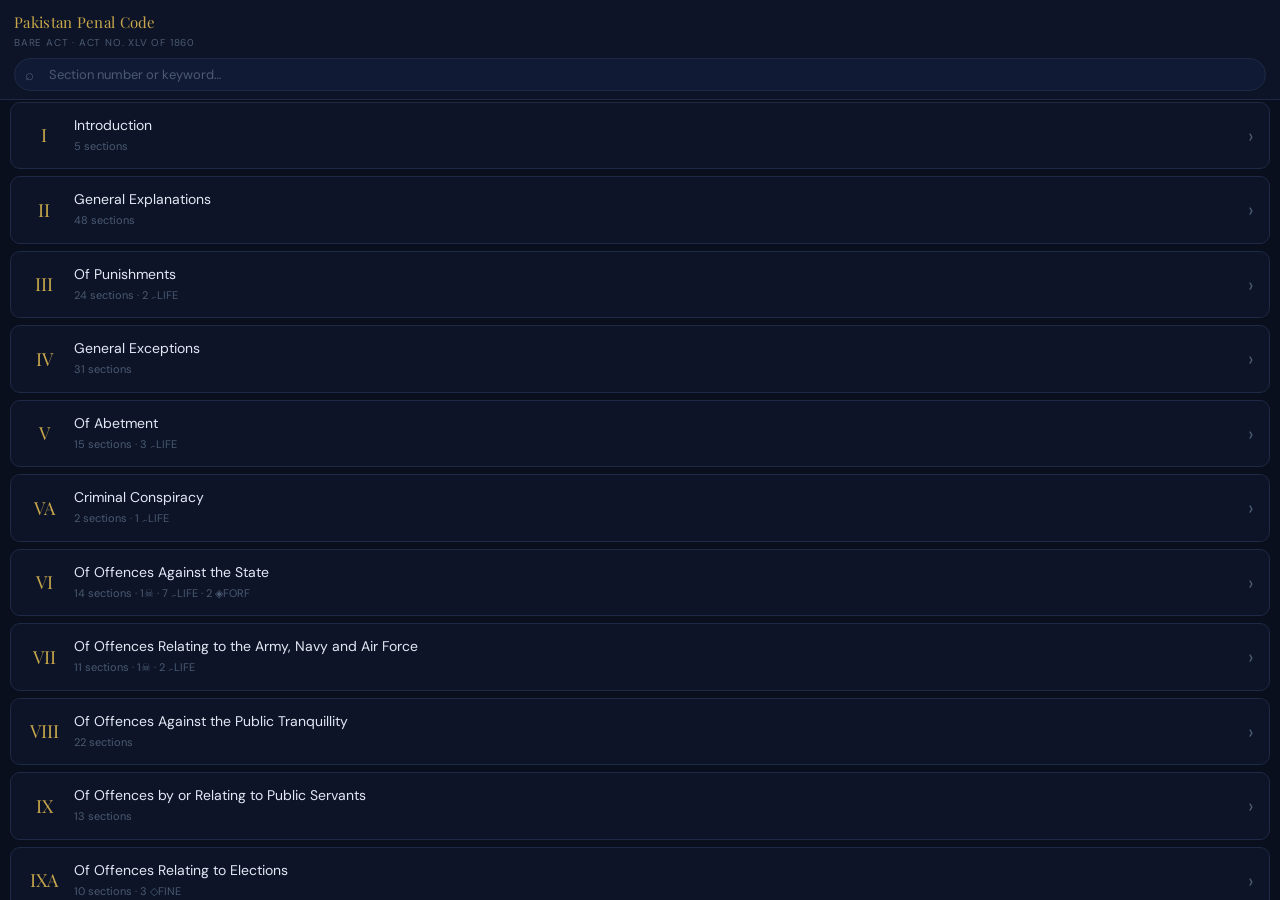
==== commit 3fb20b95: "Rename ppc_bare_act_v47.html to index.html" ====
--- a/index.html
+++ b/index.html
@@ -148,6 +148,29 @@
 #sched2-legend{margin:18px 12px 24px;padding:14px 16px;background:#10182e;border:1px solid #1e2a4a;border-radius:9px}
 .sf-chip{font-family:'JetBrains Mono',monospace;font-size:9px;padding:4px 10px;border-radius:12px;border:1px solid var(--border-dim);color:var(--text-secondary);cursor:pointer;white-space:nowrap;flex-shrink:0}
 .sf-chip.active-sf{border-color:var(--gold);color:var(--gold);background:#1a1408}
+.tf-row{display:flex;gap:5px;padding:6px 10px 8px;overflow-x:auto;scrollbar-width:none;border-top:1px solid var(--border-dim);}
+.tf-row::-webkit-scrollbar{display:none;}
+.tf-chip{font-family:'JetBrains Mono',monospace;font-size:9px;font-weight:600;padding:3px 9px;border-radius:10px;white-space:nowrap;cursor:pointer;letter-spacing:0.04em;border:1px solid;transition:opacity 0.15s;}
+.tf-chip[data-type=death]{border-color:#4a2020;color:#5a3535;background:transparent;}
+.tf-chip[data-type=life]{border-color:#1e2a45;color:#3a4a6a;background:transparent;}
+.tf-chip[data-type=imprisonment]{border-color:#1e3530;color:#3a5545;background:transparent;}
+.tf-chip[data-type=forfeiture]{border-color:#3a3015;color:#5a4a25;background:transparent;}
+.tf-chip[data-type=fine_only]{border-color:#2a1e3a;color:#4a3a5a;background:transparent;}
+.tf-chip[data-type=islamised]{border-color:#1a3a3a;color:#2a5a5a;background:transparent;}
+.tf-chip.tf-active[data-type=death]{border-color:#c0392b;color:#ff6b6b;background:#3d0f0f;}
+.tf-chip.tf-active[data-type=life]{border-color:#2980b9;color:#74b9ff;background:#0f1e3d;}
+.tf-chip.tf-active[data-type=imprisonment]{border-color:#27ae60;color:#55efc4;background:#0f3d2a;}
+.tf-chip.tf-active[data-type=forfeiture]{border-color:#f39c12;color:#fdcb6e;background:#2d2a0f;}
+.tf-chip.tf-active[data-type=fine_only]{border-color:#8e44ad;color:#a29bfe;background:#1e0f3d;}
+.tf-chip.tf-active[data-type=islamised]{border-color:#00b894;color:#55efc4;background:#0a2a2a;}
+.type-badge-row{display:flex;gap:5px;flex-wrap:wrap;margin-top:6px;padding-top:6px;border-top:1px solid var(--border-dim);}
+.tb2{font-family:'JetBrains Mono',monospace;font-size:9px;font-weight:600;letter-spacing:0.04em;padding:2px 7px;border-radius:3px;border:1px solid;}
+.tb2[data-type=death]{background:#3d0f0f;color:#ff6b6b;border-color:#c0392b;}
+.tb2[data-type=life]{background:#0f1e3d;color:#74b9ff;border-color:#2980b9;}
+.tb2[data-type=imprisonment]{background:#0f3d2a;color:#55efc4;border-color:#27ae60;}
+.tb2[data-type=forfeiture]{background:#2d2a0f;color:#fdcb6e;border-color:#f39c12;}
+.tb2[data-type=fine_only]{background:#1e0f3d;color:#a29bfe;border-color:#8e44ad;}
+.tb2[data-type=islamised]{background:#0a2a2a;color:#55efc4;border-color:#00b894;}
 .s2-entry{background:var(--navy2);border:1px solid var(--border-dim);border-radius:8px;padding:11px 13px;margin-bottom:8px}
 .s2-entry.s2-sub{border-left:2px solid #1e3050;margin-left:8px;border-radius:0 6px 6px 0}
 .s2-sec{font-family:'Playfair Display',serif;color:var(--gold);font-size:13px;margin-right:8px}
@@ -197,6 +220,7 @@
     <input id="search" type="search" placeholder="Section number or keyword…" autocomplete="off" autocorrect="off" spellcheck="false">
     <div id="search-results"></div>
   </div>
+  <div id="type-filter-row" class="tf-row" style="display:none;"><span class="tf-chip" data-type="death" onclick="toggleTypeFilter(this)">&#9760; DEATH</span><span class="tf-chip" data-type="life" onclick="toggleTypeFilter(this)">&#10663; LIFE IMPR.</span><span class="tf-chip" data-type="imprisonment" onclick="toggleTypeFilter(this)">&#9680; IMPRISONMENT</span><span class="tf-chip" data-type="forfeiture" onclick="toggleTypeFilter(this)">&#9672; FORFEITURE</span><span class="tf-chip" data-type="fine_only" onclick="toggleTypeFilter(this)">&#9671; FINE ONLY</span><span class="tf-chip" data-type="islamised" onclick="toggleTypeFilter(this)">&#9765; ISLAMISED</span><span id="tf-lock" onclick="toggleFilterLock()" style="font-family:'JetBrains Mono',monospace;font-size:9px;font-weight:600;padding:3px 9px;border-radius:10px;border:1px solid var(--border);color:var(--text-muted);cursor:pointer;white-space:nowrap;flex-shrink:0;margin-left:4px;" title="Lock filter across chapters">&#128275; LOCK</span></div>
 </div>
 
 <!-- ══ SCREEN 1: CHAPTER LIST ══ -->
@@ -207,7 +231,7 @@
 
 <!-- ══ SCREEN 2: SECTION LIST ══ -->
 <div id="screen-section">
-  <div id="ss-list"></div>
+<div id="ss-list"></div>
 </div>
 
 <!-- ══ SCROLL TO TOP ══ -->
@@ -2578,6 +2602,19 @@
 // ═══════════════════════════════════════════════════════════════
 // CHAPTER LIST
 // ═══════════════════════════════════════════════════════════════
+
+function buildChapterTypeSummary(ch){
+  var counts={death:0,life:0,forfeiture:0,fine_only:0,islamised:0};
+  ch.sections.forEach(function(s){
+    var types=SECT_TYPES[s.id]||[];
+    types.forEach(function(t){if(counts.hasOwnProperty(t))counts[t]++;});
+  });
+  var labels={death:'&#9760;',life:' &#10663;LIFE',forfeiture:' &#9672;FORF',fine_only:' &#9671;FINE',islamised:' &#9765;ISLM'};
+  var parts=[];
+  Object.keys(counts).forEach(function(t){if(counts[t]>0)parts.push(counts[t]+labels[t]);});
+  return parts.length?' · '+parts.join(' · '):'';
+}
+
 function buildChapterList(){
   var list = document.getElementById('cl-list');
   list.innerHTML = '';
@@ -2588,7 +2625,7 @@
       '<span class="ch-roman">'+ch.roman+'</span>'
       +'<div class="ch-info">'
         +'<div class="ch-name">'+ch.title+'</div>'
-        +'<div class="ch-meta">'+ch.sections.length+' sections</div>'
+        +'<div class="ch-meta">'+ch.sections.length+' sections'+buildChapterTypeSummary(ch)+'</div>'
       +'</div>'
       +'<span class="ch-arrow">›</span>';
     card.onclick = function(){ openChapter(ch); };
@@ -2650,6 +2687,8 @@
 
   document.getElementById('screen-chapters').classList.add('pushed');
   document.getElementById('screen-section').classList.add('active');
+  document.getElementById('type-filter-row').style.display='flex';
+  resetTypeFilters();
   hideScrollTop();
 }
 
@@ -2658,6 +2697,8 @@
   var chScreen = document.getElementById('screen-chapters');
   chScreen.style.visibility = 'visible';
   document.getElementById('screen-section').classList.remove('active');
+  document.getElementById('type-filter-row').style.display='none';
+  resetTypeFilters();
   chScreen.classList.remove('pushed');
   currentChapter = null;
   setTopbarHome();
@@ -2989,6 +3030,8 @@
   {sec:'S.511',off:'Attempting to commit offence punishable with imprisonment for life or shorter term',cog:null,warr:null,bail:null,comp:true}
 ];
 
+var SECT_TYPES={'s40':['imprisonment'],'s57':['life'],'s73':['imprisonment'],'s75':['life','imprisonment'],'s115':['life','imprisonment'],'s117':['imprisonment'],'s118':['life','imprisonment'],'s119':['life','imprisonment'],'s120b':['life','imprisonment'],'s121':['death','life'],'s121a':['life','imprisonment'],'s122':['life','imprisonment'],'s123':['imprisonment'],'s123a':['imprisonment'],'s123b':['imprisonment'],'s124':['imprisonment'],'s124a':['life','imprisonment'],'s125':['life','imprisonment'],'s126':['imprisonment','forfeiture'],'s127':['imprisonment','forfeiture'],'s128':['life','imprisonment'],'s129':['imprisonment'],'s130':['life','imprisonment'],'s131':['life','imprisonment'],'s132':['death','life','imprisonment'],'s133':['imprisonment'],'s134':['imprisonment'],'s135':['imprisonment'],'s136':['imprisonment'],'s138':['imprisonment'],'s140':['imprisonment'],'s144':['imprisonment'],'s145':['imprisonment'],'s147':['imprisonment'],'s148':['imprisonment'],'s151':['imprisonment'],'s152':['imprisonment'],'s153':['imprisonment'],'s153a':['imprisonment'],'s153b':['imprisonment'],'s157':['imprisonment'],'s158':['imprisonment'],'s160':['imprisonment'],'s161':['imprisonment'],'s162':['imprisonment'],'s163':['imprisonment'],'s164':['imprisonment'],'s165':['imprisonment'],'s166':['imprisonment'],'s167':['imprisonment'],'s168':['imprisonment'],'s169':['imprisonment'],'s170':['imprisonment'],'s171':['imprisonment'],'s171e':['imprisonment'],'s171f':['imprisonment'],'s171g':['fine_only'],'s171h':['fine_only'],'s171i':['fine_only'],'s171j':['imprisonment'],'s172':['imprisonment'],'s173':['imprisonment'],'s174':['imprisonment'],'s175':['imprisonment'],'s176':['imprisonment'],'s177':['imprisonment'],'s178':['imprisonment'],'s179':['imprisonment'],'s180':['imprisonment'],'s181':['imprisonment'],'s182':['life','imprisonment'],'s183':['imprisonment'],'s184':['imprisonment'],'s185':['imprisonment'],'s186':['imprisonment'],'s187':['imprisonment'],'s188':['imprisonment'],'s189':['imprisonment'],'s190':['imprisonment'],'s193':['imprisonment'],'s194':['life','imprisonment'],'s195':['life','imprisonment'],'s201':['death','life','imprisonment'],'s203':['imprisonment'],'s208':['imprisonment'],'s211':['life','imprisonment'],'s212':['death','life','imprisonment'],'s214':['death','life','imprisonment'],'s216':['life','imprisonment'],'s216a':['imprisonment'],'s222':['life','imprisonment'],'s224':['imprisonment'],'s225':['life','imprisonment'],'s225a':['imprisonment'],'s228':['imprisonment'],'s231':['imprisonment'],'s232':['life','imprisonment'],'s241':['imprisonment'],'s246':['imprisonment'],'s247':['imprisonment'],'s255':['life','imprisonment'],'s263a':['fine_only'],'s271':['imprisonment'],'s272':['imprisonment'],'s277':['imprisonment'],'s279':['imprisonment'],'s283':['fine_only'],'s292':['imprisonment'],'s292a':['imprisonment'],'s293':['imprisonment'],'s294':['imprisonment'],'s294a':['imprisonment'],'s294b':['imprisonment'],'s295a':['imprisonment'],'s295b':['life'],'s295c':['death'],'s298':['imprisonment'],'s298a':['imprisonment'],'s298b':['imprisonment'],'s299':['islamised'],'s300':['islamised'],'s301':['islamised'],'s302':['islamised'],'s303':['islamised'],'s304':['islamised'],'s305':['islamised'],'s306':['islamised'],'s307':['islamised'],'s308':['islamised'],'s309':['islamised'],'s310':['islamised'],'s310a':['islamised'],'s311':['islamised'],'s312':['islamised'],'s313':['islamised'],'s314':['islamised'],'s315':['islamised'],'s316':['islamised'],'s317':['islamised'],'s318':['islamised'],'s319':['islamised'],'s320':['islamised'],'s321':['islamised'],'s322':['islamised'],'s323':['islamised'],'s324':['islamised'],'s325':['islamised'],'s326':['islamised'],'s327':['islamised'],'s328':['islamised'],'s328a':['islamised'],'s329':['islamised'],'s330':['islamised'],'s331':['islamised'],'s332':['islamised'],'s333':['islamised'],'s334':['islamised'],'s335':['islamised'],'s336':['islamised'],'s336a':['islamised'],'s336b':['islamised'],'s337':['islamised'],'s337a':['islamised'],'s337b':['islamised'],'s337c':['islamised'],'s337d':['islamised'],'s337e':['islamised'],'s337f':['islamised'],'s337g':['islamised'],'s337h':['islamised'],'s337i':['islamised'],'s337j':['islamised'],'s337k':['islamised'],'s337l':['islamised'],'s337m':['islamised'],'s337n':['islamised'],'s337o':['islamised'],'s337p':['islamised'],'s337q':['islamised'],'s337r':['islamised'],'s337s':['islamised'],'s337t':['islamised'],'s337u':['islamised'],'s337v':['islamised'],'s337w':['islamised'],'s337x':['islamised'],'s337y':['islamised'],'s337z':['islamised'],'s338':['islamised'],'s338a':['islamised'],'s338b':['islamised'],'s338c':['islamised'],'s338d':['islamised'],'s338e':['islamised'],'s338f':['islamised'],'s338g':['islamised'],'s338h':['islamised'],'s341':['imprisonment'],'s342':['imprisonment'],'s343':['imprisonment'],'s344':['imprisonment'],'s345':['imprisonment'],'s346':['imprisonment'],'s347':['imprisonment'],'s348':['imprisonment'],'s352':['imprisonment'],'s353':['imprisonment'],'s354':['imprisonment'],'s354a':['life'],'s355':['imprisonment'],'s356':['imprisonment'],'s357':['imprisonment'],'s358':['imprisonment'],'s363':['imprisonment'],'s364':['life','imprisonment'],'s364a':['death','life','imprisonment'],'s365':['imprisonment'],'s365a':['life','forfeiture'],'s365b':['life'],'s366a':['imprisonment'],'s366b':['imprisonment'],'s367':['imprisonment'],'s367a':['death','imprisonment'],'s369':['imprisonment'],'s370':['imprisonment'],'s371':['life','imprisonment'],'s371a':['imprisonment'],'s371b':['imprisonment'],'s374':['imprisonment'],'s375a':['death','life'],'s376':['death','life','imprisonment'],'s376a':['imprisonment'],'s377':['life','imprisonment'],'s377b':['imprisonment'],'s379':['imprisonment'],'s380':['imprisonment'],'s381':['imprisonment'],'s381a':['imprisonment'],'s382':['imprisonment'],'s384':['imprisonment'],'s385':['imprisonment'],'s386':['imprisonment'],'s387':['imprisonment'],'s388':['life','imprisonment'],'s389':['life','imprisonment'],'s392':['imprisonment'],'s393':['imprisonment'],'s394':['life','imprisonment'],'s395':['life','imprisonment'],'s396':['death','life','imprisonment'],'s399':['imprisonment'],'s400':['life','imprisonment'],'s401':['imprisonment'],'s402':['imprisonment'],'s402c':['life'],'s403':['imprisonment'],'s404':['imprisonment'],'s406':['imprisonment'],'s408':['imprisonment'],'s409':['life','imprisonment'],'s411':['imprisonment'],'s412':['life','imprisonment'],'s413':['life','imprisonment'],'s414':['imprisonment'],'s417':['imprisonment'],'s418':['imprisonment'],'s419':['imprisonment'],'s420':['imprisonment'],'s421':['imprisonment'],'s422':['imprisonment'],'s423':['imprisonment'],'s424':['imprisonment'],'s426':['imprisonment'],'s427':['imprisonment'],'s428':['imprisonment'],'s429':['imprisonment'],'s430':['imprisonment'],'s431':['imprisonment'],'s432':['imprisonment'],'s433':['imprisonment'],'s434':['imprisonment'],'s435':['imprisonment'],'s436':['life','imprisonment'],'s437':['imprisonment'],'s438':['life','imprisonment'],'s439':['imprisonment'],'s440':['imprisonment'],'s447':['imprisonment'],'s448':['imprisonment'],'s449':['life','imprisonment'],'s450':['life','imprisonment'],'s451':['imprisonment'],'s452':['imprisonment'],'s453':['imprisonment'],'s454':['imprisonment'],'s455':['imprisonment'],'s456':['imprisonment'],'s457':['imprisonment'],'s458':['imprisonment'],'s459':['imprisonment'],'s460':['imprisonment'],'s461':['imprisonment'],'s462':['imprisonment'],'s465':['imprisonment'],'s466':['imprisonment'],'s467':['life','imprisonment'],'s468':['imprisonment'],'s469':['imprisonment'],'s472':['life','imprisonment'],'s473':['imprisonment'],'s474':['life','imprisonment'],'s475':['life','imprisonment'],'s476':['imprisonment'],'s477':['life','imprisonment'],'s477a':['imprisonment'],'s482':['imprisonment'],'s483':['imprisonment'],'s484':['imprisonment'],'s485':['imprisonment'],'s486':['imprisonment'],'s487':['imprisonment'],'s489':['imprisonment'],'s489a':['life','imprisonment'],'s489b':['life','imprisonment'],'s489c':['imprisonment'],'s489d':['life','imprisonment'],'s489e':['imprisonment'],'s489f':['imprisonment'],'s489g':['imprisonment'],'s491':['imprisonment'],'s493a':['imprisonment'],'s494':['imprisonment'],'s495':['imprisonment'],'s496':['imprisonment'],'s496a':['imprisonment'],'s498b':['imprisonment'],'s498c':['imprisonment'],'s500':['imprisonment'],'s501':['imprisonment'],'s502':['imprisonment'],'s504':['imprisonment'],'s505':['imprisonment'],'s506':['life','imprisonment'],'s507':['imprisonment'],'s508':['imprisonment'],'s509':['imprisonment'],'s510':['imprisonment'],'s511':['life']};
+
 // ═══════════════════════════════════════════════════════════════
 // BUILD SECTION CARD
 // ═══════════════════════════════════════════════════════════════
@@ -3035,6 +3078,7 @@
   var isOM = sec.status === 'omitted' || sec.status === 'repealed';
   var card = document.createElement('div');
   card.className = 'sec-card' + (isOM ? ' omitted-card' : '');
+  card.setAttribute('data-sec-id', sec.id);
   card.id = 'card-' + sec.id;
 
   var badge = '';
@@ -3094,6 +3138,14 @@
   }
 
   body += renderSchedBadges(sec.sched2);
+
+  var secTypes=SECT_TYPES[sec.id]||[];
+  if(secTypes.length){
+    var tl={death:'&#9760; DEATH',life:'&#10663; LIFE IMPR.',imprisonment:'&#9680; IMPRISONMENT',forfeiture:'&#9672; FORFEITURE',fine_only:'&#9671; FINE ONLY',islamised:'&#9765; ISLAMISED'};
+    var tbH='';
+    secTypes.forEach(function(t){tbH+='<span class="tb2" data-type="'+t+'" onclick="activateTypeFilter(\''+t+'\')" style="cursor:pointer;">'+tl[t]+'</span>';});
+    if(tbH) body+='<div class="type-badge-row">'+tbH+'</div>';
+  }
 
   body += '</div>';
   card.innerHTML = head + body;
@@ -3174,6 +3226,64 @@
   document.getElementById('screen-sched2').style.display='none';
 }
 
+
+var _activeTypeFilters=[];
+var _filterLocked=false;
+function toggleFilterLock(){
+  _filterLocked=!_filterLocked;
+  var btn=document.getElementById('tf-lock');
+  if(btn){
+    btn.style.borderColor=_filterLocked?'var(--gold)':' var(--border)';
+    btn.style.color=_filterLocked?'var(--gold)':' var(--text-muted)';
+    btn.style.background=_filterLocked?'#1a1408':'transparent';
+    btn.innerHTML=_filterLocked?'&#128274; LOCKED':'&#128275; LOCK';
+  }
+}
+function activateTypeFilter(t){
+  var chip=document.querySelector('.tf-chip[data-type="'+t+'"]');
+  if(chip&&!chip.classList.contains('tf-active')) toggleTypeFilter(chip);
+}
+function toggleTypeFilter(el){var t=el.getAttribute('data-type');var i=_activeTypeFilters.indexOf(t);if(i===-1){_activeTypeFilters.push(t);el.classList.add('tf-active');}else{_activeTypeFilters.splice(i,1);el.classList.remove('tf-active');}applyTypeFilter();}
+function applyTypeFilter(){
+  var cards=document.querySelectorAll('#ss-list .sec-card');
+  var shown=0,hidden=0,derivHidden=0;
+  cards.forEach(function(card){
+    var sid=card.getAttribute('data-sec-id');
+    if(_activeTypeFilters.length===0){card.style.display='';shown++;return;}
+    var types=SECT_TYPES[sid]||[];
+    var match=_activeTypeFilters.some(function(f){return types.indexOf(f)!==-1;});
+    card.style.display=match?'':'none';
+    if(match){shown++;}else{
+      hidden++;
+      if(types.indexOf('islamised')!==-1||types.length===0) derivHidden++;
+    }
+  });
+  var sub=document.getElementById('gtb-sub');
+  if(sub&&currentChapter){
+    sub.textContent=_activeTypeFilters.length>0?shown+' of '+currentChapter.sections.length+' sections':currentChapter.sections.length+' sections';
+  }
+  var note=document.getElementById('type-filter-note');
+  if(!note){
+    note=document.createElement('div');
+    note.id='type-filter-note';
+    note.style.cssText='font-family:\'JetBrains Mono\',monospace;font-size:10px;color:var(--text-muted);padding:12px 14px 4px;text-align:center;line-height:1.6;';
+    document.getElementById('ss-list').appendChild(note);
+  }
+  if(_activeTypeFilters.length>0&&hidden>0){
+    var msg=hidden+' section'+(hidden>1?'s':'')+' not shown';
+    if(derivHidden>0) msg+=' · '+derivHidden+' use framework-specific punishment (Islamised or derivative)';
+    note.textContent=msg;
+    note.style.display='block';
+  } else {
+    note.style.display='none';
+  }
+}
+function resetTypeFilters(){
+  if(_filterLocked) return;
+  _activeTypeFilters=[];
+  document.querySelectorAll('.tf-chip').forEach(function(c){c.classList.remove('tf-active');});
+  applyTypeFilter();
+}
 function toggleSec(id){
   var b = document.getElementById('body-'+id);
   var c = document.getElementById('chev-'+id);
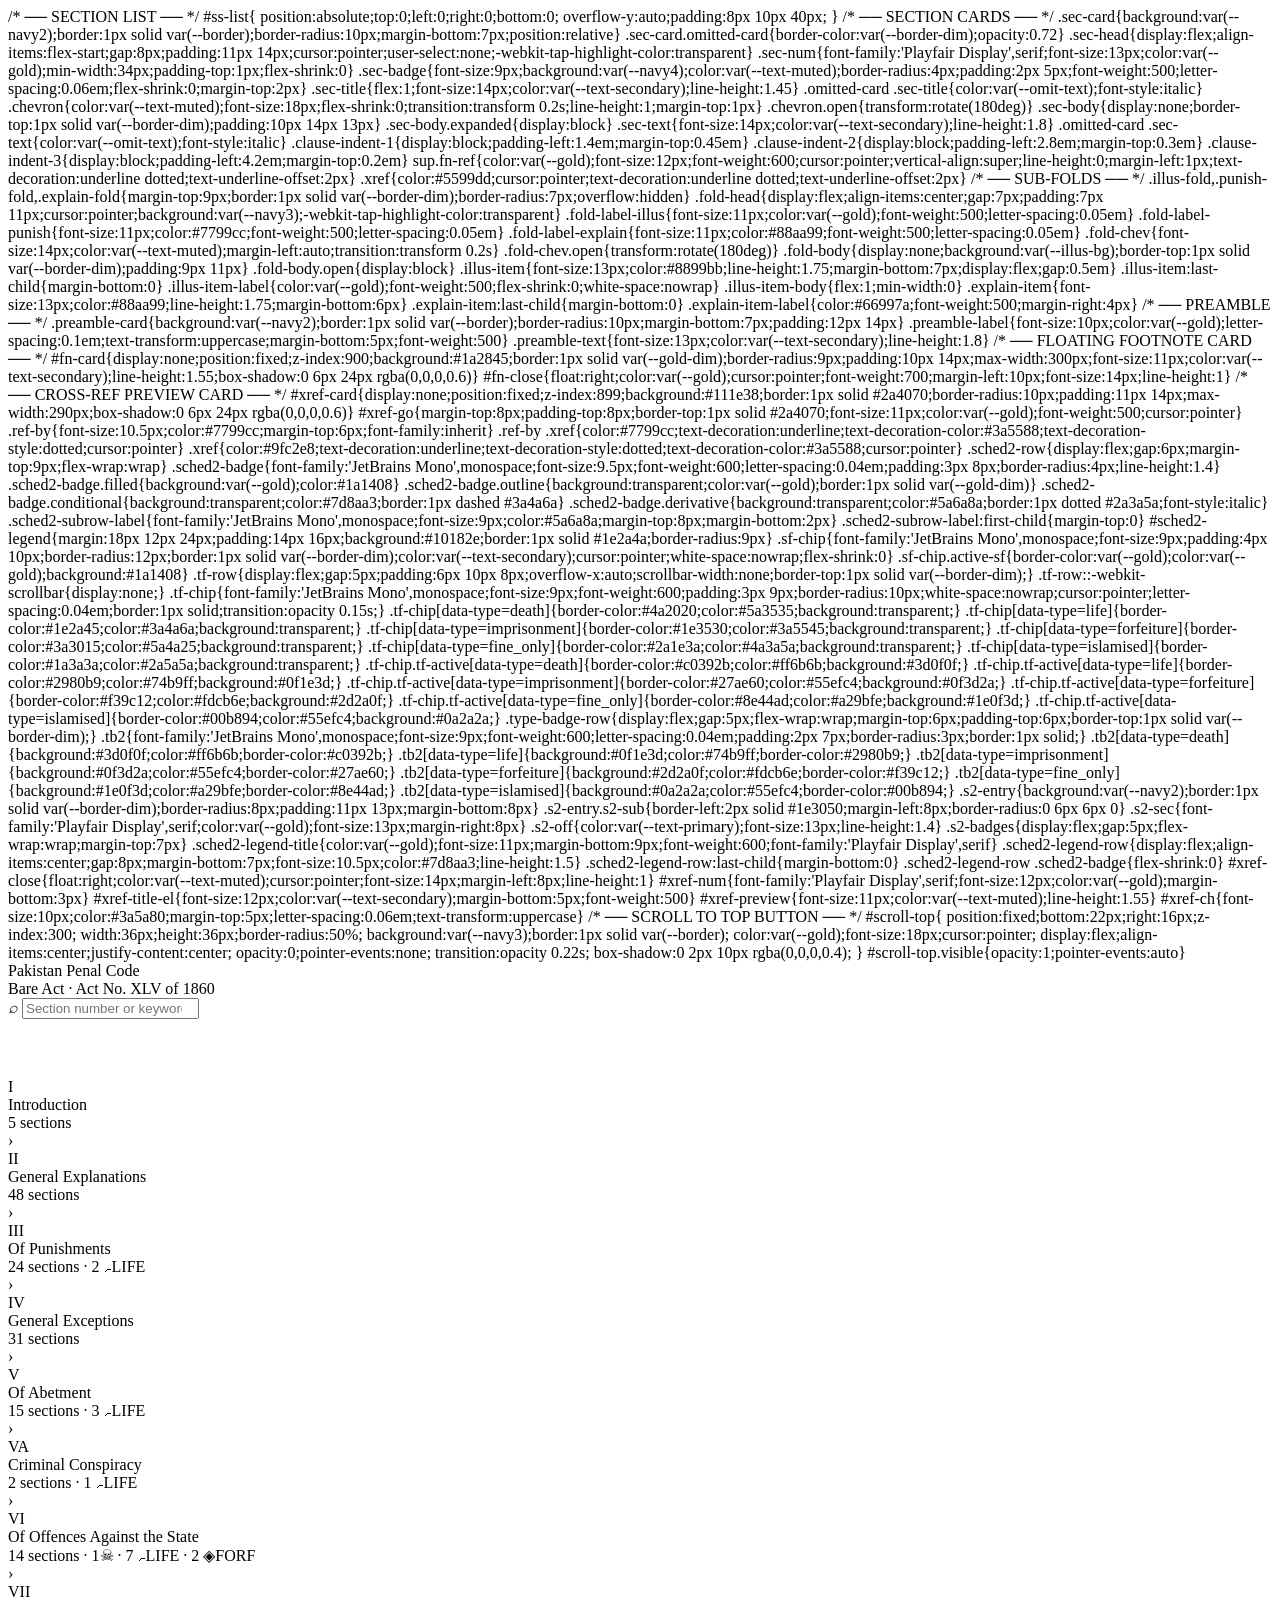
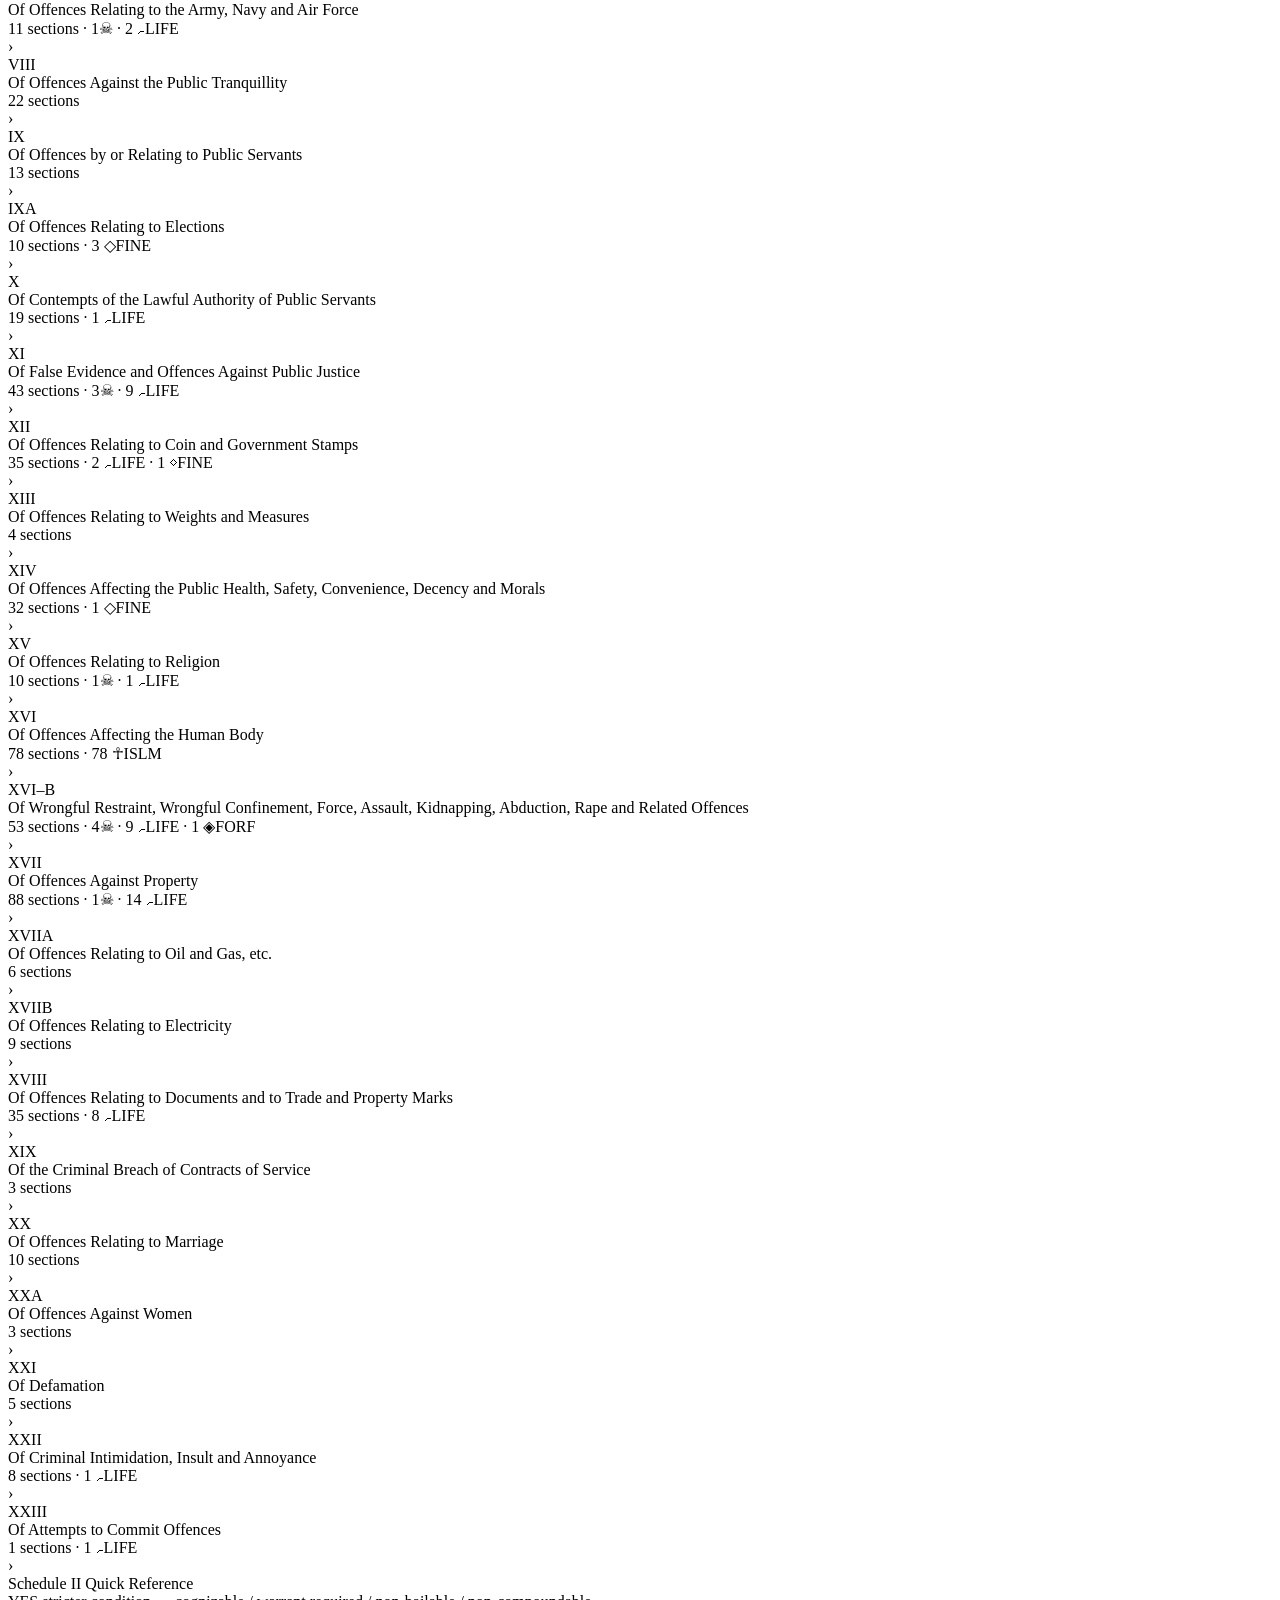
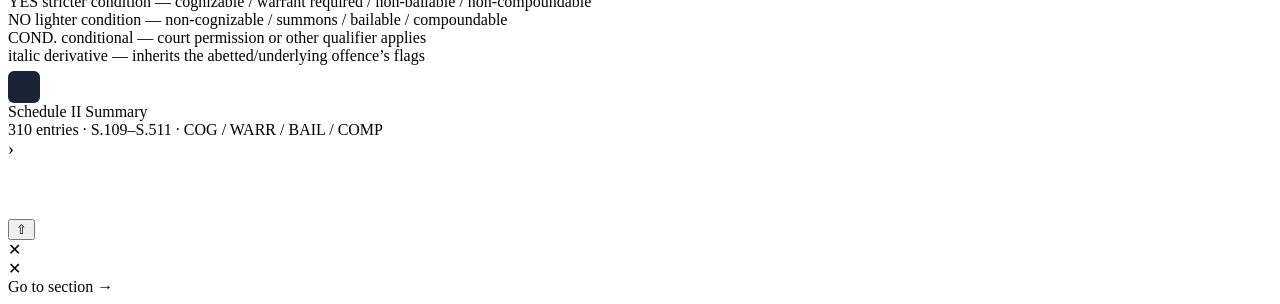
==== commit 62202e24: "Remove existing HTML and CSS from index.html Removed HTML structure and styles from index.html." ====
--- a/index.html
+++ b/index.html
@@ -1,83 +1,3 @@
-<!DOCTYPE html>
-<html lang="en">
-<head>
-<meta charset="UTF-8">
-<meta name="viewport" content="width=device-width, initial-scale=1.0, maximum-scale=1.0">
-<title>PPC Bare Act</title>
-<link rel="preconnect" href="https://fonts.googleapis.com">
-<link rel="preconnect" href="https://fonts.gstatic.com" crossorigin>
-<link href="https://fonts.googleapis.com/css2?family=Playfair+Display:wght@600;700&family=DM+Sans:wght@300;400;500&display=swap" rel="stylesheet">
-<style>
-*{box-sizing:border-box;margin:0;padding:0}
-:root{
-  --navy:#0a0f1e;
-  --navy2:#0d1428;
-  --navy3:#111a35;
-  --navy4:#16203d;
-  --gold:#c8a84b;
-  --gold-dim:#8a6f2e;
-  --text-primary:#e2e8f4;
-  --text-secondary:#dde3ee;
-  --text-muted:#4a5a72;
-  --border:#1e2a45;
-  --border-dim:#131d35;
-  --illus-bg:#080e1c;
-  --omit-text:#3a4a62;
-}
-html,body{height:100%;background:var(--navy);color:var(--text-primary);font-family:'DM Sans',sans-serif;font-size:14px;line-height:1.6;overscroll-behavior:none;overflow:hidden}
-
-/* ── PERSISTENT TOP BAR (always visible) ── */
-#global-topbar{
-  position:fixed;top:0;left:0;right:0;z-index:200;
-  background:var(--navy2);border-bottom:1px solid var(--border);
-  padding:10px 14px 8px;
-}
-#gtb-row1{display:flex;align-items:center;gap:10px;margin-bottom:7px}
-#gtb-back{display:none;background:none;border:none;color:var(--gold);font-size:22px;cursor:pointer;padding:0 4px;line-height:1;flex-shrink:0}
-#gtb-titles{flex:1;min-width:0}
-#gtb-main-title{font-family:'Playfair Display',serif;font-size:15px;color:var(--gold);letter-spacing:0.02em}
-#gtb-sub{font-size:10px;color:var(--text-muted);letter-spacing:0.08em;text-transform:uppercase;margin-top:1px}
-#gtb-ch-label{font-size:10px;color:var(--text-muted);letter-spacing:0.1em;text-transform:uppercase;display:none}
-#gtb-ch-title{font-family:'Playfair Display',serif;font-size:14px;color:var(--text-primary);white-space:nowrap;overflow:hidden;text-overflow:ellipsis;display:none}
-#gtb-expand{display:none;background:none;border:none;color:var(--text-muted);font-size:11px;font-family:'DM Sans',sans-serif;cursor:pointer;flex-shrink:0;white-space:nowrap}
-#gtb-expand:hover{color:var(--gold)}
-#search-wrap{position:relative}
-#search{width:100%;background:var(--navy3);border:1px solid var(--border);border-radius:20px;padding:7px 14px 7px 34px;color:var(--text-primary);font-family:'DM Sans',sans-serif;font-size:13px;outline:none;-webkit-appearance:none}
-#search::placeholder{color:var(--text-muted)}
-#search:focus{border-color:var(--gold-dim)}
-#search-icon{position:absolute;left:11px;top:50%;transform:translateY(-50%);color:var(--text-muted);font-size:15px;pointer-events:none;font-style:normal}
-#search-results{display:none;position:absolute;top:calc(100% + 4px);left:0;right:0;background:var(--navy2);border:1px solid var(--border);border-radius:10px;z-index:500;max-height:50vh;overflow-y:auto;box-shadow:0 8px 24px rgba(0,0,0,0.7)}
-.sr-item{padding:10px 14px;border-bottom:1px solid var(--border-dim);cursor:pointer;display:flex;gap:10px;align-items:flex-start}
-.sr-item:hover{background:var(--navy3)}
-.sr-item:last-child{border-bottom:none}
-.sr-num{font-size:11px;color:var(--gold);min-width:38px;flex-shrink:0;padding-top:1px;font-family:'Playfair Display',serif}
-.sr-ch{font-size:10px;color:var(--text-muted);margin-bottom:2px}
-.sr-title{font-size:13px;color:var(--text-secondary)}
-.sr-snippet{font-size:11px;color:var(--text-muted);margin-top:2px;line-height:1.4}
-
-/* ── SCREENS ── */
-#screen-chapters,#screen-section{
-  position:fixed;top:0;left:0;right:0;bottom:0;
-  transition:transform 0.28s cubic-bezier(.4,0,.2,1);
-  will-change:transform;
-}
-#screen-section{transform:translateX(100%)}
-#screen-section.active{transform:translateX(0)}
-#screen-chapters.pushed{transform:translateX(-100%)}
-
-/* ── CHAPTER LIST ── */
-#cl-list{
-  position:absolute;top:0;left:0;right:0;bottom:0;
-  overflow-y:auto;padding:10px 10px 20px;
-}
-.ch-card{background:var(--navy2);border:1px solid var(--border);border-radius:10px;margin-bottom:7px;padding:13px 15px;display:flex;align-items:center;gap:12px;cursor:pointer;-webkit-tap-highlight-color:transparent}
-.ch-card:hover,.ch-card:active{background:var(--navy3)}
-.ch-roman{font-family:'Playfair Display',serif;font-size:18px;color:var(--gold);min-width:36px;text-align:center;flex-shrink:0}
-.ch-info{flex:1}
-.ch-name{font-size:14px;color:var(--text-primary);line-height:1.35;margin-bottom:3px}
-.ch-meta{font-size:11px;color:var(--text-muted)}
-.ch-arrow{color:var(--text-muted);font-size:20px;flex-shrink:0}
-
 /* ── SECTION LIST ── */
 #ss-list{
   position:absolute;top:0;left:0;right:0;bottom:0;
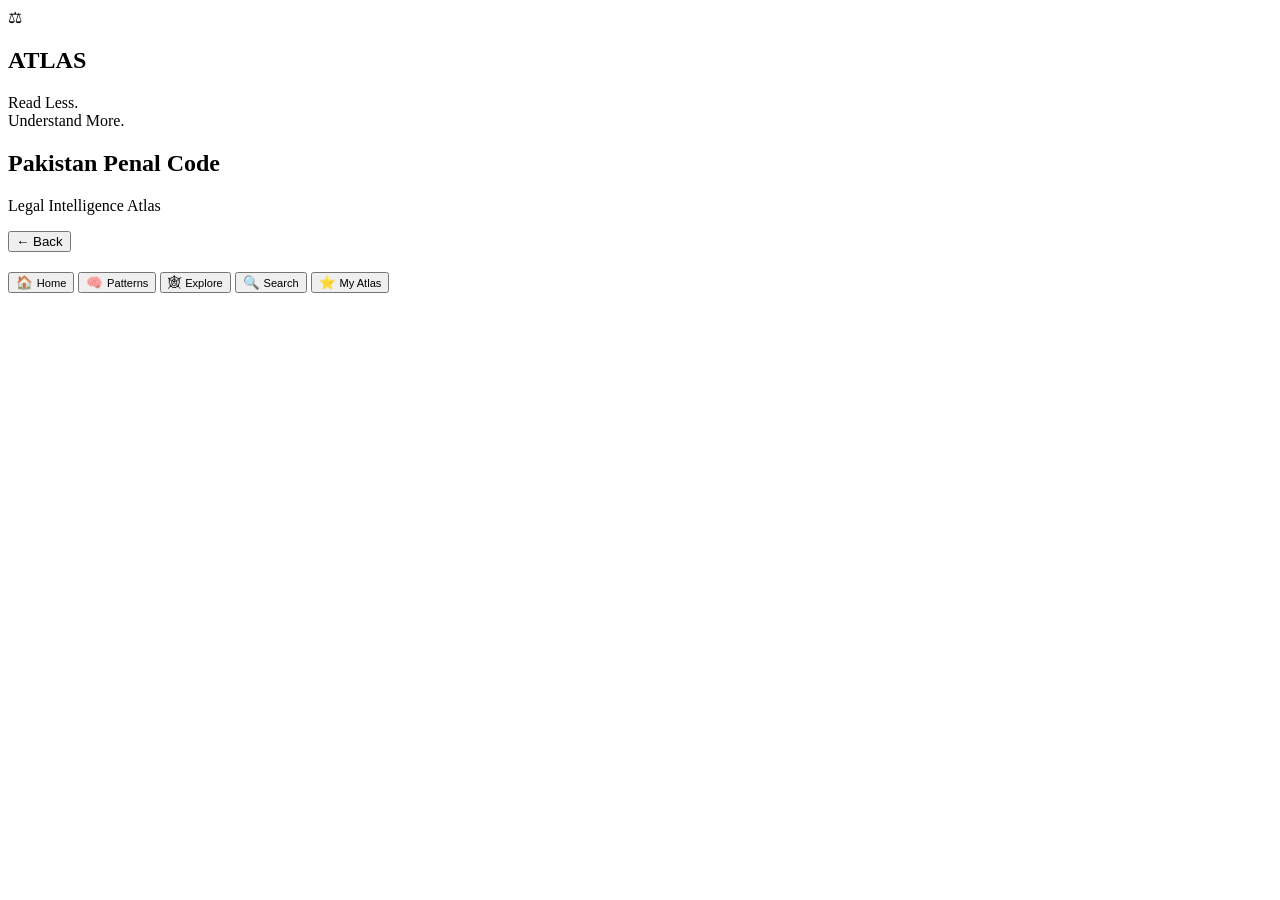
==== commit 7310a354: "Add initial HTML structure for Atlas application" ====
--- a/index.html
+++ b/index.html
@@ -1,3446 +1,158 @@
-/* ── SECTION LIST ── */
-#ss-list{
-  position:absolute;top:0;left:0;right:0;bottom:0;
-  overflow-y:auto;padding:8px 10px 40px;
+<!DOCTYPE html>
+<html lang="en">
+<head>
+    <meta charset="UTF-8">
+    <meta name="viewport"
+          content="width=device-width, initial-scale=1.0, viewport-fit=cover">
+
+    <title>Atlas</title>
+
+    <meta name="theme-color" content="#132238">
+    <meta name="description"
+          content="Atlas - Read Less. Understand More.">
+
+    <link rel="manifest" href="manifest.json">
+    <link rel="icon" href="assets/icon-192.png">
+
+    <link rel="stylesheet" href="atlas.css">
+</head>
+
+<body>
+
+<div id="app">
+
+    <!-- Splash Screen -->
+
+    <section id="splash" class="screen active">
+
+        <div class="logo">
+
+            <div class="logo-circle">
+                ⚖
+            </div>
+
+            <h1>ATLAS</h1>
+
+            <p class="tagline">
+                Read Less.<br>
+                Understand More.
+            </p>
+
+        </div>
+
+    </section>
+
+    <!-- Home Screen -->
+
+    <section id="home" class="screen">
+
+        <header class="header">
+
+            <h2>Pakistan Penal Code</h2>
+
+            <p class="subtitle">
+                Legal Intelligence Atlas
+            </p>
+
+        </header>
+
+        <main id="homeCards" class="card-grid">
+
+            <!-- Filled by atlas.js -->
+
+        </main>
+
+    </section>
+
+    <!-- Detail Screen -->
+
+    <section id="detail" class="screen">
+
+        <header class="header">
+
+            <button
+                id="backButton"
+                class="back-button">
+
+                ← Back
+
+            </button>
+
+            <h2 id="detailTitle"></h2>
+
+        </header>
+
+        <main id="detailContent">
+
+        </main>
+
+    </section>
+
+</div>
+
+<!-- Bottom Navigation -->
+
+<nav id="bottomNav">
+
+    <button data-screen="home">
+
+        <span>🏠</span>
+
+        <small>Home</small>
+
+    </button>
+
+    <button data-screen="patterns">
+
+        <span>🧠</span>
+
+        <small>Patterns</small>
+
+    </button>
+
+    <button data-screen="explore">
+
+        <span>🕸</span>
+
+        <small>Explore</small>
+
+    </button>
+
+    <button data-screen="search">
+
+        <span>🔍</span>
+
+        <small>Search</small>
+
+    </button>
+
+    <button data-screen="saved">
+
+        <span>⭐</span>
+
+        <small>My Atlas</small>
+
+    </button>
+
+</nav>
+
+<script src="knowledge.js"></script>
+<script src="atlas.js"></script>
+
+<script>
+
+if ('serviceWorker' in navigator) {
+
+    window.addEventListener('load', () => {
+
+        navigator.serviceWorker
+            .register('service-worker.js');
+
+    });
+
 }
 
-/* ── SECTION CARDS ── */
-.sec-card{background:var(--navy2);border:1px solid var(--border);border-radius:10px;margin-bottom:7px;position:relative}
-.sec-card.omitted-card{border-color:var(--border-dim);opacity:0.72}
-.sec-head{display:flex;align-items:flex-start;gap:8px;padding:11px 14px;cursor:pointer;user-select:none;-webkit-tap-highlight-color:transparent}
-.sec-num{font-family:'Playfair Display',serif;font-size:13px;color:var(--gold);min-width:34px;padding-top:1px;flex-shrink:0}
-.sec-badge{font-size:9px;background:var(--navy4);color:var(--text-muted);border-radius:4px;padding:2px 5px;font-weight:500;letter-spacing:0.06em;flex-shrink:0;margin-top:2px}
-.sec-title{flex:1;font-size:14px;color:var(--text-secondary);line-height:1.45}
-.omitted-card .sec-title{color:var(--omit-text);font-style:italic}
-.chevron{color:var(--text-muted);font-size:18px;flex-shrink:0;transition:transform 0.2s;line-height:1;margin-top:1px}
-.chevron.open{transform:rotate(180deg)}
-.sec-body{display:none;border-top:1px solid var(--border-dim);padding:10px 14px 13px}
-.sec-body.expanded{display:block}
-.sec-text{font-size:14px;color:var(--text-secondary);line-height:1.8}
-.omitted-card .sec-text{color:var(--omit-text);font-style:italic}
-.clause-indent-1{display:block;padding-left:1.4em;margin-top:0.45em}
-.clause-indent-2{display:block;padding-left:2.8em;margin-top:0.3em}
-.clause-indent-3{display:block;padding-left:4.2em;margin-top:0.2em}
-sup.fn-ref{color:var(--gold);font-size:12px;font-weight:600;cursor:pointer;vertical-align:super;line-height:0;margin-left:1px;text-decoration:underline dotted;text-underline-offset:2px}
-.xref{color:#5599dd;cursor:pointer;text-decoration:underline dotted;text-underline-offset:2px}
-
-/* ── SUB-FOLDS ── */
-.illus-fold,.punish-fold,.explain-fold{margin-top:9px;border:1px solid var(--border-dim);border-radius:7px;overflow:hidden}
-.fold-head{display:flex;align-items:center;gap:7px;padding:7px 11px;cursor:pointer;background:var(--navy3);-webkit-tap-highlight-color:transparent}
-.fold-label-illus{font-size:11px;color:var(--gold);font-weight:500;letter-spacing:0.05em}
-.fold-label-punish{font-size:11px;color:#7799cc;font-weight:500;letter-spacing:0.05em}
-.fold-label-explain{font-size:11px;color:#88aa99;font-weight:500;letter-spacing:0.05em}
-.fold-chev{font-size:14px;color:var(--text-muted);margin-left:auto;transition:transform 0.2s}
-.fold-chev.open{transform:rotate(180deg)}
-.fold-body{display:none;background:var(--illus-bg);border-top:1px solid var(--border-dim);padding:9px 11px}
-.fold-body.open{display:block}
-.illus-item{font-size:13px;color:#8899bb;line-height:1.75;margin-bottom:7px;display:flex;gap:0.5em}
-.illus-item:last-child{margin-bottom:0}
-.illus-item-label{color:var(--gold);font-weight:500;flex-shrink:0;white-space:nowrap}
-.illus-item-body{flex:1;min-width:0}
-.explain-item{font-size:13px;color:#88aa99;line-height:1.75;margin-bottom:6px}
-.explain-item:last-child{margin-bottom:0}
-.explain-item-label{color:#66997a;font-weight:500;margin-right:4px}
-
-/* ── PREAMBLE ── */
-.preamble-card{background:var(--navy2);border:1px solid var(--border);border-radius:10px;margin-bottom:7px;padding:12px 14px}
-.preamble-label{font-size:10px;color:var(--gold);letter-spacing:0.1em;text-transform:uppercase;margin-bottom:5px;font-weight:500}
-.preamble-text{font-size:13px;color:var(--text-secondary);line-height:1.8}
-
-/* ── FLOATING FOOTNOTE CARD ── */
-#fn-card{display:none;position:fixed;z-index:900;background:#1a2845;border:1px solid var(--gold-dim);border-radius:9px;padding:10px 14px;max-width:300px;font-size:11px;color:var(--text-secondary);line-height:1.55;box-shadow:0 6px 24px rgba(0,0,0,0.6)}
-#fn-close{float:right;color:var(--gold);cursor:pointer;font-weight:700;margin-left:10px;font-size:14px;line-height:1}
-
-/* ── CROSS-REF PREVIEW CARD ── */
-#xref-card{display:none;position:fixed;z-index:899;background:#111e38;border:1px solid #2a4070;border-radius:10px;padding:11px 14px;max-width:290px;box-shadow:0 6px 24px rgba(0,0,0,0.6)}
-#xref-go{margin-top:8px;padding-top:8px;border-top:1px solid #2a4070;font-size:11px;color:var(--gold);font-weight:500;cursor:pointer}
-.ref-by{font-size:10.5px;color:#7799cc;margin-top:6px;font-family:inherit}
-.ref-by .xref{color:#7799cc;text-decoration:underline;text-decoration-color:#3a5588;text-decoration-style:dotted;cursor:pointer}
-.xref{color:#9fc2e8;text-decoration:underline;text-decoration-style:dotted;text-decoration-color:#3a5588;cursor:pointer}
-.sched2-row{display:flex;gap:6px;margin-top:9px;flex-wrap:wrap}
-.sched2-badge{font-family:'JetBrains Mono',monospace;font-size:9.5px;font-weight:600;letter-spacing:0.04em;padding:3px 8px;border-radius:4px;line-height:1.4}
-.sched2-badge.filled{background:var(--gold);color:#1a1408}
-.sched2-badge.outline{background:transparent;color:var(--gold);border:1px solid var(--gold-dim)}
-.sched2-badge.conditional{background:transparent;color:#7d8aa3;border:1px dashed #3a4a6a}
-.sched2-badge.derivative{background:transparent;color:#5a6a8a;border:1px dotted #2a3a5a;font-style:italic}
-.sched2-subrow-label{font-family:'JetBrains Mono',monospace;font-size:9px;color:#5a6a8a;margin-top:8px;margin-bottom:2px}
-.sched2-subrow-label:first-child{margin-top:0}
-#sched2-legend{margin:18px 12px 24px;padding:14px 16px;background:#10182e;border:1px solid #1e2a4a;border-radius:9px}
-.sf-chip{font-family:'JetBrains Mono',monospace;font-size:9px;padding:4px 10px;border-radius:12px;border:1px solid var(--border-dim);color:var(--text-secondary);cursor:pointer;white-space:nowrap;flex-shrink:0}
-.sf-chip.active-sf{border-color:var(--gold);color:var(--gold);background:#1a1408}
-.tf-row{display:flex;gap:5px;padding:6px 10px 8px;overflow-x:auto;scrollbar-width:none;border-top:1px solid var(--border-dim);}
-.tf-row::-webkit-scrollbar{display:none;}
-.tf-chip{font-family:'JetBrains Mono',monospace;font-size:9px;font-weight:600;padding:3px 9px;border-radius:10px;white-space:nowrap;cursor:pointer;letter-spacing:0.04em;border:1px solid;transition:opacity 0.15s;}
-.tf-chip[data-type=death]{border-color:#4a2020;color:#5a3535;background:transparent;}
-.tf-chip[data-type=life]{border-color:#1e2a45;color:#3a4a6a;background:transparent;}
-.tf-chip[data-type=imprisonment]{border-color:#1e3530;color:#3a5545;background:transparent;}
-.tf-chip[data-type=forfeiture]{border-color:#3a3015;color:#5a4a25;background:transparent;}
-.tf-chip[data-type=fine_only]{border-color:#2a1e3a;color:#4a3a5a;background:transparent;}
-.tf-chip[data-type=islamised]{border-color:#1a3a3a;color:#2a5a5a;background:transparent;}
-.tf-chip.tf-active[data-type=death]{border-color:#c0392b;color:#ff6b6b;background:#3d0f0f;}
-.tf-chip.tf-active[data-type=life]{border-color:#2980b9;color:#74b9ff;background:#0f1e3d;}
-.tf-chip.tf-active[data-type=imprisonment]{border-color:#27ae60;color:#55efc4;background:#0f3d2a;}
-.tf-chip.tf-active[data-type=forfeiture]{border-color:#f39c12;color:#fdcb6e;background:#2d2a0f;}
-.tf-chip.tf-active[data-type=fine_only]{border-color:#8e44ad;color:#a29bfe;background:#1e0f3d;}
-.tf-chip.tf-active[data-type=islamised]{border-color:#00b894;color:#55efc4;background:#0a2a2a;}
-.type-badge-row{display:flex;gap:5px;flex-wrap:wrap;margin-top:6px;padding-top:6px;border-top:1px solid var(--border-dim);}
-.tb2{font-family:'JetBrains Mono',monospace;font-size:9px;font-weight:600;letter-spacing:0.04em;padding:2px 7px;border-radius:3px;border:1px solid;}
-.tb2[data-type=death]{background:#3d0f0f;color:#ff6b6b;border-color:#c0392b;}
-.tb2[data-type=life]{background:#0f1e3d;color:#74b9ff;border-color:#2980b9;}
-.tb2[data-type=imprisonment]{background:#0f3d2a;color:#55efc4;border-color:#27ae60;}
-.tb2[data-type=forfeiture]{background:#2d2a0f;color:#fdcb6e;border-color:#f39c12;}
-.tb2[data-type=fine_only]{background:#1e0f3d;color:#a29bfe;border-color:#8e44ad;}
-.tb2[data-type=islamised]{background:#0a2a2a;color:#55efc4;border-color:#00b894;}
-.s2-entry{background:var(--navy2);border:1px solid var(--border-dim);border-radius:8px;padding:11px 13px;margin-bottom:8px}
-.s2-entry.s2-sub{border-left:2px solid #1e3050;margin-left:8px;border-radius:0 6px 6px 0}
-.s2-sec{font-family:'Playfair Display',serif;color:var(--gold);font-size:13px;margin-right:8px}
-.s2-off{color:var(--text-primary);font-size:13px;line-height:1.4}
-.s2-badges{display:flex;gap:5px;flex-wrap:wrap;margin-top:7px}
-.sched2-legend-title{color:var(--gold);font-size:11px;margin-bottom:9px;font-weight:600;font-family:'Playfair Display',serif}
-.sched2-legend-row{display:flex;align-items:center;gap:8px;margin-bottom:7px;font-size:10.5px;color:#7d8aa3;line-height:1.5}
-.sched2-legend-row:last-child{margin-bottom:0}
-.sched2-legend-row .sched2-badge{flex-shrink:0}
-#xref-close{float:right;color:var(--text-muted);cursor:pointer;font-size:14px;margin-left:8px;line-height:1}
-#xref-num{font-family:'Playfair Display',serif;font-size:12px;color:var(--gold);margin-bottom:3px}
-#xref-title-el{font-size:12px;color:var(--text-secondary);margin-bottom:5px;font-weight:500}
-#xref-preview{font-size:11px;color:var(--text-muted);line-height:1.55}
-#xref-ch{font-size:10px;color:#3a5a80;margin-top:5px;letter-spacing:0.06em;text-transform:uppercase}
-
-/* ── SCROLL TO TOP BUTTON ── */
-#scroll-top{
-  position:fixed;bottom:22px;right:16px;z-index:300;
-  width:36px;height:36px;border-radius:50%;
-  background:var(--navy3);border:1px solid var(--border);
-  color:var(--gold);font-size:18px;cursor:pointer;
-  display:flex;align-items:center;justify-content:center;
-  opacity:0;pointer-events:none;
-  transition:opacity 0.22s;
-  box-shadow:0 2px 10px rgba(0,0,0,0.4);
-}
-#scroll-top.visible{opacity:1;pointer-events:auto}
-</style>
-</head>
-<body>
-
-<!-- ══ PERSISTENT GLOBAL TOP BAR ══ -->
-<div id="global-topbar">
-  <div id="gtb-row1">
-    <button id="gtb-back" onclick="goBack()">&#8592;</button>
-    <div id="gtb-titles">
-      <div id="gtb-main-title">Pakistan Penal Code</div>
-      <div id="gtb-sub">Bare Act · Act No. XLV of 1860</div>
-      <div id="gtb-ch-label"></div>
-      <div id="gtb-ch-title"></div>
-    </div>
-    <button id="gtb-home" onclick="goBack()" style="display:none;background:none;border:none;color:var(--text-muted);font-size:20px;cursor:pointer;padding:0 4px;flex-shrink:0" title="Chapter list">&#8962;</button>
-    <button id="gtb-expand" onclick="expandAll()">Expand all</button>
-  </div>
-  <div id="search-wrap">
-    <i id="search-icon">⌕</i>
-    <input id="search" type="search" placeholder="Section number or keyword…" autocomplete="off" autocorrect="off" spellcheck="false">
-    <div id="search-results"></div>
-  </div>
-  <div id="type-filter-row" class="tf-row" style="display:none;"><span class="tf-chip" data-type="death" onclick="toggleTypeFilter(this)">&#9760; DEATH</span><span class="tf-chip" data-type="life" onclick="toggleTypeFilter(this)">&#10663; LIFE IMPR.</span><span class="tf-chip" data-type="imprisonment" onclick="toggleTypeFilter(this)">&#9680; IMPRISONMENT</span><span class="tf-chip" data-type="forfeiture" onclick="toggleTypeFilter(this)">&#9672; FORFEITURE</span><span class="tf-chip" data-type="fine_only" onclick="toggleTypeFilter(this)">&#9671; FINE ONLY</span><span class="tf-chip" data-type="islamised" onclick="toggleTypeFilter(this)">&#9765; ISLAMISED</span><span id="tf-lock" onclick="toggleFilterLock()" style="font-family:'JetBrains Mono',monospace;font-size:9px;font-weight:600;padding:3px 9px;border-radius:10px;border:1px solid var(--border);color:var(--text-muted);cursor:pointer;white-space:nowrap;flex-shrink:0;margin-left:4px;" title="Lock filter across chapters">&#128275; LOCK</span></div>
-</div>
-
-<!-- ══ SCREEN 1: CHAPTER LIST ══ -->
-<div id="screen-chapters">
-  <div id="cl-list"></div>
-</div>
-
-
-<!-- ══ SCREEN 2: SECTION LIST ══ -->
-<div id="screen-section">
-<div id="ss-list"></div>
-</div>
-
-<!-- ══ SCROLL TO TOP ══ -->
-<button id="scroll-top" onclick="scrollToTop()" aria-label="Scroll to top">&#8679;</button>
-
-<!-- ══ FLOATING CARDS ══ -->
-<div id="fn-card">
-  <span id="fn-close" onclick="closeFn()">✕</span>
-  <span id="fn-text"></span>
-</div>
-<div id="xref-card">
-  <span id="xref-close" onclick="closeXref()">✕</span>
-  <div id="xref-num"></div>
-  <div id="xref-title-el"></div>
-  <div id="xref-preview"></div>
-  <div id="xref-ch"></div>
-  <div id="xref-go" onclick="goToXrefTarget()">Go to section &#8594;</div>
-</div>
-
-<script>
-// ═══════════════════════════════════════════════════════════════
-// DATA
-// ═══════════════════════════════════════════════════════════════
-var CHAPTERS = [
-{
-  id:'ch-I', roman:'I', title:'Introduction',
-  preamble:{
-    text:'WHEREAS it is expedient to provide a general Penal Code for <sup class="fn-ref" data-fn="p-1">2</sup>[Pakistan]; It is enacted as follows:__',
-    footnotes:{'p-1':'Subs. by the Central Laws (Statute Reform) Ordinance, 1960 (21 of 1960), s. 3 and 2nd Sch. (w.e.f. 14th October, 1955), for "the Provinces and the Capital of the Federation" which had been subs. by A.O., 1949, Arts. 3(2) and 4, for "British India".'}
-  },
-  sections:[
-    {id:'s1',number:'1',status:'active',title:'Title and extent of operation of the Code',
-     body:'This Act shall be called the <sup class="fn-ref" data-fn="s1-1">1</sup>[Pakistan] Penal Code, and shall take effect <sup class="fn-ref" data-fn="s1-2">2</sup>* * * throughout <sup class="fn-ref" data-fn="s1-3">3</sup>[Pakistan].',
-     footnotes:{'s1-1':'Subs. by A.O., 1949, Sch., for "Indian".','s1-2':'The words and figures "on and from the first day of May, 1861," rep. by the Amending Act, 1891 (12 of 1891).','s1-3':'Certain words and figures previously amended by A.O., 1937, and A.O., 1949, Arts. 3(2) and 4, have now been subs. by Ord. 21 of 1960, s. 3 and 2nd Sch. (w.e.f. 14th October, 1955), to read as above.'}},
-    {id:'s2',number:'2',status:'active',title:'Punishment of offences committed within Pakistan',
-     body:'Every person shall be liable to punishment under this Code and not otherwise for every act or omission contrary to the provisions thereof, of which he shall be guilty within <sup class="fn-ref" data-fn="s2-1">1</sup>[Pakistan] <sup class="fn-ref" data-fn="s2-2">2</sup>* * *.',
-     footnotes:{'s2-1':'The original words "the said territories" have been subs. by Ord. 21 of 1960, s. 3 and 2nd Sch. (w.e.f. 14th October, 1955).','s2-2':'The words and figures "on or after the said first day of May, 1861" rep. by Act 12 of 1891.'}},
-    {id:'s3',number:'3',status:'active',title:'Punishment of offences committed beyond, but which by law may be tried within, Pakistan',
-     body:'Any persons liable, by any <sup class="fn-ref" data-fn="s3-1">1</sup>[Pakistan Law], to be tried for an offence committed beyond <sup class="fn-ref" data-fn="s3-2">2</sup>[Pakistan] shall be dealt with according to the provision of this Code for any act committed beyond <sup class="fn-ref" data-fn="s3-2">2</sup>[Pakistan] in the same manner as if such act had been committed within <sup class="fn-ref" data-fn="s3-2">2</sup>[Pakistan].',
-     footnotes:{'s3-1':'The original words "Law passed by the G.G. of India in C." have been amended by A.O., 1937 and A.O., 1949, Sch., to read as above.','s3-2':'The original words "the limits of the said territories" have been amended by A.O., 1937, A.O., 1949, and Ord. 21 of 1960, s. 3 and 2nd Sch. (w.e.f. 14th October, 1955), to read as above.'}},
-    {id:'s4',number:'4',status:'active',title:'Extension of Code to extra-territorial offences',
-     body:'<sup class="fn-ref" data-fn="s4-0">*</sup>[The provisions of this Code apply also to any offence committed by—<span class="clause-indent-1"><sup class="fn-ref" data-fn="s4-1">1</sup>[(1) any citizen of Pakistan or any person in the service of Pakistan in any place without and beyond Pakistan;];</span><span class="clause-indent-1">(2) <sup class="fn-ref" data-fn="s4-2">2</sup>[* * * * * * *]</span><span class="clause-indent-1">(3) <sup class="fn-ref" data-fn="s4-3">3</sup>[* * * * * * *]</span><span class="clause-indent-1"><sup class="fn-ref" data-fn="s4-4">4</sup>[(4) any person on any ship or aircraft registered in <sup class="fn-ref" data-fn="s4-5">5</sup>[Pakistan] wherever it may be.].</span>',
-     explanations:[{label:'Explanation',text:'In this section the word "offence" includes every act committed outside <sup class="fn-ref" data-fn="s4-5">5</sup>[Pakistan] which, if committed in <sup class="fn-ref" data-fn="s4-5">5</sup>[Pakistan], would be punishable under this Code.'}],
-     illustrations:[
-       {label:'(a)',text:'A <sup class="fn-ref" data-fn="s4-6">6</sup>[a Pakistan subject], commits a murder in Uganda. He can be tried and convicted of murder in any place in <sup class="fn-ref" data-fn="s4-7">7</sup>[Pakistan] in which he may be found.'},
-       {label:'(b)',text:'<sup class="fn-ref" data-fn="s4-8">8</sup>[* * * * * * *]'},
-       {label:'(c)',text:'<sup class="fn-ref" data-fn="s4-9">9</sup>[C, a foreigner who is in the service of Pakistan commits a murder in London. He can be tried and convicted of murder at any place in Pakistan in which he may be found.]'},
-       {label:'(d)',text:'D, a British subject living in <sup class="fn-ref" data-fn="s4-10">10</sup>[Junagadh], instigates E to commit a murder in <sup class="fn-ref" data-fn="s4-11">11</sup>[Lahore]. D is guilty of abetting murder.]'}
-     ],
-     footnotes:{'s4-0':'Subs. by the Indian Penal Code Amdt. Act, 1898 (4 of 1898), s. 2, for the original section 4.','s4-1':'Clause (1) amended by A.O., 1949, Ord. 21 of 1960 and A.O., 1961, have been subs. by Federal Laws (Revision and Declaration) Ordinance, 1981 (27 of 1981), s. 3 and II Sch., to read as above.','s4-2':'Clause (2) as amended by A.O., 1949 Sch., has been omitted by A.O., 1961, Art. 2 and Sch. (w.e.f. 23rd March, 1956).','s4-3':'Clause (3) as amended by A.O., 1949 and A.O., 1961, have been omitted by Ord. 27 of 1981, s. 3 and II Sch.','s4-4':'Clause (4) ins. by the Offences on Ships and Aircraft Act, 1940 (4 of 1940), s. 2.','s4-5':'Subs. by Ord. 21 of 1960, s. 3 and 2nd Sch. (w.e.f. 14-10-1955), for "the Provinces and the Capital of the Federation".','s4-6':'Subs. by the Federal Laws (Revision and Declaration) Act, 1951 (26 of 1951), s. 4 and III Sch., for "a coolie, who is a Native Indian subject".','s4-7':'Subs. by Ord. 21 of 1960, s. 3 and 2nd Sch. (w.e.f. 14th October, 1955), for "the Provinces and the Capital of the Federation".','s4-8':'Omitted by the Federal Laws (Revision and Declaration) Ordinance, 1981 (27 of 1981), s. 3 and II. Sch.','s4-9':'Illustration (c) amended by Ord. 21 of 1960 and Act 26 of 1951, have been subs. ibid.','s4-10':'Subs. by Ord. 21 of 1960, s. 3 and 2nd Sch. (w.e.f. 14th October, 1955), for "Bahawalpur" which had been subs. by Act 26 of 1951, s. 4 and III Sch., for "Indore".','s4-11':'Subs. by Act 26 of 1951, s. 4 and III Sch., for "Bombay".'}},
-    {id:'s5',number:'5',status:'active',title:'Certain laws not to be affected by this Act',
-     body:'<sup class="fn-ref" data-fn="s5-1">1</sup>[Nothing in this Act is intended to repeal, vary, suspend or affect any of the provisions of any Act for punishing mutiny and desertion of officers, soldiers, sailors or airmen in the service of the State or of any special or local law.].',
-     footnotes:{'s5-1':'Section 5 as amended by Act 14 of 1870, Act 10 of 1927, s. 2 and Sch. I, Act 35 of 1934, s. 2 and Sch., A.O., 1937, A.O., 1949, Arts. 3 and 4, Ord. 21 of 1960, s. 3 and 2nd Sch., and A.O., 1961, have been subs. by Ordinance 27 of 1981, s. 3 and II Sch., to read as above.'}}
-  ]
-},
-{
-  id:'ch-II', roman:'II', title:'General Explanations',
-  sections:[
-    {id:'s6',number:'6',status:'active',title:'Definitions in the Code to be understood subject to exceptions',
-     body:'Throughout this Code every definition of an offence, every penal provision and every illustration of every such definition or penal provision, shall be understood subject to the exceptions contained in the chapter entitled "General Exceptions," though those exceptions are not repeated in such definition, penal provision or illustration.',
-     illustrations:[
-       {label:'(a)',text:'The sections in this Code, which contain definitions of offences, do not express that a child under seven years of age cannot commit such offences; but the definitions are to be understood subject to the general exception which provides that nothing shall be an offence which is done by a child under seven years of age.'},
-       {label:'(b)',text:'A, a police officer, without warrant, apprehends Z who has committed murder. Here A is not guilty of the offence of wrongful confinement; for he was bound by law to apprehend Z, and therefore the case falls within the general exception which provides that "nothing is an offence which is done by a person who is bound by law to do it".'}
-     ]},
-    {id:'s7',number:'7',status:'active',title:'Sense of expression once explained',body:'Every expression which is explained in any part of this Code is used in every part of this Code in conformity with the explanation.'},
-    {id:'s8',number:'8',status:'active',title:'Gender',body:'The pronoun "he" and its derivatives are used of any person, whether male or female.'},
-    {id:'s9',number:'9',status:'active',title:'Number',body:'Unless the contrary appears from the context, words importing the singular number include the plural number, and words importing the plural number include the singular number.'},
-    {id:'s10',number:'10',status:'active',title:'"Man" "Woman"',body:'The word "man" denotes a male human being of any age: the word "woman" denotes a female human being of any age.'},
-    {id:'s11',number:'11',status:'active',title:'"Person"',body:'The word "person" includes any Company or Association, or body of persons, whether incorporated or not.'},
-    {id:'s12',number:'12',status:'active',title:'"Public"',body:'The word "public" includes any class of the public or any community.'},
-    {id:'s13',number:'13',status:'omitted',title:'Definition of "Queen"',body:'[Omitted] <sup class="fn-ref" data-fn="s13-1">1</sup>',footnotes:{'s13-1':'Omitted by A.O., 1961, Art. 2 and Sch. (w.e.f. the 23rd March, 1956).'}},
-    {id:'s14',number:'14',status:'active',title:'"Servant of the State"',
-     body:'<sup class="fn-ref" data-fn="s14-1">1</sup>[The words "servant of the State" denote all officers or servants continued, appointed or employed in Pakistan, by or under the authority of the <sup class="fn-ref" data-fn="s14-2">2</sup>[Federal Government] or any Provincial Government.]',
-     footnotes:{'s14-1':'The original section 14 has been amended by A.O., 1937, A.O., 1949, Sch. and A.O., 1961, Art. 2 and Sch. (w.e.f. 23rd March, 1956), to read as above.','s14-2':'Subs. by the Federal Adaptation of Laws Order, 1975 (P.O. No. 4 of 1975), Art. 2 and Table, for "Central Government".'}},
-    {id:'s15',number:'15',status:'repealed',title:'Definition of "British India"',body:'[Repealed] <sup class="fn-ref" data-fn="s15-1">1</sup>',footnotes:{'s15-1':'Rep. by A.O., 1937.'}},
-    {id:'s16',number:'16',status:'repealed',title:'Definition of "Government of India"',body:'[Repealed] <sup class="fn-ref" data-fn="s16-1">1</sup>',footnotes:{'s16-1':'Rep. by A.O., 1937.'}},
-    {id:'s17',number:'17',status:'active',title:'"Government"',
-     body:'The word "Government" denotes the person or persons authorized by law to administer executive Government in <sup class="fn-ref" data-fn="s17-1">1</sup>[Pakistan, or in any part thereof].',
-     footnotes:{'s17-1':'The original words "any part of British India" have been amended by A.O., 1949, Sch., and Ord. 21 of 1960, s. 3 and 2nd Sch. (w.e.f. 14th October, 1955), to read as above.'}},
-    {id:'s18',number:'18',status:'repealed',title:'Definition of "Presidency"',body:'[Repealed] <sup class="fn-ref" data-fn="s18-1">1</sup>',footnotes:{'s18-1':'Rep. by A.O., 1937.'}},
-    {id:'s19',number:'19',status:'active',title:'"Judge"',
-     body:'The word "Judge" denotes not only every person who is officially designated as a Judge, but also every person,–<span class="clause-indent-1">who is empowered by law to give, in any legal proceeding, civil or criminal, a definitive judgment, or a judgment which, if not appealed against, would be definitive, or a judgment which, if confirmed by some other authority, would be definitive, or</span><span class="clause-indent-1">who is one of a body of persons, which body of persons is empowered by law to give such a judgment.</span>',
-     illustrations:[
-       {label:'(a)',text:'<sup class="fn-ref" data-fn="s19-1">1</sup>[* * * * * * *]'},
-       {label:'(b)',text:'A Magistrate exercising jurisdiction in respect of a charge on which he has power to sentence to fine or imprisonment with or without appeal, is a Judge.'},
-       {label:'(c)',text:'<sup class="fn-ref" data-fn="s19-2">2</sup>[* * * * * * *]'},
-       {label:'(d)',text:'<sup class="fn-ref" data-fn="s19-1">1</sup>[* * * * * * *]'}
-     ],
-     footnotes:{'s19-1':'Illustrations (a) and (d) omitted by the Federal Laws (Revision and Declaration) Ordinance, 1981 (27 of 1981), s. 3 and II Sch.','s19-2':'Illustration (c) rep. by the Federal Laws (Revision and Declaration) Act, 1951 (26 of 1951), s. 3 and II Sch.'}},
-    {id:'s20',number:'20',status:'active',title:'"Court of Justice"',
-     body:'The words "Court of Justice" denote a Judge who is empowered by law to act judicially alone, or a body of Judges which is empowered by law to act judicially as a body, when such Judge or body of Judges is acting judicially.<br><br><sup class="fn-ref" data-fn="s20-1">1</sup>[* * * * * * *]',
-     footnotes:{'s20-1':'The original Illustration which was previously subs. by Act 26 of 1951, s. 4 and III Sch., has been omitted by A.O., 1961, Art. 2 and Sch. (w.e.f. 23rd March, 1956).'}},
-    {id:'s21',number:'21',status:'active',title:'"Public servant"',
-     body:'The words "public servant" denote a person falling under any of the descriptions hereinafter following, namely:__<span class="clause-indent-1"><sup class="fn-ref" data-fn="s21-1">1</sup>[* * * * * * *]</span><span class="clause-indent-1">Second.__ Every Commissioned Officer in the Military <sup class="fn-ref" data-fn="s21-2">2</sup>[Naval or Air] Forces of <sup class="fn-ref" data-fn="s21-3">3</sup>[Pakistan] while serving under <sup class="fn-ref" data-fn="s21-4">4</sup>[the <sup class="fn-ref" data-fn="s21-5">5</sup>[Federal Government] or any Provincial Government];</span><span class="clause-indent-1">Third.__ Every Judge;</span><span class="clause-indent-1">Fourth.__ Every officer of a Court of Justice whose duty it is, as such officer, to investigate or report on any matter of law or fact, or to make, authenticate, or keep any document, or to take charge or dispose of any property, or to execute any judicial process, or to administer any oath, or to interpret, or to preserve order in the Court; and every person specially authorized by a Court of Justice to perform any of such duties;</span><span class="clause-indent-1">Fifth.__ Every juryman, assessor, or member of a panchayat assisting a Court of Justice or public servant;</span><span class="clause-indent-1">Sixth.__ Every arbitrator or other person to whom any cause or matter has been referred for decision or report by any Court of Justice, or by any other competent public authority;</span><span class="clause-indent-1">Seventh.__ Every person who holds any office by virtue of which he is empowered to place or keep any person in confinement;</span><span class="clause-indent-1">Eighth.__ Every officer of <sup class="fn-ref" data-fn="s21-6">6</sup>[the Government] whose duty it is, as such officer, to prevent offences, to give information of offences, to bring offenders to justice, or to protect the public health, safety or convenience;</span><span class="clause-indent-1">Ninth.__ Every officer whose duty it is, as such officer, to take, receive, keep or expend any property on behalf of <sup class="fn-ref" data-fn="s21-6">6</sup>[the Government], or to make any survey, assessment or contract on behalf of <sup class="fn-ref" data-fn="s21-6">6</sup>[the Government], or to execute any revenue-process, or to investigate, or to report, on any matter affecting the pecuniary interests of <sup class="fn-ref" data-fn="s21-6">6</sup>[the Government], or to make, authenticate or keep any document relating to the pecuniary interests of <sup class="fn-ref" data-fn="s21-6">6</sup>[the Government], or to prevent the infraction of any law for the protection of the pecuniary interests of <sup class="fn-ref" data-fn="s21-6">6</sup>[the Government], and every officer in the service or pay of <sup class="fn-ref" data-fn="s21-6">6</sup>[the Government] or remunerated by fees or commission for the performance of any public duty;</span><span class="clause-indent-1">Tenth.__ Every officer whose duty it is, as such officer, to take, receive, keep or expend any property, to make any survey or assessment or to levy any rate or tax for any secular common purpose of any village, town or district, or to make, authenticate or keep any document for the ascertaining of the rights of the people of any village, town or district;</span><span class="clause-indent-1"><sup class="fn-ref" data-fn="s21-7">7</sup>[Eleventh.__ Every person who holds any office in virtue of which he is empowered to prepare, publish, maintain or revise an electoral roll or to conduct an election or part of an election.]</span>',
-     illustrations:[{label:'',text:'A Municipal Commissioner is a public servant.'}],
-     explanations:[
-       {label:'Explanation 1',text:'Persons falling under any of the above descriptions are public servants, whether appointed by the Government or not.'},
-       {label:'Explanation 2',text:'Wherever the words "public servant" occur, they shall be understood of every person who is in actual possession of the situation of a public servant, whatever legal defect there may be in his right to hold that situation.'},
-       {label:'Explanation 3',text:'<sup class="fn-ref" data-fn="s21-7">7</sup>[The word "election" denotes an election for the purpose of selecting members of any legislative, municipal or other public authority, of whatever character, the method of selection to which is by, or under, any law prescribed as by election.]'}
-     ],
-     footnotes:{'s21-1':'Clause First amended by A.O., 1961, have been omitted by Ordinance 27 of 1981, s. 3 and II Sch.','s21-2':'Subs. by the Repealing and Amending Act, 1927 (10 of 1927), s. 2 and Sch. I, for "or Naval".','s21-3':'Subs. by A.O., 1961, Art. 2 and Sch., for "the Queen" (w.e.f. 23rd March, 1956).','s21-4':'Subs. by A.O., 1949, Sch., for "any Govt. in British India or the Crown Representative".','s21-5':'Subs. by the Federal Adaptation of Laws Order, 1975 (P.O. 4 of 1975), Art. 2 and Table, for "Central Government".','s21-6':'The original word "Government" has been amended by A.O., 1937 and A.O., 1961, Art. 2 (w.e.f 23rd March, 1956), to read as above.','s21-7':'Ins. by the Elections Offences and Inquiries Act, 1920 (39 of 1920), section 2.'}},
-    {id:'s22',number:'22',status:'active',title:'"Moveable property"',body:'The words "Moveable property" are intended to include corporeal property of every description, except land and things attached to the earth or permanently fastened to anything which is attached to the earth.'},
-    {id:'s23',number:'23',status:'active',title:'"Wrongful gain" "Wrongful loss"',body:'"Wrongful gain" is gain by unlawful means of property to which the person gaining is not legally entitled.<br><br>"Wrongful loss" is the loss by unlawful means of property to which the person losing it is legally entitled.<br><br><em>Gaining wrongfully. Losing wrongfully.</em> A person is said to gain wrongfully when such person retains wrongfully, as well as when such person acquires wrongfully. A person is said to lose wrongfully when such person is wrongfully kept out of any property, as well as when such person is wrongfully deprived of property.'},
-    {id:'s24',number:'24',status:'active',title:'"Dishonestly"',body:'Whoever does anything with the intention of causing wrongful gain to one person or wrongful loss to another person, is said to do that thing "dishonestly".'},
-    {id:'s25',number:'25',status:'active',title:'"Fraudulently"',body:'A person is said to do a thing fraudulently if he does that thing with intent to defraud but not otherwise.'},
-    {id:'s26',number:'26',status:'active',title:'"Reason to believe"',body:'A person is said to have "reason to believe" a thing if he has sufficient cause to believe that thing but not otherwise.'},
-    {id:'s27',number:'27',status:'active',title:'Property in possession of wife, clerk or servant',
-     body:'When property is in the possession of a person\'s wife, clerk or servant, on account of that person, it is in that person\'s possession within the meaning of this Code.',
-     explanations:[{label:'Explanation',text:'A person employed temporarily or on a particular occasion in the capacity of a clerk, or servant, is a clerk or servant within the meaning of this section.'}]},
-    {id:'s28',number:'28',status:'active',title:'"Counterfeit"',
-     body:'A person is said to "counterfeit" who causes one thing to resemble another thing, intending by means of that resemblance to practice deception, or knowing it to be likely that deception will thereby be practised.',
-     explanations:[
-       {label:'Explanation 1',text:'<sup class="fn-ref" data-fn="s28-1">1</sup>[It is not essential to counterfeiting that the imitation should be exact.'},
-       {label:'Explanation 2',text:'When a person causes one thing to resemble another thing, and the resemblance is such that a person might be deceived thereby, it shall be presumed, until the contrary is proved, that the person so causing the one thing to resemble the other thing intended by means of that resemblance to practice deception or knew it to be likely that deception would thereby be practised.]'}
-     ],
-     footnotes:{'s28-1':'Subs. by the Metal Tokens Act, 1889 (1 of 1889), s. 9, for the original Explanations.'}},
-    {id:'s29',number:'29',status:'active',title:'"Document"',
-     body:'The word "document" denotes any matter expressed or described upon any substance by means of letters, figures or marks, or by more than one of those means, intended to be used, or which may be used, as evidence of that matter.',
-     explanations:[
-       {label:'Explanation 1',text:'It is immaterial by what means or upon what substance the letters, figures or marks are formed, or whether the evidence is intended for, or may be used in, a Court of Justice, or not.'},
-       {label:'Explanation 2',text:'Whatever is expressed by means of letters, figures or marks as explained by mercantile or other usage, shall be deemed to be expressed by such letters, figures or marks within the meaning of this section, although the same may not be actually expressed.'}
-     ],
-     illustrations:[
-       {label:'',text:'A writing expressing the terms of a contract, which may be used as evidence of the contract, is a document.<br>A cheque upon a banker is a document.<br>A Power-of-Attorney is a document.<br>A map or plan which is intended to be used or which may be used as evidence, is a document.<br>A writing containing directions or instructions is a document.'},
-       {label:'',text:'A writes his name on the back of a bill of exchange payable to his order. The meaning of the endorsement, as explained by mercantile usage, is that the bill is to be paid to the holder. The endorsement is a document, and must be construed in the same manner as if the words "pay to the holder" or words to that effect had been written over the signature.'}
-     ]},
-    {id:'s30',number:'30',status:'active',title:'"Valuable security"',
-     body:'The words "valuable security" denote a document which is, or purports to be, a document whereby any legal right is created, extended, transferred, restricted, extinguished or released, or whereby any person acknowledges that he lies under legal liability, or has not a certain legal right.',
-     illustrations:[{label:'',text:'A writes his name on the back of a bill of exchange. As the effect of this endorsement is to transfer the right to the bill to any person who may become the lawful holder of it, the endorsement is a "valuable security".'}]},
-    {id:'s31',number:'31',status:'active',title:'"A will"',body:'The words "a will" denote any testamentary document.'},
-    {id:'s32',number:'32',status:'active',title:'Words referring to acts include illegal omissions',body:'In every part of this Code, except where a contrary intention appears from the context, words which refer to acts done extend also to illegal omissions.'},
-    {id:'s33',number:'33',status:'active',title:'"Act" "Omission"',body:'The word "act" denotes as well a series of acts as a single act: the word "omission" denotes as well a series of omissions as a single omission.'},
-    {id:'s34',number:'34',status:'active',title:'Acts done by several persons in furtherance of common intention',
-     body:'<sup class="fn-ref" data-fn="s34-1">1</sup>[When a criminal act is done by several persons, in furtherance of the common intention of all, each of such persons is liable for that act in the same manner as if it were done by him alone.]',
-     footnotes:{'s34-1':'Subs. by the Indian Penal Code Amdt. Act, 1870 (27 of 1870), s. 1, for the original section.'}},
-    {id:'s35',number:'35',status:'active',title:'When such an act is criminal by reason of its being done with a criminal knowledge or intention',body:'Whenever an act, which is criminal only by reason of its being done with a criminal knowledge or intention, is done by several persons, each of such persons who joins in the act with such knowledge or intention is liable for the act in the same manner as if the act were done by him alone with that knowledge or intention.'},
-    {id:'s36',number:'36',status:'active',title:'Effect caused partly by act and partly by omission',
-     body:'Wherever the causing of a certain effect, or an attempt to cause that effect, by an act or by an omission, is an offence, it is to be understood that the causing of that effect partly by an act and partly by an omission is the same offence.',
-     illustrations:[{label:'',text:'A intentionally causes Z\'s death, partly by illegally omitting to give Z food, and partly by beating Z. A has committed murder.'}]},
-    {id:'s37',number:'37',status:'active',title:'Co-operation by doing one of several acts constituting an offence',
-     body:'When an offence is committed by means of several acts, whoever intentionally co-operates in the commission of that offence by doing any one of those acts, either singly or jointly with any other person, commits that offence.',
-     illustrations:[
-       {label:'(a)',text:'A and B agree to murder Z by severally and at different times giving him small doses of poison. A and B administer the poison according to the agreement with intent to murder Z. Z dies from the effects of the several doses of poison so administered to him. Here A and B intentionally co-operate in the commission of murder and as each of them does an act by which the death is caused, they are both guilty of the offence though their acts are separate.'},
-       {label:'(b)',text:'A and B are joint jailors, and as such, have the charge of Z, a prisoner, alternately for six hours at a time. A and B, intending to cause Z\'s death, knowingly co-operate in causing that effect by illegally omitting, each during the time of his attendance, to furnish Z with food supplied to them for that purpose. Z dies of hunger. Both A and B are guilty of the murder of Z.'},
-       {label:'(c)',text:'A, a jailor, has the charge of Z, a prisoner. A intending to cause Z\'s death, illegally omits to supply Z with food; in consequence of which Z is much reduced in strength, but the starvation is not sufficient to cause his death. A is dismissed from his office, and B succeeds him. B, without collusion or co-operation with A, illegally omits to supply Z with food, knowing that he is likely thereby to cause Z\'s death. Z dies of hunger. B is guilty of murder, but, as A did not co-operate with B, A is guilty only of an attempt to commit murder.'}
-     ]},
-    {id:'s38',number:'38',status:'active',title:'Persons concerned in criminal act may be guilty of different offences',
-     body:'Where several persons are engaged or concerned in the commission of a criminal act, they may be guilty of different offences by means of that act.',
-     illustrations:[{label:'',text:'A attacks Z under such circumstances of grave provocation that his killing of Z would be only culpable homicide not amounting to murder. B having ill-will towards Z and intending to kill him, and not having been subject to the provocation, assists A in killing Z. Here, though A and B are both engaged in causing Z\'s death, B is guilty of murder, and A is guilty only of culpable homicide.'}]},
-    {id:'s39',number:'39',status:'active',title:'"Voluntarily"',
-     body:'A person is said to cause an effect "voluntarily" when he causes it by means whereby he intended to cause it, or by means which, at the time of employing those means, he knew or had reason to believe to be likely to cause it.',
-     illustrations:[{label:'',text:'A sets fire, by night, to an inhabited house in a large town, for the purpose of facilitating robbery and thus causes the death of a person. Here, A may not have intended to cause death, and may even be sorry that death has been caused by his act: yet, if he knew that he was likely to cause death, he has caused death voluntarily.'}]},
-    {id:'s40',number:'40',status:'active',title:'"Offence"',
-     body:'<sup class="fn-ref" data-fn="s40-1">1</sup>[Except in the <sup class="fn-ref" data-fn="s40-2">2</sup>[chapters] and sections mentioned in clauses 2 and 3 of this section, the word "offence" denotes a thing made punishable by this Code.<br><br>In Chapter IV, <sup class="fn-ref" data-fn="s40-3">3</sup>[Chapter VA] and in the following sections, namely, sections <sup class="fn-ref" data-fn="s40-4">4</sup>[64,] <sup class="fn-ref" data-fn="s40-4">4</sup>[65,] <sup class="fn-ref" data-fn="s40-4">4</sup>[66,] <sup class="fn-ref" data-fn="s40-5">5</sup>[67,] <sup class="fn-ref" data-fn="s40-4">4</sup>[71,] 109, 110, 112, 114, 115, 116, 117, 187, 194, 195, 203, 211, 213, 214, 221, 222, 223, 224, 225, 327, 328, 329, 330, 331, 347, 348, 388, 389, and 445, the word "offence" denotes a thing punishable under this Code, or under any special or local law as hereinafter defined.<br><br>And in sections 141, 176, 177, 201, 202, 212, 216 and 441 the word "offence" has the same meaning when the thing punishable under the special or local law is punishable under such law with imprisonment for a term of six months or upwards, whether with or without fine.]',
-     footnotes:{'s40-1':'Subs. by the Indian Penal Code Amdt. Act, 1870 (27 of 1870), s. 2, for the original section 40.','s40-2':'Subs. by the Repealing and Amending Act, 1930 (8 of 1930), s. 2 and Sch. I, for "chapter".','s40-3':'Ins. by the Indian Criminal Law Amdt. Act, 1913 (8 of 1913), s. 2.','s40-4':'Ins. by the Indian Penal Code Amdt. Act, 1882 (8 of 1882), s. 1.','s40-5':'Ins. by the Indian Criminal Law Amdt. Act, 1886 (10 of 1886), section 21(1).'}},
-    {id:'s41',number:'41',status:'active',title:'"Special law"',body:'A "special law" is a law applicable to a particular subject.'},
-    {id:'s42',number:'42',status:'active',title:'"Local Law"',
-     body:'A "local law" is a law applicable only to a particular part of <sup class="fn-ref" data-fn="s42-1">1</sup>[the territories comprised in <sup class="fn-ref" data-fn="s42-2">2</sup>[Pakistan]].',
-     footnotes:{'s42-1':'Subs. by A.O., 1949, Sch., for "British India".','s42-2':'Subs. by Ord. 21 of 1960, s. 3 and 2nd Sch., for "the Provinces" (w.e.f. 14th October, 1955).'}},
-    {id:'s43',number:'43',status:'active',title:'"Illegal" "Legally bound, to do"',body:'The word "illegal" is applicable to everything which is an offence or which is prohibited by law, or which furnishes ground for a civil action: and a person is said to be "legally bound to do" whatever it is illegal in him to omit.'},
-    {id:'s44',number:'44',status:'active',title:'"Injury"',body:'The word "injury" denotes any harm whatever illegally caused to any person, in body, mind, reputation or property.'},
-    {id:'s45',number:'45',status:'active',title:'"Life"',body:'The word "life" denotes the life of a human being, unless the contrary appears from the context.'},
-    {id:'s46',number:'46',status:'active',title:'"Death"',body:'The word "death" denotes the death of a human being, unless the contrary appears from the context.'},
-    {id:'s47',number:'47',status:'active',title:'"Animal"',body:'The word "animal" denotes any living creature, other than a human being.'},
-    {id:'s48',number:'48',status:'active',title:'"Vessel"',body:'The word "vessel" denotes anything made for the conveyance by water of human beings or of property.'},
-    {id:'s49',number:'49',status:'active',title:'"Year" "Month"',body:'Wherever the word "year" or the word "month" is used, it is to be understood that the year or the month is to be reckoned according to the British calendar.'},
-    {id:'s50',number:'50',status:'active',title:'"Section"',body:'The word "section" denotes one of those portions of a chapter of this Code which are distinguished by prefixed numeral figures.'},
-    {id:'s51',number:'51',status:'active',title:'"Oath"',body:'The word "oath" includes a solemn affirmation substituted by law for an oath, and any declaration required or authorized by law to be made before a public servant or to be used for the purpose of proof, whether in a Court of Justice or not.'},
-    {id:'s52',number:'52',status:'active',title:'"Good faith"',body:'Nothing is said to be done or believed in "good faith" which is done or believed without due care and attention.'},
-    {id:'s52a',number:'52A',status:'active',title:'"Harbour"',
-     body:'<sup class="fn-ref" data-fn="s52a-1">1</sup>[Except in section 157, and in section 130 in the case in which the harbour is given by the wife or husband of the person harboured, the word "harbour" includes the supplying a person with shelter, food, drink, money, clothes, arms, ammunition or means of conveyance, or the assisting a person by any means, whether of the same kind as those enumerated in this section or not, to evade apprehension.].',
-     footnotes:{'s52a-1':'Ins. by the Indian Penal Code Amdt. Act, 1942 (8 of 1942), s. 2.'}}
-  ]
-},
-{
-  id:'ch-III', roman:'III', title:'Of Punishments',
-  sections:[
-    {id:'s53',number:'53',status:'active',title:'Punishments',
-     body:'<sup class="fn-ref" data-fn="s53-1">1</sup>[The punishments to which offenders are liable under the provisions of this Code are,—',
-     punishments:[
-       {label:'Firstly,',text:'Qisas;'},{label:'Secondly,',text:'Diyat;'},{label:'Thirdly,',text:'Arsh;'},
-       {label:'Fourthly,',text:'Daman;'},{label:'Fifthly,',text:"Ta'zir;"},{label:'Sixthly,',text:'Death;'},
-       {label:'Seventhly,',text:'Imprisonment for life;'},
-       {label:'Eighthly,',text:'Imprisonment which is of two descriptions, namely:— (i) Rigorous i.e., with hard labour; (ii) Simple;'},
-       {label:'Ninthly,',text:'Forfeiture of property;'},{label:'Tenthly,',text:'Fine.]'}
-     ],
-     footnotes:{'s53-1':'Subs. by Act II of 1997, s. 2.'}},
-    {id:'s54',number:'54',status:'active',title:'Commutation of sentence of death',
-     body:'In every case in which sentence of death shall have been passed, <sup class="fn-ref" data-fn="s54-1">1</sup>[the <sup class="fn-ref" data-fn="s54-2">2</sup>[Federal Government] or the Provincial Government of the Province] within which the offender shall have been sentenced may, without the consent of the offender, commute the punishment for any other punishment provided by this Code <sup class="fn-ref" data-fn="s54-3">3</sup>[:]<br><br><sup class="fn-ref" data-fn="s54-3">3</sup>[Provided that, in a case in which sentence of death shall have been passed against an offender convicted for an offence of qatl, such sentence shall not be commuted without the consent of the heirs of the victim.].',
-     footnotes:{'s54-1':'Subs. by A.O., 1937, for "the G. of I. or the Government of the place".','s54-2':'Subs. by the Federal Adaptation of Laws Order, 1975 (P.O. No. 4 of 1975), Art. 2 and Table, for "Central Government".','s54-3':'Subs. and added by Act II of 1997, ss. 2-5.'}},
-    {id:'s55',number:'55',status:'active',title:'Commutation of sentence of imprisonment for life',
-     body:'In every case in which sentence of <sup class="fn-ref" data-fn="s55-4">4</sup>[imprisonment] for life shall have been passed, <sup class="fn-ref" data-fn="s55-1">1</sup>[the Provincial Government of the Province] within which the offender shall have been sentenced may, without the consent of the offender, commute the punishment for imprisonment of either description for a term not exceeding fourteen years <sup class="fn-ref" data-fn="s55-3">3</sup>[:]<br><br><sup class="fn-ref" data-fn="s55-3">3</sup>[Provided that, in a case in which sentence of imprisonment for life shall have been passed against an offender convicted for an offence punishable under Chapter XVI, such punishment shall not be commuted without the consent of the victim or, as the case may be, of his heirs <sup class="fn-ref" data-fn="s55-5">5</sup>[:]].<br><br><sup class="fn-ref" data-fn="s55-5">5</sup>[Provided further that in a case in which the sentence of imprisonment for life has been passed against an offender convicted for an offence punishable under sections 354A, 376, 376A, 377 or 377B, or where the principle of fasad-fil-arz is attracted, such punishment shall not be commuted.]',
-     footnotes:{'s55-1':'Subs. by A.O., 1937.','s55-3':'Subs. and added by Act II of 1997, ss. 2-5.','s55-4':'Subs. by Ord. 12 of 1972, s. 2 and Sch., for "transportation".','s55-5':'Subs. by Act XLIV of 2016, s. 2.'}},
-    {id:'s55a',number:'55A',status:'active',title:'Saving for President prerogative',
-     body:'<sup class="fn-ref" data-fn="s55a-1">1</sup>[Nothing in section fifty-four or section fifty-five shall derogate from the right of <sup class="fn-ref" data-fn="s55a-2">2</sup>[the President] to grant pardons, reprieves, respites or remissions of punishment <sup class="fn-ref" data-fn="s55a-3">3</sup>[:]<br><br><sup class="fn-ref" data-fn="s55a-3">3</sup>[Provided that such right shall not, without the consent of the victim or, as the case may be, of the heirs of the victim, be exercised for any sentence awarded under Chapter XVI.]',
-     footnotes:{'s55a-1':'Ins. by A.O., 1937.','s55a-2':'Subs. by A.O., 1961, Art. 2 and Sch., for "His Majesty" (w.e.f. 23rd March, 1956).','s55a-3':'Subs. and added by Act II of 1997, ss. 2-5.'}},
-    {id:'s56',number:'56',status:'repealed',title:'Sentence of Europeans and Americans to penal servitude',
-     body:'[Repealed] <sup class="fn-ref" data-fn="s56-1">1</sup>',
-     footnotes:{'s56-1':'Rep. by the Criminal Law (Extinction of Discriminatory Privileges) Act, 1949 (II of 1950), Schedule.'}},
-    {id:'s57',number:'57',status:'active',title:'Fractions of terms of punishment',
-     body:'In calculating fractions of terms of punishment, <sup class="fn-ref" data-fn="s57-1">1</sup>[imprisonment for life] shall be reckoned as equivalent to <sup class="fn-ref" data-fn="s57-1">1</sup>[imprisonment] for <sup class="fn-ref" data-fn="s57-2">2</sup>[twenty-five years.]',
-     footnotes:{'s57-1':'Subs. by the Law Reforms Ordinance, 1972 (12 of 1972), s. 2 and Sch., for "transportation".','s57-2':'Subs. by Ord. 12 of 1972, s. 2 and Sch., for "twenty years."'}},
-    {id:'s58',number:'58',status:'omitted',title:'Offenders sentenced to transportation how dealt with until transported',
-     body:'[Omitted] <sup class="fn-ref" data-fn="s58-1">1</sup>',
-     footnotes:{'s58-1':'Omitted by the Law Reforms Ordinance, 1972 (XII of 1972), s. 2 and Sch.'}},
-    {id:'s59',number:'59',status:'omitted',title:'Transportation instead of imprisonment',
-     body:'[Omitted] <sup class="fn-ref" data-fn="s59-1">1</sup>',
-     footnotes:{'s59-1':'Omitted by the Law Reforms Ordinance, 1972 (XII of 1972), s. 2 and Sch.'}},
-    {id:'s60',number:'60',status:'active',title:'Sentence may be (in certain cases of imprisonment) wholly or partly rigorous or simple',
-     body:'In every case in which an offender is punishable with imprisonment which may be of either description, it shall be competent to the Court which sentences such offender to direct in the sentence that such imprisonment shall be wholly rigorous, or that such imprisonment shall be wholly simple, or that any part of such imprisonment shall be rigorous and the rest simple.'},
-    {id:'s61',number:'61',status:'repealed',title:'Sentence of forfeiture of property',
-     body:'[Repealed] <sup class="fn-ref" data-fn="s61-1">1</sup>',
-     footnotes:{'s61-1':'Rep. by the India Penal Code (Amdt.) Act, 1921 (XVI of 1921), s. 4.'}},
-    {id:'s62',number:'62',status:'repealed',title:'Forfeiture of property, in respect of offenders punishable with death, transportation or imprisonment',
-     body:'[Repealed] <sup class="fn-ref" data-fn="s62-1">1</sup>',
-     footnotes:{'s62-1':'Rep. by the Indian Penal Code (Amdt.) Act, 1921 (XVI of 1921), s. 4.'}},
-    {id:'s63',number:'63',status:'active',title:'Amount of fine',
-     body:'Where no sum is expressed to which a fine may extend, the amount of fine to which the offender is liable is unlimited, but shall not be excessive.'},
-    {id:'s64',number:'64',status:'active',title:'Sentence of imprisonment for non-payment of fine',
-     body:'<sup class="fn-ref" data-fn="s64-1">1</sup>[In every case of an offence punishable with imprisonment as well as fine, in which the offender is sentenced to a fine, whether with or without imprisonment, and in every case of an offence punishable <sup class="fn-ref" data-fn="s64-2">2</sup>[with imprisonment or fine, or] with fine only, in which the offender is sentenced to a fine,] it shall be competent to the Court which sentences such offender to direct by the sentence that, in default of payment of the fine, the offender shall suffer imprisonment for a certain term, which imprisonment shall be in excess of any other imprisonment to which he may have been sentenced or to which he may be liable under a commutation of a sentence.',
-     footnotes:{'s64-1':'Subs. by the Indian Penal Code Amdt. Act, 1882 (8 of 1882), s. 2.','s64-2':'Ins. by the Indian Criminal Law Amdt. Act, 1886 (10 of 1886), s. 21(2).'}},
-    {id:'s65',number:'65',status:'active',title:'Limit to imprisonment for non-payment of fine, when imprisonment and fine awardable',
-     body:'The term for which the Court directs the offender to be imprisoned in default of payment of a fine shall not exceed one-fourth of the term of imprisonment which is the maximum fixed for the offence, if the offence be punishable with imprisonment as well as fine.'},
-    {id:'s66',number:'66',status:'active',title:'Description of imprisonment for non-payment of fine',
-     body:'The imprisonment which the Court imposes in default of payment of a fine may be of any description to which the offender might have been sentenced for the offence.'},
-    {id:'s67',number:'67',status:'active',title:'Imprisonment for non-payment of fine, when offence punishable with fine only',
-     body:'If the offence be punishable with fine only, <sup class="fn-ref" data-fn="s67-1">1</sup>[the imprisonment which the Court imposes in default of payment of the fine shall be simple, and] the term for which the Court directs the offender to be imprisoned, in default of payment of fine, shall not exceed the following scale, that is to say, for any term not exceeding two months when the amount of the fine shall not exceed fifty rupees, and for any term not exceeding four months when the amount shall not exceed one hundred rupees, and for any term not exceeding six months in any other case.',
-     footnotes:{'s67-1':'Ins. by the Indian Penal Code Amdt. Act, 1882 (8 of 1882), s. 3.'}},
-    {id:'s68',number:'68',status:'active',title:'Imprisonment to terminate on payment of fine',
-     body:'The imprisonment which is imposed in default of payment of a fine shall terminate whenever that fine is either paid or levied by process of law.'},
-    {id:'s69',number:'69',status:'active',title:'Termination of imprisonment on payment of proportional part of fine',
-     body:'If, before the expiration of the term of imprisonment fixed in default of payment, such a proportion of the fine be paid or levied that the term of imprisonment suffered in default of payment is not less than proportional to the part of the fine still unpaid, the imprisonment shall terminate.',
-     illustrations:[{label:'',text:"A is sentenced to a fine of one hundred rupees and to four months' imprisonment in default of payment. Here, if seventy-five rupees of the fine be paid or levied before the expiration of one month of the imprisonment, A will be discharged as soon as the first month has expired. If seventy-five rupees be paid or levied at the time of the expiration of the first month, or at any later time while A continues in imprisonment, A will be immediately discharged. If fifty rupees of the fine be paid or levied before the expiration of two months of the imprisonment, A will be discharged as soon as the two months are completed. If fifty rupees be paid or levied at the time of the expiration of those two months, or at any later time while A continues in imprisonment, A will be immediately discharged."}]},
-    {id:'s70',number:'70',status:'active',title:'Fine leviable within six years, or during imprisonment. Death not to discharge property from liability',
-     body:'The fine, or any part thereof which remains unpaid, may be levied at any time within six years after the passing of the sentence, and if, under the sentence, the offender be liable to imprisonment for a longer period than six years, then at any time previous to the expiration of that period; and the death of the offender does not discharge from the liability any property which would, after his death, be legally liable for his debts.'},
-    {id:'s71',number:'71',status:'active',title:'Limit of punishment of offence made up of several offences',
-     body:'Where anything which is an offence is made up of parts, any of which parts is itself an offence, the offender shall not be punished with the punishment of more than one of such his offences, unless it be so expressly provided.<br><br><sup class="fn-ref" data-fn="s71-1">1</sup>[Where anything is an offence falling within two or more separate definitions of any law in force for the time being by which offences are defined or punished, or where several acts, of which one or more than one would by itself or themselves constitute an offence, constitute, when combined, a different offence, the offender shall not be punished with a more severe punishment than the Court which tries him could award for anyone of such offences.]',
-     illustrations:[
-       {label:'(a)',text:'A gives Z fifty strokes with a stick. Here A may have committed the offence of voluntarily causing hurt to Z by the whole beating, and also by each of the blows which make up the whole beating. If A were liable to punishment for every blow, he might be imprisoned for fifty years, one for each blow. But he is liable only to one punishment for the whole beating.'},
-       {label:'(b)',text:'But if, while A is beating Z, Y interferes, and A intentionally strikes Y, here, as the blow given to Y is no part of the act whereby A voluntarily causes hurt to Z, A is liable to one punishment for voluntarily causing hurt to Z, and to another for the blow given to Y.'}
-     ],
-     footnotes:{'s71-1':'Added by the Indian Penal Code Amdt. Act, 1882 (8 of 1882), s. 4.'}},
-    {id:'s72',number:'72',status:'active',title:'Punishment of person guilty of one of several offences, the judgment stating that it is doubtful of which',
-     body:'In all cases in which judgment is given that a person is guilty of one of several offences specified in the judgment, but that it is doubtful of which of these offences he is guilty, the offender shall be punished for the offence for which the lowest punishment is provided if the same punishment is not provided for all.'},
-    {id:'s73',number:'73',status:'active',title:'Solitary confinement',
-     body:'Whenever any person is convicted of an offence for which under this Code the Court has power to sentence him to rigorous imprisonment, the Court may, by its sentence, order that the offender shall be kept in solitary confinement for any portion or portions of the imprisonment to which he is sentenced, not exceeding three months in the whole, according to the following scale, that is to say—<span class="clause-indent-1">a time not exceeding one month if the term of imprisonment shall not exceed six months;</span><span class="clause-indent-1">a time not exceeding two months if the term of imprisonment shall exceed six months and <sup class="fn-ref" data-fn="s73-1">1</sup>[shall not exceed one] year;</span><span class="clause-indent-1">a time not exceeding three months if the term of imprisonment shall exceed one year.</span>',
-     footnotes:{'s73-1':'Subs. by the Indian Penal Code Amdt. Act, 1882 (8 of 1882), s. 5, for "be less than a".'}},
-    {id:'s74',number:'74',status:'active',title:'Limit of solitary confinement',
-     body:'In executing a sentence of solitary confinement, such confinement shall in no case exceed fourteen days at a time, with intervals between the period of solitary confinement of not less duration than such periods, and when the imprisonment awarded shall exceed three months, the solitary confinement shall not exceed seven days in any one month of the whole imprisonment awarded, with intervals between the periods of solitary confinement of not less duration than such periods.'},
-    {id:'s75',number:'75',status:'active',title:'Enhanced punishment for certain offences under Chapter XII or Chapter XVII after previous conviction',
-     body:'<sup class="fn-ref" data-fn="s75-1">1</sup>[Whoever, having been convicted,—<span class="clause-indent-1">(a) by a Court in <sup class="fn-ref" data-fn="s75-2">2</sup>[Pakistan] of an offence punishable under Chapter XII or Chapter XVII of this Code with imprisonment of either description for a term of three years or upwards, or</span><span class="clause-indent-1">(b) <sup class="fn-ref" data-fn="s75-3">3</sup>[* * * * * * *]</span>shall be guilty of any offence punishable under either of those Chapters with like imprisonment for the like term, shall be subject for every such subsequent offence to <sup class="fn-ref" data-fn="s75-4">4</sup>[imprisonment for life], or to imprisonment of either description for a term which may extend to ten years.]',
-     footnotes:{'s75-1':'Subs. by the Indian Penal Code Amdt. Act, 1910 (3 of 1910), for the original section.','s75-2':'Subs. by the Central Laws (Statute Reform) Ordinance, 1960 (21 of 1960), s. 3 and 2nd Sch. (w.e.f. 14th October, 1955).','s75-3':'Clause (b) omitted by the Federal Laws (Revision and Declaration) Ordinance, 1981 (27 of 1981), s. 3 and II Sch.','s75-4':'Subs. by the Law Reforms Ordinance, 1972 (12 of 1972), s. 2 and Sch., for "transportation for life".'}}
-  ]
-},
-{
-  id:'ch-IV', roman:'IV', title:'General Exceptions',
-  sections:[
-    {id:'s76',number:'76',status:'active',title:'Act done by a person bound, or by mistake of fact believing himself bound, by law',
-     body:'Nothing is an offence which is done by a person who is, or who by reason of a mistake of fact and not by reason of a mistake of law in good faith believes himself to be, bound by law to do it.',
-     illustrations:[
-       {label:'(a)',text:'A, a soldier, fires on a mob by the order of his superior officer, in conformity with the commands of the law. A has committed no offence.'},
-       {label:'(b)',text:'A, an officer of a Court of Justice, being ordered by that Court to arrest Y, and, after due enquiry, believing Z to be Y, arrests Z. A has committed no offence.'}]},
-    {id:'s77',number:'77',status:'active',title:'Act of Judge when acting judicially',
-     body:'Nothing is an offence which is done by a Judge when acting judicially in the exercise of any power which is, or which in good faith he believes to be, given to him by law.'},
-    {id:'s78',number:'78',status:'active',title:'Act done pursuant to the judgment or order of Court',
-     body:'Nothing which is done in pursuance of, or which is warranted by the judgment or order of, a Court of Justice, if done whilst such judgment or order remains in force, is an offence, notwithstanding the Court may have had no jurisdiction to pass such judgment or order, provided the person doing the act in good faith believes that the Court had such jurisdiction.'},
-    {id:'s79',number:'79',status:'active',title:'Act done by a person justified, or by mistake of fact believing himself justified, by law',
-     body:'Nothing is an offence which is done by any person who is justified by law, or who by reason of a mistake of fact and not by reason of a mistake of law in good faith, believes himself to be justified by law, in doing it.',
-     illustrations:[{label:'',text:'A sees Z commit what appears to A to be a murder. A, in the exercise, to the best of his judgment, exerted in good faith of the power which the law gives to all persons of apprehending murders in the act, seizes Z, in order to bring Z before the proper authorities. A has committed no offence, though it may turn out that Z was acting in self-defence.'}]},
-    {id:'s80',number:'80',status:'active',title:'Accident in doing a lawful act',
-     body:'Nothing is an offence which is done by accident or misfortune, and without any criminal intention or knowledge in the doing of a lawful act in a lawful manner by lawful means and with proper care and caution.',
-     illustrations:[{label:'',text:'A is at work with a hatchet; the head flies off and kills a man who is standing by. Here if there was no want of proper caution on the part of A, his act is excusable and not an offence.'}]},
-    {id:'s81',number:'81',status:'active',title:'Act likely to cause harm, but done without criminal intent, and to prevent other harm',
-     body:'Nothing is an offence merely by reason of its being done with the knowledge that it is likely to cause harm, if it be done without any criminal intention to cause harm, and in good faith for the purpose of preventing or avoiding other harm to person or property.',
-     explanations:[{label:'Explanation',text:'It is a question of fact in such a case whether the harm to be prevented or avoided was of such a nature and so imminent as to justify or excuse the risk of doing the act with the knowledge that it was likely to cause harm.'}],
-     illustrations:[
-       {label:'(a)',text:'A, the captain of a steam vessel, suddenly and without any fault or negligence on his part, finds himself in such a position that, before he can stop his vessel, he must inevitably run down a boat B, with twenty or thirty passengers on board, unless he changes the course of his vessel, and that, by changing his course, he must incur risk of running down a boat C with only two passengers on board, which he may possibly clear. Here, if A alters his course without any intention to run down the boat C and in good faith for the purpose of avoiding the danger to the passengers in the boat B, he is not guilty of an offence, though he may run down the boat C by doing an act which he knew was likely to cause that effect, if it be found as a matter of fact that the danger which he intended to avoid was such as to excuse him in incurring the risk of running down C.'},
-       {label:'(b)',text:"A, in a great fire, pulls down houses in order to prevent the conflagration from spreading. He does this with the intention in good faith of saving human life or property. Here, if it be found that the harm to be prevented was of such a nature and so imminent as to excuse A's act, A is not guilty of the offence."}]},
-    {id:'s82',number:'82',status:'active',title:'Act of child under ten years of age',
-     body:'Nothing is an offence which is done by a child under <sup class="fn-ref" data-fn="s82-1">1</sup>[ten] years of age.',
-     footnotes:{'s82-1':'Subs. by Act X (Second Amdt.) of 2016, s. 2 and 3.'}},
-    {id:'s83',number:'83',status:'active',title:'Act of a child above ten and under fourteen of immature understanding',
-     body:'Nothing is an offence which is done by a child above <sup class="fn-ref" data-fn="s83-1">1</sup>[ten] years of age and under <sup class="fn-ref" data-fn="s83-1">1</sup>[fourteen], who has not attained sufficient maturity of understanding to judge of the nature and consequences of his conduct on that occasion.',
-     footnotes:{'s83-1':'Subs. by Act X (Second Amdt.) of 2016, s. 2 and 3.'}},
-    {id:'s84',number:'84',status:'active',title:'Act of a person of unsound mind',
-     body:'Nothing is an offence which is done by a person who, at the time of doing it, by reason of unsoundness of mind, is incapable of knowing the nature of the act, or that he is doing what is either wrong or contrary to law.'},
-    {id:'s85',number:'85',status:'active',title:'Act of a person incapable of judgment by reason of intoxication caused against his will',
-     body:'Nothing is an offence which is done by a person who, at the time of doing it, is, by reason of intoxication, incapable of knowing the nature of the act, or that he is doing what is either wrong, or contrary to law: provided that the thing which intoxicated him was administered to him without his knowledge or against his will.'},
-    {id:'s86',number:'86',status:'active',title:'Offence requiring a particular intent or knowledge committed by one who is intoxicated',
-     body:'In cases where an act done is not an offence unless done with a particular knowledge or intent, a person who does the act in a state of intoxication shall be liable to be dealt with as if he had the same knowledge as he would have had if he had not been intoxicated, unless the thing which intoxicated him was administered to him without his knowledge or against his will.'},
-    {id:'s87',number:'87',status:'active',title:'Act not intended and not known to be likely to cause death or grievous hurt, done by consent',
-     body:'Nothing which is not intended to cause death, or grievous hurt, and which is not known by the doer to be likely to cause death, or grievous hurt, is an offence by reason of any harm which it may cause, or be intended by the doer to cause, to any person, above eighteen years of age, who has given consent, whether express or implied, to suffer that harm; or by reason of any harm which it may be known by the doer to be likely to cause to any such person who has consented to take the risk of that harm.',
-     illustrations:[{label:'',text:'A and Z agree to fence with each other for amusement. This agreement implies the consent of each to suffer any harm which in the course of such fencing, may be caused without foul play; and if A, while playing fairly, hurts Z, A commits no offence.'}]},
-    {id:'s88',number:'88',status:'active',title:'Act not intended to cause death, done by consent in good faith for person\'s benefit',
-     body:'Nothing, which is not intended to cause death, is an offence by reason of any harm which it may cause, or be intended by the doer to cause, or be known by the doer to be likely to cause, to any person for whose benefit it is done in good faith, and who has given a consent, whether express or implied, to suffer that harm, or to take the risk of that harm.',
-     illustrations:[{label:'',text:"A, a surgeon, knowing that a particular operation is likely to cause the death of Z, who suffers under the painful complaint, but not intending to cause Z's death, and intending, in good faith Z's benefit, performs that operation on Z, with Z's consent. A has committed no offence."}]},
-    {id:'s89',number:'89',status:'active',title:'Act done in good faith for benefit of child or insane person, by or by consent of guardian',
-     body:'Nothing which is done in good faith for the benefit of a person under twelve years of age, or of unsound mind, by or by consent, either express or implied, of the guardian or other person having lawful charge of that person, is an offence by reason of any harm which it may cause, or be intended by the doer to cause or be known by the doer to be likely to cause to that person:<br><br>Provisos. Provided—<span class="clause-indent-1">First.—— That this exception shall not extend to the intentional causing of death, or to the attempting to cause death;</span><span class="clause-indent-1">Secondly.—— That this exception shall not extend to the doing of anything which the person doing it knows to be likely to cause death, for any purpose other than the preventing of death or grievous hurt; or the curing of any grievous disease or infirmity;</span><span class="clause-indent-1">Thirdly.—— That this exception shall not extend to the voluntary causing of grievous hurt, or to the attempting to cause grievous hurt, unless it be for the purpose of preventing death or grievous hurt, or the curing of any grievous disease or infirmity;</span><span class="clause-indent-1">Fourthly.—— That this exception shall not extend to the abetment of any offence, to the committing of which offence it would not extend.</span>',
-     illustrations:[{label:'',text:"A, in good faith, for his child's benefit without his child's consent, has his child cut for the stone by a surgeon, knowing it to be likely that the operation will cause the child's death, but not intending to cause the child's death. A is within the exception, inasmuch as his object was the cure of the child."}]},
-    {id:'s90',number:'90',status:'active',title:'Consent known to be given under fear or misconception',
-     body:'A consent is not such a consent as is intended by any section of this Code, if the consent is given by a person under fear of injury, or under a misconception of fact, and if the person doing the act knows, or has reason to believe, that the consent was given in consequence of such fear or misconception; or<br><br><em>Consent of insane person.</em> if the consent is given by a person who, from unsoundness of mind, or intoxication, is unable to understand the nature and consequence of that to which he gives his consent; or<br><br><em>Consent of child.</em> unless the contrary appears from the context, if the consent is given by a person who is under twelve years of age.'},
-    {id:'s91',number:'91',status:'active',title:'Exclusion of acts which are offences independently of harm caused',
-     body:'The exceptions in sections 87, 88 and 89 do not extend to acts which are offences independently of any harm which they may cause, or be intended to cause, or be known to be likely to cause, to the person giving the consent, or on whose behalf the consent is given.',
-     illustrations:[{label:'',text:'Causing miscarriage (unless caused in good faith for the purpose of saving the life of the woman) is an offence independently of any harm which it may cause or be intended to cause to the woman. Therefore, it is not an offence "by reason of such harm", and the consent of the woman or of her guardian to the causing of such miscarriage does not justify the act.'}]},
-    {id:'s92',number:'92',status:'active',title:'Act done in good faith for benefit of a person without consent',
-     body:'Nothing is an offence by reason of any harm which it may cause to a person for whose benefit it is done in good faith, even without that person\'s consent, if the circumstances are such that it is impossible for that person to signify consent, or if that person is incapable of giving consent, and has no guardian or other person in lawful charge of him from whom it is possible to obtain consent in time for the thing to be done with benefit:<br><br>Proviso. Provided—<span class="clause-indent-1">First.—— That this exception shall not extend to the intentional causing of death, or the attempting to cause death;</span><span class="clause-indent-1">Secondly.—— That this exception shall not extend to the doing of anything which the person doing it knows to be likely to cause death, for any purpose other than the preventing of death or grievous hurt, or the curing of any grievous disease or infirmity;</span><span class="clause-indent-1">Thirdly.—— That this exception shall not extend to the voluntary causing of hurt, or to the attempting to cause hurt, for any purpose other than the preventing of death or hurt;</span><span class="clause-indent-1">Fourthly.—— That this exception shall not extend to the abetment of any offence, to the committing of which offence it would not extend.</span>',
-     illustrations:[
-       {label:'(a)',text:"Z is thrown from his horse, and is insensible. A, a surgeon, finds that Z requires to be trepanned. A not intending Z's death but in good faith for Z's benefit, performs the trepan before Z recovers his power of judging for himself. A has committed no offence."},
-       {label:'(b)',text:"Z is carried off by a tiger. A fires at the tiger knowing it to be likely that the shot may kill Z, but not intending to kill Z, and in good faith intending Z's benefit. A's ball gives Z a mortal wound. A has committed no offence."},
-       {label:'(c)',text:"A, a surgeon, sees a child suffer an accident which is likely to prove fatal unless an operation be immediately performed. There is no time to apply to the child's guardian. A performs the operation inspite of the entreaties of the child, intending, in good faith, the child's benefit. A has committed no offence."},
-       {label:'(d)',text:"A is in a house which is on fire, with Z, a child. People below hold out a blanket. A drops the child from the housetop, knowing it to be likely that the fall may kill the child, but not intending to kill the child, and intending, in good faith, the child's benefit. Here even if the child is killed by the fall, A has committed no offence."}],
-     explanations:[{label:'Explanation',text:'Mere pecuniary benefit is not benefit within the meaning of sections 88, 89 and 92.'}]},
-    {id:'s93',number:'93',status:'active',title:'Communication made in good faith',
-     body:'No communication made in good faith is an offence by reason of any harm to the person to whom it is made, if it is made for the benefit of that person.',
-     illustrations:[{label:'',text:"A, a surgeon, in good faith, communicates to a patient his opinion that he cannot live. The patient dies in consequence of the shock. A has committed no offence, though he knew it to be likely that the communication might cause the patient's death."}]},
-    {id:'s94',number:'94',status:'active',title:'Act to which a person is compelled by threats',
-     body:'Except murder, and offences against the State punishable with death, nothing is an offence which is done by a person who is compelled to do it by threats, which, at the time of doing it, reasonably cause the apprehension that instant death to that person will otherwise be the consequence: Provided the person doing the act did not of his own accord, or from a reasonable apprehension of harm to himself short of instant death, place himself in the situation by which he became subject to such constraint.',
-     explanations:[
-       {label:'Explanation 1',text:"A person who, of his own accord, or by reason of a threat of being beaten, joins a gang of dacoits, knowing their character, is not entitled to the benefit of this exception, on the ground of his having been compelled by his associates to do anything that is an offence by law."},
-       {label:'Explanation 2',text:"A person seized by a gang of dacoits, and forced by threat of instant death, to do a thing which is an offence by law; for example, a smith compelled to take his tools and to force the door of a house for the dacoits to enter and plunder it, is entitled to the benefit of this exception."}]},
-    {id:'s95',number:'95',status:'active',title:'Act causing slight harm',
-     body:'Nothing is an offence by reason that it causes, or that it is intended to cause, or that it is known to be likely to cause, any harm, if that harm is so slight that no person of ordinary sense and temper would complain of such harm.'},
-    {id:'s96',number:'96',status:'active',title:'Things done in private defence',
-     body:'Nothing is an offence which is done in the exercise of the right of private defence.'},
-    {id:'s97',number:'97',status:'active',title:'Right of private defence of the body and of property',
-     body:'Every person has a right, subject to the restrictions contained in section 99, to defend—<span class="clause-indent-1">First.—— His own body, and the body of any other person, against any offence affecting the human body;</span><span class="clause-indent-1">Secondly.—— The property, whether moveable or immoveable, of himself or of any other person, against any act which is an offence falling under the definition of theft, robbery, mischief or criminal trespass, or which is an attempt to commit theft, robbery, mischief or criminal trespass.</span>'},
-    {id:'s98',number:'98',status:'active',title:'Right of private defence against the act of a person of unsound mind, etc.',
-     body:'When an act, which would otherwise be a certain offence is not that offence, by reason of the youth, the want of maturity of understanding, the unsoundness of mind or the intoxication of the person doing that act, or by reason of any misconception on the part of that person, every person has the same right of private defence against that act which he would have if the act were that offence.',
-     illustrations:[
-       {label:'(a)',text:'Z, under the influence of madness, attempts to kill A; Z is guilty of no offence. But A has the same right of private defence which he would have if Z were sane.'},
-       {label:'(b)',text:'A enters by night a house which he is legally entitled to enter. Z, in good faith, taking A for a house-breaker, attacks A. Here Z, by attacking A under this misconception, commits no offence. But A has the same right of private defence against Z, which he would have if Z were not acting under that misconception.'}]},
-    {id:'s99',number:'99',status:'active',title:'Acts against which there is no right of private defence',
-     body:'There is no right of private defence against an act which does not reasonably cause the apprehension of death or of grievous hurt, if done, or attempted to be done by a public servant acting in good faith under colour of his office, though that act may not be strictly justifiable by law.<br><br>There is no right of private defence against an act which does not reasonably cause the apprehension of death or of grievous hurt, if done, or attempted to be done, by the direction of a public servant acting in good faith under colour of his office though that direction may not be strictly justifiable by law.<br><br>There is no right of private defence in cases in which there is time to have recourse to the protection of the public authorities.<br><br><em>Extent to which the right may be exercised.</em> The right of private defence in no case extends to the inflicting of more harm than it is necessary to inflict for the purpose of defence.',
-     explanations:[
-       {label:'Explanation 1',text:'A person is not deprived of the right of private defence against an act done, or attempted to be done, by a public servant, as such, unless he knows, or has reason to believe, that the person doing the act is such public servant.'},
-       {label:'Explanation 2',text:'A person is not deprived of the right of private defence against an act done, or attempted to be done, by the direction of a public servant, unless he knows, or has reason to believe, that the person doing the act is acting by such direction, or unless such person states the authority under which he acts, or if he has authority in writing, unless he produces such authority, if demanded.'}]},
-    {id:'s100',number:'100',status:'active',title:'When the right of private defence of the body extends to causing death',
-     body:'The right of private defence of the body extends, under the restrictions mentioned in the last preceding section, to the voluntary causing of death or of any other harm to the assailant, if the offence which occasions the exercise of the right be of any of the descriptions hereinafter enumerated, namely:—<span class="clause-indent-1">First.— Such an assault as may reasonably cause the apprehension that death will otherwise be the consequence of such assault;</span><span class="clause-indent-1">Secondly.— Such an assault as may reasonably cause the apprehension that grievous hurt will otherwise be the consequence of such assault;</span><span class="clause-indent-1">Thirdly.— An assault with the intention of committing rape;</span><span class="clause-indent-1">Fourthly.— An assault with the intention of gratifying unnatural lust;</span><span class="clause-indent-1">Fifthly.—— An assault with the intention of kidnapping or abducting;</span><span class="clause-indent-1">Sixthly.—— An assault with the intention of wrongfully confining a person, under circumstances which may reasonably cause him to apprehend that he will be unable to have recourse to the public authorities for his release.</span>'},
-    {id:'s101',number:'101',status:'active',title:'When such right extends to causing any harm other than death',
-     body:'If the offence be not of any of the descriptions enumerated in the last preceding section, the right of private defence of the body does not extend to the voluntary causing of death to the assailant, but does extend, under the restrictions mentioned in section 99 to the voluntary causing to the assailant of any harm other than death.'},
-    {id:'s102',number:'102',status:'active',title:'Commencement and continuance of the right of private defence of the body',
-     body:'The right of private defence of the body commences as soon as a reasonable apprehension of danger to the body arises from an attempt or threat to commit the offence though the offence may not have been committed; and it continues as long as such apprehension of danger to the body continues.'},
-    {id:'s103',number:'103',status:'active',title:'When the right of private defence of property extends to causing death',
-     body:'The right of private defence of property extends, under the restrictions mentioned in section 99, to the voluntary causing of death or of any other harm to the wrong-doer, if the offence, the committing of which, or the attempting to commit which, occasions the exercise of the right, be an offence of any of the descriptions hereinafter enumerated, namely:—<span class="clause-indent-1">First.— Robbery;</span><span class="clause-indent-1">Secondly.— House-breaking by night;</span><span class="clause-indent-1">Thirdly.— Mischief by fire committed on any building, tent or vessel, which building, tent or vessel is used as a human dwelling or as a place for the custody of property;</span><span class="clause-indent-1">Fourthly.— Theft, mischief or house-trespass, under such circumstances as may reasonably cause apprehension that death or grievous hurt will be the consequence, if such right of private defence is not exercised.</span>'},
-    {id:'s104',number:'104',status:'active',title:'When such right extends to causing any harm other than death',
-     body:'If the offence, the committing of which, or the attempting to commit which, occasions the exercise of the right of private defence, be theft, mischief, or criminal trespass, not of any of the descriptions enumerated in the last preceding section, that right does not extend to the voluntary causing of death, but does extend, subject to the restrictions mentioned in section 99, to the voluntary causing to the wrong-doer of any harm other than death.'},
-    {id:'s105',number:'105',status:'active',title:'Commencement and continuance of the right of private defence of property',
-     body:'The right of private defence of property commences when a reasonable apprehension of danger to the property commences.<br><br>The right of private defence of property against theft continues till the offender has effected his retreat with the property or either the assistance of the public authorities is obtained, or the property has been recovered.<br><br>The right of private defence of property against robbery continues as long as the offender causes or attempts to cause to any person death or hurt or wrongful restraint or as long as the fear of instant death or of instant hurt or of instant personal restraint continues.<br><br>The right of private defence of property against criminal trespass or mischief continues as long as the offender continues in the commission of criminal trespass or mischief.<br><br>The right of private defence of property against house-breaking by night continues as long as the house-trespass which has been begun by such house-breaking continues.'},
-    {id:'s106',number:'106',status:'active',title:'Right of private defence against deadly assault when there is risk of harm to innocent person',
-     body:'If in the exercise of the right of private defence against an assault which reasonably causes the apprehension of death, the defender be so situated that he cannot effectually exercise that right without risk of harm to an innocent person, his right of private defence extends to the running of that risk.',
-     illustrations:[{label:'',text:'A is attacked by a mob who attempt to murder him. He cannot effectually exercise his right of private defence without firing on the mob, and he cannot fire without risk of harming young children who are mingled with the mob. A commits no offence if by so firing he harms any of the children.'}]}
-  ]
-},
-{
-  id:'ch-V', roman:'V', title:'Of Abetment',
-  sections:[
-    {id:'s107',number:'107',status:'active',title:'Abetment of a thing',
-     body:'A person abets the doing of a thing, who—<span class="clause-indent-1">First.— Instigates any person to do that thing; or,</span><span class="clause-indent-1">Secondly.—— Engages with one or more other person or persons in any conspiracy for the doing of that thing, if an act or illegal omission takes place in pursuance of that conspiracy, and in order to the doing of that thing; or</span><span class="clause-indent-1">Thirdly.—— Intentionally aids, by any act or illegal omission, the doing of that thing.</span>',
-     explanations:[
-       {label:'Explanation 1',text:'A person who, by willful misrepresentation, or by willful concealment of a material fact which he is bound to disclose, voluntarily causes or procures, or attempts to cause or procure, a thing to be done, is said to instigate the doing of that thing.'},
-       {label:'Explanation 2',text:'Whoever, either prior to or at the time of the commission of an act, does anything in order to facilitate the commission of that act, and thereby facilitates the commission thereof, is said to aid the doing of that act.'}],
-     illustrations:[{label:'',text:'A, a public officer, is authorized by a warrant from a Court of Justice to apprehend Z. B, knowing that fact and also that C is not Z, willfully represents to A that C is Z, and thereby intentionally causes A to apprehend C. Here B abets by instigation the apprehension of C.'}]},
-    {id:'s108',number:'108',status:'active',title:'Abettor',
-     body:'A person abets an offence, who abets either the commission of an offence, or the commission of an act which would be an offence, if committed by a person capable by law of committing an offence with the same intention or knowledge as that of the abettor.',
-     explanations:[
-       {label:'Explanation 1',text:'The abetment of the illegal omission of an act may amount to an offence although the abettor may not himself be bound to do that act.'},
-       {label:'Explanation 2',text:'To constitute the offence of abetment it is not necessary that the act abetted should be committed, or that the effect requisite to constitute the offence should be caused.'},
-       {label:'Explanation 3',text:'It is not necessary that the person abetted should be capable by law of committing an offence, or that he should have the same guilty intention or knowledge as that of the abettor, or any guilty intention or knowledge.'},
-       {label:'Explanation 4',text:'The abetment of an offence being an offence, the abetment of such an abetment is also an offence.'},
-       {label:'Explanation 5',text:'It is not necessary to the commission of the offence of abetment by conspiracy that the abettor should concert the offence with the person who commits it. It is sufficient if he engages in the conspiracy in pursuance of which the offence is committed.'}],
-     illustrations:[
-       {label:'(a)',text:'A instigates B to murder C. B refuses to do so. A is guilty of abetting B to commit murder.'},
-       {label:'(b)',text:'A instigates B to murder D. B in pursuance of the instigation stabs D. D recovers from the wound. A is guilty of instigating B to commit murder.'},
-       {label:'(a)',text:'A, with a guilty intention, abets a child or a lunatic to commit an act which would be an offence, if committed by a person capable by law of committing an offence, and having the same intention as A. Here A, whether the act be committed or not, is guilty of abetting an offence.'},
-       {label:'(b)',text:'A, with the intention of murdering Z, instigates B, a child under seven years of age, to do an act which causes Z\'s death. B, in consequence of the abetment, does the act in the absence of A and thereby, causes Z\'s death. Here, though B was not capable by law of committing an offence, A is liable to be punished in the same manner as if B had been capable by law of committing an offence, and had committed murder, and he is therefore subject to the punishment of death.'},
-       {label:'(c)',text:'A instigates B to set fire to a dwelling-house. B, in consequence of the unsoundness of his mind, being incapable of knowing the nature of the act, or that he is doing what is wrong or contrary to law, sets fire to the house in consequence of A\'s instigation. B has committed no offence, but A is guilty of abetting the offence of setting fire to a dwelling-house, and is liable to the punishment provided for that offence.'},
-       {label:'(d)',text:'A intending to cause a theft to be committed, instigates B to take property belonging to Z out of Z\'s possession. A induces B to believe that the property belongs to A. B takes the property out of Z\'s possession, in good faith, believing it to be A\'s property. B, acting under this misconception, does not take dishonestly, and therefore does not commit theft. But A is guilty of abetting theft, and is liable to the same punishment as if B had committed theft.'},
-       {label:'',text:'A instigates B to instigate C to murder Z. B accordingly instigates C to murder Z, and C commits that offence in consequence of B\'s instigation. B is liable to be punished for his offence with the punishment for murder; and, as A instigated B to commit the offence, A is also liable to the same punishment.'},
-       {label:'',text:'A concerts with B a plan for poisoning Z. It is agreed that A shall administer the poison. B then explains the plan to C mentioning that a third person is to administer the poison, but without mentioning A\'s name. C agrees to procure the poison, and procures and delivers it to B for the purpose of its being used in the manner explained. A administers the poison; Z dies in consequence. Here, though A and C have not conspired together, yet C has been engaged in the conspiracy in pursuance of which Z has been murdered. C has therefore committed the offence defined in this section and is liable to the punishment for murder.'}]},
-    {id:'s108a',number:'108A',status:'active',title:'Abetment in Pakistan of offences outside it',
-     body:'<sup class="fn-ref" data-fn="s108a-1">1</sup>[A person abets an offence within the meaning of this Code who, in <sup class="fn-ref" data-fn="s108a-2">2</sup>[Pakistan], abets the commission of any act without and beyond <sup class="fn-ref" data-fn="s108a-2">2</sup>[Pakistan] which would constitute an offence committed in <sup class="fn-ref" data-fn="s108a-2">2</sup>[Pakistan].',
-     illustrations:[{label:'',text:'A, in <sup class="fn-ref" data-fn="s108a-2">2</sup>[Pakistan], instigates B, a foreigner in Goa, to commit a murder in Goa. A is guilty of abetting murder.]'}],
-     footnotes:{'s108a-1':'This Section was added by the Indian Penal Code Amdt. Act, 1898 (4 of 1898), s. 3.','s108a-2':'Subs. by the Central Laws (Statute Reform) Ordinance, 1960 (21 of 1960), s. 3 and 2nd Sch. (w.e.f. 14th October, 1955).'}},
-    {id:'s109',number:'109',status:'active',title:'Punishment of abetment if the act abetted is committed in consequence and where no express provision is made for its punishment',
-     body:'Whoever abets any offence shall, if the act abetted is committed in consequence of the abetment, and no express provision is made by this Code for the punishment of such abetment, be punished with the punishment provided for the offence <sup class="fn-ref" data-fn="s109-1">1</sup>[:]<br><br><sup class="fn-ref" data-fn="s109-2">2</sup>[Provided that, except in case of Ikrah-i-Tam (اکراہ تام), the abettor of an offence referred to in Chapter XVI shall be liable to punishment of ta’zir specified for such offence including death.].',
-     explanations:[{label:'Explanation',text:'An act or offence is said to be committed in consequence of abetment, when it is committed in consequence of the instigation, or in pursuance of the conspiracy, or with the aid which constitutes the abetment.'}],
-     illustrations:[
-       {label:'(a)',text:'A offers a bribe to B, a public servant, as a reward for showing A some favour in the exercise of B\'s official functions. B accepts the bribe. A has abetted the offence defined in section 161.'},
-       {label:'(b)',text:'A instigates B to give false evidence. B, in consequence of the instigation commits that offence. A is guilty of abetting that offence, and is liable to the same punishment as B.'},
-       {label:'(c)',text:'A and B conspire to poison Z. A, in pursuance of the conspiracy, procures the poison and delivers it to B in order that he may administer it to Z. B, in pursuance of the conspiracy, administers the poison to Z in A\'s absence and thereby causes Z\'s death. Here B is guilty of murder. A is guilty of abetting that offence by conspiracy, and is liable to the punishment for murder.'}],
-     footnotes:{'s109-1':'Subs. by the Criminal Law (Amdt.) Act, 1997 (II of 1997), s. 6 for "full-stop".','s109-2':'Proviso added ibid.'},
-     sched2:{derivative:true}},
-    {id:'s110',number:'110',status:'active',title:'Punishment of abetment if person abetted does act with different intention from that of abettor',
-     body:'Whoever abets the commission of an offence shall, if the person abetted does the act with a different intention or knowledge from that of the abettor, be punished with the punishment provided for the offence which would have been committed if the act had been done with the intention or knowledge of the abettor and with no other.',
-     sched2:{derivative:true}},
-    {id:'s111',number:'111',status:'active',title:'Liability of abettor when one act abetted and different act done',
-     body:'When an act is abetted and a different act is done, the abettor is liable for the act done, in the same manner and to the same extent as if he had directly abetted it:<br><br>Proviso. Provided the act done was a probable consequence of the abetment, and was committed under the influence of the instigation, or with the aid or in pursuance of the conspiracy which constituted the abetment.',
-     illustrations:[
-       {label:'(a)',text:'A instigates a child to put poison into the food of Z, and gives him poison for that purpose. The child, in consequence of the instigation, by mistake puts the poison into the food of Y, which is by the side of that of Z. Here if the child was acting under the influence of A\'s instigation, and the act done was under the circumstances a probable consequence of the abetment, A is liable in the same manner and to the same extent as if he had instigated the child to put the poison into the food of Y.'},
-       {label:'(b)',text:'A instigates B to burn Z\'s house. B sets fire to the house and at the same time commits theft of property there. A, though guilty of abetting the burning of the house, is not guilty of abetting the theft; for the theft was a distinct act, and not a probable consequence of the burning.'},
-       {label:'(c)',text:'A instigates B and C to break into an inhabited house at midnight for the purpose of robbery, and provides them with arms for that purpose. B and C break into the house, and being resisted by Z, one of the inmates, murder Z. Here, if that murder was the probable consequence of the abetment, A is liable to the punishment provided for murder.'}],
-     sched2:{derivative:true}},
-    {id:'s112',number:'112',status:'active',title:'Abettor when liable to cumulative punishment for act abetted and for act done',
-     body:'If the act for which the abettor is liable under the last preceding section is committed in addition to the act abetted, and constitutes a distinct offence, the abettor is liable to punishment for each of the offences.',
-     illustrations:[{label:'',text:'A instigates B to resist by force a distress made by a public servant. B, in consequence, resists that distress. In offering the resistance, B voluntarily causes grievous hurt to the officer executing the distress. As B has committed both the offence of resisting the distress, and the offence of voluntarily causing grievous hurt, B is liable to punishment for both these offences; and, if A knew that B was likely voluntarily to cause grievous hurt in resisting the distress A will also be liable to punishment for each of the offences.'}]},
-    {id:'s113',number:'113',status:'active',title:'Liability of abettor for an effect caused by the act abetted different from that intended by the abettor',
-     body:'When an act is abetted with the intention on the part of the abettor of causing a particular effect, and an act for which the abettor is liable in consequence of the abetment, causes a different effect from that intended by the abettor, the abettor is liable for the effect caused, in the same manner and to the same extent as if he had abetted the act with the intention of causing that effect, provided he knew that the act abetted was likely to cause that effect.',
-     illustrations:[{label:'',text:'A instigates B to cause grievous hurt to Z. B, in consequence of the instigation, causes grievous hurt to Z. Z dies in consequence. Here, if A knew that the grievous hurt abetted was likely to cause death, A is liable to be punished with the punishment provided for murder.'}],
-     sched2:{derivative:true}},
-    {id:'s114',number:'114',status:'active',title:'Abettor present when offence is committed',
-     body:'Whenever any person, who if absent would be liable to be punished as an abettor, is present when the act or offence for which he would be punishable in consequence of the abetment is committed, he shall be deemed to have committed such act or offence.',
-     sched2:{derivative:true}},
-    {id:'s115',number:'115',status:'active',title:'Abetment of offence punishable with death or imprisonment for life if offence not committed',
-     body:'Whoever abets the commission of an offence punishable with death or <sup class="fn-ref" data-fn="s115-1">1</sup>[imprisonment for life], shall, if that offence be not committed in consequence of the abetment, and no express provision is made by this Code for the punishment of such abetment, be punished with imprisonment of either description for a term which may extend to seven years, and shall also be liable to fine;<br><br><em>if act causing harm be done in consequence.</em> and if any act for which the abettor is liable in consequence of the abetment, and which causes hurt to any person, is done, the abettor shall be liable to imprisonment of either description for a term which may extend to fourteen years, and shall also be liable to fine.',
-     illustrations:[{label:'',text:'A instigates B to murder Z. The offence is not committed. If B had murdered Z, he would have been subject to the punishment of death <sup class="fn-ref" data-fn="s115-1">1</sup>[or imprisonment for life.] Therefore A is liable to imprisonment for a term which may extend to seven years and also to a fine; and, if any hurt be done to Z in consequence of the abetment, he will be liable to imprisonment for a term which may extend to fourteen years, and to fine.'}],
-     footnotes:{'s115-1':'Subs. by the Law Reforms Ordinance, 1972 (12 of 1972), s. 2 and Sch., for "transportation for life".'},
-     sched2:{cog:true,warr:true,bail:false,comp:false}},
-    {id:'s116',number:'116',status:'active',title:'Abetment of offence punishable with imprisonment if offence be not committed',
-     body:'Whoever abets an offence punishable with imprisonment shall, if that offence be not committed in consequence of the abetment, and no express provision is made by this Code for the punishment of such abetment, be punished with imprisonment of any description provided for that offence for a term which may extend to one-fourth part of the longest term provided for that offence; or with such fine as is provided for that offence, or with both;<br><br><em>if abettor or person abetted be a public servant whose duty it is to prevent offence.</em> and if the abettor or the person abetted is a public servant, whose duty it is to prevent the commission of such offence, the abettor shall be punished with imprisonment of any description provided for that offence, for a term which may extend to one-half of the longest term provided for that offence, or with such fine as is provided for the offence, or with both.',
-     illustrations:[
-       {label:'(a)',text:'A offers a bribe to B, a public servant, as a reward for showing A some favour in the exercise of B\'s official functions. B refuses to accept the bribe. A is punishable under this section.'},
-       {label:'(b)',text:'A instigates B to give false evidence. Here, if B does not give false evidence, A has nevertheless committed the offence defined in this section, and is punishable accordingly.'},
-       {label:'(c)',text:'A, a police-officer, whose duty it is to prevent robbery, abets the commission of robbery. Here, though the robbery be not committed, A is liable to one-half of the longest term of imprisonment provided for that offence, and also to fine.'},
-       {label:'(d)',text:'B abets the commission of a robbery by A, a police-officer, whose duty it is to prevent that offence. Here though the robbery be not committed, B is liable to one-half of the longest term of imprisonment provided for the offence of robbery, and also to fine.'}],
-     sched2:{cog:true,warr:true,bail:'derivative',comp:false}},
-    {id:'s117',number:'117',status:'active',title:'Abetting commission of offence by the public or by more than ten persons',
-     body:'Whoever abets the commission of an offence by the public generally or by any number or class of persons exceeding ten, shall be punished with imprisonment of either description for a term which may extend to three years, or with fine, or with both.',
-     illustrations:[{label:'',text:'A affixes in a public place a placard instigating a sect consisting of more than ten members to meet at a certain time and place, for the purpose of attacking the members of an adverse act, while engaged in a procession. A has committed the offence defined in this section.'}],
-     sched2:{cog:true,warr:true,bail:false,comp:false}},
-    {id:'s118',number:'118',status:'active',title:'Concealing design to commit offence punishable with death or imprisonment for life',
-     body:'Whoever intending to facilitate or knowing it to be likely that he will thereby facilitate the commission of an offence punishable with death or <sup class="fn-ref" data-fn="s118-1">1</sup>[imprisonment for life],<br><br><em>if offence be committed;</em> voluntarily conceals, by any act or illegal omission, the existence of a design to commit such offence or makes any representation which he knows to be false respecting such design,<br><br><em>if offence be not committed.</em> shall, if that offence be committed, be punished with imprisonment of either description for a term which may extend to seven years, or, if the offence be not committed, with imprisonment of either description for a term which may extend to three years; and in either case shall also be liable to fine.',
-     illustrations:[{label:'',text:'A, knowing that dacoity is about to be committed at B, falsely informs the Magistrate that a dacoity is about to be committed at C, a place in an opposite direction, and thereby misleads the Magistrate with intent to facilitate the commission of the offence. The dacoity is committed at B in pursuance of the design. A is punishable under this section.'}],
-     footnotes:{'s118-1':'Subs. by the Law Reforms Ordinance, 1972 (12 of 1972), s. 2 and Sch., for "transportation for life".'},
-     sched2:{cog:true,warr:true,bail:false,comp:false}},
-    {id:'s119',number:'119',status:'active',title:'Public servant concealing design to commit offence which it is his duty to prevent',
-     body:'Whoever, being a public servant intending to facilitate or knowing it to be likely that he will thereby facilitate the commission of an offence which it is his duty as such public servant to prevent, voluntarily conceals, by any act or illegal omission, the existence of a design to commit such offence, or makes any representation which he knows to be false respecting such design,<br><br><em>If offence be committed;</em> shall, if the offence be committed, be punished with imprisonment of any description provided for the offence, for a term which may extend to one-half of the longest term of such imprisonment, or with such fine as is provided for that offence, or with both;<br><br><em>if offence be punishable with death, etc.;</em> or if the offence be punishable with death or <sup class="fn-ref" data-fn="s119-1">1</sup>[imprisonment for life], with imprisonment of either description for a term which may extend to ten years;<br><br><em>if offence be not committed.</em> or, if the offence be not committed, shall be punished with imprisonment of any description provided for the offence for a term which may extend to one-fourth part of the longest term of such imprisonment or with such fine as is provided for the offence, or with both.',
-     illustrations:[{label:'',text:'A, an officer of police, being legally bound to give information of all designs to commit robbery which may come to his knowledge, and knowing that B designs to commit robbery, omits to give such information, with intent to facilitate the commission of that offence. Here A has by an illegal omission concealed the existence of B\'s design, and is liable to punishment according to the provision of this section.'}],
-     footnotes:{'s119-1':'Subs. by the Law Reforms Ordinance, 1972 (12 of 1972), s. 2 and Sch., for "transportation for life".'},
-     sched2:{cog:true,warr:true,bail:'derivative',comp:false}},
-    {id:'s120',number:'120',status:'active',title:'Concealing design to commit offence punishable with imprisonment',
-     body:'Whoever, intending to facilitate or knowing it to be likely that he will thereby facilitate the commission of an offence punishable with imprisonment, voluntarily conceals, by any act or illegal omission, the existence of a design to commit such offence, or makes any representation which he knows to be false respecting such design,<br><br><em>if offence be committed; if offence be not committed.</em> shall, if the offence be committed, be punished with imprisonment of the description provided for the offence, for a term which may extend to one-fourth, and, if the offence be not committed, to one-eighth, of the longest term of such imprisonment, or with such fine as is provided for the offence, or with both.',
-     sched2:{cog:true,warr:true,bail:'derivative',comp:false}}
-  ]
-},
-{
-  id:'ch-VA', roman:'VA', title:'Criminal Conspiracy',
-  sections:[
-    {id:'s120a',number:'120A',status:'active',title:'Definition of criminal conspiracy',
-     body:'<sup class="fn-ref" data-fn="s120a-1">1</sup>[When two or more persons agree to do, or cause to be done,—<span class="clause-indent-1">(1) an illegal act, or</span><span class="clause-indent-1">(2) an act which is not illegal by illegal means, such an agreement is designated a criminal conspiracy:</span><br><br>Provided that no agreement except an agreement to commit an offence shall amount to a criminal conspiracy unless some act besides the agreement is done by one or more parties to such agreement in pursuance thereof.',
-     explanations:[{label:'Explanation',text:'It is immaterial whether the illegal act is the ultimate object of such agreement, or is merely incidental to that object.'}],
-     footnotes:{'s120a-1':'Ch. VA ins. by the Indian Criminal Law Amdt. Act, 1913 (8 of 1913), s. 3.'}},
-    {id:'s120b',number:'120B',status:'active',title:'Punishment of criminal conspiracy',
-     body:'(1) Whoever is a party to a criminal conspiracy to commit an offence punishable with death, <sup class="fn-ref" data-fn="s120b-1">1</sup>[imprisonment for life] or rigorous imprisonment for a term of two years or upwards, shall, where no express provision is made in this Code for the punishment of such a conspiracy, be punished in the same manner as if he had abetted such offence.<br><br>(2) Whoever is a party to a criminal conspiracy other than a criminal conspiracy to commit an offence punishable as aforesaid shall be punished with imprisonment of either description for a term not exceeding six months, or with fine or with both.]',
-     footnotes:{'s120b-1':'Subs. by the Law Reforms Ordinance, 1972 (12 of 1972), s. 2 and Sch., for "transportation for life".'},
-     sched2:{cog:null,warr:null,bail:null,comp:false}}
-  ]
-},
-{
-  id:'ch-VI', roman:'VI', title:'Of Offences Against the State',
-  sections:[
-    {id:'s121',number:'121',status:'active',title:'Waging or attempting to wage war or abetting waging of war against Pakistan',
-     body:'Whoever wages war against <sup class="fn-ref" data-fn="s121-1">1</sup>[Pakistan], or attempts to wage such war, or abets the waging of such war, shall be punished with death, or <sup class="fn-ref" data-fn="s121-2">2</sup>[imprisonment for life], <sup class="fn-ref" data-fn="s121-3">3</sup>[and shall also be liable to fine].<br><br><sup class="fn-ref" data-fn="s121-4">4</sup>[Illustration]<br><br><sup class="fn-ref" data-fn="s121-5">5</sup>[A joins an insurrection against <sup class="fn-ref" data-fn="s121-1">1</sup>[Pakistan]. A has committed the offence defined in this section.]',
-     footnotes:{'s121-1':'Subs. by A.O., 1961, Art. 2 and Sch., for "the Queen" (w.e.f. 23rd March, 1956).','s121-2':'Subs. by the Law Reforms Ordinance, 1972 (12 of 1972), s. 2 and Sch., for "transportation for life".','s121-3':'Subs. by the Indian Penal Code (Amdt.) Act, 1921 (16 of 1921), s. 2, for "and shall forfeit all his property".','s121-4':'Subs. by A.O., 1961, Art. 2 and Sch., for "Illustrations" (w.e.f. 23rd March, 1956).','s121-5':'The brackets and letter "(a)" omitted ibid. (w.e.f. the 23rd March, 1956).'},
-     sched2:{cog:false,warr:true,bail:false,comp:false}},
-    {id:'s121a',number:'121A',status:'active',title:'Conspiracy to commit offences punishable by section 121',
-     body:'<sup class="fn-ref" data-fn="s121a-1">1</sup>[Whoever within or without <sup class="fn-ref" data-fn="s121a-2">2</sup>[Pakistan] conspires to commit any of the offences punishable by section 121, or to deprive <sup class="fn-ref" data-fn="s121a-3">3</sup>[Pakistan of the sovereignty of her territories] <sup class="fn-ref" data-fn="s121a-4">4</sup>[* * *] or of any part thereof, or conspires to overawe, by means of criminal force or the show of criminal force, <sup class="fn-ref" data-fn="s121a-5">5</sup>[the <sup class="fn-ref" data-fn="s121a-6">6</sup>[Federal Government] or any Provincial Government <sup class="fn-ref" data-fn="s121a-7">7</sup>[* * *]], shall be punished with <sup class="fn-ref" data-fn="s121-2">2</sup>[imprisonment for life], or with imprisonment of either description which may extend to ten years, <sup class="fn-ref" data-fn="s121a-8">8</sup>[and shall also be liable to fine].',
-     explanations:[{label:'Explanation',text:'To constitute a conspiracy under this section, it is not necessary that any act or illegal omission shall take place in pursuance thereof.]'}],
-     footnotes:{'s121a-1':'S. 121A, ins. by the Indian Penal Code Amdt. Act, 1870 (27 of 1870), s. 4.','s121a-2':'Subs. by the Central Laws (Statute Reform) Ordinance, 1960 (21 of 1960), s. 3 and 2nd Sch. (w.e.f. 14th October, 1955).','s121a-3':'The original words "the Queen of the sovereignty of British India" have been amended to read as above.','s121a-4':'The words "of British Burma" omitted by A.O., 1949, Sch.','s121a-5':'Subs. by A.O., 1937, for "the G. of I. or any L.G."','s121a-6':'Subs. by the Federal Adaptation of Laws Order, 1975 (P.O. No. 4 of 1975), Art. 2 and Table for "Central Government".','s121a-7':'The words "or the Govt. of Burma" omitted by A.O., 1949, Sch.','s121a-8':'These words were ins. by Act 16 of 1921, s. 3.'},
-     sched2:{cog:false,warr:true,bail:false,comp:false}},
-    {id:'s122',number:'122',status:'active',title:'Collecting arms, etc., with intention of waging war against Pakistan',
-     body:'Whoever collects men, arms or ammunition or otherwise prepares to wage war with the intention of either waging or being prepared to wage war against <sup class="fn-ref" data-fn="s121-1">1</sup>[Pakistan], shall be punished with <sup class="fn-ref" data-fn="s121-2">2</sup>[imprisonment for life] or imprisonment of either description for a term not exceeding ten years, <sup class="fn-ref" data-fn="s121-3">3</sup>[and shall also be liable to fine].',
-     sched2:{cog:false,warr:true,bail:false,comp:false}},
-    {id:'s123',number:'123',status:'active',title:'Concealing with intent to facilitate design to wage war',
-     body:'Whoever, by any act, or by any illegal omission, conceals the existence of a design to wage war against <sup class="fn-ref" data-fn="s121-1">1</sup>[Pakistan], intending by such concealment to facilitate, or knowing it to be likely that such concealment will facilitate the waging of such war, shall be punished with imprisonment of either description for a term which may extend to ten years, and shall also be liable to fine.',
-     sched2:{cog:false,warr:true,bail:false,comp:false}},
-    {id:'s123a',number:'123A',status:'active',title:'Condemnation of the creation of the State, and advocacy of abolition of its sovereignty',
-     body:'<sup class="fn-ref" data-fn="s123a-1">1</sup>[(1) Whoever, within or without Pakistan, with intent to influence, or knowing it to be likely that he will influence, any person or the whole or any section of the public, in a manner likely to be prejudicial to the safety <sup class="fn-ref" data-fn="s123a-2">2</sup>[or ideology] of Pakistan, or to endanger the sovereignty of Pakistan in respect of all or any of the territories lying within its borders, shall by words, spoken or written, or by signs or visible representation, <sup class="fn-ref" data-fn="s123a-2">2</sup>[abuse Pakistan or] condemn the creation of Pakistan by virtue of the partition of India which was effected on the fifteenth day of August, 1947, or advocate the curtailment or abolition of the sovereignty of Pakistan in respect of all or any of the territories lying within its borders, whether by amalgamation with the territories of neighboring States or otherwise, shall be punished with rigorous imprisonment which may extend to ten years and shall also be liable to fine.<br><br>(2) Notwithstanding anything contained in any other law for the time being in force, when any person is proceeded against under this section, it shall be lawful for any Court before which he may be produced in the course of the investigation or trial, to make such order as it may think fit in respect of his movements, of his association or communication with other persons, and of his activities in regard to dissemination of news, propagation of opinions, until such time as the case is finally decided.<br><br>(3) Any Court which is a Court of appeal or of revision in relation to the Court mentioned in sub-section (2) may also make an order under that sub-section.]',
-     footnotes:{'s123a-1':'S. 123A ins. by the Pakistan Penal Code (Amdt.) Act, 1950 (71 of 1950), section 2.','s123a-2':'Ins. by Act II of 1992, ss. 2 & 3.'},
-     sched2:{cog:false,warr:true,bail:false,comp:false}},
-    {id:'s123b',number:'123B',status:'active',title:'Defiling or unauthorisedly removing the National Flag of Pakistan from Government building, etc.',
-     body:'<sup class="fn-ref" data-fn="s123b-1">1</sup>[Whoever deliberately defiles <sup class="fn-ref" data-fn="s123a-2">2</sup>[or puts on fire] the National Flag of Pakistan, or unauthorisedly removes it from any building, premises, vehicle or other property of Government, shall be punished with imprisonment of either description for a term which may extend to three years, or with fine, or with both.]',
-     footnotes:{'s123b-1':'Ins. by Ord. XLIII of 1984, s. 2.'},
-     sched2:{cog:true,warr:true,bail:false,comp:false}},
-    {id:'s124',number:'124',status:'active',title:'Assaulting President, Governor, etc., with intent to compel or restrain the exercise of any lawful power',
-     body:'Whoever, with the intention of inducing or compelling the <sup class="fn-ref" data-fn="s124-1">1</sup>[President] of <sup class="fn-ref" data-fn="s124-2">2</sup>[Pakistan], or the Governor of any <sup class="fn-ref" data-fn="s124-3">3</sup>[Province], <sup class="fn-ref" data-fn="s124-4">4</sup>[* *] <sup class="fn-ref" data-fn="s124-5">5</sup>[* * *], to exercise or refrain from exercising in any manner any of the lawful powers of <sup class="fn-ref" data-fn="s124-6">6</sup>[the President], <sup class="fn-ref" data-fn="s124-7">7</sup>[or Governor], assaults, or wrongfully restrains, or attempts wrongfully to restrain, or overawes, by means of criminal force or the show of criminal force, or attempts so to overawe, <sup class="fn-ref" data-fn="s124-6">6</sup>[the President], <sup class="fn-ref" data-fn="s124-7">7</sup>[or Governor], shall be punished with imprisonment of either description for a term which may extend to seven years, and shall also be liable to fine.',
-     footnotes:{'s124-1':'Subs. by A.O., 1961, Art. 2, for "Governor-General" (w.e.f. 23rd March, 1956).','s124-2':'Subs. by A.O., 1949, Sch., for "India".','s124-3':'Subs. by A.O., 1937, for "Presidency".','s124-4':'The words "or a Member of the Council of the Governor-General of India" omitted by A.O., 1949, Sch.','s124-5':'The words "or of the Council of any Presidency" rep. by A.O., 1937.','s124-6':'Subs. by A.O., 1961, Art. 2 and Sch., for "such Governor-General" (w.e.f. 23rd March, 1956).','s124-7':'The original words "Governor, Lieutenant-Governor or Member of Council" have been amended by A.O., 1937, and A.O., 1949, Sch., to read as above.'},
-     sched2:{cog:false,warr:true,bail:false,comp:false}},
-    {id:'s124a',number:'124A',status:'active',title:'Sedition',
-     body:'<sup class="fn-ref" data-fn="s124a-1">1</sup>[Whoever by words, either spoken or written, or by signs, or by visible representation, or otherwise, brings or attempts to bring into hatred or contempt, or excites or attempts to excite disaffection towards, <sup class="fn-ref" data-fn="s124a-2">2</sup>[the <sup class="fn-ref" data-fn="s124a-3">3</sup>[Federal] or Provincial Government established by law] shall be punished with <sup class="fn-ref" data-fn="s121-2">2</sup>[imprisonment for life], to which fine may be added, or with imprisonment which may extend to three years, to which fine may be added, or with fine.',
-     explanations:[
-       {label:'Explanation 1',text:'The expression "disaffection" includes disloyalty and all feelings of enmity.'},
-       {label:'Explanation 2',text:'Comments expressing disapprobation of the measures of the Government with a view to obtain their alteration by lawful means, without exciting or attempting to excite hatred, contempt or disaffection, do not constitute an offence under this section.'},
-       {label:'Explanation 3',text:'Comments expressing disapprobation of the administrative or other action of the Government without exciting or attempting to excite hatred, contempt or disaffection, do not constitute an offence under this section.]'}],
-     footnotes:{'s124a-1':'Subs. by the Indian Penal Code Amdt. Act, 1898 (4 of 1898), s. 4, for the original section 124A.','s124a-2':'The original words "Her Majesty or the Government established by law in British India" have been amended to read as above.','s124a-3':'Subs. by the Federal Adaptation of Laws Order, 1975 (P.O. No. 4 of 1975), Art. 2 and Table for "Central".'},
-     sched2:{cog:false,warr:true,bail:false,comp:false}},
-    {id:'s125',number:'125',status:'active',title:'Waging war against any Power in alliance with Pakistan',
-     body:'Whoever wages war against the Government of any <sup class="fn-ref" data-fn="s125-1">1</sup>[*] Power in alliance or at peace with <sup class="fn-ref" data-fn="s125-2">2</sup>[Pakistan] or attempts to wage such war, or abets the waging of such war, shall be punished with <sup class="fn-ref" data-fn="s121-2">2</sup>[imprisonment for life], to which fine may be added, or with imprisonment of either description for a term which may extend to seven years, to which fine may be added, or with fine.',
-     footnotes:{'s125-1':'Omitted by Act No. II of 1988, s. 2.','s125-2':'Subs. by A.O., 1961, Art. 2 and Sch., for "the Queen" (w.e.f. 23rd March, 1956).'},
-     sched2:{cog:false,warr:true,bail:false,comp:false}},
-    {id:'s126',number:'126',status:'active',title:'Committing depredation on territories of Power at peace with Pakistan',
-     body:'Whoever commits depredation, or makes preparations to commit depredation, on the territories of any Power in alliance or at peace with <sup class="fn-ref" data-fn="s125-2">2</sup>[Pakistan], shall be punished with imprisonment of either description for a term which may extend to seven years, and shall also be liable to fine and to forfeiture of any property used or intended to be used in committing such depredation, or acquired by such depredation.',
-     sched2:{cog:false,warr:true,bail:false,comp:false}},
-    {id:'s127',number:'127',status:'active',title:'Receiving property taken by war or depredation mentioned in sections 125 and 126',
-     body:'Whoever receives any property knowing the same to have been taken in the commission of any of the offences mentioned in sections 125 and 126, shall be punished with imprisonment of either description for a term which may extend to seven years, and shall also be liable to fine and to forfeiture of the property so received.',
-     sched2:{cog:false,warr:true,bail:false,comp:false}},
-    {id:'s128',number:'128',status:'active',title:'Public servant voluntarily allowing prisoner of State or war to escape',
-     body:'Whoever, being a public servant and having the custody of any State prisoner or prisoner of war, voluntarily allows such prisoner to escape from any place in which such prisoner is confined, shall be punished with <sup class="fn-ref" data-fn="s121-2">2</sup>[imprisonment for life], or imprisonment of either description for a term which may extend to ten years, and shall also be liable to fine.',
-     sched2:{cog:false,warr:true,bail:false,comp:false}},
-    {id:'s129',number:'129',status:'active',title:'Public servant negligently suffering such prisoner to escape',
-     body:'Whoever, being a public servant and having the custody of any State prisoner or prisoner of war, negligently suffers such prisoner to escape from any place of confinement in which such prisoner is confined, shall be punished with simple imprisonment for a term which may extend to three years, and shall also be liable to fine.',
-     sched2:{cog:false,warr:true,bail:false,comp:false}},
-    {id:'s130',number:'130',status:'active',title:'Aiding escape of, rescuing or harbouring such prisoner',
-     body:'Whoever knowingly aids or assists any State prisoner or prisoner of war in escaping from lawful custody, or rescues or attempts to rescue any such prisoner, or harbours or conceals any such prisoner who has escaped from lawful custody, or offers or attempts to offer any resistance to the recapture of such prisoner shall be punished with <sup class="fn-ref" data-fn="s121-2">2</sup>[imprisonment for life], or with imprisonment of either description for a term which may extend to ten years, and shall also be liable to fine.',
-     explanations:[{label:'Explanation',text:'A State prisoner or prisoner of war, who is permitted to be at large on his parole within certain limits in <sup class="fn-ref" data-fn="s130-1">1</sup>[Pakistan], is said to escape from lawful custody if he goes beyond the limits within which he is allowed to be at large.'}],
-     footnotes:{'s130-1':'Subs. by the Central Laws (Statute Reform) Ordinance, 1960 (21 of 1960), s. 3 and 2nd Sch. (w.e.f. 14th October, 1955).'},
-     sched2:{cog:false,warr:true,bail:false,comp:false}}
-  ]
-},
-{
-  id:'ch-VII', roman:'VII', title:'Of Offences Relating to the Army, Navy and Air Force',
-  sections:[
-    {id:'s131',number:'131',status:'active',title:'Abetting mutiny, or attempting to seduce a soldier, sailor or airman from his duty',
-     body:'Whoever abets the committing of mutiny by an officer, soldier, <sup class="fn-ref" data-fn="s131-1">1</sup>[sailor or airman], in the Army, <sup class="fn-ref" data-fn="s131-2">2</sup>[Navy or Air Force] of <sup class="fn-ref" data-fn="s131-3">3</sup>[Pakistan], or attempts to seduce any such officer, soldier, <sup class="fn-ref" data-fn="s131-1">1</sup>[sailor or airman] from his allegiance or his duty, shall be punished with <sup class="fn-ref" data-fn="s131-4">4</sup>[imprisonment for life] or with imprisonment of either description for a term which may extend to ten years, and shall also be liable to fine.',
-     explanations:[{label:'Explanation',text:'In this section, the words "officer", "soldier", "sailor" or "airman" include any person subject to the Pakistan Army Act, 1952 (XXXIX of 1952) or the Pakistan Navy Ordinance, 1961 (XXXV of 1961) or the Pakistan Air Force Act, 1953 (VI of 1953), as the case may be.'}],
-     footnotes:{'s131-1':'Subs. by the Repealing and Amending Act, 1927 (10 of 1927), s. 2 and Sch. I, for "or sailor".','s131-2':'Subs. ibid., for "or Navy".','s131-3':'Subs. by A.O., 1961, Art. 2 and Sch., for "the Queen" (w.e.f. 23rd March, 1956).','s131-4':'Subs. by the Law Reforms Ordinance, 1972 (12 of 1972), s. 2 and Sch., for "transportation for life".'},
-     sched2:{cog:true,warr:true,bail:false,comp:false}},
-    {id:'s132',number:'132',status:'active',title:'Abetment of mutiny, if mutiny is committed in consequence thereof',
-     body:'Whoever abets the committing of mutiny by an officer, soldier, <sup class="fn-ref" data-fn="s131-1">1</sup>[sailor or airman], in the Army <sup class="fn-ref" data-fn="s131-2">2</sup>[Navy or Air Force] of <sup class="fn-ref" data-fn="s131-3">3</sup>[Pakistan], shall, if mutiny be committed in consequence of that abetment, be punished with death or with <sup class="fn-ref" data-fn="s131-4">4</sup>[imprisonment for life], or imprisonment of either description for a term which may extend to ten years, and shall also be liable to fine.',
-     sched2:{cog:true,warr:true,bail:false,comp:false}},
-    {id:'s133',number:'133',status:'active',title:'Abetment of assault by soldier, sailor or airman on his superior officer, when in execution of his office',
-     body:'Whoever abets an assault by an officer, soldier, <sup class="fn-ref" data-fn="s131-1">1</sup>[sailor or airman], in the Army, <sup class="fn-ref" data-fn="s131-2">2</sup>[Navy or Air Force] of <sup class="fn-ref" data-fn="s131-3">3</sup>[Pakistan], on any superior officer being in the execution of his office, shall be punished with imprisonment of either description for a term which may extend to three years, and shall also be liable to fine.',
-     sched2:{cog:true,warr:true,bail:false,comp:false}},
-    {id:'s134',number:'134',status:'active',title:'Abetment of such assault, if the assault is committed',
-     body:'Whoever abets an assault by an officer, soldier, <sup class="fn-ref" data-fn="s131-1">1</sup>[sailor or airman], in the Army, <sup class="fn-ref" data-fn="s131-2">2</sup>[Navy or Air Force] of <sup class="fn-ref" data-fn="s131-3">3</sup>[Pakistan], on any superior officer being in the execution of his office, shall, if such assault be committed in consequence of that abetment be punished with imprisonment of either description for a term which may extend to seven years, and shall also be liable to fine.',
-     sched2:{cog:true,warr:true,bail:false,comp:false}},
-    {id:'s135',number:'135',status:'active',title:'Abetment of desertion of soldier, sailor or airman',
-     body:'Whoever abets the desertion of any officer, soldier, <sup class="fn-ref" data-fn="s131-1">1</sup>[sailor or airman], in the Army, <sup class="fn-ref" data-fn="s131-2">2</sup>[Navy or Air Force] of <sup class="fn-ref" data-fn="s131-3">3</sup>[Pakistan], shall be punished with imprisonment of either description for a term which may extend to two years, or with fine, or with both.',
-     sched2:{cog:true,warr:true,bail:false,comp:false}},
-    {id:'s136',number:'136',status:'active',title:'Harbouring deserter',
-     body:'Whoever, except as hereinafter excepted, knowing or having reason to believe that an officer, soldier, <sup class="fn-ref" data-fn="s131-1">1</sup>[sailor or airman], in the Army, <sup class="fn-ref" data-fn="s131-2">2</sup>[Navy or Air Force] of <sup class="fn-ref" data-fn="s131-3">3</sup>[Pakistan], has deserted, harbours such officer, soldier, <sup class="fn-ref" data-fn="s131-1">1</sup>[sailor or airman], shall be punished with imprisonment of either description for a term which may extend to two years, or with fine, or with both.<br><br><em>Exception.</em> This provision does not extend to the case in which the harbour is given by a wife to her husband.',
-     sched2:{cog:true,warr:true,bail:false,comp:false}},
-    {id:'s137',number:'137',status:'active',title:'Deserter concealed on board merchant vessel through negligence of master',
-     body:'The master or person incharge of a merchant vessel, on board of which any deserter from the Army, <sup class="fn-ref" data-fn="s131-2">2</sup>[Navy or Air Force] of <sup class="fn-ref" data-fn="s131-3">3</sup>[Pakistan] is concealed, shall, though ignorant of such concealment, be liable to a penalty not exceeding <sup class="fn-ref" data-fn="s137-1">1</sup>[one thousand five hundred rupees], if he might have known of such concealment but for some neglect of his duty as such master or person in charge, or but for some want of discipline on board of the vessel.',
-     footnotes:{'s137-1':'Subs. by Ord. LXXXVI of 2002, Sch. I, for "five hundred rupees".'},
-     sched2:{cog:false,warr:false,bail:false,comp:false}},
-    {id:'s138',number:'138',status:'active',title:'Abetment of act of insubordination by soldier, sailor or airman',
-     body:'Whoever abets what he knows to be an act of insubordination by an officer, soldier, <sup class="fn-ref" data-fn="s131-1">1</sup>[sailor or airman], in the Army, <sup class="fn-ref" data-fn="s131-2">2</sup>[Navy or Air Force] of <sup class="fn-ref" data-fn="s131-3">3</sup>[Pakistan], shall, if such act of insubordination be committed in consequence of that abetment, be punished with imprisonment of either description for a term which may extend to six months, or with fine, or with both.',
-     sched2:{cog:true,warr:true,bail:false,comp:false}},
-    {id:'s138a',number:'138A',status:'repealed',title:'Application of foregoing sections to the Indian Marine Service',
-     body:'[Repealed] <sup class="fn-ref" data-fn="s138a-1">1</sup>',
-     footnotes:{'s138a-1':'Rep. by the Amending Act, 1934 (XXXV of 1934), s. 2 and Sch.'}},
-    {id:'s139',number:'139',status:'active',title:'Persons subject to certain Acts',
-     body:'<sup class="fn-ref" data-fn="s139-1">1</sup>[No person subject to the Pakistan Army Act, 1952, (XXXIX of 1952) or the Pakistan Air Force Act, 1953, (VI of 1953) or the Pakistan Navy Ordinance, 1961 (XXXV of 1961) is subject to punishment under this Code for any of the offences defined in this Chapter.]',
-     footnotes:{'s139-1':'Section 139 as amended by Act 10 of 1927, 35 of 1934, 39 of 1952, 14 of 1932, 6 of 1953 and Ordinance 21 of 1960 have been subs. by the Federal Laws (Revision and Declaration) Ordinance, 1981 (27 of 1981), s. 3 and II Sch., to read as above.'}},
-    {id:'s140',number:'140',status:'active',title:'Wearing garb or carrying token used by soldier, sailor or airman',
-     body:'Whoever, not being a soldier, <sup class="fn-ref" data-fn="s131-1">1</sup>[sailor or airman] in the Military, <sup class="fn-ref" data-fn="s140-1">1</sup>[Naval or Air] service of <sup class="fn-ref" data-fn="s131-3">3</sup>[Pakistan], wears any garb or carries any token resembling any garb or token used by such a soldier <sup class="fn-ref" data-fn="s131-1">1</sup>[sailor or airman] with the intention that it may be believed that he is such a soldier, <sup class="fn-ref" data-fn="s131-1">1</sup>[sailor or airman], shall be punished with imprisonment of either description for a term which may extend to three months, or with fine which may extend to <sup class="fn-ref" data-fn="s140-2">2</sup>[one thousand five hundred rupees], or with both.',
-     footnotes:{'s140-1':'Subs. by the Repealing and Amending Act, 1927 (10 of 1927), s. 2 and Sch. I, for "or Navy".','s140-2':'Subs. by Ord. 86 of 2002, s. 2 and Sch. I, for "five hundred rupees".'},
-     sched2:{cog:true,warr:false,bail:true,comp:false}}
-  ]
-},
-{
-  id:'ch-VIII', roman:'VIII', title:'Of Offences Against the Public Tranquillity',
-  sections:[
-    {id:'s141',number:'141',status:'active',title:'Unlawful assembly',
-     body:'An assembly of five or more persons is designated an "unlawful assembly," if the common object of the persons composing that assembly is—<span class="clause-indent-1">First.—— To overawe by criminal force, or show of criminal force, <sup class="fn-ref" data-fn="s141-1">1</sup>[the <sup class="fn-ref" data-fn="s141-2">2</sup>[Federal] or any Provincial Government or Legislature], or any public servant in the exercise of the lawful power of such public servant; or</span><span class="clause-indent-1">Second.—— To resist the execution of any law, or of any legal process; or</span><span class="clause-indent-1">Third.—— To commit any mischief or criminal trespass, or other offence; or</span><span class="clause-indent-1">Fourth.—— By means of criminal force, or show of criminal force, to any person to take or obtain possession of any property, or to deprive any person of the enjoyment of a right of way, or of the use of water or other incorporeal right of which he is in possession or enjoyment, or to enforce any right or supposed right; or</span><span class="clause-indent-1">Fifth.—— By means of criminal force, or show of criminal force, to compel any person to do what he is not legally bound to do, or to omit to do what he is legally entitled to do.</span>',
-     explanations:[{label:'Explanation',text:'An assembly which was not unlawful when it assembled, may subsequently become an unlawful assembly.'}],
-     footnotes:{'s141-1':'Subs. by A.O., 1937, for "the Legislative or Executive G. of I, or the Government of any Presidency, or any Lieutenant-Governor."','s141-2':'Subs. by the Federal Adaptation of Laws Order, 1975 (P.O. No. 4 of 1975), Art. 2 and Table for "Central".'}},
-    {id:'s142',number:'142',status:'active',title:'Being member of unlawful assembly',
-     body:'Whoever, being aware of facts which render any assembly an unlawful assembly, intentionally joins that assembly, or continues in it, is said to be a member of an unlawful assembly.',
-     sched2:{cog:true,warr:false,bail:true,comp:false}},
-    {id:'s143',number:'143',status:'active',title:'Punishment',
-     body:'Whoever is a member of an unlawful assembly, shall be punished with imprisonment of either description for a term which may extend to six months, or with fine, or with both.'},
-    {id:'s144',number:'144',status:'active',title:'Joining unlawful assembly armed with deadly weapon',
-     body:'Whoever, being armed with any deadly weapon, or with anything which, used as a weapon of offence, is likely to cause death, is a member of an unlawful assembly, shall be punished with imprisonment of either description for a term which may extend to two years, or with fine, or with both.',
-     sched2:{cog:true,warr:false,bail:true,comp:false}},
-    {id:'s145',number:'145',status:'active',title:'Joining or continuing in unlawful assembly, knowing it has been commanded to disperse',
-     body:'Whoever joins or continues in an unlawful assembly, knowing that such unlawful assembly has been commanded in the manner prescribed by law to disperse, shall be punished with imprisonment of either description for a term which may extend to two years, or with fine, or with both.',
-     sched2:{cog:true,warr:false,bail:true,comp:false}},
-    {id:'s146',number:'146',status:'active',title:'Rioting',
-     body:'Whenever force or violence is used by an unlawful assembly, or by any member thereof, in prosecution of the common object of such assembly, every member of such assembly is guilty of the offence of rioting.'},
-    {id:'s147',number:'147',status:'active',title:'Punishment for rioting',
-     body:'Whoever is guilty of rioting, shall be punished with imprisonment of either description for a term which may extend to two years, or with fine, or with both.',
-     sched2:{cog:true,warr:false,bail:true,comp:false}},
-    {id:'s148',number:'148',status:'active',title:'Rioting, armed with deadly weapon',
-     body:'Whoever is guilty of rioting, being armed with a deadly weapon or with anything which, used as a weapon of offence, is likely to cause death, shall be punished with imprisonment of either description for a term which may extend to three years, or with fine, or with both.',
-     sched2:{cog:true,warr:false,bail:true,comp:false}},
-    {id:'s149',number:'149',status:'active',title:'Every member of unlawful assembly guilty of offence committed in prosecution of common object',
-     body:'If an offence is committed by any member of an unlawful assembly in prosecution of the common object of that assembly, or such as the members of that assembly knew to be likely to be committed in prosecution of that object, every person who, at the time of the committing of that offence, is a member of the same assembly, is guilty of that offence.',
-     sched2:{cog:null,warr:null,bail:null,comp:false}},
-    {id:'s150',number:'150',status:'active',title:'Hiring, or conniving at hiring, of persons to join unlawful assembly',
-     body:'Whoever hires or engages, or employs, or promotes, or connives at the hiring, engagement or employment of any person to join or become a member of any unlawful assembly, shall be punishable as a member of such unlawful assembly, and for any offence which may be committed by any such person as a member of such unlawful assembly in pursuance of such hiring, engagement or employment, in the same manner as if he had been a member of such unlawful assembly, or himself had committed such offence.',
-     sched2:{cog:true,warr:null,bail:null,comp:false}},
-    {id:'s151',number:'151',status:'active',title:'Knowingly joining or continuing in assembly of five or more persons after it has been commanded to disperse',
-     body:'Whoever knowingly joins or continues in any assembly of five or more persons likely to cause a disturbance of the public peace, after such assembly has been lawfully commanded to disperse, shall be punished with imprisonment of either description for a term which may extend to six months or with fine, or with both.',
-     explanations:[{label:'Explanation',text:'If the assembly is an unlawful assembly within the meaning of section 141, the offender will be punishable under section 145.'}],
-     sched2:{cog:true,warr:false,bail:true,comp:false}},
-    {id:'s152',number:'152',status:'active',title:'Assaulting or obstructing public servant when suppressing riot, etc.',
-     body:'Whoever assaults or threatens to assault, or obstructs or attempts to obstruct, any public servant in the discharge of his duty as such public servant, in endeavouring to disperse an unlawful assembly, or to suppress a riot or affray, or uses, or threatens, or attempts to use criminal force to such public servant, shall be punished with imprisonment of either description for a term which may extend to three years or with fine, or with both.',
-     sched2:{cog:true,warr:true,bail:true,comp:false}},
-    {id:'s153',number:'153',status:'active',title:'Wantonly giving provocation with intent to cause riot',
-     body:'Whoever malignantly, or wantonly, by doing anything which is illegal, gives provocation to any person intending or knowing it to be likely that such provocation will cause the offence of rioting to be committed, shall, if the offence of rioting be committed in consequence of such provocation, be punished with imprisonment of either description for a term which may extend to one year, or with fine, or with both; and if the offence of rioting be not committed, with imprisonment of either description for a term which may extend to six months, or with fine, or with both.',
-     sched2:{cog:true,warr:false,bail:true,comp:false}},
-    {id:'s153a',number:'153A',status:'active',title:'Promoting enmity between different groups, etc.',
-     body:'<sup class="fn-ref" data-fn="s153a-1">1</sup>[Whoever,—<span class="clause-indent-1">(a) by words, either spoken or written, or by signs, or by visible representations or otherwise, promotes or incites, or attempts to promote or incite, on grounds of religion, race, place of birth, residence, language, caste or community or any other ground whatsoever, disharmony or feelings of enmity, hatred or ill-will between different religious, racial, language or regional groups or castes or communities; or</span><span class="clause-indent-1">(b) commits, or incites any other person to commit, any act which is prejudicial to the maintenance of harmony between different religious, racial, language or regional groups or castes, or communities or any group of persons identifiable as such on any ground whatsoever and which disturbs or is likely to disturb public tranquility; or</span><span class="clause-indent-1">(c) organizes, or incites any other person to organize, any exercise, movement, drill or other similar activity intending that the participants in any such activity shall use or be trained to use criminal force or violence or knowing it to be likely that the participants in any such activity will use or be trained to use criminal force or violence, or participates, or incites any other person to participate, in any such activity intending to use or be trained to use criminal force or violence against any religious, racial, language or regional group or caste or community or any group of persons identifiable as such on any ground whatsoever and any such activity for any reason whatsoever causes or is likely to cause fear or alarm or a feeling of insecurity amongst members of such religious, racial, language or regional group or caste or community,</span>shall be punished with imprisonment for a term which may extend to five years and with fine.',
-     explanations:[{label:'Explanation',text:'It does not amount to an offence within the meaning of this section to point out, without malicious intention and with an honest view to their removal, matters which are producing, or have a tendency to produce, feelings of enmity or hatred between different religious, racial, language or regional groups or castes or communities].'}],
-     footnotes:{'s153a-1':'S. 153A has successively been amended by the Indian Penal Code Amdt. Act, 1898 (4 of 1898), s. 5, A.O., 1961, Art. 2 and Sch. and the Criminal Law (Amdt.) Act, 1973 (6 of 1973), s. 2 (w.e.f. 28th July, 1973), to read as above.'},
-     sched2:{cog:true,warr:true,bail:false,comp:false}},
-    {id:'s153b',number:'153B',status:'active',title:'Inducing students, etc., to take part in political activity',
-     body:'<sup class="fn-ref" data-fn="s153b-1">1</sup>[Whoever by words, either spoken or written, or by signs, or by visible representations, or otherwise, induces or attempts to induce any student, or any class of students, or any institution interested in or connected with students, to take part in any political activity <sup class="fn-ref" data-fn="s153b-2">2</sup>[which disturbs or undermines, or is likely to disturb or undermine, the public order] shall be punished with imprisonment which may extend to two years or with fine or with both.]',
-     footnotes:{'s153b-1':'S. 153B was ins. by the Pakistan Penal Code (Second Amdt.) Ordinance, 1962 (70 of 1962), s. 2.','s153b-2':'Ins. by the Pakistan Penal Code (Amdt.) Act, 1965 (20 of 1965), s. 2.'},
-     sched2:{cog:true,warr:true,bail:false,comp:false}},
-    {id:'s154',number:'154',status:'active',title:'Owner or occupier of land on which an unlawful assembly is held',
-     body:'Whenever any unlawful assembly or riot takes place, the owner or occupier of the land upon which such unlawful assembly is held, or such riot is committed, and any person having or claiming an interest in such land, shall be punishable with fine not exceeding <sup class="fn-ref" data-fn="s154-1">1</sup>[three thousand rupees], if he or his agent or manager, knowing that such offence is being or has been committed, or having reason to believe it is likely to be committed, do not give the earliest notice thereof in his or their power to the principal officer at the nearest police-station, and do not, in the case of his or their having reason to believe that it was about to be committed, use all lawful means in his or their power to prevent it and, in the event of its taking place, do not use all lawful means in his or their power to disperse or suppress the riot or unlawful assembly.',
-     footnotes:{'s154-1':'Subs. by Ord. 86 of 2002, s. 2 and Sch. I, for "one thousand rupees".'},
-     sched2:{cog:false,warr:false,bail:true,comp:false}},
-    {id:'s155',number:'155',status:'active',title:'Liability of person for whose benefit riot is committed',
-     body:'Whenever a riot is committed for the benefit or on behalf of any person who is the owner or occupier of any land respecting which such riot takes place or who claims any interest in such land, or in the subject of any dispute which gave rise to the riot, or who has accepted or derived any benefit therefrom, such person shall be punishable with fine, if he or his agent or manager, having reason to believe that such riot was likely to be committed or that the unlawful assembly by which such riot was committed was likely to be held, shall not respectively use all lawful means in his or their power to prevent such assembly or riot from taking place, and for suppressing and dispersing the same.',
-     sched2:{cog:false,warr:false,bail:true,comp:false}},
-    {id:'s156',number:'156',status:'active',title:'Liability of agent of owner or occupier for whose benefit riot is committed',
-     body:'Whenever a riot is committed for the benefit or on behalf of any person who is the owner or occupier of any land respecting which such riot takes place, or who claims any interest in such land, or in the subject of any dispute which gave rise to the riot, or who has accepted or derived any benefit therefrom, the agent or manager of such person shall be punishable with fine, if such agent or manager, having reason to believe that such riot was likely to be committed, or that the unlawful assembly by which such riot was committed was likely to be held, shall not use all lawful means in his power to prevent such riot or assembly from taking place and for suppressing and dispersing the same.',
-     sched2:{cog:false,warr:false,bail:true,comp:false}},
-    {id:'s157',number:'157',status:'active',title:'Harbouring persons hired for an unlawful assembly',
-     body:'Whoever harbours, receives or assembles, in any house or premises in his occupation or charge, or under his control any persons, knowing that such persons have been hired, engaged or employed, or are about to be hired, engaged or employed, to join or become members of an unlawful assembly, shall be punished with imprisonment of either description for a term which may extend to six months, or with fine, or with both.',
-     sched2:{cog:true,warr:false,bail:true,comp:false}},
-    {id:'s158',number:'158',status:'active',title:'Being hired to take part in an unlawful assembly or riot',
-     body:'Whoever is engaged or hired, or offers or attempts to be hired or engaged, to do or assist in doing any of the acts specified in section 141, shall be punished with imprisonment of either description for a term which may extend to six months, or with fine, or with both,<br><br><em>or to go armed.</em> and whoever, being so engaged or hired as aforesaid, goes armed, or engages or offers to go armed, with any deadly weapon or with anything which used as a weapon of offence is likely to cause death, shall be punished with imprisonment of either description for a term which may extend to two years, or with fine, or with both.',
-     sched2:{subrows:[
-       {label:'S.158 — Being hired to take part in unlawful assembly',cog:true,warr:false,bail:true,comp:false},
-       {label:'S.158(2) — Being hired to go armed',cog:true,warr:true,bail:true,comp:false}
-     ]}},
-    {id:'s159',number:'159',status:'active',title:'Affray',
-     body:'When two or more persons, by fighting in a public place, disturb the public peace, they are said to "commit an affray".'},
-    {id:'s160',number:'160',status:'active',title:'Punishment for committing affray',
-     body:'Whoever commits an affray, shall be punished with imprisonment of either description for a term which may extend to one month, or with fine which may extend to <sup class="fn-ref" data-fn="s160-1">1</sup>[three hundred rupees], or with both.',
-     footnotes:{'s160-1':'Subs. by Ord. No. 86 of 2002, s. 2 and Sch. I, for "one hundred rupees".'},
-     sched2:{cog:false,warr:false,bail:true,comp:false}}
-  ]
-},
-{
-  id:'ch-IX', roman:'IX', title:'Of Offences by or Relating to Public Servants',
-  sections:[
-    {id:'s161',number:'161',status:'active',title:'Public servant taking gratification other than legal remuneration in respect of an official act',
-     body:'Whoever, being or expecting to be a public servant, accepts or obtains, or agrees to accept, or attempts to obtain from any person, for himself or for any other person, any gratification whatever, other than legal remuneration, as a motive or reward for doing or for bearing to do any official act or for showing or for bearing to show, in the exercise of his official functions, favour or disfavour to any person, or for rendering or attempting to render any service or disservice to any person, <sup class="fn-ref" data-fn="s161-1">1</sup>[with the <sup class="fn-ref" data-fn="s161-2">2</sup>[Federal], or any Provincial Government or Legislature], or with any public servant, as such, shall be punished with imprisonment of either description for a term which may extend to three years or with fine or with both.<br><br><em>Explanation.</em> “Expecting to be a public servant.” If a person not expecting to be in office obtains a gratification by deceiving others into a belief that he is about to be in office, and that he will then serve them, he may be guilty of cheating, but he is not guilty of the offence defined in this section.<br><br>“Gratification.” The word “gratification” is not restricted to pecuniary gratifications, or to gratifications estimable in money.<br><br>“Legal remuneration.” The words “legal remuneration” are not restricted to remuneration which a public servant can lawfully demand, but include all remuneration which he is permitted by the <sup class="fn-ref" data-fn="s161-3">3</sup>[authority by which he is employed], to accept.<br><br>“A motive or reward for doing.” A person who receives a gratification as a motive for doing what he does not intend to do, or as a reward for doing what he has not done, comes within these words.<br><br><sup class="fn-ref" data-fn="s161-4">4</sup>[‘Public servant’. In this section and in sections 162, 163, 164, 165, 166, 167, 168, 169 and 409, ‘public servant’ includes an employee of any corporation or other body or organization set up, controlled or administered by, or under the authority of, the Federal Government.]',
-     illustrations:[
-       {label:'(a)',text:'A, a munsif, obtains from Z, a banker, a situation in Z\'s bank for A\'s brother, as a reward to A for deciding a cause in favour of Z. A has committed the offence defined in this section.'},
-       {label:'(b)',text:'A, holding the office of <sup class="fn-ref" data-fn="s161-5">5</sup>[Consul] at the Court of a <sup class="fn-ref" data-fn="s161-6">6</sup>[Foreign] Power accepts a lakh of rupees from the Minister of that Power. It does not appear, that A accepted this sum as a motive or reward for doing or forbearing to do any particular official act, or for rendering or attempting to render any particular service to that Power with the <sup class="fn-ref" data-fn="s161-7">7</sup>[Government of Pakistan]. But it does appear that A accepted the sum as a motive or reward for generally showing favour in the exercise of his official functions to that Power. A has committed the offence defined in this section.'},
-       {label:'(c)',text:'A, a public servant, induces Z erroneously to believe that A\'s influence with the Government has obtained a title for Z and thus induces Z to give A money as a reward for this service. A has committed the offence defined in this section.'}],
-     footnotes:{'s161-1':'Subs. by A.O., 1937, for "with the Legislative or Executive G. of I., or with the Government of any Presidency, or with any Lieutenant-Governor".','s161-2':'Subs. by the Federal Adaptation of Laws Order, 1975 (P.O. No. 4 of 1975), Art. 2 and Table for "Central".','s161-3':'Subs. by the Criminal Law Amdt. Act, 1953 (37 of 1953), s. 2, for "government, which he serves".','s161-4':'Added by the Prevention of Corruption Laws (Amdt.) Act, 1977 (13 of 1977), s. 2 and Sch.','s161-5':'Subs. by A.O., 1961, Art. 2 and Sch., for "Resident" (w.e.f. 23rd March, 1956).','s161-6':'Subs. ibid., for "subsidiary" (w.e.f. 23rd March, 1956).','s161-7':'Subs. ibid., for "British Government" (w.e.f. 23rd March, 1956).'},
-     sched2:{cog:false,warr:false,bail:true,comp:false}},
-    {id:'s162',number:'162',status:'active',title:'Taking gratification, in order, by corrupt or illegal means to influence public servant',
-     body:'Whoever accepts or obtains, or agrees to accept, or attempts to obtain, from any person, for himself or for any other person, any gratification whatever as a motive or reward for inducing, by corrupt or illegal means, any public servant to do or to forbear to do any official act, or in the exercise of the official functions of such public servant to show favour or disfavour to any person, or to render or attempt to render any service or disservice to any person <sup class="fn-ref" data-fn="s162-1">1</sup>[with the <sup class="fn-ref" data-fn="s161-2">2</sup>[Federal] or any Provincial Government or Legislature], or with any public servant, as such, shall be punished with imprisonment of either description for a term which may extend to three years, or with fine, or with both.',
-     footnotes:{'s162-1':'Subs. by A.O., 1937, for "with the Legislative or Executive G. of I., or with the Govt. of any Presidency, or with any Lieutenant-Governor".'}},
-    {id:'s163',number:'163',status:'active',title:'Taking gratification, for exercise of personal influence with public servant',
-     body:'Whoever accepts or obtains, or agrees to accept or attempts to obtain, from any person, for himself or for any other person, any gratification whatever, as a motive or reward for inducing, by the exercise of personal influence, any public servant to do or to forbear to do any official act, or in the exercise of the official functions of such public servant to show favour or disfavour to any person, or to render or attempt to render any service or disservice to any person <sup class="fn-ref" data-fn="s162-1">1</sup>[with the <sup class="fn-ref" data-fn="s161-2">2</sup>[Federal] or any Provincial Government or Legislature], or with any public servant, as such, shall be punished with simple imprisonment for a term which may extend to one year, or with fine, or with both.',
-     illustrations:[{label:'',text:'An advocate who receives a fee for arguing a case before a Judge; a person who receives pay for arranging and correcting a memorial addressed to Government, setting forth the services and claims of the memorialist; a paid agent for a condemned criminal, who lays before the Government statements tending to show that the condemnation was unjust,— are not within this section, inasmuch as they do not exercise or profess to exercise personal influence.'}]},
-    {id:'s164',number:'164',status:'active',title:'Punishment for abetment by public servant of offences defined in section 162 or 163',
-     body:'Whoever, being a public servant, in respect of whom either of the offences defined in the last two preceding sections is committed, abets the offence, shall be punished with imprisonment of either description for a term which may extend to three years, or with fine, or with both.',
-     illustrations:[{label:'',text:'A is a public servant. B, A\'s wife, receives a present as a motive for soliciting A to give an office to a particular person. A abets her doing so. B is punishable with imprisonment for a term not exceeding one year, or with fine, or with both. A is punishable with imprisonment for a term which may extend to three years, or with fine, or with both.'}]},
-    {id:'s165',number:'165',status:'active',title:'Public servant obtaining valuable thing, without consideration from person concerned in proceeding or business transacted by such public servant',
-     body:'Whoever, being a public servant, accepts or obtains, or agrees to accept or attempts to obtain, for himself, or for any other person, any valuable thing without consideration, or for a consideration which he knows to be inadequate,<br><br>from any person whom he knows to have been, or to be, or to be likely to be concerned in any proceeding or business transacted or about to be transacted by such public servant, or having any connection with the official functions of himself or of any public servant to whom he is subordinate, or from any person whom he knows to be interested in or related to the person so concerned,<br><br>shall be punished with <sup class="fn-ref" data-fn="s165-1">1</sup>[imprisonment of either description for a term which may extend to three years], or with fine, or with both.',
-     illustrations:[
-       {label:'(a)',text:'A, a Collector, hires a house of Z, who has a settlement case pending before him. It is agreed that A shall pay fifty rupees a month, the house being such that, if the bargain were made in good faith, A would be required to pay two hundred rupees a month. A has obtained a valuable thing from Z without adequate consideration.'},
-       {label:'(b)',text:'A, a Judge, buys of Z, who has a case pending in A\'s Court, Government promissory notes at a discount, when they are selling in the market at a premium. A has obtained a valuable thing from Z without adequate consideration.'},
-       {label:'(c)',text:'Z\'s brother is apprehended and taken before A, a Magistrate, on a charge of perjury. A sells to Z shares in a bank at a premium, when they are selling in the market at a discount. Z pays A for the shares accordingly. The money so obtained by A is a valuable thing obtained by him without adequate consideration.'}],
-     footnotes:{'s165-1':'Subs. by the Criminal Law Amdt. Act, 1953 (37 of 1953), s. 2, for "simple imprisonment for a term which may extend to two years."'}},
-    {id:'s165a',number:'165A',status:'active',title:'Punishment for abetment of offences defined in sections 161 and 165',
-     body:'<sup class="fn-ref" data-fn="s165a-1">1</sup>[Whoever abets any offence punishable under section 161 or section 165 shall, whether the offence abetted is or is not committed in consequence of the abetment, be punished with the punishment provided for the offence.]',
-     footnotes:{'s165a-1':'S. 165A was ins. by the Criminal Law Amdt. Act, 1953 (37 of 1953), s. 2.'}},
-    {id:'s165b',number:'165B',status:'active',title:'Certain abettors excepted',
-     body:'<sup class="fn-ref" data-fn="s165b-1">1</sup>[A person shall be deemed not to abet an offence punishable under section 161 or section 165 if he is induced, compelled, coerced, or intimidated to offer or give any such gratification as is referred to in section 161 for any of the purposes mentioned therein, or any valuable thing without consideration, or for an inadequate consideration, to any such public servant as is referred to in section 165.]',
-     footnotes:{'s165b-1':'S. 165B was ins. by the Pakistan Penal Code (Amdt.) Ordinance, 1962 (59 of 1962), s. 2.'}},
-    {id:'s166',number:'166',status:'active',title:'Public servant disobeying law, with intent to cause injury to any person',
-     body:'<sup class="fn-ref" data-fn="s166-1">1</sup>[(1)] Whoever, being a public servant, knowingly disobeys any direction of the law as to the way in which he is to conduct himself as such public servant, intending to cause, or knowing it to be likely that he will, by such disobedience, cause injury to any person, shall be punished with simple imprisonment for a term which may extend to one year, or with fine, or with both.<br><br><sup class="fn-ref" data-fn="s166-1">1</sup>[(2) Whoever being a public servant entrusted with the investigation of a case fails to carry out the investigation properly or diligently or fails to pursue the case in any court of law properly and in breach of his duties shall be punished with imprisonment of either description for a term which may extend to three years or with fine or with both.]',
-     illustrations:[{label:'',text:'A, being an officer directed by law to take property in execution, in order to satisfy a decree pronounced in Z\'s favour by a Court of Justice, knowingly disobeys that direction of law, with the knowledge that he is likely thereby to cause injury to Z. A has committed the offence defined in this section.'}],
-     footnotes:{'s166-1':'Renumber and added by Act XLIV of 2016, s. 3.'},
-     sched2:{cog:false,warr:false,bail:true,comp:false}},
-    {id:'s167',number:'167',status:'active',title:'Public servant framing an incorrect document with intent to cause injury',
-     body:'Whoever, being a public servant, and being, as such public servant, charged with the preparation or translation of any document, frames or translates that document in a manner which he knows or believes to be incorrect, intending thereby to cause or knowing it to be likely that he may thereby cause injury to any person, shall be punished with imprisonment of either description for a term which may extend to three years, or with fine, or with both.',
-     sched2:{cog:false,warr:true,bail:true,comp:false}},
-    {id:'s168',number:'168',status:'active',title:'Public servant unlawfully engaging in trade',
-     body:'Whoever, being a public servant, and being legally bound as such public servant not to engage in trade, engages in trade, shall be punished with simple imprisonment for a term which may extend to one year, or with fine, or with both.',
-     sched2:{cog:false,warr:false,bail:true,comp:false}},
-    {id:'s169',number:'169',status:'active',title:'Public servant unlawfully buying or bidding for property',
-     body:'Whoever, being a public servant, and being legally bound as such public servant, not to purchase or bid for certain property, purchases or bids for that property, either in his own name or in the name of another, or jointly, or in shares with others, shall be punished with simple imprisonment for a term which may extend to two years, or with fine, or with both; and the property, if purchased, shall be confiscated.',
-     sched2:{cog:false,warr:true,bail:true,comp:false}},
-    {id:'s170',number:'170',status:'active',title:'Personating a public servant',
-     body:'Whoever pretends to hold any particular office as a public servant, knowing that he does not hold such office or falsely personates any other person holding such office, and in such assumed character does or attempts to do any act under colour of such office, shall be punished with imprisonment of either description, for a term which may extend to two years, or with fine, or with both.',
-     sched2:{cog:true,warr:true,bail:true,comp:false}},
-    {id:'s171',number:'171',status:'active',title:'Wearing garb or carrying token used by public servant with fraudulent intent',
-     body:'Whoever, not belonging to a certain class of public servants, wears any garb or carries any token resembling any garb or token used by that class of public servants, with the intention that it may be believed, or with the knowledge that it is likely to be believed, that he belongs to that class of public servants, shall be punished with imprisonment of either description, for a term which may extend to three months, or with fine which may extend to <sup class="fn-ref" data-fn="s171-1">1</sup>[six hundred rupees], or with both.',
-     footnotes:{'s171-1':'Subs. by Ord. 86 of 2002, s. 2 and Sch. I.'},
-     sched2:{cog:true,warr:false,bail:true,comp:false}}
-  ]
-},
-{
-  id:'ch-IXA', roman:'IXA', title:'Of Offences Relating to Elections',
-  sections:[
-    {id:'s171a',number:'171A',status:'active',title:'"Candidates" "Electoral right" defined',
-     body:'For the purposes of this Chapter—<span class="clause-indent-1">(a) “candidate” means a person who has been nominated as a candidate at any election and includes a person who, when an election is in contemplation, holds himself out as a prospective candidate thereat; provided that he is subsequently nominated as a candidate at such election;</span><span class="clause-indent-1">(b) “electoral right” means the right of a person to stand, or not to stand as, or to withdraw from being, a candidate or to vote or refrain from voting at an election.</span>'},
-    {id:'s171b',number:'171B',status:'active',title:'Bribery',
-     body:'(1) Whoever—<span class="clause-indent-1">(i) gives a gratification to any person with the object of inducing him or any other person to exercise any electoral right or of rewarding any person for having exercised any such right; or</span><span class="clause-indent-1">(ii) accepts either for himself or for any other person any gratification as a reward for exercising any such right or for inducing or attempting to induce any other person, to exercise any such right,</span>commits the offence of bribery:<br><br>Provided that a declaration of public policy or a promise of public action shall not be an offence under this section.<br><br>(2) A person who offers, or agrees to give, or offers or attempts to procure, a gratification shall be deemed to give a gratification.<br><br>(3) A person who obtains or agrees to accept or attempts to obtain a gratification shall be deemed to accept a gratification, and a person who accepts a gratification as a motive for doing what he does not intend to do, or as a reward for doing what he has not done, shall be deemed to have accepted the gratification as a reward.'},
-    {id:'s171c',number:'171C',status:'active',title:'Undue influence at elections',
-     body:'(1) Whoever voluntarily interferes or attempts to interfere with the free exercise of any electoral right commits the offence of undue influence at an election.<br><br>(2) Without prejudice to the generality of the provisions of sub-section (1), whoever—<span class="clause-indent-1">(a) threatens any candidate or voter, or any person in whom a candidate or voter is interested, with injury of any kind, or</span><span class="clause-indent-1">(b) induces or attempts to induce a candidate or voter to believe that he or any person in whom he is interested will become or will be rendered an object of Divine displeasure or of spiritual censure,</span>shall be deemed to interfere with the free exercise of the electoral right of such candidate or voter, within the meaning of sub-section (1).<br><br>(3) A declaration of public policy or a promise of public action, or the mere exercise of a legal right without intent to interfere with an electoral right, shall not be deemed to be interference within the meaning of this section.'},
-    {id:'s171d',number:'171D',status:'active',title:'Personation at elections',
-     body:'Whoever at an election applies for a voting paper or votes in the name of any other person, whether living or dead, or in a fictitious name, or who having voted once at such election applies at the same election for a voting paper in his own name, and whoever abets, procures or attempts to procure the voting by any person in any such way, commits the offence of personation at an election.'},
-    {id:'s171e',number:'171E',status:'active',title:'Punishment for bribery',
-     body:'Whoever commits the offence of bribery shall be punished with imprisonment of either description for a term which may extend to one year, or with fine, or with both:<br><br>Provided that bribery by treating shall be punished with fine only.',
-     explanations:[{label:'Explanation',text:'‘Treating’ means that form of bribery where the gratification consists in food, drink, entertainment, or provision.'}],
-     sched2:{cog:false,warr:false,bail:true,comp:false}},
-    {id:'s171f',number:'171F',status:'active',title:'Punishment for undue influence or personation at an election',
-     body:'Whoever commits the offence of undue influence or personation at an election shall be punished with imprisonment of either description for a term which may extend to one year, or with fine, or with both.',
-     sched2:{cog:false,warr:false,bail:true,comp:false}},
-    {id:'s171g',number:'171G',status:'active',title:'False statement in connection with an election',
-     body:'Whoever with intent to affect the result of an election makes or publishes any statement purporting to be a statement of fact which is false and which he either knows or believes to be false or does not believe to be true, in relation to the personal character or conduct of any candidate shall be punished with fine.',
-     sched2:{cog:false,warr:false,bail:true,comp:false}},
-    {id:'s171h',number:'171H',status:'active',title:'Illegal payments in connection with an election',
-     body:'Whoever without the general or special authority in writing of a candidate incurs or authorizes expenses on account of the holding of any public meeting, or upon any advertisement, circular or publication, or in any other way whatsoever for the purpose of promoting or procuring the election of such candidate, shall be punished with fine which may extend to <sup class="fn-ref" data-fn="s171h-1">1</sup>[one thousand five hundred rupees]:<br><br>Provided that if any person having incurred any such expenses not exceeding the amount of ten rupees without authority obtains within ten days from the date on which such expenses were incurred the approval in writing of the candidate he shall be deemed to have incurred such expenses with the authority of the candidate.',
-     footnotes:{'s171h-1':'Subs. by Ord. No. 86 of 2002, s. 2 & Sch. I, for "five hundred rupees".'},
-     sched2:{cog:false,warr:false,bail:true,comp:false}},
-    {id:'s171i',number:'171I',status:'active',title:'Failure to keep election accounts',
-     body:'Whoever being required by any law for the time being in force or any rule having the force of law to keep accounts of expenses incurred at or in connection with an election fails to keep such accounts shall be punished with fine which may extend to five hundred rupees.',
-     sched2:{cog:false,warr:false,bail:true,comp:false}},
-    {id:'s171j',number:'171J',status:'active',title:'Inducing any person not to participate in any election or referendum, etc.',
-     body:'<sup class="fn-ref" data-fn="s171j-1">1</sup>[Whoever by words, either spoken or written, or by visible representation, induces or, directly or indirectly, persuades or instigates, any person not to participate in, or to boycott, any election or referendum, or not to exercise his right of vote thereat, shall be punishable with imprisonment of either description for a term which may extend to three years, or with fine which may extend to five lac rupees, or with both.]',
-     footnotes:{'s171j-1':'Added by Ord. LIV of 1984, s. 2.'},
-     sched2:{cog:true,warr:true,bail:false,comp:false}}
-  ]
-},
-{
-  id:'ch-X', roman:'X', title:'Of Contempts of the Lawful Authority of Public Servants',
-  sections:[
-    {id:'s172',number:'172',status:'active',title:'Absconding to avoid service of summons or other proceeding',
-     body:'Whoever absconds in order to avoid being served with a summons, notice or order proceeding from any public servant legally competent, as such public servant, to issue such summons, notice or order, shall be punished with simple imprisonment for a term which may extend to one month, or with fine which may extend to <sup class="fn-ref" data-fn="s172-1">1</sup>[one thousand five hundred rupees], or with both;<br><br>or, if the summons or notice or order is to attend in person or by agent, or to produce a document in a Court of Justice, with simple imprisonment for a term which may extend to six months, or with fine which may extend to <sup class="fn-ref" data-fn="s172-1">1</sup>[three thousand rupees], or with both.',
-     footnotes:{'s172-1':'Subs. by Ord. No. 86 of 2002, s. 2 & Sch. I, for "five hundred rupees" and "one thousand rupees" respectively.'},
-     sched2:{cog:false,warr:false,bail:true,comp:false}},
-    {id:'s173',number:'173',status:'active',title:'Preventing service of summons or other proceeding, or preventing publication thereof',
-     body:'Whoever in any manner intentionally prevents the serving on himself, or on any other person, of any summons, notice or order proceeding from any public servant legally competent as such public servant, to issue such summons, notice or order,<br><br>or intentionally prevents the lawful affixing to any place of any such summons, notice or order,<br><br>or intentionally removes any such summons, notice or order, from any place to which it is lawfully affixed,<br><br>or intentionally prevents the lawful making of any proclamation, under the authority of any public servant legally competent, as such public servant, to direct such proclamation to be made,<br><br>shall be punished with simple imprisonment for a term which may extend to one month, or with fine which may extend to <sup class="fn-ref" data-fn="s173-1">1</sup>[one thousand five hundred rupees], or with both;<br><br>or, if the summons, notice, order or proclamation is to attend in person or by agent, or to produce a document in a Court of Justice, with simple imprisonment for a term which may extend to six months, or with fine which may extend to <sup class="fn-ref" data-fn="s173-1">1</sup>[three thousand rupees], or with both.',
-     footnotes:{'s173-1':'Subs. by Ord. 86 of 2002, s. 2 & Sch. I.'},
-     sched2:{cog:false,warr:false,bail:true,comp:false}},
-    {id:'s174',number:'174',status:'active',title:'Non-attendance in obedience to an order from public servant',
-     body:'Whoever, being legally bound to attend in person or by an agent at a certain place and time in obedience to a summons, notice, order or proclamation proceeding from any public servant legally competent, as such public servant, to issue the same,<br><br>intentionally omits to attend at that place or time, or departs from the place where he is bound to attend before the time at which it is lawful for him to depart,<br><br>shall be punished with simple imprisonment for a term which may extend to one month, or with fine which may extend to <sup class="fn-ref" data-fn="s174-1">1</sup>[one thousand five hundred rupees], or with both;<br><br>or, if the summons, notice, order or proclamation is to attend in person or by agent in a Court of Justice, with simple imprisonment for a term which may extend to six months, or with fine which may extend to <sup class="fn-ref" data-fn="s174-1">1</sup>[three thousand rupees], or with both <sup class="fn-ref" data-fn="s174-2">2</sup>[;]<br><br><sup class="fn-ref" data-fn="s174-3">3</sup>[or, if the proclamation be under section 87 of the Code of Criminal Procedure, 1898, with imprisonment which may extend to three years, or with fine, or with both.]',
-     illustrations:[
-       {label:'(a)',text:'A, being legally bound to appear before the <sup class="fn-ref" data-fn="s174-4">4</sup>[High Court of <sup class="fn-ref" data-fn="s174-5">5</sup>[Sind]] in obedience to a subpoena issuing from that Court, intentionally omits to appear. A has committed the offence defined in this section.'},
-       {label:'(b)',text:'A, being legally bound to appear before a Zila Judge, as a witness, in obedience to a summons issued by that Zila Judge, intentionally omits to appear. A has committed the offence defined in this section.'}],
-     footnotes:{'s174-1':'Subs. by Ord. 86 of 2002, s. 2 & Sch. I.','s174-2':'Subs. by the Law Reforms Ordinance, 1972 (12 of 1972), s. 2, and Sch., for full stop.','s174-3':'New para added ibid.','s174-4':'Subs. by the Federal Laws (Revision and Declaration) Act, 1951 (26 of 1951), s. 4 and III Sch., for "Supreme Court at Calcutta".','s174-5':'Subs. by the Federal Laws (Revision and Declaration) Ordinance, 1981 (27 of 1981), s. 3 and II Sch., for "East Pakistan".'},
-     sched2:{cog:false,warr:false,bail:true,comp:false}},
-    {id:'s175',number:'175',status:'active',title:'Omission to produce document to public servant by person legally bound to produce it',
-     body:'Whoever, being legally bound to produce or deliver up any document to any public servant, as such, intentionally omits so to produce or deliver up the same, shall be punished with simple imprisonment for a term which may extend to one month, or with fine which may extend to <sup class="fn-ref" data-fn="s174-1">1</sup>[one thousand five hundred rupees], or with both;<br><br>or, if the document is to be produced or delivered up to a Court of Justice, with simple imprisonment for a term which may extend to six months, or with fine which may extend to <sup class="fn-ref" data-fn="s174-1">1</sup>[three thousand rupees], or with both.',
-     illustrations:[{label:'',text:'A, being legally bound to produce a document before a Zila Court, intentionally omits to produce the same. A has committed the offence defined in this section.'}],
-     sched2:{cog:false,warr:false,bail:true,comp:false}},
-    {id:'s176',number:'176',status:'active',title:'Omission to give notice or information to public servant by person legally bound to give it',
-     body:'Whoever, being legally bound to give any notice or to furnish information on any subject to any public servant, as such, intentionally omits to give such notice or to furnish such information in the manner and at the time required by law, shall be punished with simple imprisonment for a term which may extend to one month, or with fine which may extend to <sup class="fn-ref" data-fn="s174-1">1</sup>[one thousand five hundred rupees], or with both;<br><br>or, if the notice or information required to be given respects the commission of an offence, or is required for the purpose of preventing the commission of an offence, or in order to the apprehension of an offender, with simple imprisonment for a term which may extend to six months, or with fine which may extend to <sup class="fn-ref" data-fn="s174-1">1</sup>[three thousand rupees], or with both;<br><br><sup class="fn-ref" data-fn="s176-1">1</sup>[or, if the notice or information required to be given is required by an order passed under sub-section (1) of section 565 of the Code of Criminal Procedure, 1898 (V of 1898) with imprisonment of either description for a term which may extend to six months, or with fine which may extend to [three thousand rupees], or with both.]',
-     footnotes:{'s176-1':'Added by the Criminal Law Amdt. Act, 1939 (22 of 1939), s. 2.'},
-     sched2:{cog:false,warr:false,bail:true,comp:false}},
-    {id:'s177',number:'177',status:'active',title:'Furnishing false information',
-     body:'Whoever, being legally bound to furnish information on any subject to any public servant, as such, furnishes, as true, information on the subject which he knows or has reason to believe to be false, shall be punished with simple imprisonment for a term which may extend to six months, or with fine which may extend to <sup class="fn-ref" data-fn="s174-1">1</sup>[three thousand rupees], or with both;<br><br>or, if the information which he is legally bound to give respects the commission of an offence, or is required for the purpose of preventing the commission of an offence, or in order to the apprehension of an offender, with imprisonment of either description for a term which may extend to two years, or with fine, or with both.',
-     illustrations:[
-       {label:'(a)',text:'A, a landholder, knowing of the commission of a murder within the limits of his estate, willfully misinforms the Magistrate of the district that the death has occurred by accident in consequence of the bite of a snake. A is guilty of the offence defined in this section.'},
-       {label:'(b)',text:'A, a village watchman, knowing that a considerable body of strangers has passed through his village in order to commit in the house of Z, a wealthy merchant residing in a neighbouring place, and being bound under clause 5, section VII, Regulation III, 1821, of the Bengal Code, to give early and punctual information of the above fact to the officer of the nearest police station, willfully misinforms the police-officer that a body of suspicious characters passed through the village with a view to commit dacoity in a certain distant place in a different direction. Here A is guilty of the offence defined in the later part of this section.'}],
-     explanations:[{label:'Explanation',text:'In section 176 and in this section the word "offence" includes any act committed at any place out of <sup class="fn-ref" data-fn="s177-1">1</sup>[Pakistan], which, if committed in <sup class="fn-ref" data-fn="s177-1">1</sup>[Pakistan], would be punishable under any of the following sections, namely, 302, 304, 382, 392, 393, 394, 395, 396, 397, 398, 399, 402, 435, 436, 449, 450, 457, 458, 459 and 460; and the word "offender" includes any person who is alleged to have been guilty of any such act.'}],
-     footnotes:{'s177-1':'Subs. by the Central Laws (Statute Reform) Ordinance, 1960 (21 of 1960), s. 3 and 2nd Sch. (w.e.f. 14th October, 1955).'},
-     sched2:{cog:false,warr:false,bail:true,comp:false}},
-    {id:'s178',number:'178',status:'active',title:'Refusing oath or affirmation when duly required by public servant to make it',
-     body:'Whoever refuses to bind himself by an oath <sup class="fn-ref" data-fn="s178-1">1</sup>[or affirmation] to state the truth, when required so to bind himself by a public servant legally competent to require that he shall so bind himself, shall be punished with simple imprisonment for a term which may extend to six months, or with fine which may extend to <sup class="fn-ref" data-fn="s174-1">1</sup>[three thousand rupees], or with both.',
-     footnotes:{'s178-1':'Ins. by the Oaths Act, 1873 (10 of 1873), s. 15.'},
-     sched2:{cog:false,warr:false,bail:true,comp:false}},
-    {id:'s179',number:'179',status:'active',title:'Refusing to answer public servant authorized to question',
-     body:'Whoever, being legally bound to state the truth on any subject to any public servant, refuses to answer any question demanded of him touching that subject by such public servant in the exercise of the legal powers of such public servant, shall be punished with simple imprisonment for a term which may extend to six months, or with fine which may extend to <sup class="fn-ref" data-fn="s174-1">1</sup>[three thousand rupees], or with both.',
-     sched2:{cog:false,warr:false,bail:true,comp:false}},
-    {id:'s180',number:'180',status:'active',title:'Refusing to sign statement',
-     body:'Whoever, refuses to sign any statement made by him, when required to sign that statement by a public servant legally competent to require that he shall sign that statement, shall be punished with simple imprisonment for a term which may extend to three months, or with fine which may extend to <sup class="fn-ref" data-fn="s180-1">1</sup>[one thousand five hundred rupees], or with both.',
-     footnotes:{'s180-1':'Subs. by Ord. 86 of 2002, s. 2 and Sch. I.'},
-     sched2:{cog:false,warr:false,bail:true,comp:false}},
-    {id:'s181',number:'181',status:'active',title:'False statement on oath or affirmation to public servant or person authorised to administer an oath or affirmation',
-     body:'Whoever, being legally bound by an oath <sup class="fn-ref" data-fn="s178-1">1</sup>[or affirmation] to state the truth on any subject to any public servant or other person authorized by law to administer such oath <sup class="fn-ref" data-fn="s178-1">1</sup>[or affirmation], makes, to such public servant or other person as aforesaid, touching that subject, any statement which is false, and which he either knows or believes to be false or does not believe to be true, shall be punished with imprisonment of either description for a term which may extend to three years, and shall also be liable to fine.',
-     sched2:{cog:false,warr:true,bail:true,comp:false}},
-    {id:'s182',number:'182',status:'active',title:'False information with intent to cause public servant to use his lawful power to the injury of another person',
-     body:'<sup class="fn-ref" data-fn="s182-1">1</sup>[Whoever gives to any public servant any information which he knows or believes to be false, intending thereby to cause, or knowing it to be likely that he will thereby cause, such public servant—<span class="clause-indent-1">(a) to do or omit anything which such public servant ought not to do or omit if the true state of facts respecting which such information is given were known by him, or</span><span class="clause-indent-1">(b) to use the lawful power of such public servant to the injury or annoyance of any person,</span>shall be punished with imprisonment of either description for a term which may extend to—<span class="clause-indent-1">(a) seven years in case the offence in which false information is given is punishable with death;</span><span class="clause-indent-1">(b) five years in case the offence in which false information is given is punishable with imprisonment for life; or</span><span class="clause-indent-1">(c) one-fourth of the longest term of imprisonment or with fine as is provided for the offence in which false information is given and such offence is not covered under clause (a) or clause (b).]</span>',
-     illustrations:[
-       {label:'(a)',text:'A informs a Magistrate that Z, a police-officer, subordinate to such Magistrate, has been guilty of neglect of duty or misconduct, knowing such information to be false, and knowing it to be likely that the information will cause the Magistrate to dismiss Z. A has committed the offence defined in this section.'},
-       {label:'(b)',text:'A falsely informs a public servant that Z has contraband salt in a secret place, knowing such information to be false, and knowing that it is likely that the consequence of the information will be a search of Z\'s premises, attended with annoyance to Z. A has committed the offence defined in this section.'},
-       {label:'(c)',text:'A falsely informs a policeman that he has been assaulted and robbed in the neighbourhood of a particular village. He does not mention the name of any person as one of his assailants, but knows it to be likely that in consequence of this information the police will make enquiries and institute searches in the village to the annoyance of the villagers or some of them. A has committed an offence under this section.'}],
-     footnotes:{'s182-1':'Subs. by the Indian Criminal Law Amdt. Act, 1895 (3 of 1895), s. 1 for the original s. 182; punishment clauses further subs. by Act No. IV of 2017, s. 2.'},
-     sched2:{cog:false,warr:false,bail:true,comp:false}},
-    {id:'s183',number:'183',status:'active',title:'Resistance to the taking of property by the lawful authority of a public servant',
-     body:'Whoever offers any resistance to the taking of any property by the lawful authority of any public servant, knowing or having reason to believe that he is such public servant, shall be punished with imprisonment of either description for a term which may extend to six months, or with fine which may extend to <sup class="fn-ref" data-fn="s183-1">1</sup>[three thousand rupees], or with both.',
-     footnotes:{'s183-1':'Subs. by Ord. 86 of 2002, s. 2 & Sch. I.'},
-     sched2:{cog:false,warr:false,bail:true,comp:false}},
-    {id:'s184',number:'184',status:'active',title:'Obstructing sale of property offered for sale by authority of public servant',
-     body:'Whoever intentionally obstructs any sale of property offered for sale by the lawful authority of any public servant, as such, shall be punished with imprisonment of either description for a term which may extend to one month, or with fine which may extend to <sup class="fn-ref" data-fn="s183-1">1</sup>[one thousand five hundred rupees], or with both.',
-     sched2:{cog:false,warr:false,bail:true,comp:false}},
-    {id:'s185',number:'185',status:'active',title:'Illegal purchase or bid for property offered for sale by authority of public servant',
-     body:'Whoever, at any sale of property held by the lawful authority of a public servant, as such, purchases or bids for any property on account of any person, whether himself or any other, whom he knows to be under a legal incapacity to purchase that property at that sale, or bids for such property not intending to perform the obligations under which he lays himself by such bidding, shall be punished with imprisonment of either description for a term which may extend to one month, or with fine which may extend to <sup class="fn-ref" data-fn="s185-1">1</sup>[six hundred rupees], or with both.',
-     footnotes:{'s185-1':'Subs. by Ord. 86 of 2002, s. 2 & Sch. I.'},
-     sched2:{cog:false,warr:false,bail:true,comp:false}},
-    {id:'s186',number:'186',status:'active',title:'Obstructing public servant in discharge of public functions',
-     body:'<sup class="fn-ref" data-fn="s186-1">1</sup>[(1)] Whoever voluntarily obstructs any public servant in the discharge of his public functions, shall be punished with imprisonment of either description for a term which may extend to <sup class="fn-ref" data-fn="s186-1">1</sup>[one year], or with fine which may extend to <sup class="fn-ref" data-fn="s186-1">1</sup>[fifty thousand] rupees, or with both.<br><br><sup class="fn-ref" data-fn="s186-1">1</sup>[(2) Whoever intentionally hampers, misleads, jeopardizes or defeats an investigation, inquiry or prosecution or issues a false or defective report in a case under any law for the time being in force shall be punished with imprisonment for a term which may extend to three years or with fine or with both.]',
-     footnotes:{'s186-1':'Renumber, subs. and added by Act XLIV of 2016, s. 4.'},
-     sched2:{cog:false,warr:false,bail:true,comp:false}},
-    {id:'s187',number:'187',status:'active',title:'Omission to assist public servant when bound by law to give assistance',
-     body:'Whoever, being bound by law to render or furnish assistance to any public servant in the execution of his public duty, intentionally omits to give such assistance, shall be punished with simple imprisonment for a term which may extend to one month, or with fine which may extend to <sup class="fn-ref" data-fn="s185-1">1</sup>[six hundred rupees], or with both;<br><br>and if such assistance be demanded of him by a public servant legally competent to make such demand for the purposes of executing any process lawfully issued by a Court of Justice, or of preventing the commission of an offence, or of suppressing a riot, or affray, or of apprehending a person charged with or guilty of an offence, or of having escaped from lawful custody, shall be punished with simple imprisonment for a term which may extend to six months, or with fine which may extend to <sup class="fn-ref" data-fn="s183-1">1</sup>[one thousand five hundred rupees], or with both.',
-     sched2:{cog:false,warr:false,bail:true,comp:false}},
-    {id:'s188',number:'188',status:'active',title:'Disobedience to order duly promulgated by public servant',
-     body:'Whoever, knowing that, by an order promulgated by a public servant lawfully empowered to promulgate such order, he is directed to abstain from a certain act, or to take certain order with certain property in his possession or under his management, disobeys such direction,<br><br>shall, if such disobedience causes or tends to cause obstruction, annoyance or injury, or risk of obstruction, annoyance or injury, to any persons lawfully employed, be punished with simple imprisonment for a term which may extend to one month or with fine which may extend to <sup class="fn-ref" data-fn="s185-1">1</sup>[six hundred rupees], or with both;<br><br>and if such disobedience causes or tends to cause danger to human life, health or safety, or causes or tends to cause a riot or affray, shall be punished with imprisonment of either description for a term which may extend to six months, or with fine which may extend to <sup class="fn-ref" data-fn="s183-1">1</sup>[three thousand rupees], or with both.',
-     explanations:[{label:'Explanation',text:'It is not necessary that the offender should intend to produce harm, or contemplate his disobedience as likely to produce harm. It is sufficient that he knows of the order which he disobeys, and that his disobedience produces, or is likely to produce, harm.'}],
-     illustrations:[{label:'',text:'An order is promulgated by a public servant lawfully empowered to promulgate such order, directing that a religious procession shall not pass down a certain street. A knowingly disobeys the order, and thereby causes danger of riot. A has committed the offence defined in this section.'}],
-     sched2:{cog:false,warr:false,bail:false,comp:false}},
-    {id:'s189',number:'189',status:'active',title:'Threat of injury to public servant',
-     body:'Whoever holds out any threat of injury to any public servant, or to any person in whom he believes that public servant to be interested for the purpose of inducing that public servant to do any act, or to forbear or delay to do any act, connected with the exercise of the public functions of such public servant, shall be punished with imprisonment of either description for a term which may extend to two years, or with fine, or with both.',
-     sched2:{cog:false,warr:true,bail:true,comp:false}},
-    {id:'s190',number:'190',status:'active',title:'Threat of injury to induce person to refrain from applying for protection to public servant',
-     body:'Whoever holds out any threat of injury to any person for the purpose of inducing that person to refrain or desist from making a legal application for protection against any injury to any public servant legally empowered as such to give such protection, or to cause such protection to be given, shall be punished with imprisonment of either description for a term which may extend to one year, or with fine, or with both.',
-     sched2:{cog:false,warr:true,bail:true,comp:false}}
-  ]
-},
-{
-  id:'ch-XI', roman:'XI', title:'Of False Evidence and Offences Against Public Justice',
-  sections:[
-    {id:'s191',number:'191',status:'active',title:'Giving false evidence',
-     body:'Whoever being legally bound by an oath or by an express provision of law to state the truth, or being bound by law to make a declaration upon any subject, makes any statement which is false, and which he either knows or believes to be false or does not believe to be true, is said to give false evidence.',
-     explanations:[
-       {label:'Explanation 1',text:'A statement is within the meaning of this section, whether it is made verbally or otherwise.'},
-       {label:'Explanation 2',text:'A false statement as to the belief of the person attesting is within the meaning of this section, and a person may be guilty of giving false evidence by stating that he believes a thing which he does not believe, as well as by stating that he knows a thing which he does not know.'}],
-     illustrations:[
-       {label:'(a)',text:'A, in support of a just claim which B has against Z for one thousand rupees, falsely swears on a trial that he heard Z admit the justice of B\'s claim. A has given false evidence.'},
-       {label:'(b)',text:'A, being bound by an oath to state the truth, states that he believes a certain signature to be the handwriting of Z, when he does not believe it to be the handwriting of Z. Here A states that which he knows to be false, and therefore gives false evidence.'},
-       {label:'(c)',text:'A, knowing the general character of Z\'s handwriting, states that he believes a certain signature to be the handwriting of Z; A in good faith believing it to be so. Here A\'s statement is merely as to his belief, and is true as to his belief, and therefore, although the signature may not be the handwriting of Z, A has not given false evidence.'},
-       {label:'(d)',text:'A, being bound by an oath to state the truth, states that he knows that Z was at a particular place on a particular day, not knowing anything upon the subject. A gives false evidence whether Z was at that place on the day named or not.'},
-       {label:'(e)',text:'A, an interpreter or translator, gives or certifies as a true interpretation or translation of a statement or document, which he is bound by oath to interpret or translate truly, that which is not and which he does not believe to be a true interpretation or translation. A has given false evidence.'}]},
-    {id:'s192',number:'192',status:'active',title:'Fabricating false evidence',
-     body:'Whoever causes any circumstance to exist or makes any false entry in any book or record, or makes any document containing a false statement, intending that such circumstance, false entry or false statement may appear in evidence in a judicial proceeding, or in a proceeding taken by law before a public servant as such, or before an arbitrator, and that such circumstance, false entry or false statement, so appearing in evidence, may cause any person who in such proceeding is to form an opinion upon the evidence, to entertain an erroneous opinion touching any point material to the result of such proceeding, is said to fabricate false evidence.',
-     illustrations:[
-       {label:'(a)',text:'A puts jewels into a box belonging to Z, with the intention that they may be found in that box, and that this circumstance may cause Z to be convicted of theft. A has fabricated false evidence.'},
-       {label:'(b)',text:'A makes a false entry in his shop-book for the purpose of using it as corroborative evidence in a Court of Justice. A has fabricated false evidence.'},
-       {label:'(c)',text:'A, with the intention of causing Z to be convicted of a criminal conspiracy, writes a letter in imitation of Z\'s handwriting, purporting to be addressed to an accomplice in such criminal conspiracy, and puts the letter in a place which he knows that the officers of the Police are likely to search. A has fabricated false evidence.'}]},
-    {id:'s193',number:'193',status:'active',title:'Punishment for false evidence',
-     body:'Whoever intentionally gives false evidence in any stage of a judicial proceeding, or fabricates false evidence for the purpose of being used in any stage of a judicial proceeding, shall be punished with imprisonment of either description for a term which may extend to seven years, and shall also be liable to fine;<br><br>and whoever intentionally gives or fabricates false evidence in any other case, shall be punished with imprisonment of either description for a term which may extend to three years, and shall also be liable to fine.',
-     explanations:[
-       {label:'Explanation 1',text:'A trial before a Court-martial <sup class="fn-ref" data-fn="s193-1">1</sup>* * * is a judicial proceeding.'},
-       {label:'Explanation 2',text:'An investigation directed by law preliminary to a proceeding before a Court of Justice, is a stage of a judicial proceeding, though that investigation may not take place before a Court of Justice.'},
-       {label:'Explanation 3',text:'An investigation directed by a Court of Justice according to law, and conducted under the authority of a Court of Justice, is a stage of a judicial proceeding, though that investigation may not take place before a Court of Justice.'}],
-     illustrations:[{label:'',text:'A, in an enquiry before an officer deputed by a Court of Justice to ascertain on the spot the boundaries of land, makes on oath a statement which he knows to be false. As this enquiry is a stage of a judicial proceeding, A has given false evidence.'}],
-     footnotes:{'s193-1':'The words "or before a Military Court of Request" were rep. by the Cantonments Act, 1889 (13 of 1889).'},
-     sched2:{cog:false,warr:true,bail:true,comp:false}},
-    {id:'s194',number:'194',status:'active',title:'Giving or fabricating false evidence with intent to procure conviction of capital offence',
-     body:'Whoever gives or fabricates false evidence, intending thereby to cause, or knowing it to be likely that he will thereby cause, any person to be convicted of an offence which is capital <sup class="fn-ref" data-fn="s194-1">1</sup>[by any law for the time being in force], shall be punished with <sup class="fn-ref" data-fn="s194-2">2</sup>[imprisonment for life], or with rigorous imprisonment for a term which may extend to ten years, and shall also be liable to fine;<br><br><em>if innocent person be thereby convicted and executed.</em> and if an innocent person be convicted and executed in consequence of such false evidence, the person who gives such false evidence shall be punished either with death or the punishment hereinbefore described.',
-     footnotes:{'s194-1':'The original words "by this Code" have been amended to read as above.','s194-2':'Subs. by the Law Reforms Ordinance, 1972 (12 of 1972), s. 2 and Sch., for "transportation for life".'},
-     sched2:{cog:false,warr:true,bail:false,comp:false}},
-    {id:'s195',number:'195',status:'active',title:'Giving or fabricating false evidence with intent to procure conviction of offence punishable with imprisonment for life or for a term of seven years or upwards',
-     body:'Whoever gives or fabricates false evidence intending thereby to cause, or knowing it to be likely that he will thereby cause, any person to be convicted of an offence which <sup class="fn-ref" data-fn="s194-1">1</sup>[by any law for the time being in force] is not capital, but punishable with <sup class="fn-ref" data-fn="s194-2">2</sup>[imprisonment for life], or imprisonment for a term of seven years or upwards, shall be punished as a person convicted of that offence would be liable to be punished.',
-     illustrations:[{label:'',text:'A gives false evidence before a Court of Justice, intending thereby to cause Z to be convicted of a dacoity. The punishment of dacoity is <sup class="fn-ref" data-fn="s194-2">2</sup>[imprisonment for life], or rigorous imprisonment for a term which may extend to ten years, with or without fine. A, therefore, is liable to <sup class="fn-ref" data-fn="s195-1">1</sup>[such imprisonment for life] or imprisonment, with or without fine.'}],
-     footnotes:{'s195-1':'Subs. by the Law Reforms Ordinance, 1972 (12 of 1972), s. 2 and Sch., for "such transportation".'},
-     sched2:{cog:false,warr:true,bail:false,comp:false}},
-    {id:'s196',number:'196',status:'active',title:'Using evidence known to be false',
-     body:'Whoever corruptly uses or attempts to use as true or genuine evidence any evidence which he knows to be false or fabricated, shall be punished in the same manner as if he gave or fabricated false evidence.'},
-    {id:'s197',number:'197',status:'active',title:'Issuing or signing false certificate',
-     body:'Whoever issues or signs any certificate required by law to be given or signed, or relating to any fact of which such certificate is by law admissible in evidence, knowing or believing that such certificate is false in any material point, shall be punished in the same manner as if he gave false evidence.'},
-    {id:'s198',number:'198',status:'active',title:'Using as true a certificate known to be false',
-     body:'Whoever corruptly uses or attempts to use any such certificate as a true certificate, knowing the same to be false in any material point, shall be punished in the same manner as if he gave false evidence.'},
-    {id:'s199',number:'199',status:'active',title:'False statement made in declaration which is by law receivable as evidence',
-     body:'Whoever, in any declaration made or subscribed by him, which declaration any Court of Justice, or any public servant or other person, is bound or authorized by law to receive as evidence of any fact, makes any statement which is false, and which he either knows or believes to be false or does not believe to be true, touching any point material to the object for which the declaration is made or used, shall be punished in the same manner as if he gave false evidence.'},
-    {id:'s200',number:'200',status:'active',title:'Using as true such declaration knowing it to be false',
-     body:'Whoever corruptly uses or attempts to use as true any such declaration, knowing the same to be false in any material point, shall be punished in the same manner as if he gave false evidence.',
-     explanations:[{label:'Explanation',text:'A declaration which is inadmissible merely upon the ground of some informality, is a declaration within the meaning of sections 199 and 200.'}],
-     sched2:{cog:false,warr:true,bail:true,comp:false}},
-    {id:'s201',number:'201',status:'active',title:'Causing disappearance of evidence of offence, or giving false information to screen offender',
-     body:'Whoever, knowing or having reason to believe that an offence has been committed, causes any evidence of the commission of that offence to disappear, with the intention of screening the offender from legal punishment, or with that intention gives any information respecting the offence which he knows or believes to be false,<br><br><em>if a capital offence;</em> shall, if the offence which he knows or believes to have been committed is punishable with death, be punished with imprisonment of either description for a term which may extend to seven years, and shall also be liable to fine;<br><br><em>if punishable with imprisonment for life;</em> and if the offence is punishable with <sup class="fn-ref" data-fn="s201-1">1</sup>[imprisonment for life], or with imprisonment which may extend to ten years shall be punished with imprisonment of either description for a term which may extend to three years, and shall also be liable to fine;<br><br><em>if punishable with less than ten years imprisonment.</em> and if the offence is punishable with imprisonment for any term not extending to ten years, shall be punished with imprisonment of the description provided for the offence, for a term which may extend to one-fourth part of the longest term of the imprisonment provided for the offence, or with fine, or with both.',
-     illustrations:[{label:'',text:'A, knowing that B has murdered Z, assists B to hide the body with the intention of screening B from punishment. A is liable to imprisonment of either description for seven years, and also to fine.'}],
-     footnotes:{'s201-1':'Subs. by the Law Reforms Ordinance, 1972 (12 of 1972), s. 2 and Sch., for "Transportation".'}},
-    {id:'s202',number:'202',status:'active',title:'Intentional omission to give information of offence by person bound to inform',
-     body:'Whoever, knowing or having reason to believe that an offence has been committed, intentionally omits to give any information respecting that offence which he is legally bound to give, shall be punished with imprisonment of either description for a term which may extend to six months, or with fine, or with both.'},
-    {id:'s203',number:'203',status:'active',title:'Giving false information respecting an offence committed',
-     body:'Whoever, knowing or having reason to believe that an offence has been committed, gives any information respecting that offence which he knows or believes to be false, shall be punished with imprisonment of either description for a term which may extend to two years, or with fine, or with both.',
-     explanations:[{label:'Explanation',text:'In sections 201 and 202 and in this section the word "offence" includes any act committed at any place out of <sup class="fn-ref" data-fn="s203-1">1</sup>[Pakistan], which, if committed in <sup class="fn-ref" data-fn="s203-1">1</sup>[Pakistan], would be punishable under any of the following sections, namely, 302, 304, 382, 392, 393, 394, 395, 396, 397, 398, 399, 402, 435, 436, 449, 450, 457, 458, 459 and 460.'}],
-     footnotes:{'s203-1':'Subs. by the Central Laws (Statute Reform) Ordinance, 1960 (21 of 1960), s. 3 and 2nd Sch. (w.e.f. 14th October, 1955).'}},
-    {id:'s204',number:'204',status:'active',title:'Destruction of document to prevent its production as evidence',
-     body:'Whoever secretes or destroys any document which he may be lawfully compelled to produce as evidence in a Court of Justice, or in any proceeding lawfully held before a public servant, as such, or obliterates or renders illegible the whole or any part of such document with the intention of preventing the same from being produced or used as evidence before such Court or public servant as aforesaid, or after he shall have been lawfully summoned or required to produce the same for that purpose, shall be punished with imprisonment of either description for a term which may extend to two years, or with fine, or with both.'},
-    {id:'s205',number:'205',status:'active',title:'False personation for purpose of act or proceeding in suit or prosecution',
-     body:'Whoever falsely personates another, and in such assumed character makes any admission or statement, or confesses judgment, or causes any process to be issued or becomes bail or security, or does any other act in any suit or criminal prosecution, shall be punished with imprisonment of either description for a term which may extend to three years, or with fine, or with both.'},
-    {id:'s206',number:'206',status:'active',title:'Fraudulent removal or concealment of property to prevent its seizure as forfeited or in execution',
-     body:'Whoever fraudulently removes, conceals, transfers or delivers to any person any property or any interest therein, intending thereby to prevent that property or interest therein from being taken as a forfeiture or in satisfaction of a fine, under a sentence which has been pronounced, or which he knows to be likely to be pronounced, by a Court of Justice or other competent authority, or from being taken in execution of a decree or order which has been made, or which he knows to be likely to be made by a Court of Justice in a civil suit, shall be punished with imprisonment of either description for a term which may extend to two years, or with fine, or with both.'},
-    {id:'s207',number:'207',status:'active',title:'Fraudulent claim to property to prevent its seizure as forfeited or in execution',
-     body:'Whoever fraudulently accepts, receives or claims any property or any interest therein, knowing that he has no right or rightful claim to such property or interest, or practises any deception touching any right to any property or any interest therein, intending thereby to prevent that property or interest therein from being taken as a forfeiture or in satisfaction of a fine, under a sentence which has been pronounced, or which he knows to be likely to be pronounced by a Court of Justice or other competent authority, or from being taken in execution of a decree or order which has been made, or which he knows to be likely to be made by a Court of Justice in a civil suit, shall be punished with imprisonment of either description for a term which may extend to two years, or with fine, or with both.'},
-    {id:'s208',number:'208',status:'active',title:'Fraudulently suffering decree for sum not due',
-     body:'Whoever fraudulently causes or suffers a decree or order to be passed against him at the suit of any person for a sum not due, or for a larger sum than is due to such person or for any property or interest in property to which such person is not entitled, or fraudulently causes or suffers a decree or order to be executed against him after it has been satisfied, or for anything in respect of which it has been satisfied, shall be punished with imprisonment of either description for a term which may extend to two years, or with fine, or with both.',
-     illustrations:[{label:'',text:'A institutes a suit against Z. Z, knowing that A is likely to obtain a decree against him fraudulently suffers a judgment to pass against him for a larger amount at the suit of B, who has no just claim against him, in order that B, either on his own account or for the benefit of Z, may share in the proceeds of any sale of Z\'s property which may be made under A\'s decree. Z has committed an offence under this section.'}]},
-    {id:'s209',number:'209',status:'active',title:'Dishonestly making false claim in Court',
-     body:'Whoever fraudulently or dishonestly, or with intent to injure or annoy any person, makes in a Court of Justice any claim which he knows to be false, shall be punished with imprisonment of either description for a term which may extend to two years, and shall also be liable to fine.'},
-    {id:'s210',number:'210',status:'active',title:'Fraudulently obtaining decree for sum not due',
-     body:'Whoever fraudulently obtains a decree or order against any person for a sum not due, or for a larger sum than is due, or for any property or interest in property to which he is not entitled, or fraudulently causes a decree or order to be executed against any person after it has been satisfied or for anything in respect of which it has been satisfied, or fraudulently suffers or permits any such act to be done in his name, shall be punished with imprisonment of either description for a term which may extend to two years, or with fine, or with both.'},
-    {id:'s211',number:'211',status:'active',title:'False charge of offence made with intent to injure',
-     body:'Whoever, with intent to cause injury to any person, institutes or causes to be instituted any criminal proceeding against that person, or falsely charges any person with having committed an offence, knowing that there is no just or lawful ground for such proceeding or charge against that person, shall be punished with imprisonment of either description for a term which may extend to two years, or with fine, or with both;<br><br>and if such criminal proceeding be instituted on a false charge of an offence punishable with death, <sup class="fn-ref" data-fn="s211-1">1</sup>[imprisonment for life], or imprisonment for seven years or upwards, shall be punishable with imprisonment of either description for a term which may extend to seven years, and shall also be liable to fine.',
-     footnotes:{'s211-1':'Subs. by the Law Reforms Ordinance, 1972 (12 of 1972), s. 2 and Sch., for "transportation for life".'}},
-    {id:'s212',number:'212',status:'active',title:'Harbouring offender',
-     body:'Whenever an offence has been committed, whoever harbours or conceals a person whom he knows or has reason to believe to be the offender, with the intention of screening him from legal punishment,<br><br><em>if a capital offence;</em> shall, if the offence is punishable with death, be punished with imprisonment of either description for a term which may extend to five years, and shall also be liable to fine;<br><br><em>if punishable with imprisonment for life, or with imprisonment.</em> and if the offence is punishable with <sup class="fn-ref" data-fn="s211-1">1</sup>[imprisonment for life] or with imprisonment which may extend to ten years, shall be punished with imprisonment of either description for a term which may extend to three years, and shall also be liable to fine;<br><br>and if the offence is punishable with imprisonment which may extend to one year, and not to ten years, shall be punished with imprisonment of the description provided for the offence for a term which may extend to one-fourth part of the longest term of imprisonment provided for the offence, or with fine, or with both.<br><br><sup class="fn-ref" data-fn="s212-1">1</sup>[“Offence” in this section includes any act committed at any place out of <sup class="fn-ref" data-fn="s203-1">2</sup>[Pakistan], which, if committed in <sup class="fn-ref" data-fn="s203-1">2</sup>[Pakistan], would be punishable under any of the following sections, namely, 302, 304, 382, 392, 393, 394, 395, 396, 397, 398, 399, 402, 435, 436, 449, 450, 457, 458, 459 and 460; and every such act shall, for the purposes of this section, be deemed to be punishable as if the accused person had been guilty of it in <sup class="fn-ref" data-fn="s203-1">2</sup>[Pakistan.]]<br><br><em>Exception.</em> This provision shall not extend to any case in which the harbour or concealment is by the husband or wife of the offender.',
-     illustrations:[{label:'',text:'A, knowing that B has committed dacoity, knowingly conceals B in order to screen him from legal punishment. Here, as B is liable to <sup class="fn-ref" data-fn="s211-1">1</sup>[imprisonment for life], A is liable to imprisonment of either description for a term not exceeding three years, and is also liable to fine.'}],
-     footnotes:{'s212-1':'Ins. by the Indian Criminal Law Amdt. Act, 1894 (3 of 1894), s. 7.'}},
-    {id:'s213',number:'213',status:'active',title:'Taking gift, etc., to screen an offender from punishment',
-     body:'Whoever accepts or attempts to obtain, or agrees to accept, any gratification for himself or any other person, or any restitution of property to himself or any other person, in consideration of his concealing an offence or of his screening any person from legal punishment for any offence, or of his not proceeding against any person for the purpose of bringing him to legal punishment,<br><br><em>if a capital offence;</em> shall, if the offence is punishable with death, be punished with imprisonment of either description for a term which may extend to seven years, and shall also be liable to fine;<br><br><em>if punishable with imprisonment for life, or with imprisonment.</em> and if the offence is punishable with <sup class="fn-ref" data-fn="s211-1">1</sup>[imprisonment for life], or with imprisonment which may extend to ten years, shall be punished with imprisonment of either description for a term which may extend to three years, and shall also be liable to fine;<br><br>and if the offence is punishable with imprisonment not extending to ten years, shall be punished with imprisonment of the description provided for the offence for a term which may extend to one-fourth part of the longest term of imprisonment provided for the offence, or with fine, or with both.'},
-    {id:'s214',number:'214',status:'active',title:'Offering gift or restoration of property in consideration of screening offender',
-     body:'Whoever gives or causes, or offers or agrees to give or cause, any gratification to any person, or to restore or cause the restoration of any property to any person, in consideration of that person\'s concealing an offence, or of his screening any person from legal punishment for any offence, or of his not proceeding against any person for the purpose of bringing him to legal punishment,<br><br><em>If a capital offence;</em> shall, if the offence is punishable with death, be punished with imprisonment of either description for a term which may extend to seven years, and shall also be liable to fine;<br><br><em>If punishable with imprisonment for life, or with imprisonment.</em> and if the offence is punishable with <sup class="fn-ref" data-fn="s211-1">1</sup>[imprisonment for life], or with imprisonment which may extend to ten years, shall be punished with imprisonment of either description for a term which may extend to three years, and shall also be liable to fine;<br><br>and if the offence is punishable with imprisonment not extending to ten years, shall be punished with imprisonment of the description provided for the offence for a term which may extend to one-fourth part of the longest term of imprisonment provided for the offence, or with fine, or with both.',
-     explanations:[{label:'Exception',text:'The provisions of sections 213 and 214 do not extend to any case in which the offence may lawfully be compounded.'}]},
-    {id:'s215',number:'215',status:'active',title:'Taking gift to help to recover stolen property, etc.',
-     body:'Whoever takes or agrees or consents to take any gratification under pretence or on account of helping any person to recover any moveable property of which he shall have been deprived by any offence punishable under this Code, shall, unless he uses all means in his power to cause the offender to be apprehended and convicted of the offence, be punished with imprisonment of either description for a term which may extend to two years, or with fine, or with both.'},
-    {id:'s216',number:'216',status:'active',title:'Harbouring offender who has escaped from custody or whose apprehension has been ordered',
-     body:'Whenever any person convicted of or charged with an offence, being in lawful custody for that offence, escapes from such custody,<br><br>or whenever a public servant, in the exercise of the lawful powers of such public servant, orders a certain person to be apprehended for an offence, whoever, knowing of such escape or order for apprehension, harbours or conceals that person with the intention of preventing him from being apprehended, shall be punished in the manner following, that is to say,<br><br><em>if a capital offence;</em> if the offence for which the person was in custody or is ordered to be apprehended is punishable with death, he shall be punished with imprisonment of either description for a term which may extend to seven years, and shall also be liable to fine;<br><br><em>if punishable with imprisonment for life, or with imprisonment.</em> if the offence is punishable with <sup class="fn-ref" data-fn="s211-1">1</sup>[imprisonment for life], or imprisonment for ten years, he shall be punished with imprisonment of either description for a term which may extend to three years, with or without fine;<br><br>and if the offence is punishable with imprisonment which may extend to one year and not to ten years, he shall be punished with imprisonment of the description provided for the offence for a term which may extend to one-fourth part of the longest term of the imprisonment provided for such offence or with fine, or with both.<br><br><sup class="fn-ref" data-fn="s216-1">1</sup>[“Offence” in this section includes also any act or omission of which a person is alleged to have been guilty out of <sup class="fn-ref" data-fn="s203-1">2</sup>[Pakistan] which, if he had been guilty of it in <sup class="fn-ref" data-fn="s203-1">2</sup>[Pakistan], would have been punishable as an offence, and for which he is, under any law relating to extradition, <sup class="fn-ref" data-fn="s216-2">3</sup>[* * *] or otherwise, liable to be apprehended or detained in custody in <sup class="fn-ref" data-fn="s203-1">2</sup>[Pakistan], and every such act or omission shall, for the purposes of this section, be deemed to be punishable as if the accused person had been guilty of it in <sup class="fn-ref" data-fn="s203-1">2</sup>[Pakistan].]<br><br><em>Exception.</em> This provision does not extend to the case in which the harbour or concealment is by the husband or wife of the person to be apprehended.',
-     footnotes:{'s216-1':'Ins. by the Indian Criminal Law Amdt. Act, 1886 (10 of 1886), s. 23.','s216-2':'The words "or under the Fugitive Offenders Act, 1881," omitted by the Federal Laws (Revision and Declaration) Ordinance, 1981 (27 of 1981), s. 3 and II Sch.'}},
-    {id:'s216a',number:'216A',status:'active',title:'Penalty for harbouring robbers or dacoits',
-     body:'<sup class="fn-ref" data-fn="s216a-1">1</sup>[Whoever, knowing or having reason to believe that any persons are about to commit or have recently committed robbery or dacoity, harbours them or any of them, with the intention of facilitating the commission of such robbery or dacoity, or of screening them or any of them from punishment, shall be punished with rigorous imprisonment for a term which may extend to seven years, and shall also be liable to fine.',
-     explanations:[{label:'Explanation',text:'For the purposes of this section it is immaterial whether the robbery or dacoity is intended to be committed, or has been committed, within or without <sup class="fn-ref" data-fn="s203-1">1</sup>[Pakistan].'}],
-     footnotes:{'s216a-1':'Ss. 216A and 216B were ins. by the Indian Criminal Law Amdt. Act 1894 (3 of 1894), s. 8.'}},
-    {id:'s216b',number:'216B',status:'omitted',title:'Definition of "harbour" in sections 212, 216 and 216A',
-     body:'[Omitted] <sup class="fn-ref" data-fn="s216b-1">1</sup>',
-     footnotes:{'s216b-1':'Omitted by the Penal Code (Amdt.) Act, 1942 (VIII of 1942), s. 3.'}},
-    {id:'s217',number:'217',status:'active',title:'Public servant disobeying direction of law with intent to save person from punishment or property from forfeiture',
-     body:'Whoever, being a public servant, knowingly disobeys any direction of the law as to the way in which he is to conduct himself as such public servant, intending thereby to save, or knowing it to be likely that he will thereby save, any person from legal punishment, or subject him to a less punishment than that to which he is liable, or with intent to save, or knowing that he is likely thereby to save, any property from forfeiture or any charge to which it is liable by law, shall be punished with imprisonment of either description for a term which may extend to two years, or with fine, or with both.'},
-    {id:'s218',number:'218',status:'active',title:'Public servant framing incorrect record or writing with intent to save person from punishment or property from forfeiture',
-     body:'Whoever, being a public servant, and being as such public servant, charged with the preparation of any record or other writing, frames that record or writing in a manner which he knows to be incorrect, with intent to cause, or knowing it to be likely that he will thereby cause, loss or injury to the public or to any person, or with intent thereby to save, or knowing it to be likely that he will thereby save, any person from legal punishment, or with intent to save, or knowing that he is likely thereby to save, any property from forfeiture or other charge to which it is liable by law, shall be punished with imprisonment of either description for a term which may extend to three years, or with fine, or with both.'},
-    {id:'s219',number:'219',status:'active',title:'Public servant in judicial proceeding corruptly making report, etc., contrary to law',
-     body:'Whoever, being a public servant, corruptly or maliciously makes or pronounces in any stage of a judicial proceeding, any report, order, verdict, or decision which he knows to be contrary to law, shall be punished with imprisonment of either description for a term which may extend to seven years, or with fine, or with both.'},
-    {id:'s220',number:'220',status:'active',title:'Commitment for trial or confinement by person having authority who knows that he is acting contrary to law',
-     body:'Whoever, being in any office which gives him legal authority to commit persons for trial or to confinement, or to keep persons in confinement, corruptly or maliciously commits any person for trial or confinement, or keeps any person in confinement, in the exercise of that authority, knowing that in so doing he is acting contrary to law, shall be punished with imprisonment of either description for a term which may extend to seven years, or with fine, or with both.'},
-    {id:'s221',number:'221',status:'active',title:'Intentional omission to apprehend on the part of public servant bound to apprehend',
-     body:'Whoever, being a public servant, legally bound as such public servant to apprehend or to keep in confinement any person charged with or liable to be apprehended for an offence, intentionally omits to apprehend such person, or intentionally suffers such person to escape, or intentionally aids such person in escaping or attempting to escape from such confinement, shall be punished as follows, that is to say:—<span class="clause-indent-1">with imprisonment of either description for a term which may extend to seven years, with or without fine, if the person in confinement, or who ought to have been apprehended, was charged with, or liable to be apprehended for, an offence punishable with death; or</span><span class="clause-indent-1">with imprisonment of either description for a term which may extend to three years, with or without fine, if the person in confinement, or who ought to have been apprehended, was charged with, or liable to be apprehended for, an offence punishable with <sup class="fn-ref" data-fn="s211-1">1</sup>[imprisonment for life] or imprisonment for a term which may extend to ten years; or</span><span class="clause-indent-1">with imprisonment of either description for a term which may extend to two years, with or without fine, if the person in confinement, or who ought to have been apprehended, was charged with, or liable to be apprehended for, an offence punishable with imprisonment for a term less than ten years.</span>'},
-    {id:'s222',number:'222',status:'active',title:'Intentional omission to apprehend on the part of public servant bound to apprehend person under sentence or lawfully committed',
-     body:'Whoever, being a public servant, legally bound as such public servant to apprehend or to keep in confinement any person under sentence of a Court of Justice for any offence <sup class="fn-ref" data-fn="s222-1">1</sup>[or lawfully committed to custody], intentionally omits to apprehend such person, or intentionally suffers such person to escape or intentionally aids such person in escaping or attempting to escape from such confinement, shall be punished as follows that is to say:—<span class="clause-indent-1">with <sup class="fn-ref" data-fn="s211-1">2</sup>[imprisonment for life] or with imprisonment of either description for a term which may extend to fourteen years, with or without fine, if the person in confinement, or who ought to have been apprehended, is under sentence of death; or</span><span class="clause-indent-1">with imprisonment of either description for a term which may extend to seven years, with or without fine, if the person in confinement, or who ought to have been apprehended, is subject, by a sentence of a Court of Justice, or by virtue of a commutation of such sentence, to <sup class="fn-ref" data-fn="s211-1">2</sup>[imprisonment for life] <sup class="fn-ref" data-fn="s222-2">3</sup>* * * <sup class="fn-ref" data-fn="s222-3">4</sup>* * * <sup class="fn-ref" data-fn="s222-4">5</sup>* * * or imprisonment for a term of ten years or upwards; or</span><span class="clause-indent-1">with imprisonment of either description for a term which may extend to three years, or with fine, or with both, if the person in confinement, or who ought to have been apprehended is subject, by a sentence of a Court of Justice, to imprisonment for a term not extending to ten years <sup class="fn-ref" data-fn="s222-1">1</sup>[or if the person was lawfully committed to custody].</span>',
-     footnotes:{'s222-1':'Ins. by the Indian Penal Code Amdt. Act, 1870 (27 of 1870), s. 8.','s222-2':'The words "or to transportation" omitted by the Law Reforms Ordinance, 1972 (12 of 1972), s. 2 and Sch.','s222-3':'The words "or penal servitude" omitted by the Criminal Law (Extinction of Discriminatory Privileges) Act, 1949 (2 of 1950), Sch.','s222-4':'The words "or penal servitude for life," omitted ibid.'}},
-    {id:'s223',number:'223',status:'active',title:'Escape from confinement or custody negligently suffered by public servant',
-     body:'Whoever, being a public servant legally bound as such public servant to keep in confinement any person charged with or convicted of any offence <sup class="fn-ref" data-fn="s222-1">1</sup>[or lawfully committed to custody], negligently suffers such persons to escape from confinement, shall be punished with simple imprisonment for a term which may extend to two years, or with fine, or with both.'},
-    {id:'s224',number:'224',status:'active',title:'Resistance or obstruction by a person to his lawful apprehension',
-     body:'Whoever intentionally offers any resistance or illegal obstruction to the lawful apprehension of himself for any offence with which he is charged or of which he has been convicted, or escapes or attempts to escape from any custody in which he is lawfully detained for any such offence, shall be punished with imprisonment of either description for a term which may extend to two years, or with fine, or with both.',
-     explanations:[{label:'Explanation',text:'The punishment in this section is in addition to the punishment for which the person to be apprehended or detained in custody was liable for the offence with which he was charged, or of which he was convicted.'}]},
-    {id:'s225',number:'225',status:'active',title:'Resistance or obstruction to lawful apprehension of another person',
-     body:'Whoever intentionally offers any resistance or illegal obstruction to the lawful apprehension of any other person for an offence, or rescues or attempts to rescue any other person from any custody in which that person is lawfully detained for an offence, shall be punished with imprisonment of either description for a term which may extend to two years, or with fine, or with both;<br><br>or, if the person to be apprehended, or the person rescued or attempted to be rescued, is charged with or liable to be apprehended for an offence punishable with <sup class="fn-ref" data-fn="s211-1">1</sup>[imprisonment for life], or imprisonment for a term which may extend to ten years, shall be punished with imprisonment of either description for a term which may extend to three years, and shall also be liable to fine;<br><br>or, if the person to be apprehended or rescued, or attempted to be rescued, is charged with or liable to be apprehended for an offence punishable with death, shall be punished with imprisonment of either description for a term which may extend to seven years, and shall also be liable to fine;<br><br>or, if the person to be apprehended or rescued, or attempted to be rescued, is liable under the sentence of a Court of Justice, or by virtue of a commutation of such a sentence, to <sup class="fn-ref" data-fn="s211-1">1</sup>[imprisonment for life] <sup class="fn-ref" data-fn="s225-1">2</sup>* * * <sup class="fn-ref" data-fn="s225-2">3</sup>* * or imprisonment, for a term of ten years or upwards, shall be punished with imprisonment of either description for a term which may extend to seven years, and shall also be liable to fine;<br><br>or, if the person to be apprehended or rescued, or attempted to be rescued, is under sentence of death, shall be punished with <sup class="fn-ref" data-fn="s211-1">1</sup>[imprisonment for life] or imprisonment of either description for a term not exceeding ten years, and shall also be liable to fine.',
-     footnotes:{'s225-1':'The words "or to transportation" omitted by the Law Reforms Ordinance, 1972 (12 of 1972), s. 2 and Sch.','s225-2':'The words "penal servitude," omitted by the Criminal Law (Extinction of Discriminatory Privileges) Act, 1949 (2 of 1950), Sch.'}},
-    {id:'s225a',number:'225A',status:'active',title:'Omission to apprehend, or sufferance of escape, on part of public servant, in cases not otherwise provided for',
-     body:'<sup class="fn-ref" data-fn="s225a-1">1</sup>[Whoever, being a public servant legally bound as such public servant to apprehend, or to keep in confinement, any person in any case not provided for in section 221, section 222 or section 223, or in any other law for the time being in force, omits to apprehend that person or suffers him to escape from confinement, shall be punished—<span class="clause-indent-1">(a) if he does so intentionally, with imprisonment of either description for a term which may extend to three years, or with fine, or with both; and</span><span class="clause-indent-1">(b) if he does so negligently, with simple imprisonment for a term which may extend to two years, or with fine, or with both.]</span>',
-     footnotes:{'s225a-1':'Subs. by the Indian Criminal Law Amdt. Act, 1886 (10 of 1886), s. 24(1), for the original section 225A.'}},
-    {id:'s225b',number:'225B',status:'active',title:'Resistance or obstruction to lawful apprehension, or escape or rescue in cases not otherwise provided for',
-     body:'Whoever, in any case not provided for in section 224 or section 225 or in any other law for the time being in force, intentionally offers any resistance or illegal obstruction to the lawful apprehension of himself or of any other person, or escapes or attempts to escape from any custody in which he is lawfully detained, or rescues or attempts to rescue any other person from any custody in which that person is lawfully detained, shall be punished with imprisonment of either description for a term which may extend to six months, or with fine, or with both.'},
-    {id:'s226',number:'226',status:'omitted',title:'Unlawful return from transportation',
-     body:'[Omitted] <sup class="fn-ref" data-fn="s226-1">1</sup>',
-     footnotes:{'s226-1':'Omitted by the Law Reforms Ordinance, 1972 (XII of 1972), s. 2 and Sch.'}},
-    {id:'s227',number:'227',status:'active',title:'Violation of condition of remission of punishment',
-     body:'Whoever, having accepted any conditional remission of punishment, knowingly violates any condition on which such remission was granted, shall be punished with the punishment to which he was originally sentenced, if he has already suffered no part of that punishment, and if he has suffered any part of that punishment, then with so much of that punishment as he has not already suffered.'},
-    {id:'s228',number:'228',status:'active',title:'Intentional insult or interruption to public servant sitting in judicial proceeding',
-     body:'Whoever intentionally offers any insult, or causes any interruption to any public servant, while such public servant is sitting in any stage of a judicial proceeding, shall be punished with simple imprisonment for a term which may extend to six months, or with fine which may extend to <sup class="fn-ref" data-fn="s228-1">1</sup>[three thousand rupees], or with both.',
-     footnotes:{'s228-1':'Subs. by Ord. 86 of 2002, s. 2 and Sch. I.'}},
-    {id:'s229',number:'229',status:'active',title:'Personation of a juror or assessor',
-     body:'Whoever, by personation or otherwise, shall intentionally cause, or knowingly suffer himself to be returned, empanelled or sworn as a juryman or assessor in any case in which he knows that he is not entitled by law to be so returned, empanelled or sworn, or knowing himself to have been so returned, empanelled or sworn contrary to law, shall voluntarily serve on such jury or as such assessor, shall be punished with imprisonment of either description for a term which may extend to two years, or with fine, or with both.'}
-  ]
-},
-{
-  id:'ch-XII', roman:'XII', title:'Of Offences Relating to Coin and Government Stamps',
-  sections:[
-    {id:'s230',number:'230',status:'active',title:'"Coin" defined',
-     body:'<sup class="fn-ref" data-fn="s230-1">1</sup>[Coin is metal used for the time being as money, and stamped and issued by the authority of some State or Sovereign Power in order to be so used.]<br><br><em>“Pakistan Coin”.</em> <sup class="fn-ref" data-fn="s230-2">2</sup>[Pakistan coin is metal stamped and issued by the authority of the Government of Pakistan in order to be used as money; and metal which has been so stamped and issued shall continue to be Pakistan coin for the purposes of this Chapter, notwithstanding that it may have ceased to be used as money.]',
-     illustrations:[
-       {label:'(a)',text:'Cowries are not coin.'},
-       {label:'(b)',text:'Lumps of unstamped copper, though used as money, are not coin.'},
-       {label:'(c)',text:'Medals are not coin, inasmuch as they are not intended to be used as money.'},
-       {label:'',text:'<sup class="fn-ref" data-fn="s230-3">3</sup>[* * * * * * *]'}],
-     footnotes:{'s230-1':'Subs. by the Indian Penal Code Amdt. Act, 1872 (19 of 1872), for the original paragraph.','s230-2':'The original paragraph has successively been amended by the Indian Penal Code (Amdt.) Act, 1896 (6 of 1896), s. 1(1), A.O., 1937 and A.O., 1949, Sch., and A.O. 1961, Art. 2 and Sch. (w.e.f. 23rd March, 1956), to read as above.','s230-3':'Illustrations (d) and (e) omitted by the Federal Laws (Revision and Declaration) Ordinance, 1981 (27 of 1981), s. 3 and II Sch.'}},
-    {id:'s231',number:'231',status:'active',title:'Counterfeiting coin',
-     body:'Whoever counterfeits or knowingly performs any part of the process of counterfeiting coin, shall be punished with imprisonment of either description for a term which may extend to seven years, and shall also be liable to fine.',
-     explanations:[{label:'Explanation',text:'A person commits this offence who intending to practise deception, or knowing it to be likely that deception will thereby be practised, causes a genuine coin to appear like a different coin.'}]},
-    {id:'s232',number:'232',status:'active',title:'Counterfeiting Pakistan coin',
-     body:'Whoever counterfeits, or knowingly performs any part of the process of counterfeiting <sup class="fn-ref" data-fn="s232-1">1</sup>[Pakistan coin], shall be punished with <sup class="fn-ref" data-fn="s232-2">2</sup>[imprisonment for life], or with imprisonment of either description for a term which may extend to ten years, and shall also be liable to fine.',
-     footnotes:{'s232-1':'Subs. by A.O., 1961, Art. 2 and Sch., for "the Queen’s coin" (w.e.f. 23rd March, 1956).','s232-2':'Subs. by the Law Reforms Ordinance, 1972 (12 of 1972), s. 2 and Sch., for "transportation for life".'}},
-    {id:'s233',number:'233',status:'active',title:'Making or selling instrument for counterfeiting coin',
-     body:'Whoever makes or mends, or performs any part of the process of making or mending, or buys, sells or disposes of, any die or instrument, for the purpose of being used, or knowing or having reason to believe that it is intended to be used, for the purpose of counterfeiting coin, shall be punished with imprisonment of either description for a term which may extend to three years, and shall also be liable to fine.'},
-    {id:'s234',number:'234',status:'active',title:'Making or selling instrument for counterfeiting Pakistan coin',
-     body:'Whoever makes or mends, or performs any part of the process of making or mending or buys, sells or disposes of, any die or instrument, for the purpose of being used, or knowing or having reason to believe that it is intended to be used, for the purpose of counterfeiting <sup class="fn-ref" data-fn="s232-1">1</sup>[Pakistan coin], shall be punished with imprisonment of either description for a term which may extend to seven years, and shall also be liable to fine.'},
-    {id:'s235',number:'235',status:'active',title:'Possession of instrument or material for the purpose of using the same for counterfeiting coin; if Pakistan coin',
-     body:'Whoever is in possession of any instrument or material, for the purpose of using the same for counterfeiting coin, or knowing or having reason to believe that the same is intended to be used for that purpose, shall be punished with imprisonment of either description for a term which may extend to three years, and shall also be liable to fine;<br><br>and if the coin to be counterfeited is <sup class="fn-ref" data-fn="s232-1">1</sup>[Pakistan coin], shall be punished with imprisonment of either description for a term which may extend to ten years, and shall also be liable to fine.'},
-    {id:'s236',number:'236',status:'active',title:'Abetting in Pakistan the counterfeiting out of Pakistan of coin',
-     body:'Whoever, being within <sup class="fn-ref" data-fn="s236-1">1</sup>[Pakistan], abets the counterfeiting of coin out of <sup class="fn-ref" data-fn="s236-1">1</sup>[Pakistan] shall be punished in the same manner as if he abetted the counterfeiting of such coin within <sup class="fn-ref" data-fn="s236-1">1</sup>[Pakistan].',
-     footnotes:{'s236-1':'Subs. by the Central Laws (Statute Reform) Ordinance, 1960 (21 of 1960), s. 3 and 2nd Sch. (w.e.f. 14th October, 1955).'}},
-    {id:'s237',number:'237',status:'active',title:'Import or export of counterfeit coin',
-     body:'Whoever imports into <sup class="fn-ref" data-fn="s236-1">1</sup>[Pakistan], or exports therefrom, any counterfeit coin, knowingly or having reason to believe that the same is counterfeit, shall be punished with imprisonment of either description for a term which may extend to three years, and shall also be liable to fine.'},
-    {id:'s238',number:'238',status:'active',title:'Import or export of counterfeits of Pakistan coin',
-     body:'Whoever imports into <sup class="fn-ref" data-fn="s236-1">1</sup>[Pakistan], or exports therefrom, any counterfeit coin which he knows or has reason to believe to be a counterfeit of <sup class="fn-ref" data-fn="s232-1">1</sup>[Pakistan coin], shall be punished with <sup class="fn-ref" data-fn="s232-2">2</sup>[imprisonment for life], or with imprisonment of either description for a term which may extend to ten years, and shall also be liable to fine.'},
-    {id:'s239',number:'239',status:'active',title:'Delivery of coin, possessed with knowledge that it is counterfeit',
-     body:'Whoever, having any counterfeit coin, which at the time when he became possessed of it he knew to be counterfeit, fraudulently or with intent that fraud may be committed, delivers the same to any person, or attempts to induce any person to receive it, shall be punished with imprisonment of either description for a term which may extend to five years, and shall also be liable to fine.'},
-    {id:'s240',number:'240',status:'active',title:'Delivery of Pakistan coin possessed with knowledge that it is counterfeit',
-     body:'Whoever, having any counterfeit coin, which is a counterfeit of <sup class="fn-ref" data-fn="s232-1">1</sup>[Pakistan coin], and which, at the time when he became possessed of it, he knew to be a counterfeit of <sup class="fn-ref" data-fn="s232-1">1</sup>[Pakistan coin], fraudulently or with intent that fraud may be committed, delivers the same to any person, or attempts to induce any person to receive it, shall be punished with imprisonment of either description for a term which may extend to ten years, and shall also be liable to fine.'},
-    {id:'s241',number:'241',status:'active',title:'Delivery of coin as genuine, which, when first possessed, the deliverer did not know to be counterfeit',
-     body:'Whoever delivers to any other person as genuine, or attempts to induce any other person to receive as genuine, any counterfeit coin which he knows to be counterfeit, but which he did not know to be counterfeit at the time when he took it into his possession, shall be punished with imprisonment of either description for a term which may extend to two years, or with fine to an amount which may extend to ten times the value of the coin counterfeited, or with both.',
-     illustrations:[{label:'',text:'A, a coiner, delivers counterfeit <sup class="fn-ref" data-fn="s241-1">1</sup>[*] rupees to his accomplice B, for the purpose of uttering them. B sells the rupees to C, another utterer, who buys them knowing them to be counterfeit. C pays away the rupees for goods to D, who receives them, not knowing them to be counterfeit. D after receiving the rupees, discovers that they are counterfeit and pays them away as if they were good. Here D is punishable only under this section, but B and C are punishable under section 239 or 240, as the case may be.'}],
-     footnotes:{'s241-1':'The word "Company’s" omitted by the Federal Laws (Revision and Declaration) Ordinance, 1981 (27 of 1981), s. 3 and II Sch.'}},
-    {id:'s242',number:'242',status:'active',title:'Possession of counterfeit coin by person who knew it to be counterfeit when he became possessed thereof',
-     body:'Whoever, fraudulently or with intent that fraud may be committed, is in possession of counterfeit coin, having known at the time when he became possessed thereof that such coin was counterfeit, shall be punished with imprisonment of either description for a term which may extend to three years, and shall also be liable to fine.'},
-    {id:'s243',number:'243',status:'active',title:'Possession of Pakistan coin by person who knew it to be counterfeit when he became possessed thereof',
-     body:'Whoever, fraudulently or with intent that fraud may be committed is in possession of counterfeit coin, which is a counterfeit of <sup class="fn-ref" data-fn="s232-1">1</sup>[Pakistan coin], having known at the time when he became possessed of it that it was counterfeit, shall be punished with imprisonment of either description for a term which may extend to seven years, and shall also be liable to fine.'},
-    {id:'s244',number:'244',status:'active',title:'Person employed in mint causing coin to be of different weight or composition from that fixed by law',
-     body:'Whoever, being employed in any mint lawfully established in <sup class="fn-ref" data-fn="s236-1">1</sup>[Pakistan], does any act, or omits what he is legally bound to do, with the intention of causing any coin issued from that mint to be of a different weight or composition from the weight or composition fixed by law, shall be punished with imprisonment of either description for a term which may extend to seven years, and shall also be liable to fine.'},
-    {id:'s245',number:'245',status:'active',title:'Unlawfully taking coining instrument from mint',
-     body:'Whoever, without lawful authority, takes out of any mint, lawfully established in <sup class="fn-ref" data-fn="s236-1">1</sup>[Pakistan], any coining tool or instrument, shall be punished with imprisonment of either description for a term which may extend to seven years, and shall also be liable to fine.'},
-    {id:'s246',number:'246',status:'active',title:'Fraudulently or dishonestly diminishing weight or altering composition of coin',
-     body:'Whoever fraudulently or dishonestly performs on any coin any operation which diminishes the weight or alters the composition of that coin, shall be punished with imprisonment of either description for a term which may extend to three years, and shall also be liable to fine.',
-     explanations:[{label:'Explanation',text:'A person who scoops out part of the coin and puts anything else into the cavity alters the composition of that coin.'}]},
-    {id:'s247',number:'247',status:'active',title:'Fraudulently or dishonestly diminishing weight or altering composition of Pakistan coin',
-     body:'Whoever fraudulently or dishonestly performs on <sup class="fn-ref" data-fn="s247-1">1</sup>[any Pakistan coin], any operation which diminishes the weight or alters the composition of that coin, shall be punished with imprisonment of either description for a term which may extend to seven years, and shall also be liable to fine.',
-     footnotes:{'s247-1':'Subs. by A.O., 1961, Art. 2 and Sch., for "any of the Queen’s coin" (w.e.f. 23rd March, 1956).'}},
-    {id:'s248',number:'248',status:'active',title:'Altering appearance of coin with intent that it shall pass as coin of different description',
-     body:'Whoever performs on any coin any operation which alters the appearance of that coin, with the intention that the said coin shall pass as a coin of a different description, shall be punished with imprisonment of either description for a term which may extend to three years, and shall also be liable to fine.'},
-    {id:'s249',number:'249',status:'active',title:'Altering appearance of Pakistan coin with intent that it shall pass as coin of different description',
-     body:'Whoever performs on <sup class="fn-ref" data-fn="s247-1">1</sup>[any Pakistan coin] any operation which alters the appearance of that coin, with the intention that the said coin shall pass as a coin of a different description, shall be punished with imprisonment of either description for a term which may extend to seven years, and shall also be liable to fine.'},
-    {id:'s250',number:'250',status:'active',title:'Delivery of coin, possessed with knowledge that it is altered',
-     body:'Whoever, having coin in his possession with respect to which the offence defined in section 246 or 248 has been committed, and having known at the time when he became possessed of such coin that such offence had been committed with respect to it, fraudulently or with intent that fraud may be committed, delivers such coin to any other person, or attempts to induce any other person to receive the same, shall be punished with imprisonment of either description for a term which may extend to five years, and shall also be liable to fine.'},
-    {id:'s251',number:'251',status:'active',title:'Delivery of Pakistan coin possessed with knowledge that it is altered',
-     body:'Whoever, having coin in his possession with respect to which the offence defined in section 247 or 249 has been committed, and having known at the time when he became possessed of such coin that such offence had been committed with respect to it, fraudulently or with intent that fraud may be committed, delivers such coin to any other person, or attempts to induce any other person to receive the same, shall be punished with imprisonment of either description for a term which may extend to ten years, and shall also be liable to fine.'},
-    {id:'s252',number:'252',status:'active',title:'Possession of coin by person who knew it to be altered when he became possessed thereof',
-     body:'Whoever fraudulently or with intent that fraud may be committed, is in possession of coin with respect to which the offence defined in either of the section 246 or 248 has been committed, having known at the time of becoming possessed thereof that such offence had been committed with respect to such coin, shall be punished with imprisonment of either description for a term which may extend to three years, and shall also be liable to fine.'},
-    {id:'s253',number:'253',status:'active',title:'Possession of Pakistan coin by person who knew it to be altered when he became possessed thereof',
-     body:'Whoever fraudulently or with intent that fraud may be committed, is in possession of coin with respect to which the offence defined in either of the section 247 or 249 has been committed having known at the time of becoming possessed thereof, that such offence had been committed with respect to such coin, shall be punished with imprisonment of either description for a term which may extend to five years, and shall also be liable to fine.'},
-    {id:'s254',number:'254',status:'active',title:'Delivery of coin as genuine which, when first possessed, the deliverer did not know to be altered',
-     body:'Whoever delivers to any other person as genuine or as a coin of a different description from what it is, or attempts to induce any person to receive as genuine, or as a different coin from what it is, any coin in respect of which he knows that any such operation as that mentioned in sections 246, 247, 248 or 249 has been performed, but in respect of which he did not, at the time when he took it into his possession, know that such operation had been performed, shall be punished with imprisonment of either description for a term which may extend to two years, or with fine to an amount which may extend to ten times the value of the coin for which the altered coin is passed, or attempted to be passed.'},
-    {id:'s255',number:'255',status:'active',title:'Counterfeiting Government stamp',
-     body:'Whoever counterfeits, or knowingly performs any part of the process of counterfeiting, any stamp issued by Government for the purpose of revenue, shall be punished with <sup class="fn-ref" data-fn="s232-2">1</sup>[imprisonment for life] or with imprisonment of either description for a term which may extend to ten years, and shall also be liable to fine.',
-     explanations:[{label:'Explanation',text:'A person commits this offence who counterfeits by causing a genuine stamp of one denomination to appear like a genuine stamp of a different denomination.'}]},
-    {id:'s256',number:'256',status:'active',title:'Having possession of instrument or material for counterfeiting Government stamp',
-     body:'Whoever has in his possession any instrument or material for the purpose of being used, or knowing or having reason to believe that it is intended to be used, for the purpose of counterfeiting any stamp issued by Government for the purpose of revenue, shall be punished with imprisonment of either description for a term which may extend to seven years, and shall also be liable to fine.'},
-    {id:'s257',number:'257',status:'active',title:'Making or selling instrument for counterfeiting Government stamp',
-     body:'Whoever makes or performs any part of the process of making, or buys, or sells, or disposes of, any instrument for the purpose of being used, or knowing or having reason to believe that it is intended to be used, for the purpose of counterfeiting any stamp issued by Government for the purpose of revenue, shall be punished with imprisonment of either description for a term which may extend to seven years and shall also be liable to fine.'},
-    {id:'s258',number:'258',status:'active',title:'Sale of counterfeit Government stamp',
-     body:'Whoever sells, or offers for sale, any stamp which he knows or has reason to believe to be a counterfeit of any stamp issued by Government for the purpose of revenue, shall be punished with imprisonment of either description for a term which may extend to seven years, and shall also be liable to fine.'},
-    {id:'s259',number:'259',status:'active',title:'Having possession of counterfeit Government stamp',
-     body:'Whoever has in his possession any stamp which he knows to be a counterfeit of any stamp issued by Government for the purpose of revenue, intending to use, or dispose of the same as a genuine stamp, or in order that it may be used as a genuine stamp, shall be punished with imprisonment of either description for a term which may extend to seven years, and shall also be liable to fine.'},
-    {id:'s260',number:'260',status:'active',title:'Using as genuine a Government stamp known to be counterfeit',
-     body:'Whoever uses as genuine any stamp, knowing it to be a counterfeit of any stamp issued by Government for the purpose of revenue, shall be punished with imprisonment of either description for a term which may extend to seven years, or with fine, or with both.'},
-    {id:'s261',number:'261',status:'active',title:'Effacing writing from substance bearing Government stamp, or removing from document a stamp used for it, with intent to cause loss to Government',
-     body:'Whoever fraudulently or with intent to cause loss to the Government, removes or effaces from any substance, bearing any stamp issued by Government for the purpose of revenue, any writing or document for which such stamp has been used, or removes from any writing or document a stamp which has been used for such writing or document, in order that such stamp may be used for a different writing or document, shall be punished with imprisonment of either description for a term which may extend to three years, or with fine, or with both.'},
-    {id:'s262',number:'262',status:'active',title:'Using Government stamp known to have been before used',
-     body:'Whoever fraudulently or with intent to cause loss to the Government, uses for any purpose a stamp issued by Government for the purpose of revenue, which he knows to have been before used, shall be punished with imprisonment of either description for a term which may extend to two years, or with fine, or with both.'},
-    {id:'s263',number:'263',status:'active',title:'Erasure of mark denoting that stamp has been used',
-     body:'Whoever fraudulently or with intent to cause loss to Government, erases or removes from a stamp issued by Government for the purpose of revenue, any mark, put or impressed upon such stamp for the purpose of denoting that the same has been used, or knowingly has in his possession or sells or disposes of any such stamp from which such mark has been erased or removed, or sells or disposes of any such stamp which he knows to have been used, shall be punished with imprisonment of either description for a term which may extend to three years, or with fine or with both.'},
-    {id:'s263a',number:'263A',status:'active',title:'Prohibition of fictitious stamps',
-     body:'<sup class="fn-ref" data-fn="s263a-1">1</sup>[(1) Whoever—<span class="clause-indent-1">(a) makes, knowingly utters, deals in or sells any fictitious stamp, or knowingly uses for any postal purpose any fictitious stamp, or</span><span class="clause-indent-1">(b) has in his possession, without lawful excuse, any fictitious stamp, or</span><span class="clause-indent-1">(c) makes or, without lawful excuse, has in his possession any die, plate, instrument or materials for making any fictitious stamp,</span>shall be punished with fine which may extend to <sup class="fn-ref" data-fn="s263a-2">2</sup>[six hundred rupees].<br><br>(2) Any such stamp, die, plate, instrument or materials in the possession of any person for making any fictitious stamp may be seized and shall be forfeited.<br><br>(3) In this section "fictitious stamp" means any stamp falsely purporting to be issued by Government for the purpose of denoting a rate of postage or any facsimile or imitation or representation, whether on paper or otherwise, of any stamp issued by Government for that purpose.<br><br>(4) In this section and also in sections 255 to 263, both inclusive, the word "Government" when used in connection with, or in reference to, any stamp issued for the purpose of denoting a rate of postage, shall, notwithstanding anything in section 17, be deemed to include the person or persons authorised by law to administer executive government in any part of <sup class="fn-ref" data-fn="s263a-3">3</sup>[Pakistan], and also <sup class="fn-ref" data-fn="s263a-4">4</sup>[* * *] in any foreign country.]',
-     footnotes:{'s263a-1':'S. 263A ins. by the Indian Criminal Law (Amdt.) Act, 1895 (3 of 1895), s. 2.','s263a-2':'Subs. by Ord. 86 of 2002, s. 2 and Sch. I.','s263a-3':'Subs. by A.O., 1949, Sch., for "India".','s263a-4':'The words "in any part of Her Majesty’s dominions or" omitted by the Federal Laws (Revision and Declaration) Ordinance, 1981 (27 of 1981), s. 3 and II. Sch.'}}
-  ]
-},
-{
-  id:'ch-XIII', roman:'XIII', title:'Of Offences Relating to Weights and Measures',
-  sections:[
-    {id:'s264',number:'264',status:'active',title:'Fraudulent use of false instrument for weighing',
-     body:'Whoever fraudulently uses any instrument for weighing which he knows to be false, shall be punished with imprisonment of either description for a term which may extend to one year, or with fine, or with both.'},
-    {id:'s265',number:'265',status:'active',title:'Fraudulent use of false weight or measure',
-     body:'Whoever fraudulently uses any false weight or false measure of length or capacity, or fraudulently uses any weight or any measure of length or capacity as a different weight or measure from what it is, shall be punished with imprisonment of either description for a term which may extend to one year, or with fine, or with both.'},
-    {id:'s266',number:'266',status:'active',title:'Being in possession of false weight or measure',
-     body:'Whoever is in possession of any instrument for weighing, or of any weight, or of any measure of length or capacity, which he knows to be false, and intending that the same may be fraudulently used, shall be punished with imprisonment of either description for a term which may extend to one year, or with fine, or with both.'},
-    {id:'s267',number:'267',status:'active',title:'Making or selling false weight or measure',
-     body:'Whoever makes, sells or disposes of any instrument for weighing, or any weight, or any measure of length or capacity which he knows to be false, in order that the same may be used as true, or knowing that the same is likely to be used as true, shall be punished with imprisonment of either description for a term which may extend to one year, or with fine, or with both.'}
-  ]
-},
-{
-  id:'ch-XIV', roman:'XIV', title:'Of Offences Affecting the Public Health, Safety, Convenience, Decency and Morals',
-  sections:[
-    {id:'s268',number:'268',status:'active',title:'Public nuisance',
-     body:'A person is guilty of a public nuisance who does any act or is guilty of an illegal omission which causes any common injury, danger or annoyance to the public or to the people in general who dwell or occupy property in the vicinity, or which must necessarily cause injury, obstruction, danger or annoyance to persons who may have occasion to use any public right.<br><br>A common nuisance is not excused on the ground that it causes some convenience or advantage.'},
-    {id:'s269',number:'269',status:'active',title:'Negligent act likely to spread infection of disease dangerous to life',
-     body:'Whoever unlawfully or negligently does any act which is, and which he knows or has reason to believe to be, likely to spread the infection of any disease dangerous to life, shall be punished with imprisonment of either description for a term which may extend to six months, or with fine, or with both.'},
-    {id:'s270',number:'270',status:'active',title:'Malignant act likely to spread infection of disease dangerous to life',
-     body:'Whoever malignantly does any act which is, and which he knows or has reason to believe to be, likely to spread the infection of any disease dangerous to life, shall be punished with imprisonment of either description for a term which may extend to two years, or with fine, or with both.'},
-    {id:'s271',number:'271',status:'active',title:'Disobedience to quarantine rule',
-     body:'Whoever knowingly disobeys any rule made and promulgated <sup class="fn-ref" data-fn="s271-1">1</sup>[by the <sup class="fn-ref" data-fn="s271-2">2</sup>[Federal] or any Provincial Government <sup class="fn-ref" data-fn="s271-3">3</sup>* * *] for putting any vessel into a state of quarantine, or for regulating the intercourse of vessels in a state of quarantine with the shore or with other vessels, or for regulating the intercourse between places where an infectious disease prevails and other places, shall be punished with imprisonment of either description for a term which may extend to six months, or with fine, or with both.',
-     footnotes:{'s271-1':'Subs. by A.O., 1937, for "by the G. of I., or by any Govt."','s271-2':'Subs. by the Federal Adaptation of Laws Order, 1975 (P.O. No. 4 of 1975), Art. 2 and Table for "Central".','s271-3':'The words "or the Crown Representative" omitted by A.O., 1949, Sch.'}},
-    {id:'s272',number:'272',status:'active',title:'Adulteration of food or drink intended for sale',
-     body:'Whoever adulterates any article of food or drink, so as to make such article noxious as food or drink, intending to sell such article as food or drink, or knowing it to be likely that the same will be sold as food or drink, shall be punished with imprisonment of either description for a term which may extend to six months, or with fine which may extend to <sup class="fn-ref" data-fn="s272-1">1</sup>[three thousand rupees], or with both.',
-     footnotes:{'s272-1':'Subs. by Ord. LXXXVI of 2002, s. 2 & Sch. I.'}},
-    {id:'s273',number:'273',status:'active',title:'Sale of noxious food or drink',
-     body:'Whoever sells, or offers or exposes for sale, as food or drink, any article which has been rendered or has become noxious, or is in a state unfit for food or drink, knowing or having reason to believe that the same is noxious as food or drink, shall be punished with imprisonment of either description for a term which may extend to six months, or with fine which may extend to <sup class="fn-ref" data-fn="s272-1">1</sup>[three thousand rupees], or with both.'},
-    {id:'s274',number:'274',status:'active',title:'Adulteration of drugs',
-     body:'Whoever adulterates any drug or medical preparation in such a manner as to lessen the efficacy or change the operation of such drug or medical preparation, or to make it noxious, intending that it shall be sold or used for, or knowing it to be likely that it will be sold or used for, any medicinal purpose, as if it had not undergone such adulteration, shall be punished with imprisonment of either description for a term which may extend to six months, or with fine which may extend to <sup class="fn-ref" data-fn="s272-1">1</sup>[three thousand rupees], or with both.'},
-    {id:'s275',number:'275',status:'active',title:'Sale of adulterated drugs',
-     body:'Whoever, knowing any drug or medical preparation to have been adulterated in such a manner as to lessen its efficacy, to change its operation, or to render it noxious, sells the same, or offers or exposes it for sale, or issues it from any dispensary for medicinal purposes as unadulterated, or causes it to be used for medicinal purposes by any person not knowing of the adulteration, shall be punished with imprisonment of either description for a term which may extend to six months, or with fine which may extend to <sup class="fn-ref" data-fn="s272-1">1</sup>[three thousand rupees], or with both.'},
-    {id:'s276',number:'276',status:'active',title:'Sale of drug as a different drug or preparation',
-     body:'Whoever knowingly sells, or offers or exposes for sale, or issues from a dispensary for medicinal purposes, any drug or medical preparation, as a different drug or medical preparation, shall be punished with imprisonment of either description for a term which may extend to six months, or with fine which may extend to <sup class="fn-ref" data-fn="s272-1">1</sup>[three thousand rupees], or with both.'},
-    {id:'s277',number:'277',status:'active',title:'Fouling water of public spring or reservoir',
-     body:'Whoever voluntarily corrupts or fouls the water of any public spring or reservoir, so as to render it less fit for the purpose for which it is ordinarily used, shall be punished with imprisonment of either description for a term which may extend to three months, or with fine which may extend to <sup class="fn-ref" data-fn="s277-1">1</sup>[one thousand five hundred rupees], or with both.',
-     footnotes:{'s277-1':'Subs. by Ord. 86 of 2002, s. 2 & Sch. I.'}},
-    {id:'s278',number:'278',status:'active',title:'Making atmosphere noxious to health',
-     body:'Whoever voluntarily vitiates the atmosphere in any place so as to make it noxious to the health of persons in general dwelling or carrying on business in the neighbourhood or passing along a public way, shall be punished with fine which may extend to <sup class="fn-ref" data-fn="s277-1">1</sup>[one thousand five hundred rupees].'},
-    {id:'s279',number:'279',status:'active',title:'Rash driving or riding on a public way',
-     body:'Whoever drives any vehicle, or rides, on any public way in a manner so rash or negligent as to endanger human life, or to be likely to cause hurt or injury to any other person, shall be punished with imprisonment of either description for a term which may extend to <sup class="fn-ref" data-fn="s279-1">1</sup>[two years] or with fine which may extend to <sup class="fn-ref" data-fn="s277-1">2</sup>[three thousand rupees], or with both.',
-     footnotes:{'s279-1':'Subs. by the Criminal Laws (Amdt.) Ordinance, 1980 (3 of 1980), s. 2, for "six months".'}},
-    {id:'s280',number:'280',status:'active',title:'Rash navigation of vessel',
-     body:'Whoever navigates any vessel in a manner so rash or negligent as to endanger human life, or to be likely to cause hurt or injury to any other person, shall be punished with imprisonment of either description for a term which may extend to six months, or with fine which may extend to <sup class="fn-ref" data-fn="s277-1">1</sup>[three thousand rupees], or with both.'},
-    {id:'s281',number:'281',status:'active',title:'Exhibition of false light, mark or buoy',
-     body:'Whoever exhibits any false light, mark or buoy, intending or knowing it to be likely that such exhibition will mislead any navigator, shall be punished with imprisonment of either description for a term which may extend to seven years, or with fine, or with both.'},
-    {id:'s282',number:'282',status:'active',title:'Conveying person by water for hire in unsafe or overloaded vessel',
-     body:'Whoever knowingly or negligently conveys, or causes to be conveyed for hire, any person by water in any vessel, when that vessel is in such a state or so loaded as to endanger the life of that person, shall be punished with imprisonment of either description for a term which may extend to six months, or with fine which may extend to <sup class="fn-ref" data-fn="s277-1">1</sup>[three thousand rupees], or with both.'},
-    {id:'s283',number:'283',status:'active',title:'Danger or obstruction in public way or line of navigation',
-     body:'Whoever, by doing any act, or by omitting to take order with any property in his possession or under his charge, causes danger, obstruction or injury to any person in any public way or public line of navigation, shall be punished with fine which may extend to <sup class="fn-ref" data-fn="s283-1">1</sup>[six hundred rupees].',
-     footnotes:{'s283-1':'Subs. by Ord. 86 of 2002, s. 2 & Sch. I.'}},
-    {id:'s284',number:'284',status:'active',title:'Negligent conduct with respect to poisonous substance',
-     body:'Whoever does, with any poisonous substance, any act in a manner so rash or negligent as to endanger human life, or to be likely to cause hurt or injury to any person,<br><br>or knowingly or negligently omits to take such order with any poisonous substance in his possession as is sufficient to guard against probable danger to human life from such poisonous substance,<br><br>shall be punished with imprisonment of either description for a term which may extend to six months, or with fine, which may extend to <sup class="fn-ref" data-fn="s277-1">1</sup>[three thousand rupees], or with both.'},
-    {id:'s285',number:'285',status:'active',title:'Negligent conduct with respect to fire or combustible matter',
-     body:'Whoever does, with fire or any combustible matter, any act so rashly or negligently as to endanger human life, or to be likely to cause hurt or injury to any other person,<br><br>or knowingly or negligently omits to take such order with any fire or any combustible matter in his possession as is sufficient to guard against any probable danger to human life from such fire or combustible matter,<br><br>shall be punished with imprisonment of either description for a term which may extend to six months, or with fine which may extend to <sup class="fn-ref" data-fn="s277-1">1</sup>[three thousand rupees], or with both.'},
-    {id:'s286',number:'286',status:'active',title:'Negligent conduct with respect to explosive substance',
-     body:'Whoever does, with any explosive substance, any act so rashly or negligently as to endanger human life, or to be likely to cause hurt or injury to any other person,<br><br>or knowingly or negligently omits to take such order with any explosive substance in his possession as is sufficient to guard against any probable danger to human life from that substance,<br><br>shall be punished with imprisonment of either description for a term which may extend to six months, or with fine which may extend to <sup class="fn-ref" data-fn="s277-1">1</sup>[three thousand rupees], or with both.'},
-    {id:'s287',number:'287',status:'active',title:'Negligent conduct with respect to machinery',
-     body:'Whoever does, with any machinery, any act so rashly or negligently as to endanger human life or to be likely to cause hurt or injury to any other person,<br><br>or knowingly or negligently omits to take such order with any machinery in his possession or under his care as is sufficient to guard against any probable danger to human life from such machinery,<br><br>shall be punished with imprisonment of either description for a term which may extend to six months, or with fine which may extend to <sup class="fn-ref" data-fn="s277-1">1</sup>[three thousand rupees], or with both.'},
-    {id:'s288',number:'288',status:'active',title:'Negligent conduct with respect to pulling down or repairing buildings',
-     body:'Whoever, in pulling down or repairing any building, knowingly or negligently omits to take such order with that building as is sufficient to guard against any probable danger to human life from the fall of that building, or of any part thereof, shall be punished with imprisonment of either description for a term which may extend to six months, or with fine which may extend to <sup class="fn-ref" data-fn="s277-1">1</sup>[three thousand rupees], or with both.'},
-    {id:'s289',number:'289',status:'active',title:'Negligent conduct with respect to animal',
-     body:'Whoever knowingly or negligently omits to take such order with any animal in his possession as is sufficient to guard against any probable danger to human life, or any probable danger of grievous hurt from such animal, shall be punished with imprisonment of either description for a term which may extend to six months, or with fine which may extend to <sup class="fn-ref" data-fn="s277-1">1</sup>[three thousand rupees], or with both.'},
-    {id:'s290',number:'290',status:'active',title:'Punishment for public nuisance in cases not otherwise provided for',
-     body:'Whoever commits a public nuisance in any case not otherwise punishable by this Code, shall be punished with fine which may extend to <sup class="fn-ref" data-fn="s283-1">1</sup>[six hundred rupees].'},
-    {id:'s291',number:'291',status:'active',title:'Continuance of nuisance after injunction to discontinue',
-     body:'Whoever repeats or continues a public nuisance, having been enjoined by any public servant who has lawful authority to issue such injunction not to repeat or continue such nuisance, shall be punished with simple imprisonment for a term which may extend to six months, or with fine, or with both.'},
-    {id:'s292',number:'292',status:'active',title:'Sale, etc., of obscene books, etc.',
-     body:'<sup class="fn-ref" data-fn="s292-1">1</sup>[Whoever—<span class="clause-indent-1">(a) sells, lets to hire, distributes, publicly exhibits or in any manner puts into circulation, or for purposes of sale, hire, distribution, public exhibition or circulation, makes, produces or has in his possession any obscene book, pamphlet, paper, drawing, painting, representation or figure or any other obscene object whatsoever, or</span><span class="clause-indent-1">(b) imports, exports or conveys any obscene object for any of the purposes aforesaid, or knowing or having reason to believe that such object will be sold, let to hire, distributed or publicly exhibited or in any manner put into circulation, or</span><span class="clause-indent-1">(c) takes part in or receives profits from any business in the course of which he knows or has reason to believe that any such obscene objects are, for any of the purposes aforesaid, made, produced, purchased, kept, imported, exported, conveyed, publicly exhibited or in any manner put into circulation, or</span><span class="clause-indent-1">(d) advertises or makes known by any means whatsoever that any person is engaged or is ready to engage in any act which is an offence under this section, or that any such obscene object can be procured from or through any person, or</span><span class="clause-indent-1">(e) offers or attempts to do any act which is an offence under this section,</span>shall be punished with imprisonment of either description for a term which may extend to three months, or with fine, or with both.<br><br><em>Exception.</em> This section does not extend to any book, pamphlet, writing, drawing or painting kept or used bona fide for religious purposes or any representation sculptured, engraved, painted or otherwise represented on or in any temple, or on any car used for the conveyance of idols, or kept or used for any religious purpose.]',
-     footnotes:{'s292-1':'Subs. by the Obscene Publications Act, 1925 (8 of 1925), s. 2, for the original section 292.'}},
-    {id:'s292a',number:'292A',status:'active',title:'Exposure to seduction',
-     body:'<sup class="fn-ref" data-fn="s292a-1">1</sup>[Whoever seduces a child by any means whatsoever with an intent to involve him in any sexual activity or exposes him to obscene and sexually explicit material, document, a film, video or a computer generated image or attempts to do the aforementioned act, shall be punished with imprisonment of either description for a term which shall not be less than one year and may extend upto seven years or with fine which shall not be less than one hundred thousand rupees and may extend upto five hundred thousand rupees, or with both.',
-     footnotes:{'s292a-1':'Ins. by Act X (Second Amdt.) of 2016, s. 4.'}},
-    {id:'s292b',number:'292B',status:'omitted',title:'[Omitted]',
-     body:'[Omitted] <sup class="fn-ref" data-fn="s292b-1">1</sup>',
-     footnotes:{'s292b-1':'S. 292B omitted by Act XXXVII of 2023, s. 13.'}},
-    {id:'s292c',number:'292C',status:'omitted',title:'[Omitted]',
-     body:'[Omitted] <sup class="fn-ref" data-fn="s292b-1">1</sup>',
-     footnotes:{'s292b-1':'S. 292C omitted by Act XXXVII of 2023, s. 13.'}},
-    {id:'s293',number:'293',status:'active',title:'Sale, etc., of obscene objects to young person',
-     body:'<sup class="fn-ref" data-fn="s293-1">1</sup>[Whoever sells, lets to hire, distributes, exhibits or circulates to any person under the age of twenty years any such obscene object as is referred to in the last preceding section, or offers or attempts so to do, shall be punished with imprisonment of either description for a term which may extend to six months, or with fine, or with both.]',
-     footnotes:{'s293-1':'Subs. by the Obscene Publications Act, 1925 (8 of 1925), s. 2, for the original section 293.'}},
-    {id:'s294',number:'294',status:'active',title:'Obscene acts and songs',
-     body:'<sup class="fn-ref" data-fn="s294-1">1</sup>[Whoever, to the annoyance of others,<span class="clause-indent-1">(a) does any obscene act in any public place, or</span><span class="clause-indent-1">(b) sings, recites or utters any obscene songs, ballad or words, in or near any public place,</span>shall be punished with imprisonment of either description for a term which may extend to three months, or with fine, or with both.]',
-     footnotes:{'s294-1':'Subs. by the Indian Criminal Law Amdt. Act, 1895 (3 of 1895), s. 3, for the original section 294.'}},
-    {id:'s294a',number:'294A',status:'active',title:'Keeping lottery office',
-     body:'<sup class="fn-ref" data-fn="s294a-1">1</sup>[Whoever keeps any office or place for the purpose of drawing any lottery <sup class="fn-ref" data-fn="s294a-2">2</sup>[not being a State lottery or a lottery authorized by the Provincial Government] shall be punished with imprisonment of either description for a term which may extend to six months, or with fine, or with both.<br><br>And whoever publishes any proposal to pay any sum, or to deliver any goods, or to do or forbear doing anything for the benefit of any person, on any event or contingency relative or applicable to the drawing of any ticket, lot, number or figure in any such lottery shall be punished with fine which may extend to <sup class="fn-ref" data-fn="s294a-3">3</sup>[three thousand rupees]].',
-     footnotes:{'s294a-1':'S. 294A ins. by the Indian Penal Code Amdt. Act, 1870 (27 of 1870), s. 10.','s294a-2':'Subs. by A.O., 1937, for "not authorized by Government".','s294a-3':'Subs. by Ord. 86 of 2002, s. 2 & Sch. I.'}},
-    {id:'s294b',number:'294B',status:'active',title:'Offering of prize in connection with trade, etc.',
-     body:'<sup class="fn-ref" data-fn="s294b-1">1</sup>[Whoever offers, or undertakes to offer, in connection with any trade or business or sale of any commodity, any prize, reward or other similar consideration, by whatever name called, whether in money or kind, against any coupon, ticket, number or figure, or by any other device, as an inducement or encouragement to trade or business or to the buying of any commodity, or for the purpose of advertisement or popularizing any commodity, and whoever publishes any such offer, shall be punishable with imprisonment of either description for a term which may extend to six months, or with fine, or with both.]',
-     footnotes:{'s294b-1':'S. 294B added by the Pakistan Penal Code (Amdt.) Act, 1965 (20 of 1965), s. 3.'}}
-  ]
-},
-{
-  id:'ch-XV', roman:'XV', title:'Of Offences Relating to Religion',
-  sections:[
-    {id:'s295',number:'295',status:'active',title:'Injuring or defiling place of worship, with intent to insult the religion of any class',
-     body:'Whoever destroys, damages or defiles any place of worship, or any object held sacred by any class of persons with the intention of thereby insulting the religion of any class of persons or with the knowledge that any class of persons is likely to consider such destruction, damage or defilement as an insult to their religion, shall be punished with imprisonment of either description for a term which may extend to two years, or with fine, or with both.'},
-    {id:'s295a',number:'295A',status:'active',title:'Deliberate and malicious acts intended to outrage religious feelings of any class by insulting its religion or religious beliefs',
-     body:'<sup class="fn-ref" data-fn="s295a-1">1</sup>[Whoever, with deliberate and malicious intention of outraging the religious feelings of any class of <sup class="fn-ref" data-fn="s295a-2">2</sup>[the citizens of Pakistan], by words, either spoken or written, or by visible representations insults or attempts to insult the religion or the religious beliefs of that class, shall be punished with imprisonment of either description for a term which may extend to <sup class="fn-ref" data-fn="s295a-3">3</sup>[ten years], or with fine, or with both.]',
-     footnotes:{'s295a-1':'S. 295A ins. by the Criminal Law Amdt. Act, 1927 (25 of 1927), s. 2.','s295a-2':'Subs. by A.O., 1961, Art. 2 and Sch., for "His Majesty’s subjects" (w.e.f. 23rd March, 1956).','s295a-3':'Subs. by Act XVI of 1991 (Second Amendment), s. 2.'}},
-    {id:'s295b',number:'295B',status:'active',title:'Defiling, etc., of copy of Holy Quran',
-     body:'<sup class="fn-ref" data-fn="s295b-1">1</sup>[Whoever wilfully defiles, damages or desecrates a copy of the Holy Quran or of an extract therefrom or uses it in any derogatory manner or for any unlawful purpose shall be punishable with imprisonment for life.]',
-     footnotes:{'s295b-1':'Ins. by the Pakistan Penal Code (Amdt.) Ordinance, 1982 (1 of 1982), s. 2.'}},
-    {id:'s295c',number:'295C',status:'active',title:'Use of derogatory remarks, etc., in respect of the Holy Prophet',
-     body:'<sup class="fn-ref" data-fn="s295c-1">1</sup>[Whoever by words, either spoken or written, or by visible representation, or by any imputation, innuendo, or insinuation, directly or indirectly, defiles the sacred name of the Holy Prophet Muhammad (peace be upon him) shall be punished with death, <sup class="fn-ref" data-fn="s295c-2">2</sup>[*] and shall also be liable to fine.]',
-     footnotes:{'s295c-1':'Ins. by Act III of 1986, s. 2.','s295c-2':'The words "or imprisonment for life" ceased to have effect w.e.f. 30-4-91, vide Shariat Petition No. 6/L of 1987, see PLD 1991, Vol. XLIII, FSC-10.'}},
-    {id:'s296',number:'296',status:'active',title:'Disturbing religious assembly',
-     body:'Whoever voluntarily causes disturbance to any assembly lawfully engaged in the performance of religious worship, or religious ceremonies, shall be punished with imprisonment of either description for a term which may extend to one year, or with fine, or with both.'},
-    {id:'s297',number:'297',status:'active',title:'Trespassing on burial places, etc.',
-     body:'Whoever, with the intention of wounding the feelings of any person, or of insulting the religion of any person, or with the knowledge that the feelings of any person are likely to be wounded, or that the religion of any person is likely to be insulted thereby, commits any trespass in any place of worship or on any place of sculpture, or any place set apart for the performance of funeral rites or as a depository for the remains of the dead, or offers any indignity to any human corpse, or causes disturbance to any persons assembled for the performance of funeral ceremonies,<br><br>shall be punished with imprisonment of either description for a term which may extend to one year, or with fine, or with both.'},
-    {id:'s298',number:'298',status:'active',title:'Uttering words, etc. with de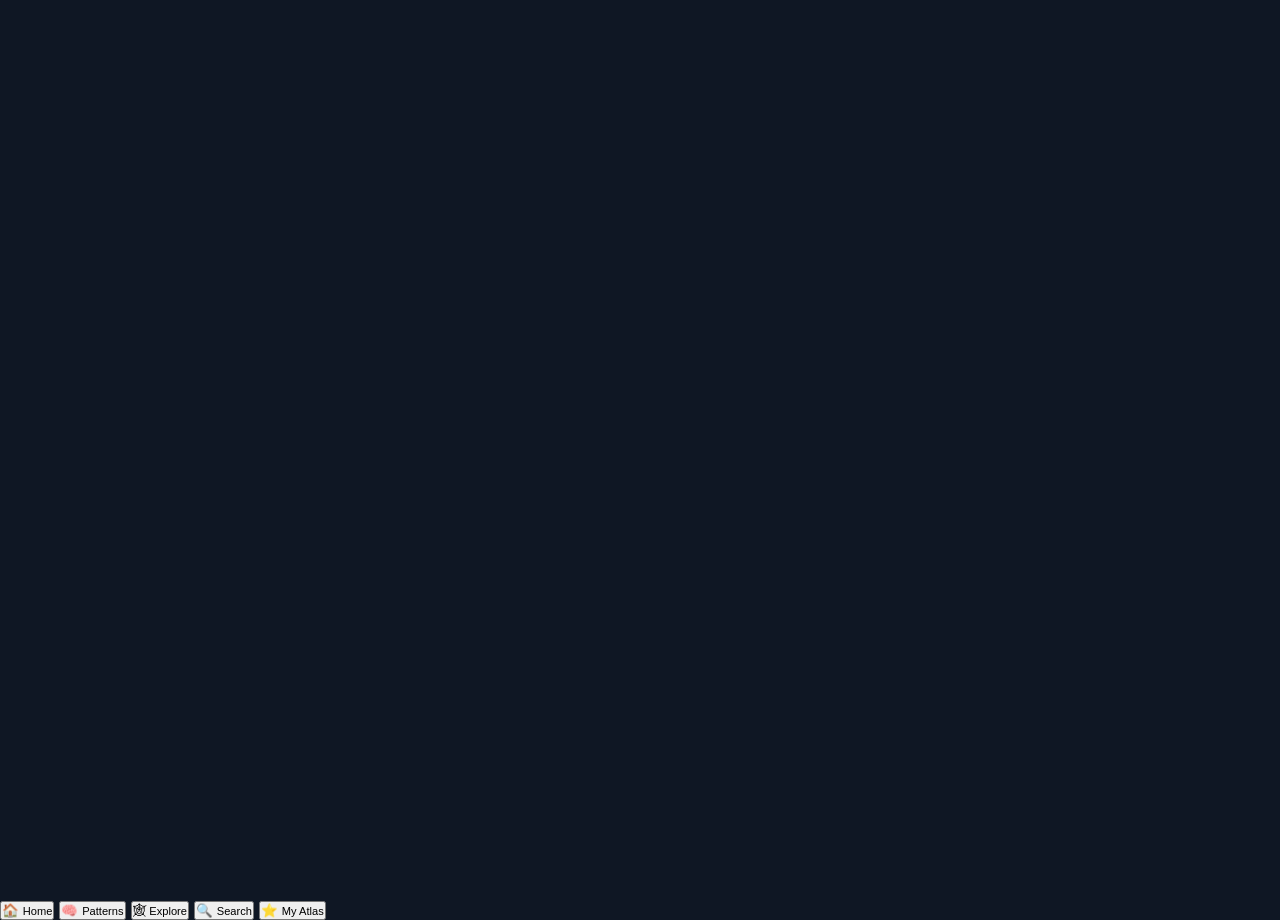
==== commit 80fbc2f2: "Replace logo emoji with logo image" ====
--- a/index.html
+++ b/index.html
@@ -28,7 +28,12 @@
         <div class="logo">
 
             <div class="logo-circle">
-                ⚖
+
+    <img
+        src="assets/logo.svg"
+        alt="Atlas Logo"
+        class="logo-image">
+
             </div>
 
             <h1>ATLAS</h1>
--- a/atlas.css
+++ b/atlas.css
@@ -0,0 +1,90 @@
+/* ==========================================================
+   ATLAS
+   Mobile First UI
+   Version 1.0
+========================================================== */
+
+:root{
+
+--bg:#0f1724;
+--surface:#182434;
+--surface2:#223247;
+
+--primary:#4da3ff;
+--accent:#57d9a3;
+
+--text:#ffffff;
+--muted:#b9c5d4;
+
+--danger:#ff6b6b;
+
+--radius:20px;
+
+--shadow:
+0 12px 30px rgba(0,0,0,.28);
+
+--transition:.25s;
+
+font-size:16px;
+
+}
+
+*{
+
+margin:0;
+padding:0;
+box-sizing:border-box;
+
+}
+
+html{
+
+height:100%;
+
+}
+
+body{
+
+height:100%;
+
+background:var(--bg);
+
+font-family:
+system-ui,
+-apple-system,
+BlinkMacSystemFont,
+"Segoe UI",
+Roboto,
+sans-serif;
+
+color:var(--text);
+
+overflow:hidden;
+
+}
+
+/* ===================================================== */
+
+#app{
+
+height:100%;
+
+padding-bottom:82px;
+
+}
+
+/* ===================================================== */
+
+.screen{
+
+display:none;
+
+height:100%;
+
+overflow-y:auto;
+
+padding:24px 18px 30px;
+
+animation:fade .25s ease;
+
+}
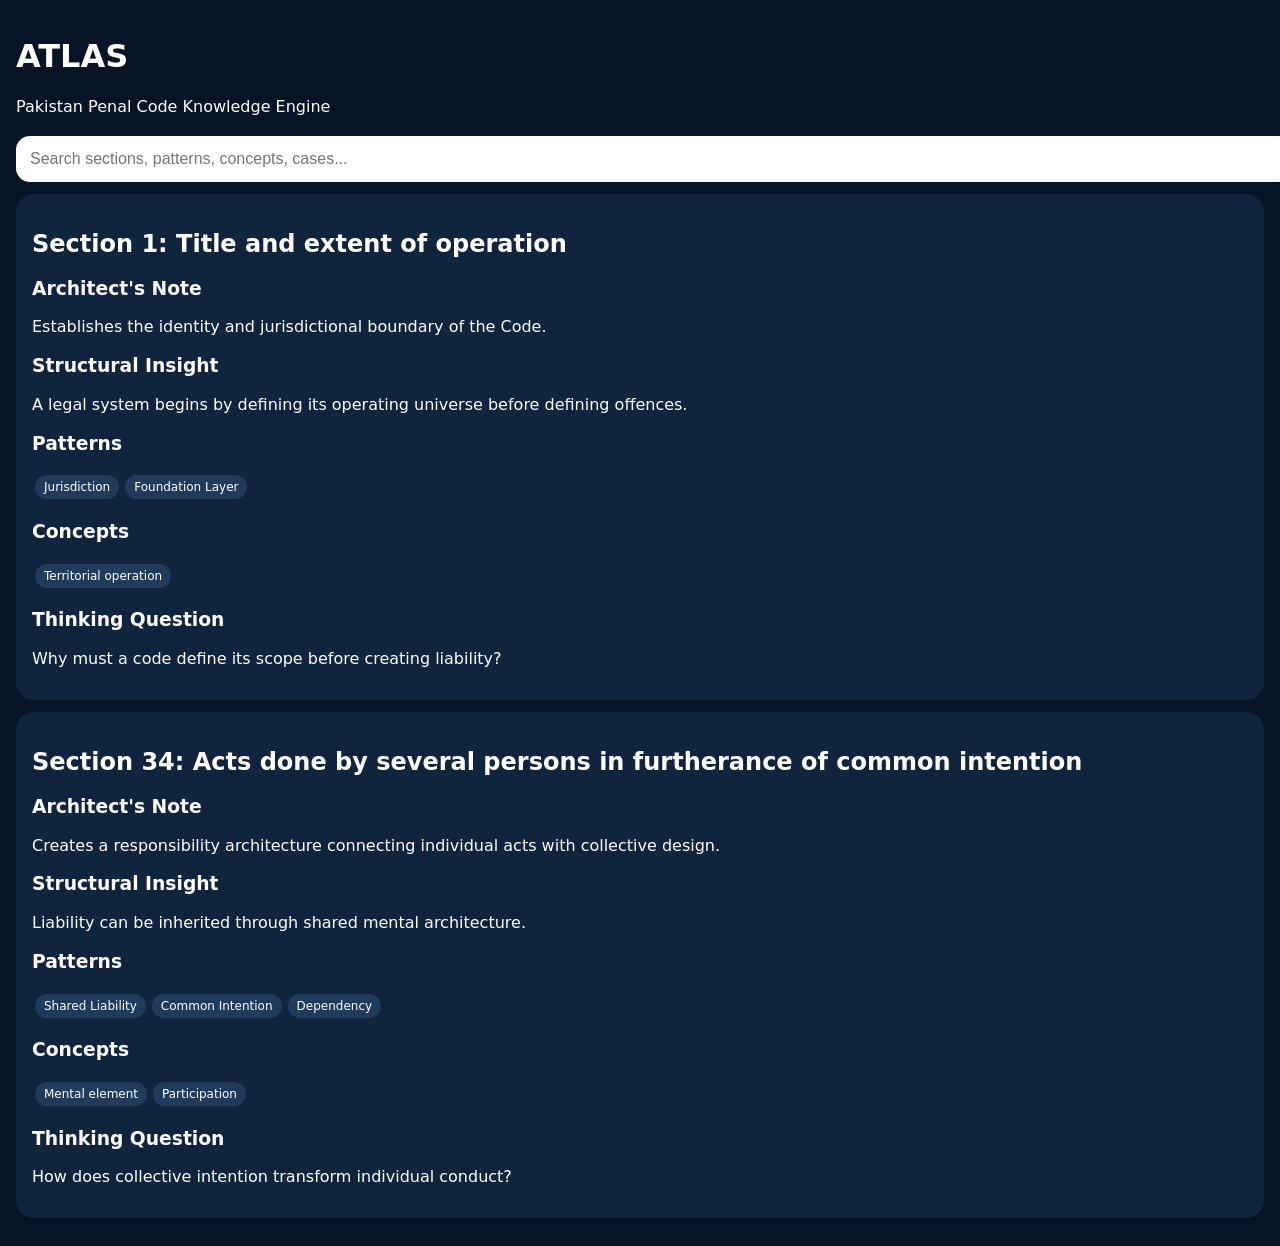
==== commit 7618750b: "Add files via upload" ====
--- a/index.html
+++ b/index.html
@@ -1,163 +1,22 @@
 <!DOCTYPE html>
 <html lang="en">
 <head>
-    <meta charset="UTF-8">
-    <meta name="viewport"
-          content="width=device-width, initial-scale=1.0, viewport-fit=cover">
-
-    <title>Atlas</title>
-
-    <meta name="theme-color" content="#132238">
-    <meta name="description"
-          content="Atlas - Read Less. Understand More.">
-
-    <link rel="manifest" href="manifest.json">
-    <link rel="icon" href="assets/icon-192.png">
-
-    <link rel="stylesheet" href="atlas.css">
+<meta charset="UTF-8">
+<meta name="viewport" content="width=device-width,initial-scale=1.0">
+<title>Atlas — Pakistan Penal Code Knowledge Engine</title>
+<link rel="manifest" href="manifest.json">
+<link rel="stylesheet" href="atlas.css">
 </head>
-
 <body>
-
-<div id="app">
-
-    <!-- Splash Screen -->
-
-    <section id="splash" class="screen active">
-
-        <div class="logo">
-
-            <div class="logo-circle">
-
-    <img
-        src="assets/logo.svg"
-        alt="Atlas Logo"
-        class="logo-image">
-
-            </div>
-
-            <h1>ATLAS</h1>
-
-            <p class="tagline">
-                Read Less.<br>
-                Understand More.
-            </p>
-
-        </div>
-
-    </section>
-
-    <!-- Home Screen -->
-
-    <section id="home" class="screen">
-
-        <header class="header">
-
-            <h2>Pakistan Penal Code</h2>
-
-            <p class="subtitle">
-                Legal Intelligence Atlas
-            </p>
-
-        </header>
-
-        <main id="homeCards" class="card-grid">
-
-            <!-- Filled by atlas.js -->
-
-        </main>
-
-    </section>
-
-    <!-- Detail Screen -->
-
-    <section id="detail" class="screen">
-
-        <header class="header">
-
-            <button
-                id="backButton"
-                class="back-button">
-
-                ← Back
-
-            </button>
-
-            <h2 id="detailTitle"></h2>
-
-        </header>
-
-        <main id="detailContent">
-
-        </main>
-
-    </section>
-
-</div>
-
-<!-- Bottom Navigation -->
-
-<nav id="bottomNav">
-
-    <button data-screen="home">
-
-        <span>🏠</span>
-
-        <small>Home</small>
-
-    </button>
-
-    <button data-screen="patterns">
-
-        <span>🧠</span>
-
-        <small>Patterns</small>
-
-    </button>
-
-    <button data-screen="explore">
-
-        <span>🕸</span>
-
-        <small>Explore</small>
-
-    </button>
-
-    <button data-screen="search">
-
-        <span>🔍</span>
-
-        <small>Search</small>
-
-    </button>
-
-    <button data-screen="saved">
-
-        <span>⭐</span>
-
-        <small>My Atlas</small>
-
-    </button>
-
-</nav>
-
+<header>
+<h1>ATLAS</h1>
+<p>Pakistan Penal Code Knowledge Engine</p>
+</header>
+<main>
+<input id="search" placeholder="Search sections, patterns, concepts, cases...">
+<div id="app"></div>
+</main>
 <script src="knowledge.js"></script>
 <script src="atlas.js"></script>
-
-<script>
-
-if ('serviceWorker' in navigator) {
-
-    window.addEventListener('load', () => {
-
-        navigator.serviceWorker
-            .register('service-worker.js');
-
-    });
-
-}
-
-</script>
-
 </body>
-</html>
+</html>
--- a/atlas.css
+++ b/atlas.css
@@ -1,90 +1,29 @@
-/* ==========================================================
-   ATLAS
-   Mobile First UI
-   Version 1.0
-========================================================== */
-
-:root{
-
---bg:#0f1724;
---surface:#182434;
---surface2:#223247;
-
---primary:#4da3ff;
---accent:#57d9a3;
-
---text:#ffffff;
---muted:#b9c5d4;
-
---danger:#ff6b6b;
-
---radius:20px;
-
---shadow:
-0 12px 30px rgba(0,0,0,.28);
-
---transition:.25s;
-
-font-size:16px;
-
+body{
+margin:0;
+font-family:system-ui,sans-serif;
+background:#061426;
+color:#fff;
+padding:16px
 }
-
-*{
-
-margin:0;
-padding:0;
-box-sizing:border-box;
-
+header{margin-bottom:20px}
+input{
+width:100%;
+padding:14px;
+border-radius:14px;
+border:0;
+font-size:16px
 }
-
-html{
-
-height:100%;
-
+.card{
+background:#10243d;
+border-radius:18px;
+padding:16px;
+margin:12px 0
 }
-
-body{
-
-height:100%;
-
-background:var(--bg);
-
-font-family:
-system-ui,
--apple-system,
-BlinkMacSystemFont,
-"Segoe UI",
-Roboto,
-sans-serif;
-
-color:var(--text);
-
-overflow:hidden;
-
+.tag{
+display:inline-block;
+padding:5px 9px;
+border-radius:12px;
+background:#203b5c;
+margin:3px;
+font-size:12px
 }
-
-/* ===================================================== */
-
-#app{
-
-height:100%;
-
-padding-bottom:82px;
-
-}
-
-/* ===================================================== */
-
-.screen{
-
-display:none;
-
-height:100%;
-
-overflow-y:auto;
-
-padding:24px 18px 30px;
-
-animation:fade .25s ease;
-
-}
